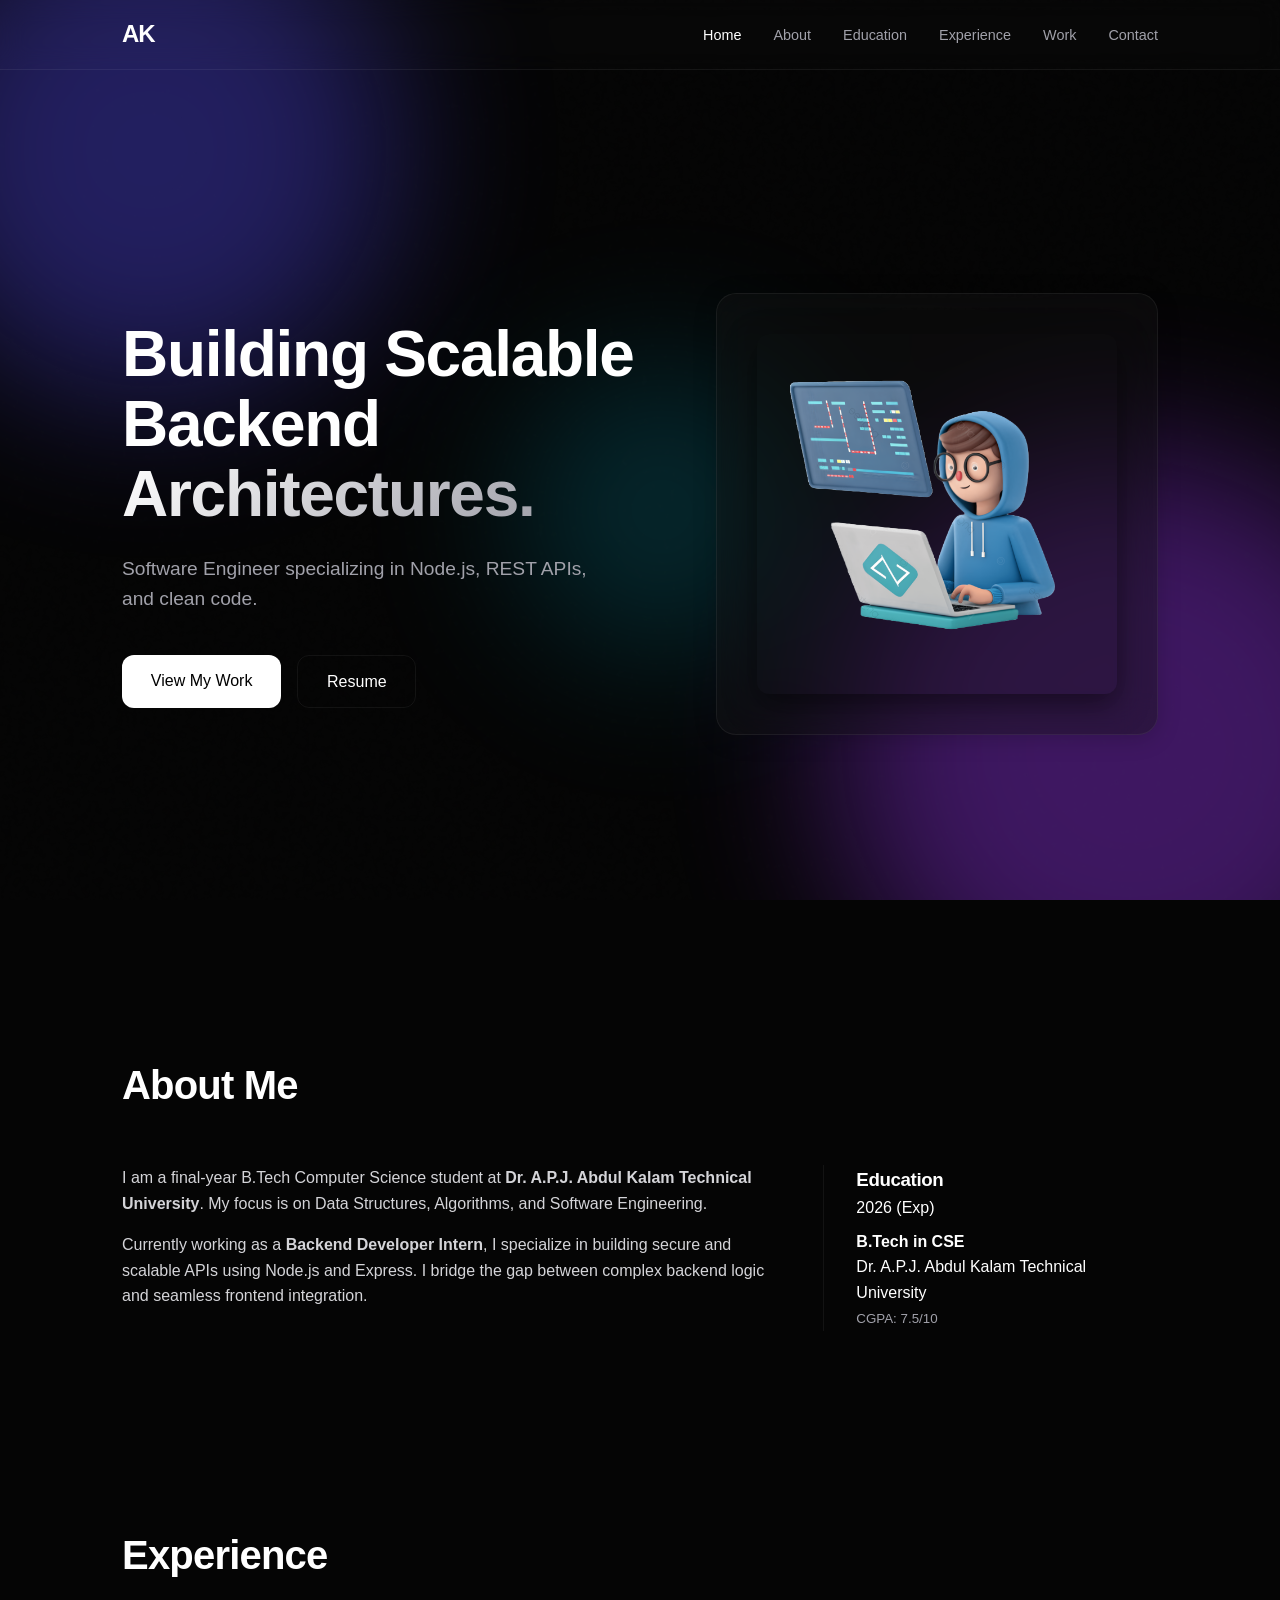
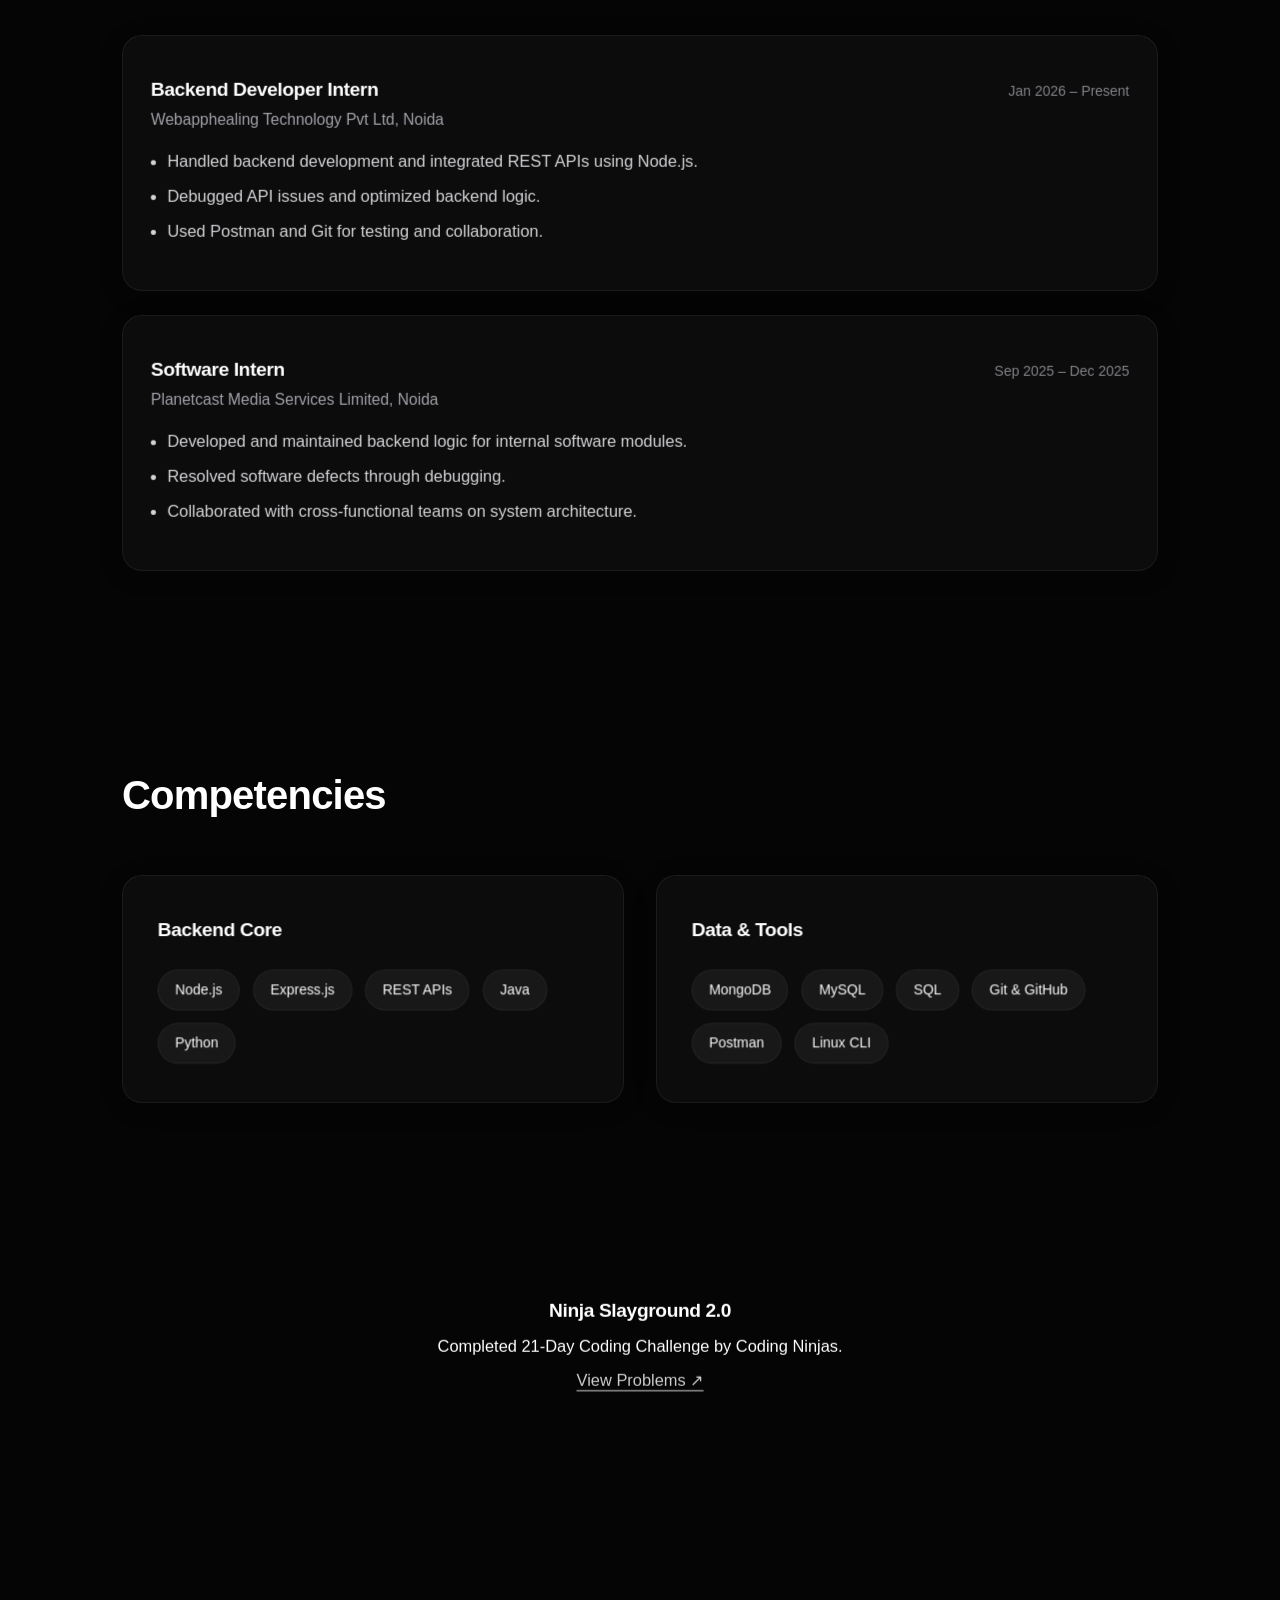
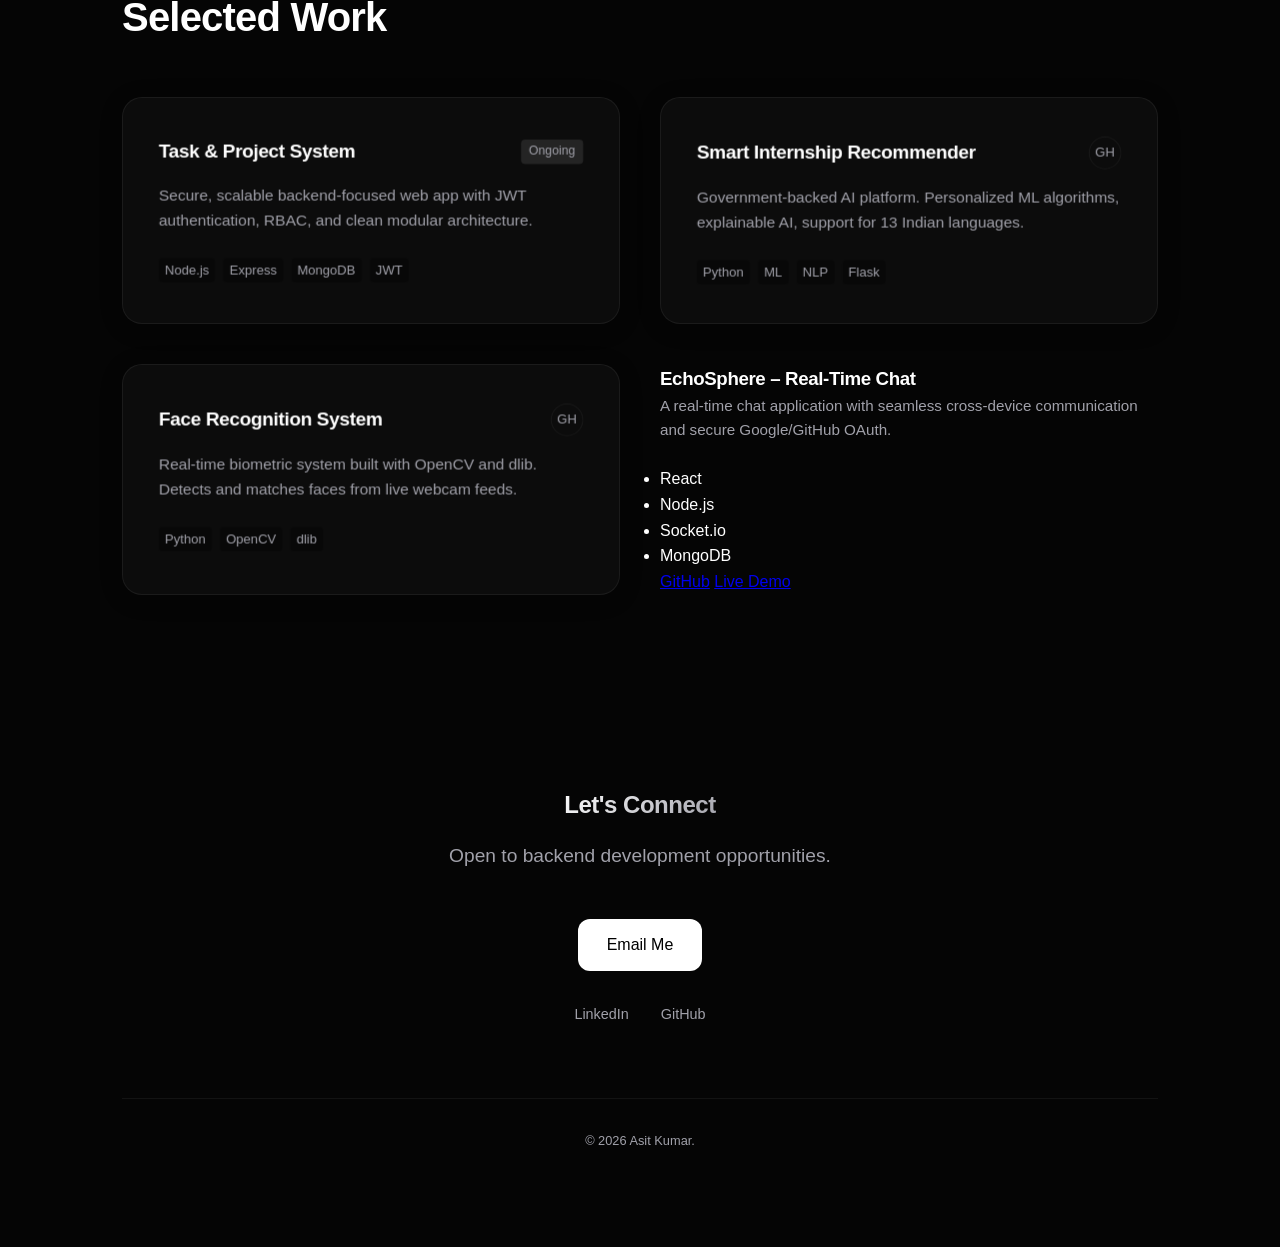
==== index.html @ a30ccbb3 "feat: update hero section by removing outdated portfolio year" ====
<!DOCTYPE html>
<html lang="en">
<head>
    <meta charset="UTF-8">
    <meta name="viewport" content="width=device-width, initial-scale=1.0">
    <title>Portfolio | Asit Kumar</title>
    <link rel="stylesheet" href="style.css">
    
    <!-- Meta for Theme -->
    <meta name="theme-color" content="#0a0a0a">
    <meta name="description" content="Portfolio of Asit Kumar, Backend Developer specializing in Node.js and scalable architectures.">
</head>
<body>

    <!-- Ambient Background -->
    <div class="ambient-bg">
        <div class="blob blob-1"></div>
        <div class="blob blob-2"></div>
        <div class="blob blob-3"></div>
        <div class="noise-overlay"></div>
    </div>

    <!-- Navigation -->
    <header class="navbar glass-panel">
        <div class="container navbar-container">
            <a href="#home" class="logo">AK</a>
            <nav class="nav-menu">
                <ul class="nav-links">
                    <li><a href="#home" class="nav-link active">Home</a></li>
                    <li><a href="#about" class="nav-link">About</a></li>
                    <li><a href="#education" class="nav-link">Education</a></li>
                    <li><a href="#experience" class="nav-link">Experience</a></li>
                    <li><a href="#projects" class="nav-link">Work</a></li>
                    <li><a href="#contact" class="nav-link">Contact</a></li>
                </ul>
            </nav>
            <div class="hamburger">
                <span class="bar"></span>
                <span class="bar"></span>
            </div>
        </div>
    </header>

    <main>
        <!-- Hero Section -->
        <section id="home" class="hero section">
            <div class="container hero-container">
                <div class="hero-content reveal-text">
                    <h1 class="hero-headline">Building Scalable Backend <br> <span class="gradient-text">Architectures.</span></h1>
                    <p class="hero-subheading">Software Engineer specializing in Node.js, REST APIs, and clean code.</p>
                    <div class="hero-cta">
                        <a href="#projects" class="btn btn-primary glass-btn">View My Work</a>
                        <a href="https://1drv.ms/w/c/6af36ed1a1eaddca/IQCp_QEAxSYpRIViQ5TBLmTeASc_uf5PZQbCvWcQ1nl79sI" target="_blank" class="btn btn-secondary glass-btn-outline">Resume</a>
                    </div>
                </div>
                
                <div class="hero-visual tilt-wrapper" data-tilt>
                    <div class="tilt-card glass-card-solid">
                        <div class="tilt-content">
                            <img src="assets/hero-image.png" alt="Asit Kumar" class="hero-img">
                        </div>
                    </div>
                </div>
            </div>
        </section>

        <!-- About Section -->
        <section id="about" class="section about">
            <div class="container">
                <h2 class="section-title reveal-text">About Me</h2>
                <div class="glass-container reveal-up">
                    <div class="about-grid">
                        <div class="about-text">
                            <p>I am a final-year B.Tech Computer Science student at <strong>Dr. A.P.J. Abdul Kalam Technical University</strong>. My focus is on Data Structures, Algorithms, and Software Engineering.</p>
                            <p>Currently working as a <strong>Backend Developer Intern</strong>, I specialize in building secure and scalable APIs using Node.js and Express. I bridge the gap between complex backend logic and seamless frontend integration.</p>
                        </div>
                        
                        <!-- Education Integrated here -->
                        <div class="education-mini" id="education">
                            <h3>Education</h3>
                            <div class="edu-item">
                                <span class="year">2026 (Exp)</span>
                                <h4>B.Tech in CSE</h4>
                                <p>Dr. A.P.J. Abdul Kalam Technical University</p>
                                <small>CGPA: 7.5/10</small>
                            </div>
                        </div>
                    </div>
                </div>
            </div>
        </section>

        <!-- Experience Section -->
        <section id="experience" class="section">
            <div class="container">
                <h2 class="section-title reveal-text">Experience</h2>
                <div class="timeline">
                    <!-- Experience Item 1 -->
                    <div class="timeline-item reveal-up tilt-wrapper-small" data-tilt>
                        <div class="timeline-card glass-card">
                            <div class="tilt-content">
                                <div class="timeline-header">
                                    <h3>Backend Developer Intern</h3>
                                    <span class="timeline-date">Jan 2026 – Present</span>
                                </div>
                                <div class="timeline-subheader">Webapphealing Technology Pvt Ltd, Noida</div>
                                <ul class="timeline-list">
                                    <li>Handled backend development and integrated REST APIs using Node.js.</li>
                                    <li>Debugged API issues and optimized backend logic.</li>
                                    <li>Used Postman and Git for testing and collaboration.</li>
                                </ul>
                            </div>
                        </div>
                    </div>
                    
                    <!-- Experience Item 2 -->
                    <div class="timeline-item reveal-up tilt-wrapper-small" data-tilt>
                        <div class="timeline-card glass-card">
                            <div class="tilt-content">
                                <div class="timeline-header">
                                    <h3>Software Intern</h3>
                                    <span class="timeline-date">Sep 2025 – Dec 2025</span>
                                </div>
                                <div class="timeline-subheader">Planetcast Media Services Limited, Noida</div>
                                <ul class="timeline-list">
                                    <li>Developed and maintained backend logic for internal software modules.</li>
                                    <li>Resolved software defects through debugging.</li>
                                    <li>Collaborated with cross-functional teams on system architecture.</li>
                                </ul>
                            </div>
                        </div>
                    </div>
                </div>
            </div>
        </section>

        <!-- Skills Section -->
        <section id="skills" class="section">
            <div class="container">
                <h2 class="section-title reveal-text">Competencies</h2>
                <div class="skills-wrapper">
                    <div class="skill-category glass-card reveal-up tilt-wrapper-small" data-tilt>
                        <div class="tilt-content">
                            <h3>Backend Core</h3>
                            <div class="skill-tags">
                                <span>Node.js</span>
                                <span>Express.js</span>
                                <span>REST APIs</span>
                                <span>Java</span>
                                <span>Python</span>
                            </div>
                        </div>
                    </div>
                    <div class="skill-category glass-card reveal-up tilt-wrapper-small delay-100" data-tilt>
                        <div class="tilt-content">
                            <h3>Data & Tools</h3>
                            <div class="skill-tags">
                                <span>MongoDB</span>
                                <span>MySQL</span>
                                <span>SQL</span>
                                <span>Git & GitHub</span>
                                <span>Postman</span>
                                <span>Linux CLI</span>
                            </div>
                        </div>
                    </div>
                </div>
            </div>
        </section>

        <!-- Achievements Mini Section -->
        <section id="achievements" class="section">
            <div class="container">
                <div class="achievement-banner glass-panel reveal-up tilt-wrapper-small" data-tilt>
                    <div class="tilt-content achievement-content">
                        <h3>Ninja Slayground 2.0</h3>
                        <p>Completed 21-Day Coding Challenge by Coding Ninjas.</p>
                        <a href="https://github.com/Asit-14/NINJA-SLAYGROUND-2.0" target="_blank" class="text-link">View Problems ↗</a>
                    </div>
                </div>
            </div>
        </section>

        <!-- Projects Section -->
        <section id="projects" class="section">
            <div class="container">
                <h2 class="section-title reveal-text">Selected Work</h2>
                <div class="projects-grid">
                    
                    <!-- Project 1 -->
                    <article class="project-card tilt-wrapper" data-tilt>
                        <div class="glass-card project-inner">
                            <div class="tilt-content">
                                <div class="project-header">
                                    <h3>Task & Project System</h3>
                                    <span class="status-badge">Ongoing</span>
                                </div>
                                <p class="project-desc">Secure, scalable backend-focused web app with JWT authentication, RBAC, and clean modular architecture.</p>
                                <div class="tech-stack">
                                    <span>Node.js</span>
                                    <span>Express</span>
                                    <span>MongoDB</span>
                                    <span>JWT</span>
                                </div>
                            </div>
                        </div>
                    </article>

                    <!-- Project 2 -->
                    <article class="project-card tilt-wrapper" data-tilt>
                        <div class="glass-card project-inner">
                            <div class="tilt-content">
                                <div class="project-header">
                                    <h3>Smart Internship Recommender</h3>
                                    <a href="https://github.com/Asit-14/Smart-Internship-Recommender" target="_blank" class="icon-link" aria-label="GitHub">GH</a>
                                </div>
                                <p class="project-desc">Government-backed AI platform. Personalized ML algorithms, explainable AI, support for 13 Indian languages.</p>
                                <div class="tech-stack">
                                    <span>Python</span>
                                    <span>ML</span>
                                    <span>NLP</span>
                                    <span>Flask</span>
                                </div>
                            </div>
                        </div>
                    </article>

                    <!-- Project 3 -->
                    <article class="project-card tilt-wrapper" data-tilt>
                        <div class="glass-card project-inner">
                            <div class="tilt-content">
                                <div class="project-header">
                                    <h3>Face Recognition System</h3>
                                    <a href="https://github.com/Asit-14/Face-Recognition-project" target="_blank" class="icon-link" aria-label="GitHub">GH</a>
                                </div>
                                <p class="project-desc">Real-time biometric system built with OpenCV and dlib. Detects and matches faces from live webcam feeds.</p>
                                <div class="tech-stack">
                                    <span>Python</span>
                                    <span>OpenCV</span>
                                    <span>dlib</span>
                                </div>
                            </div>
                        </div>
                    </article>

                <article class="project-card fade-in">
                    <div class="project-content">
                        <h3 class="project-title">EchoSphere – Real-Time Chat</h3>
                        <p class="project-desc">A real-time chat application with seamless cross-device communication and secure Google/GitHub OAuth.</p>
                        <ul class="project-stack">
                            <li>React</li>
                            <li>Node.js</li>
                            <li>Socket.io</li>
                            <li>MongoDB</li>
                        </ul>
                        <div class="project-links">
                            <a href="https://github.com/Asit-14" class="project-link" target="_blank">GitHub</a>
                            <a href="#" class="project-link">Live Demo</a>
                        </div>
                    </article>

                </div>
            </div>
        </section>

        <!-- Contact Section -->
        <section id="contact" class="section footer-section">
            <div class="container content-center">
                <h2 class="gradient-text reveal-text">Let's Connect</h2>
                <p class="contact-sub reveal-up">Open to backend development opportunities.</p>
                
                <div class="contact-actions reveal-up">
                    <a href="mailto:asitshakya789@gmail.com" class="btn btn-primary glass-btn">Email Me</a>
                    <div class="social-links">
                        <a href="https://linkedin.com/in/asit14" target="_blank" class="social-icon">LinkedIn</a>
                        <a href="https://github.com/Asit-14" target="_blank" class="social-icon">GitHub</a>
                    </div>
                </div>
                
                <footer class="actual-footer">
                    <p>&copy; 2026 Asit Kumar.</p>
                </footer>
            </div>
        </section>
    </main>
    
    <script src="script.js"></script>
</body>
</html>
---- style.css ----
:root {
    /* Premium Dark Theme Palette */
    --bg-dark: #050505;
    --text-primary: #ffffff;
    --text-secondary: #a1a1aa; /* Zinc-400 */
    --accent-glow: rgba(255, 255, 255, 0.08);
    --glass-bg: rgba(255, 255, 255, 0.03);
    --glass-border: rgba(255, 255, 255, 0.06);
    --glass-highlight: rgba(255, 255, 255, 0.1);
    
    /* Gradients */
    --gradient-text: linear-gradient(135deg, #fff 0%, #a1a1aa 100%);
    --gradient-btn: linear-gradient(180deg, rgba(255,255,255,0.1) 0%, rgba(255,255,255,0.05) 100%);

    /* Dimensions */
    --container-width: 1100px;
    --nav-height: 70px;
    
    /* Easing */
    --ease-out-expo: cubic-bezier(0.16, 1, 0.3, 1);
    --ease-elastic: cubic-bezier(0.34, 1.56, 0.64, 1);
}

/* Reset & Base */
*, *::before, *::after {
    margin: 0;
    padding: 0;
    box-sizing: border-box;
}

html {
    scroll-behavior: smooth;
    font-size: 16px;
}

body {
    background-color: var(--bg-dark);
    color: var(--text-primary);
    font-family: -apple-system, BlinkMacSystemFont, "Segoe UI", Roboto, Helvetica, Arial, sans-serif;
    line-height: 1.6;
    overflow-x: hidden;
    -webkit-font-smoothing: antialiased;
}

/* Ambient Background */
.ambient-bg {
    position: fixed;
    top: 0;
    left: 0;
    width: 100%;
    height: 100vh;
    z-index: -1;
    overflow: hidden;
    pointer-events: none;
}

.blob {
    position: absolute;
    border-radius: 50%;
    filter: blur(80px);
    opacity: 0.4;
    animation: float 20s infinite alternate ease-in-out;
}

.blob-1 {
    width: 500px;
    height: 500px;
    background: #4f46e5; /* Indigo */
    top: -100px;
    left: -100px;
}

.blob-2 {
    width: 600px;
    height: 600px;
    background: #9333ea; /* Purple */
    bottom: -150px;
    right: -150px;
    animation-delay: -5s;
}

.blob-3 {
    width: 300px;
    height: 300px;
    background: #06b6d4; /* Cyan */
    top: 40%;
    left: 40%;
    opacity: 0.2;
    animation-delay: -10s;
}

.noise-overlay {
    position: absolute;
    inset: 0;
    background-image: url("data:image/svg+xml,%3Csvg viewBox='0 0 200 200' xmlns='http://www.w3.org/2000/svg'%3E%3Cfilter id='noiseFilter'%3E%3CfeTurbulence type='fractalNoise' baseFrequency='0.65' numOctaves='3' stitchTiles='stitch'/%3E%3C/filter%3E%3Crect width='100%25' height='100%25' filter='url(%23noiseFilter)' opacity='0.05'/%3E%3C/svg%3E");
    opacity: 0.07;
}

/* Typography */
h1, h2, h3 {
    letter-spacing: -0.02em;
    font-weight: 700;
}

.gradient-text {
    background: var(--gradient-text);
    -webkit-background-clip: text;
    background-clip: text;
    color: transparent;
}

.overline {
    text-transform: uppercase;
    font-size: 0.85rem;
    letter-spacing: 0.1em;
    color: var(--text-secondary);
    display: block;
    margin-bottom: 1rem;
}

.section-title {
    font-size: clamp(2rem, 4vw, 2.5rem);
    margin-bottom: 3rem;
    display: inline-block;
}

/* Layout */
.container {
    max-width: var(--container-width);
    margin: 0 auto;
    padding: 0 2rem;
}

.section {
    padding: 6rem 0;
}

/* Header & Nav */
.navbar {
    position: fixed;
    top: 0;
    width: 100%;
    height: var(--nav-height);
    z-index: 100;
    border-bottom: 1px solid var(--glass-border);
    backdrop-filter: blur(12px);
    -webkit-backdrop-filter: blur(12px);
    transition: background 0.3s ease;
}

.navbar-container {
    display: flex;
    justify-content: space-between;
    align-items: center;
    height: 100%;
}

.logo {
    font-weight: 700;
    font-size: 1.5rem;
    color: #fff;
    text-decoration: none;
    letter-spacing: -0.05em;
}

.nav-links {
    display: flex;
    gap: 2rem;
    list-style: none;
}

.nav-link {
    text-decoration: none;
    color: var(--text-secondary);
    font-size: 0.9rem;
    font-weight: 500;
    transition: color 0.3s ease;
}

.nav-link:hover, .nav-link.active {
    color: #fff;
}

/* 3D Tilt Cards System */
.tilt-wrapper, .tilt-wrapper-small {
    perspective: 1000px; /* Essential for 3D effect */
    transform-style: preserve-3d;
}

.tilt-wrapper-small {
    perspective: 800px;
}

.tilt-card, .glass-card {
    background: var(--glass-bg);
    border: 1px solid var(--glass-border);
    border-radius: 20px;
    padding: 2.5rem;
    position: relative;
    transform-style: preserve-3d; /* Allows children to pop out */
    transition: transform 0.1s linear, box-shadow 0.3s ease;
    /* Important: box-shadow helps depth */
    box-shadow: 0 4px 24px -1px rgba(0, 0, 0, 0.2);
    will-change: transform;
}

.glass-card-solid {
    background: rgba(20, 20, 20, 0.4);
    backdrop-filter: blur(20px);
}

.tilt-card:hover, .glass-card:hover {
    border-color: var(--glass-highlight);
    box-shadow: 0 20px 40px -5px rgba(0, 0, 0, 0.4);
}

.tilt-content {
    transform: translateZ(20px); /* Pushes content forward for depth */
}

/* Specific Sections */

/* Hero */
.hero-container {
    display: grid;
    grid-template-columns: 1.2fr 1fr;
    gap: 4rem;
    align-items: center;
    min-height: 85vh;
    padding-top: var(--nav-height);
}

.hero-headline {
    font-size: clamp(2.5rem, 5vw, 4rem);
    line-height: 1.1;
    margin-bottom: 1.5rem;
}

.hero-subheading {
    color: var(--text-secondary);
    font-size: 1.2rem;
    margin-bottom: 2.5rem;
    max-width: 500px;
}

.hero-cta {
    display: flex;
    gap: 1rem;
}

.btn {
    padding: 0.8rem 1.8rem;
    border-radius: 12px;
    font-weight: 500;
    text-decoration: none;
    transition: transform 0.2s var(--ease-out-expo), box-shadow 0.2s ease;
}

.btn:active {
    transform: scale(0.96);
}

.glass-btn {
    background: var(--text-primary);
    color: #000;
}

.glass-btn:hover {
    box-shadow: 0 0 20px rgba(255, 255, 255, 0.3);
}

.glass-btn-outline {
    background: transparent;
    color: #fff;
    border: 1px solid var(--glass-border);
}

.glass-btn-outline:hover {
    border-color: #fff;
    background: rgba(255,255,255,0.05);
}

.hero-img {
    width: 100%;
    height: auto;
    border-radius: 12px;
    box-shadow: 0 10px 30px rgba(0,0,0,0.5);
    display: block;
}

/* About */
.about-grid {
    display: grid;
    grid-template-columns: 2fr 1fr;
    gap: 2rem;
    align-items: start;
}

.about-text p {
    margin-bottom: 1rem;
    color: #d4d4d8; 
}

.education-mini {
    padding-left: 2rem;
    border-left: 1px solid var(--glass-border);
}

.edu-item h4 { margin-top: 0.5rem; }
.edu-item small { color: var(--text-secondary); }

/* Experience & Timeline */
.timeline {
    display: flex;
    flex-direction: column;
    gap: 1.5rem;
}

.timeline-header {
    display: flex;
    justify-content: space-between;
    align-items: baseline;
    margin-bottom: 0.2rem;
}

.timeline-date {
    font-size: 0.85rem;
    color: var(--text-secondary);
    opacity: 0.8;
}

.timeline-subheader {
    color: var(--text-secondary);
    margin-bottom: 1rem;
    font-size: 0.95rem;
}

.timeline-list {
    padding-left: 1rem;
}

.timeline-list li {
    list-style-position: outside;
    margin-bottom: 0.5rem;
    color: #d4d4d8;
}

/* Skills */
.skills-wrapper {
    display: grid;
    grid-template-columns: repeat(auto-fit, minmax(300px, 1fr));
    gap: 2rem;
}

.skill-tags {
    display: flex;
    flex-wrap: wrap;
    gap: 0.8rem;
    margin-top: 1.5rem;
    transform: translateZ(30px);
}

.skill-tags span {
    padding: 0.5rem 1rem;
    background: rgba(255,255,255,0.05);
    border: 1px solid var(--glass-border);
    border-radius: 100px;
    font-size: 0.85rem;
    transition: background 0.3s, border-color 0.3s;
}

.skill-tags span:hover {
    background: rgba(255,255,255, 0.1);
    border-color: rgba(255,255,255,0.2);
}

/* Projects */
.projects-grid {
    display: grid;
    grid-template-columns: repeat(auto-fit, minmax(350px, 1fr));
    gap: 2.5rem;
}

.project-inner {
    height: 100%;
    display: flex;
    flex-direction: column;
    justify-content: space-between;
}

.project-header {
    display: flex;
    justify-content: space-between;
    align-items: center;
    margin-bottom: 1rem;
}

.status-badge {
    font-size: 0.75rem;
    padding: 2px 8px;
    background: rgba(255,255,255,0.1);
    border-radius: 4px;
    color: var(--text-secondary);
}

.icon-link {
    width: 32px;
    height: 32px;
    display: inline-flex;
    align-items: center;
    justify-content: center;
    border: 1px solid var(--glass-border);
    border-radius: 50%;
    color: var(--text-secondary);
    text-decoration: none;
    transition: all 0.2s;
    font-size: 0.8rem;
}

.icon-link:hover {
    background: #fff;
    color: #000;
}

.project-desc {
    color: var(--text-secondary);
    margin-bottom: 1.5rem;
    font-size: 0.95rem;
}

.tech-stack {
    display: flex;
    gap: 0.5rem;
    flex-wrap: wrap;
    font-size: 0.8rem;
    color: var(--text-secondary);
    margin-top: auto; /* Push to bottom */
}
.tech-stack span {
    background: rgba(0,0,0,0.3);
    padding: 2px 6px;
    border-radius: 4px;
}

/* Achievement */
.achievement-banner {
    display: flex;
    align-items: center;
    justify-content: center;
    text-align: center;
}
.achievement-content {
    display: flex;
    flex-direction: column;
    gap: 0.5rem;
    transform: translateZ(20px);
}

.text-link {
    color: #fff;
    text-decoration: underline;
    text-underline-offset: 4px;
    opacity: 0.8;
}

/* Contact */
.content-center {
    text-align: center;
    display: flex;
    flex-direction: column;
    align-items: center;
}

.contact-sub {
    margin: 1rem 0 3rem;
    color: var(--text-secondary);
    font-size: 1.2rem;
}

.contact-actions {
    display: flex;
    flex-direction: column;
    gap: 1.5rem;
    align-items: center;
}

.social-links {
    display: flex;
    gap: 1rem;
}

.social-icon {
    color: var(--text-secondary);
    text-decoration: none;
    font-weight: 500;
    font-size: 0.9rem;
    padding: 0.5rem;
}

.social-icon:hover {
    color: #fff;
}

.actual-footer {
    margin-top: 4rem;
    padding-top: 2rem;
    border-top: 1px solid var(--glass-border);
    width: 100%;
    font-size: 0.8rem;
    color: var(--text-secondary);
}

/* Mobile & Responsive */
.hamburger {
    display: none;
    cursor: pointer;
    flex-direction: column;
    gap: 6px;
    z-index: 101;
}

.bar {
    width: 25px;
    height: 2px;
    background: #fff;
    transition: 0.3s;
}

@media (max-width: 768px) {
    .hamburger { display: flex; }
    
    .nav-links {
        display: none;
    }

    .nav-menu {
        position: fixed;
        top: 0;
        left: 0;
        width: 100%;
        height: 100vh;
        background: #000;
        flex-direction: column;
        justify-content: center;
        align-items: center;
        transform: translateY(-100%);
        transition: transform 0.3s ease;
    }
    
    .nav-menu.active {
        transform: translateY(0);
        display: flex;
    }
    
    .nav-links {
        display: flex;
        flex-direction: column;
        align-items: center;
        gap: 3rem;
        font-size: 1.5rem;
    }

    .hamburger.active .bar:nth-child(1) {
        transform: rotate(45deg) translate(5px, 6px);
    }
    .hamburger.active .bar:nth-child(2) {
        opacity: 0;
    }
    
    /* Missing Logic for 3rd bar if present, but here just 2 for simplicity or add 3rd */

    .hero-container {
        grid-template-columns: 1fr;
        padding-top: 6rem;
        text-align: center;
        gap: 2rem;
    }
    
    .hero-cta {
        justify-content: center;
    }

    .about-grid { grid-template-columns: 1fr; }
    .education-mini { 
        border-left: none; 
        padding-left: 0; 
        margin-top: 2rem; 
        border-top: 1px solid var(--glass-border); 
        padding-top: 2rem; 
    }
}

/* Animations */
@keyframes float {
    0% { transform: translate(0, 0); }
    100% { transform: translate(20px, 40px); }
}

/* Utility Animations */
.reveal-text, .reveal-up {
    opacity: 0;
    transform: translateY(30px);
    transition: opacity 0.8s var(--ease-out-expo), transform 0.8s var(--ease-out-expo);
}

.reveal-active {
    opacity: 1;
    transform: translateY(0);
}

/* Delays */
.delay-100 { transition-delay: 0.1s; }
.delay-200 { transition-delay: 0.2s; }
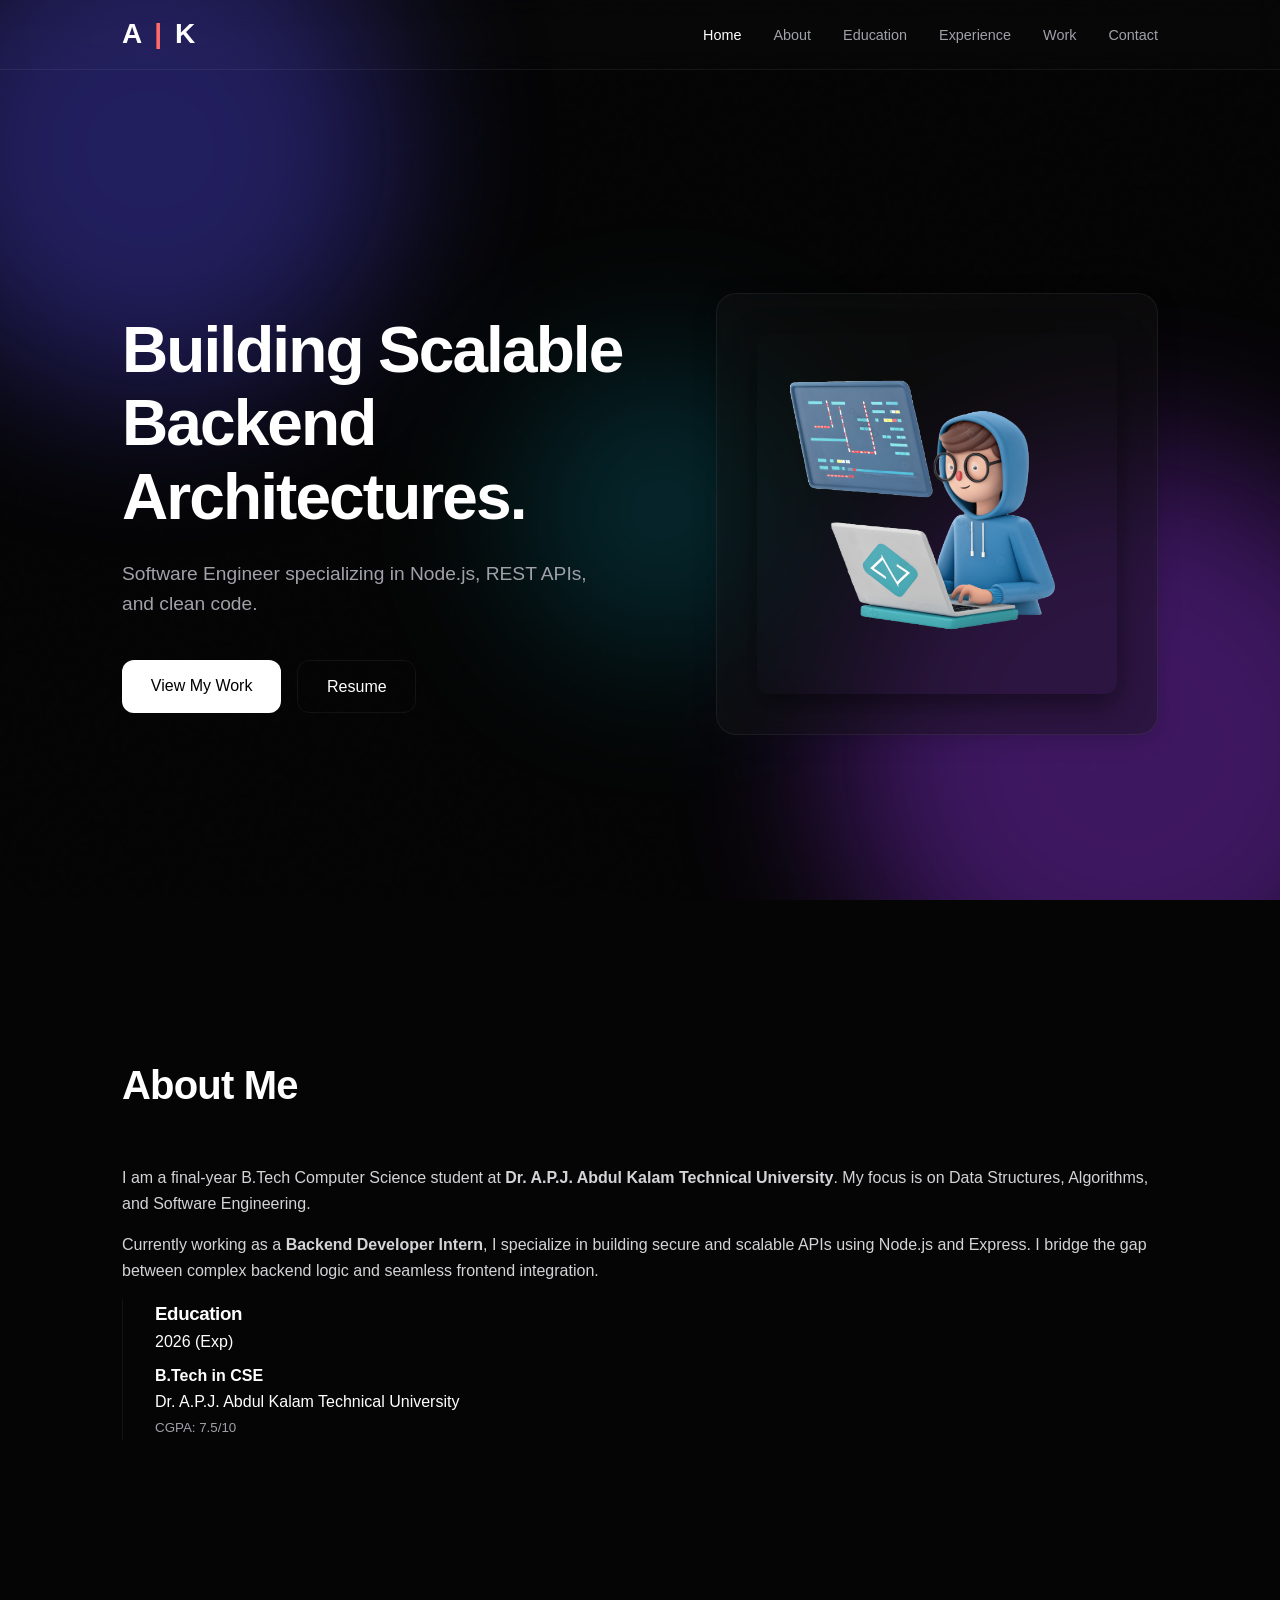
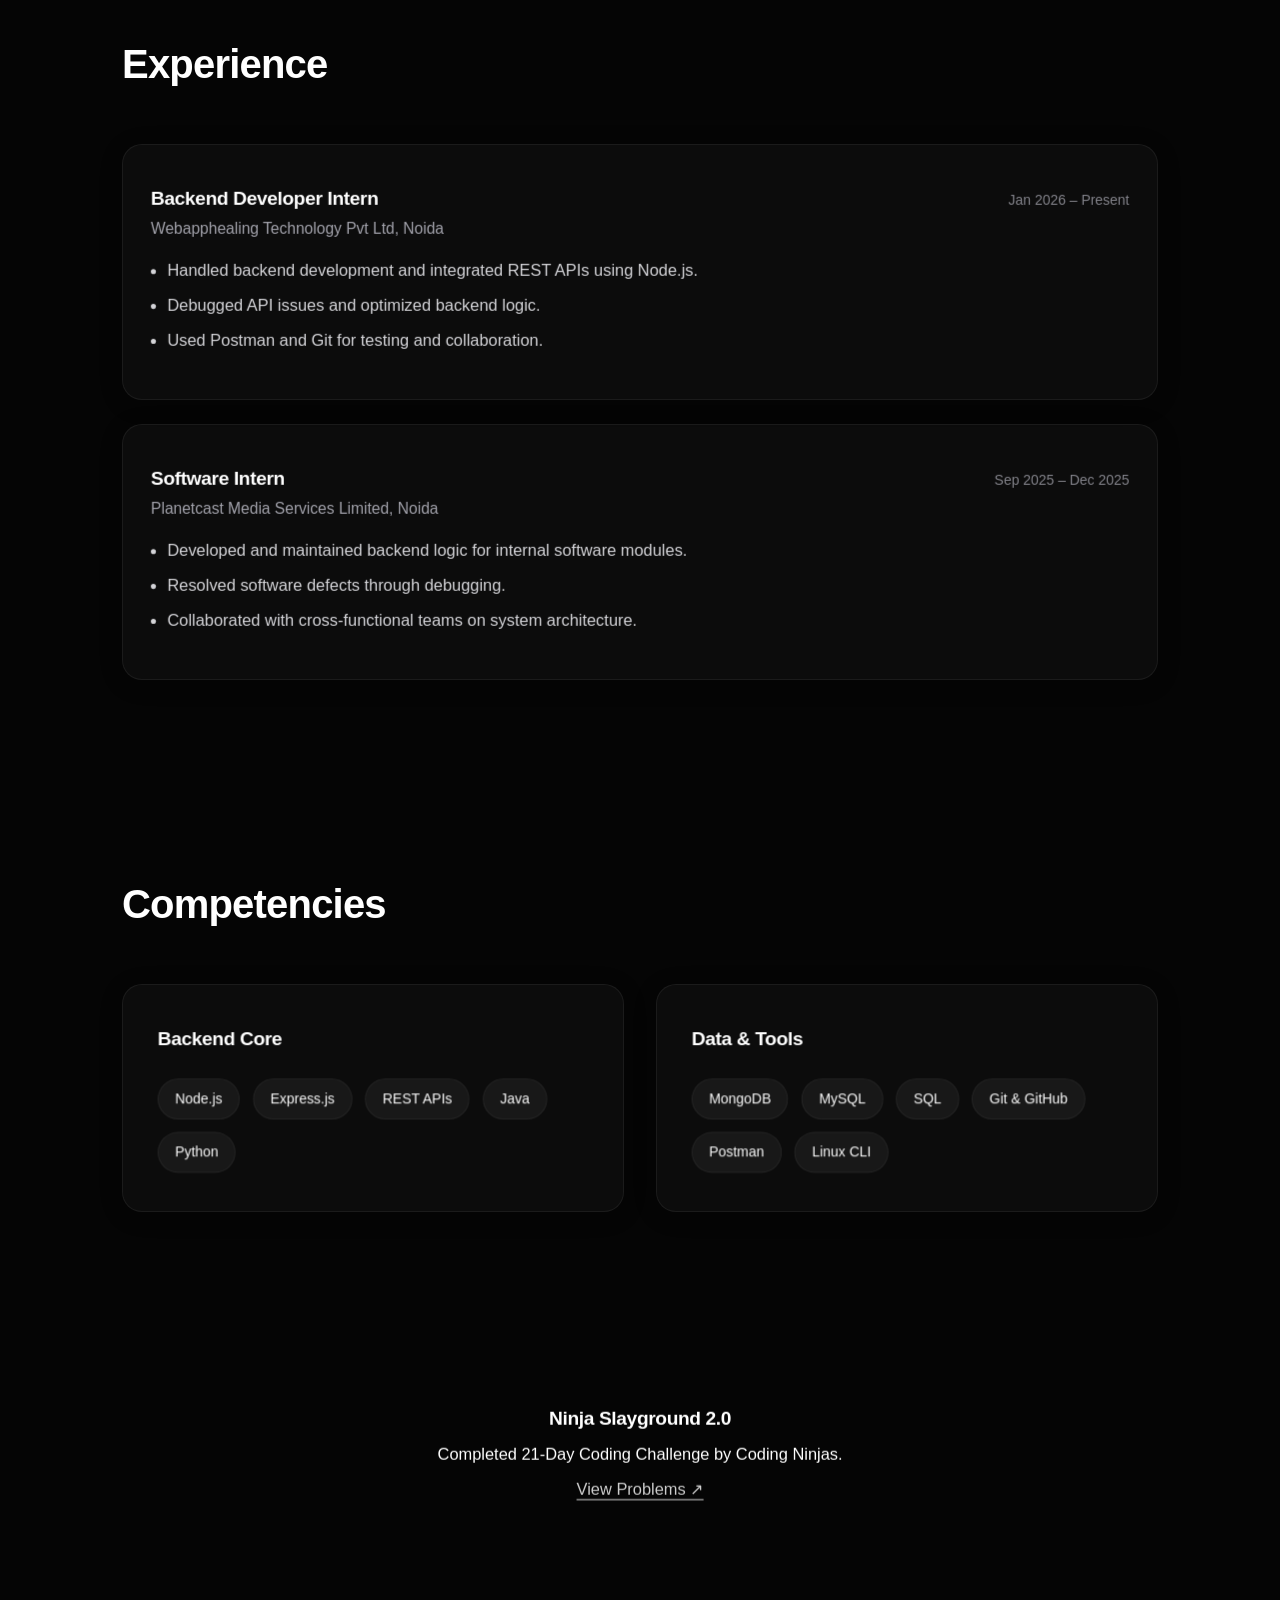
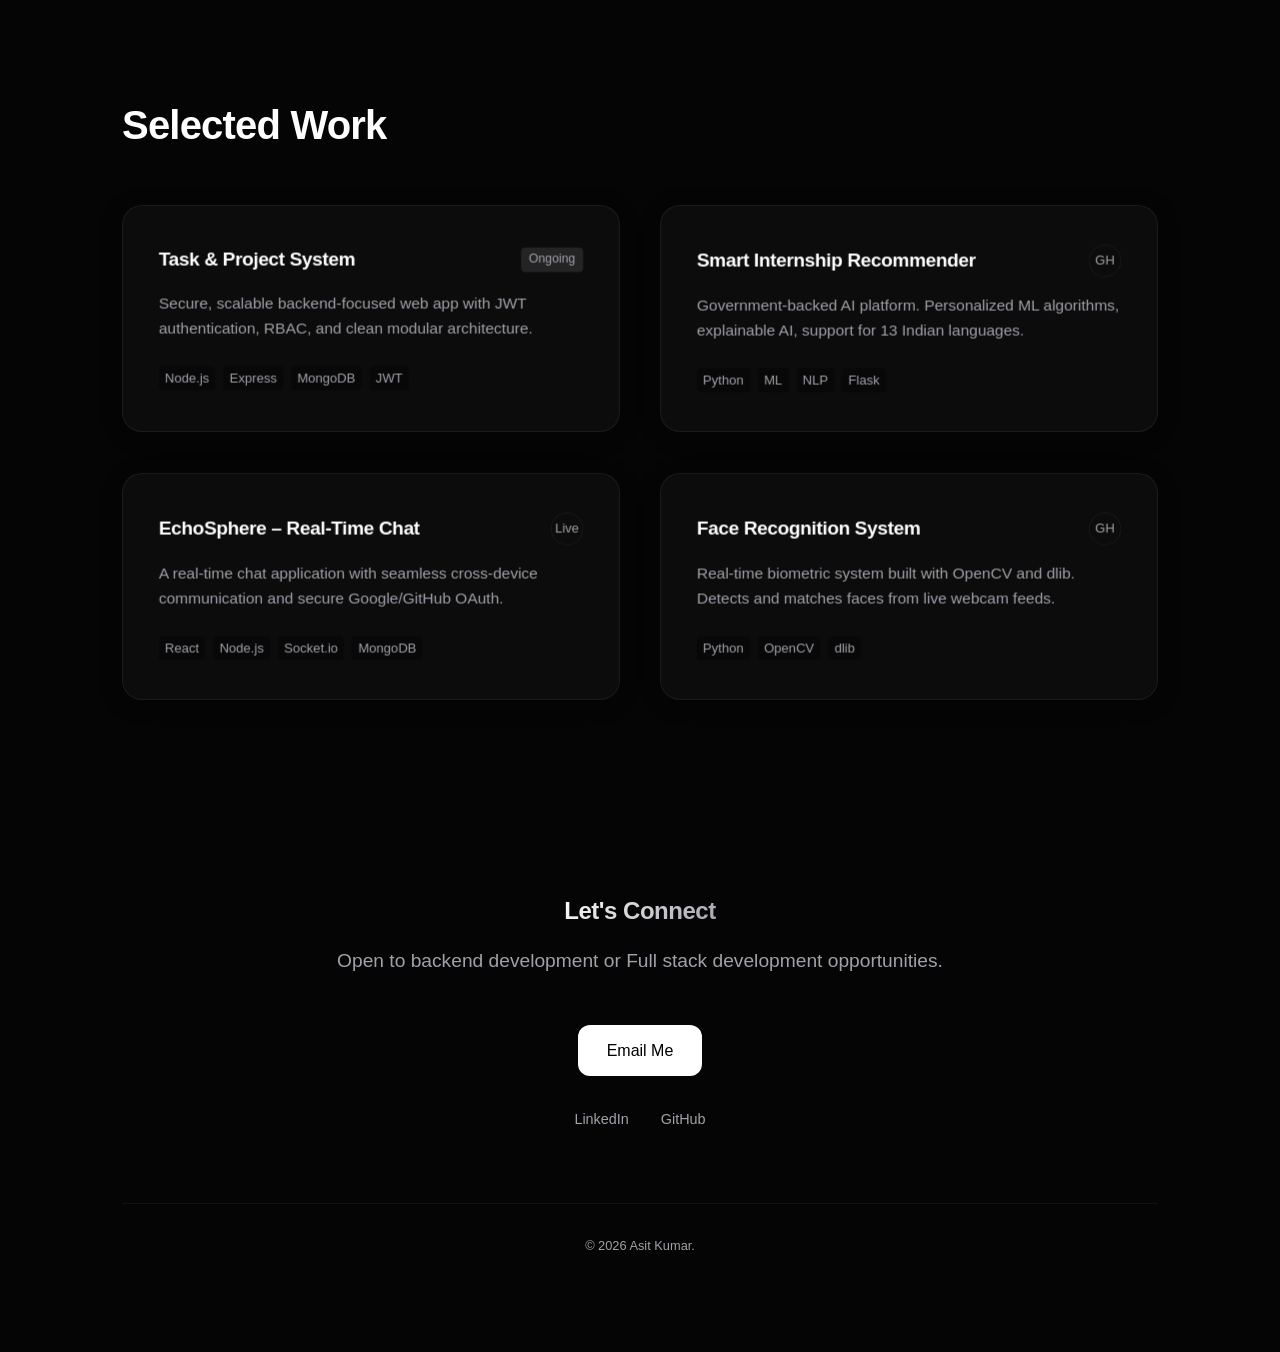
==== commit 9c0ad8c8: "edit the card" ====
--- a/index.html
+++ b/index.html
@@ -10,6 +10,8 @@
     <meta name="theme-color" content="#0a0a0a">
     <meta name="description" content="Portfolio of Asit Kumar, Backend Developer specializing in Node.js and scalable architectures.">
 </head>
+
+
 <body>
 
     <!-- Ambient Background -->
@@ -23,7 +25,8 @@
     <!-- Navigation -->
     <header class="navbar glass-panel">
         <div class="container navbar-container">
-            <a href="#home" class="logo">AK</a>
+<a href="#home" class="logo slide">A <span>|</span> K</a>
+
             <nav class="nav-menu">
                 <ul class="nav-links">
                     <li><a href="#home" class="nav-link active">Home</a></li>
@@ -45,10 +48,14 @@
         <!-- Hero Section -->
         <section id="home" class="hero section">
             <div class="container hero-container">
-                <div class="hero-content reveal-text">
-                    <h1 class="hero-headline">Building Scalable Backend <br> <span class="gradient-text">Architectures.</span></h1>
-                    <p class="hero-subheading">Software Engineer specializing in Node.js, REST APIs, and clean code.</p>
-                    <div class="hero-cta">
+                <div class="hero-content">
+                    <!-- Headline with word-by-word reveal animation -->
+                    <h1 class="hero-headline" data-animate-words>
+                        Building Scalable Backend Architectures.
+                    </h1>
+                    <!-- Subheading fades in after headline animation completes -->
+                    <p class="hero-subheading" data-animate-delay>Software Engineer specializing in Node.js, REST APIs, and clean code.</p>
+                    <div class="hero-cta" data-animate-delay>
                         <a href="#projects" class="btn btn-primary glass-btn">View My Work</a>
                         <a href="https://1drv.ms/w/c/6af36ed1a1eaddca/IQCp_QEAxSYpRIViQ5TBLmTeASc_uf5PZQbCvWcQ1nl79sI" target="_blank" class="btn btn-secondary glass-btn-outline">Resume</a>
                     </div>
@@ -224,6 +231,24 @@
                             </div>
                         </div>
                     </article>
+                                        <article class="project-card tilt-wrapper" data-tilt>
+                        <div class="glass-card project-inner">
+                            <div class="tilt-content">
+                                <div class="project-header">
+                                    <h3>EchoSphere – Real-Time Chat</h3>
+                                    <a href="https://www.techinc.app" target="_blank" class="icon-link" aria-label="GitHub">Live</a>
+                                </div>
+                                
+                        <p class="project-desc">A real-time chat application with seamless cross-device communication and secure Google/GitHub OAuth.</p>
+                                <div class="tech-stack">
+                                    <span>React</span>
+                                    <span>Node.js</span>
+                                    <span>Socket.io</span>
+                                    <span>MongoDB</span>
+                                </div>
+                            </div>
+                        </div>
+                    </article>
 
                     <!-- Project 3 -->
                     <article class="project-card tilt-wrapper" data-tilt>
@@ -242,22 +267,8 @@
                             </div>
                         </div>
                     </article>
-
-                <article class="project-card fade-in">
-                    <div class="project-content">
-                        <h3 class="project-title">EchoSphere – Real-Time Chat</h3>
-                        <p class="project-desc">A real-time chat application with seamless cross-device communication and secure Google/GitHub OAuth.</p>
-                        <ul class="project-stack">
-                            <li>React</li>
-                            <li>Node.js</li>
-                            <li>Socket.io</li>
-                            <li>MongoDB</li>
-                        </ul>
-                        <div class="project-links">
-                            <a href="https://github.com/Asit-14" class="project-link" target="_blank">GitHub</a>
-                            <a href="#" class="project-link">Live Demo</a>
-                        </div>
-                    </article>
+                                        <!-- Project 3 -->
+
 
                 </div>
             </div>
@@ -267,7 +278,7 @@
         <section id="contact" class="section footer-section">
             <div class="container content-center">
                 <h2 class="gradient-text reveal-text">Let's Connect</h2>
-                <p class="contact-sub reveal-up">Open to backend development opportunities.</p>
+                <p class="contact-sub reveal-up">Open to backend development or Full stack development opportunities.</p>
                 
                 <div class="contact-actions reveal-up">
                     <a href="mailto:asitshakya789@gmail.com" class="btn btn-primary glass-btn">Email Me</a>
@@ -285,5 +296,81 @@
     </main>
     
     <script src="script.js"></script>
+
+    <!-- Hero Animation: Word-by-word reveal with blur transition -->
+    <script>
+    (function() {
+        'use strict';
+
+        /**
+         * Hero Headline Animation
+         * Creates a cinematic word-by-word reveal effect
+         * - Each word enters from below with opacity and blur transition
+         * - Staggered timing creates a sequential, intentional feel
+         * - No bounce/overshoot - uses smooth ease-out curve
+         */
+        
+        const ANIMATION_CONFIG = {
+            wordDelay: 100,      // ms between each word
+            wordDuration: 600,   // ms for each word animation
+            subheadingDelay: 200 // ms after last word before subheading appears
+        };
+
+        function initHeroAnimation() {
+            const headline = document.querySelector('[data-animate-words]');
+            if (!headline) return;
+
+            // Get the raw text content, preserving the original text
+            const text = headline.textContent.trim();
+            const words = text.split(/\s+/);
+
+            // Clear and rebuild with spans for each word
+            headline.innerHTML = '';
+            headline.classList.add('hero-animate-ready');
+
+            words.forEach((word, index) => {
+                const wordSpan = document.createElement('span');
+                wordSpan.className = 'hero-word';
+                wordSpan.textContent = word;
+                
+                // Calculate staggered delay for each word
+                const delay = index * ANIMATION_CONFIG.wordDelay;
+                wordSpan.style.animationDelay = `${delay}ms`;
+
+                headline.appendChild(wordSpan);
+
+                // Add space between words (except last)
+                if (index < words.length - 1) {
+                    headline.appendChild(document.createTextNode(' '));
+                }
+            });
+
+            // Calculate when headline animation finishes
+            const totalHeadlineTime = 
+                (words.length - 1) * ANIMATION_CONFIG.wordDelay + 
+                ANIMATION_CONFIG.wordDuration;
+
+            // Animate delayed elements (subheading, CTA) after headline
+            const delayedElements = document.querySelectorAll('[data-animate-delay]');
+            delayedElements.forEach((el, i) => {
+                const elementDelay = totalHeadlineTime + ANIMATION_CONFIG.subheadingDelay + (i * 100);
+                el.style.animationDelay = `${elementDelay}ms`;
+                el.classList.add('hero-fade-in');
+            });
+
+            // Trigger animation on next frame to ensure CSS is applied
+            requestAnimationFrame(() => {
+                headline.classList.add('hero-animate-active');
+            });
+        }
+
+        // Initialize when DOM is ready
+        if (document.readyState === 'loading') {
+            document.addEventListener('DOMContentLoaded', initHeroAnimation);
+        } else {
+            initHeroAnimation();
+        }
+    })();
+    </script>
 </body>
 </html>
--- a/style.css
+++ b/style.css
@@ -2,27 +2,30 @@
     /* Premium Dark Theme Palette */
     --bg-dark: #050505;
     --text-primary: #ffffff;
-    --text-secondary: #a1a1aa; /* Zinc-400 */
+    --text-secondary: #a1a1aa;
+    /* Zinc-400 */
     --accent-glow: rgba(255, 255, 255, 0.08);
     --glass-bg: rgba(255, 255, 255, 0.03);
     --glass-border: rgba(255, 255, 255, 0.06);
     --glass-highlight: rgba(255, 255, 255, 0.1);
-    
+
     /* Gradients */
     --gradient-text: linear-gradient(135deg, #fff 0%, #a1a1aa 100%);
-    --gradient-btn: linear-gradient(180deg, rgba(255,255,255,0.1) 0%, rgba(255,255,255,0.05) 100%);
+    --gradient-btn: linear-gradient(180deg, rgba(255, 255, 255, 0.1) 0%, rgba(255, 255, 255, 0.05) 100%);
 
     /* Dimensions */
     --container-width: 1100px;
     --nav-height: 70px;
-    
+
     /* Easing */
     --ease-out-expo: cubic-bezier(0.16, 1, 0.3, 1);
     --ease-elastic: cubic-bezier(0.34, 1.56, 0.64, 1);
 }
 
 /* Reset & Base */
-*, *::before, *::after {
+*,
+*::before,
+*::after {
     margin: 0;
     padding: 0;
     box-sizing: border-box;
@@ -65,7 +68,8 @@
 .blob-1 {
     width: 500px;
     height: 500px;
-    background: #4f46e5; /* Indigo */
+    background: #4f46e5;
+    /* Indigo */
     top: -100px;
     left: -100px;
 }
@@ -73,7 +77,8 @@
 .blob-2 {
     width: 600px;
     height: 600px;
-    background: #9333ea; /* Purple */
+    background: #9333ea;
+    /* Purple */
     bottom: -150px;
     right: -150px;
     animation-delay: -5s;
@@ -82,7 +87,8 @@
 .blob-3 {
     width: 300px;
     height: 300px;
-    background: #06b6d4; /* Cyan */
+    background: #06b6d4;
+    /* Cyan */
     top: 40%;
     left: 40%;
     opacity: 0.2;
@@ -97,7 +103,9 @@
 }
 
 /* Typography */
-h1, h2, h3 {
+h1,
+h2,
+h3 {
     letter-spacing: -0.02em;
     font-weight: 700;
 }
@@ -163,6 +171,37 @@
     letter-spacing: -0.05em;
 }
 
+.slide {
+    font-family: 'Poppins', sans-serif;
+    font-size: 28px;
+    font-weight: 700;
+    color: #ffffff;
+}
+
+.slide span {
+    display: inline-block;
+    margin: 0 8px;
+    color: #ff6b6b;
+    animation: slideBar 1.8s ease-in-out infinite;
+}
+
+@keyframes slideBar {
+    0% {
+        transform: translateY(-6px);
+        opacity: 0.6;
+    }
+
+    50% {
+        transform: translateY(6px);
+        opacity: 1;
+    }
+
+    100% {
+        transform: translateY(-6px);
+        opacity: 0.6;
+    }
+}
+
 .nav-links {
     display: flex;
     gap: 2rem;
@@ -177,13 +216,16 @@
     transition: color 0.3s ease;
 }
 
-.nav-link:hover, .nav-link.active {
+.nav-link:hover,
+.nav-link.active {
     color: #fff;
 }
 
 /* 3D Tilt Cards System */
-.tilt-wrapper, .tilt-wrapper-small {
-    perspective: 1000px; /* Essential for 3D effect */
+.tilt-wrapper,
+.tilt-wrapper-small {
+    perspective: 1000px;
+    /* Essential for 3D effect */
     transform-style: preserve-3d;
 }
 
@@ -191,13 +233,15 @@
     perspective: 800px;
 }
 
-.tilt-card, .glass-card {
+.tilt-card,
+.glass-card {
     background: var(--glass-bg);
     border: 1px solid var(--glass-border);
     border-radius: 20px;
     padding: 2.5rem;
     position: relative;
-    transform-style: preserve-3d; /* Allows children to pop out */
+    transform-style: preserve-3d;
+    /* Allows children to pop out */
     transition: transform 0.1s linear, box-shadow 0.3s ease;
     /* Important: box-shadow helps depth */
     box-shadow: 0 4px 24px -1px rgba(0, 0, 0, 0.2);
@@ -209,13 +253,15 @@
     backdrop-filter: blur(20px);
 }
 
-.tilt-card:hover, .glass-card:hover {
+.tilt-card:hover,
+.glass-card:hover {
     border-color: var(--glass-highlight);
     box-shadow: 0 20px 40px -5px rgba(0, 0, 0, 0.4);
 }
 
 .tilt-content {
-    transform: translateZ(20px); /* Pushes content forward for depth */
+    transform: translateZ(20px);
+    /* Pushes content forward for depth */
 }
 
 /* Specific Sections */
@@ -230,18 +276,8 @@
     padding-top: var(--nav-height);
 }
 
-.hero-headline {
-    font-size: clamp(2.5rem, 5vw, 4rem);
-    line-height: 1.1;
-    margin-bottom: 1.5rem;
-}
-
-.hero-subheading {
-    color: var(--text-secondary);
-    font-size: 1.2rem;
-    margin-bottom: 2.5rem;
-    max-width: 500px;
-}
+/* Hero headline and subheading styles are in the HERO ANIMATION SYSTEM section */
+
 
 .hero-cta {
     display: flex;
@@ -277,19 +313,18 @@
 
 .glass-btn-outline:hover {
     border-color: #fff;
-    background: rgba(255,255,255,0.05);
+    background: rgba(255, 255, 255, 0.05);
 }
 
 .hero-img {
     width: 100%;
     height: auto;
     border-radius: 12px;
-    box-shadow: 0 10px 30px rgba(0,0,0,0.5);
+    box-shadow: 0 10px 30px rgba(0, 0, 0, 0.5);
     display: block;
 }
 
-/* About */
-.about-grid {
+About .about-grid {
     display: grid;
     grid-template-columns: 2fr 1fr;
     gap: 2rem;
@@ -298,7 +333,7 @@
 
 .about-text p {
     margin-bottom: 1rem;
-    color: #d4d4d8; 
+    color: #d4d4d8;
 }
 
 .education-mini {
@@ -306,8 +341,158 @@
     border-left: 1px solid var(--glass-border);
 }
 
-.edu-item h4 { margin-top: 0.5rem; }
-.edu-item small { color: var(--text-secondary); }
+.edu-item h4 {
+    margin-top: 0.5rem;
+}
+
+.edu-item small {
+    color: var(--text-secondary);
+}
+
+/* ==========================================================================
+   HERO ANIMATION SYSTEM
+   Cinematic word-by-word reveal with blur transition
+   Inspired by: Apple, Linear, Vercel, Stripe
+   ========================================================================== */
+
+/**
+ * Hero Headline Base Styles
+ * - Uses clamp for fluid typography
+ * - Overflow visible to allow for animation transforms
+ */
+.hero-headline {
+    font-size: clamp(2.5rem, 5vw, 4rem);
+    font-weight: 700;
+    line-height: 1.15;
+    letter-spacing: -0.03em;
+    margin-bottom: 1.5rem;
+}
+
+/* Ready state - before animation triggers */
+.hero-headline.hero-animate-ready .hero-word {
+    display: inline-block;
+    opacity: 0;
+    transform: translateY(24px);
+    filter: blur(8px);
+    will-change: opacity, transform, filter;
+}
+
+/* Active state - animation runs */
+.hero-headline.hero-animate-active .hero-word {
+    animation: heroWordReveal 600ms cubic-bezier(0.16, 1, 0.3, 1) forwards;
+}
+
+/**
+ * Word Reveal Keyframes
+ * - Smooth upward motion (no bounce/overshoot)
+ * - Blur → clear transition for depth
+ * - Opacity fade for clean entrance
+ * - cubic-bezier(0.16, 1, 0.3, 1) = smooth exponential ease-out
+ */
+@keyframes heroWordReveal {
+    0% {
+        opacity: 0;
+        transform: translateY(24px);
+        filter: blur(8px);
+    }
+
+    100% {
+        opacity: 1;
+        transform: translateY(0);
+        filter: blur(0);
+    }
+}
+
+/**
+ * Subheading & CTA Fade-in
+ * - Delayed entrance after headline completes
+ * - Subtle upward motion
+ * - animation-delay set via JavaScript
+ */
+.hero-subheading {
+    color: var(--text-secondary);
+    font-size: 1.2rem;
+    margin-bottom: 2.5rem;
+    max-width: 500px;
+    opacity: 0;
+    transform: translateY(16px);
+}
+
+.hero-cta {
+    opacity: 0;
+    transform: translateY(16px);
+}
+
+.hero-fade-in {
+    animation: heroFadeIn 700ms cubic-bezier(0.16, 1, 0.3, 1) forwards;
+}
+
+@keyframes heroFadeIn {
+    0% {
+        opacity: 0;
+        transform: translateY(16px);
+    }
+
+    100% {
+        opacity: 1;
+        transform: translateY(0);
+    }
+}
+
+/* ==========================================================================
+   HERO MICRO-INTERACTIONS
+   Intelligent hover states for premium feel
+   ========================================================================== */
+
+/**
+ * Individual word hover intelligence
+ * - Subtle color shift on hover
+ * - Smooth transition
+ * - Only active after animation completes
+ */
+.hero-headline.hero-animate-active .hero-word {
+    transition: color 0.3s ease, opacity 0.3s ease;
+    cursor: default;
+}
+
+/* Dim siblings on word hover for focus effect */
+.hero-headline:hover .hero-word {
+    opacity: 0.5;
+    transition: opacity 0.3s ease;
+}
+
+.hero-headline .hero-word:hover {
+    opacity: 1;
+    color: #fff;
+}
+
+/**
+ * CTA Button hover enhancements
+ * - Subtle lift effect
+ * - Glow on primary button
+ */
+.hero-cta .glass-btn {
+    transition:
+        transform 0.25s cubic-bezier(0.16, 1, 0.3, 1),
+        box-shadow 0.25s ease,
+        background 0.25s ease;
+}
+
+.hero-cta .glass-btn:hover {
+    transform: translateY(-2px);
+    box-shadow:
+        0 8px 24px -4px rgba(255, 255, 255, 0.15),
+        0 0 0 1px rgba(255, 255, 255, 0.1);
+}
+
+.hero-cta .glass-btn-outline:hover {
+    transform: translateY(-2px);
+    background: rgba(255, 255, 255, 0.06);
+    border-color: rgba(255, 255, 255, 0.3);
+}
+
+
+
 
 /* Experience & Timeline */
 .timeline {
@@ -362,7 +547,7 @@
 
 .skill-tags span {
     padding: 0.5rem 1rem;
-    background: rgba(255,255,255,0.05);
+    background: rgba(255, 255, 255, 0.05);
     border: 1px solid var(--glass-border);
     border-radius: 100px;
     font-size: 0.85rem;
@@ -370,8 +555,8 @@
 }
 
 .skill-tags span:hover {
-    background: rgba(255,255,255, 0.1);
-    border-color: rgba(255,255,255,0.2);
+    background: rgba(255, 255, 255, 0.1);
+    border-color: rgba(255, 255, 255, 0.2);
 }
 
 /* Projects */
@@ -398,7 +583,7 @@
 .status-badge {
     font-size: 0.75rem;
     padding: 2px 8px;
-    background: rgba(255,255,255,0.1);
+    background: rgba(255, 255, 255, 0.1);
     border-radius: 4px;
     color: var(--text-secondary);
 }
@@ -434,10 +619,12 @@
     flex-wrap: wrap;
     font-size: 0.8rem;
     color: var(--text-secondary);
-    margin-top: auto; /* Push to bottom */
-}
+    margin-top: auto;
+    /* Push to bottom */
+}
+
 .tech-stack span {
-    background: rgba(0,0,0,0.3);
+    background: rgba(0, 0, 0, 0.3);
     padding: 2px 6px;
     border-radius: 4px;
 }
@@ -449,6 +636,7 @@
     justify-content: center;
     text-align: center;
 }
+
 .achievement-content {
     display: flex;
     flex-direction: column;
@@ -527,8 +715,10 @@
 }
 
 @media (max-width: 768px) {
-    .hamburger { display: flex; }
-    
+    .hamburger {
+        display: flex;
+    }
+
     .nav-links {
         display: none;
     }
@@ -546,12 +736,12 @@
         transform: translateY(-100%);
         transition: transform 0.3s ease;
     }
-    
+
     .nav-menu.active {
         transform: translateY(0);
         display: flex;
     }
-    
+
     .nav-links {
         display: flex;
         flex-direction: column;
@@ -563,10 +753,11 @@
     .hamburger.active .bar:nth-child(1) {
         transform: rotate(45deg) translate(5px, 6px);
     }
+
     .hamburger.active .bar:nth-child(2) {
         opacity: 0;
     }
-    
+
     /* Missing Logic for 3rd bar if present, but here just 2 for simplicity or add 3rd */
 
     .hero-container {
@@ -575,29 +766,38 @@
         text-align: center;
         gap: 2rem;
     }
-    
+
     .hero-cta {
         justify-content: center;
     }
 
-    .about-grid { grid-template-columns: 1fr; }
-    .education-mini { 
-        border-left: none; 
-        padding-left: 0; 
-        margin-top: 2rem; 
-        border-top: 1px solid var(--glass-border); 
-        padding-top: 2rem; 
+    .about-grid {
+        grid-template-columns: 1fr;
+    }
+
+    .education-mini {
+        border-left: none;
+        padding-left: 0;
+        margin-top: 2rem;
+        border-top: 1px solid var(--glass-border);
+        padding-top: 2rem;
     }
 }
 
 /* Animations */
 @keyframes float {
-    0% { transform: translate(0, 0); }
-    100% { transform: translate(20px, 40px); }
+    0% {
+        transform: translate(0, 0);
+    }
+
+    100% {
+        transform: translate(20px, 40px);
+    }
 }
 
 /* Utility Animations */
-.reveal-text, .reveal-up {
+.reveal-text,
+.reveal-up {
     opacity: 0;
     transform: translateY(30px);
     transition: opacity 0.8s var(--ease-out-expo), transform 0.8s var(--ease-out-expo);
@@ -609,5 +809,10 @@
 }
 
 /* Delays */
-.delay-100 { transition-delay: 0.1s; }
-.delay-200 { transition-delay: 0.2s; }
+.delay-100 {
+    transition-delay: 0.1s;
+}
+
+.delay-200 {
+    transition-delay: 0.2s;
+}
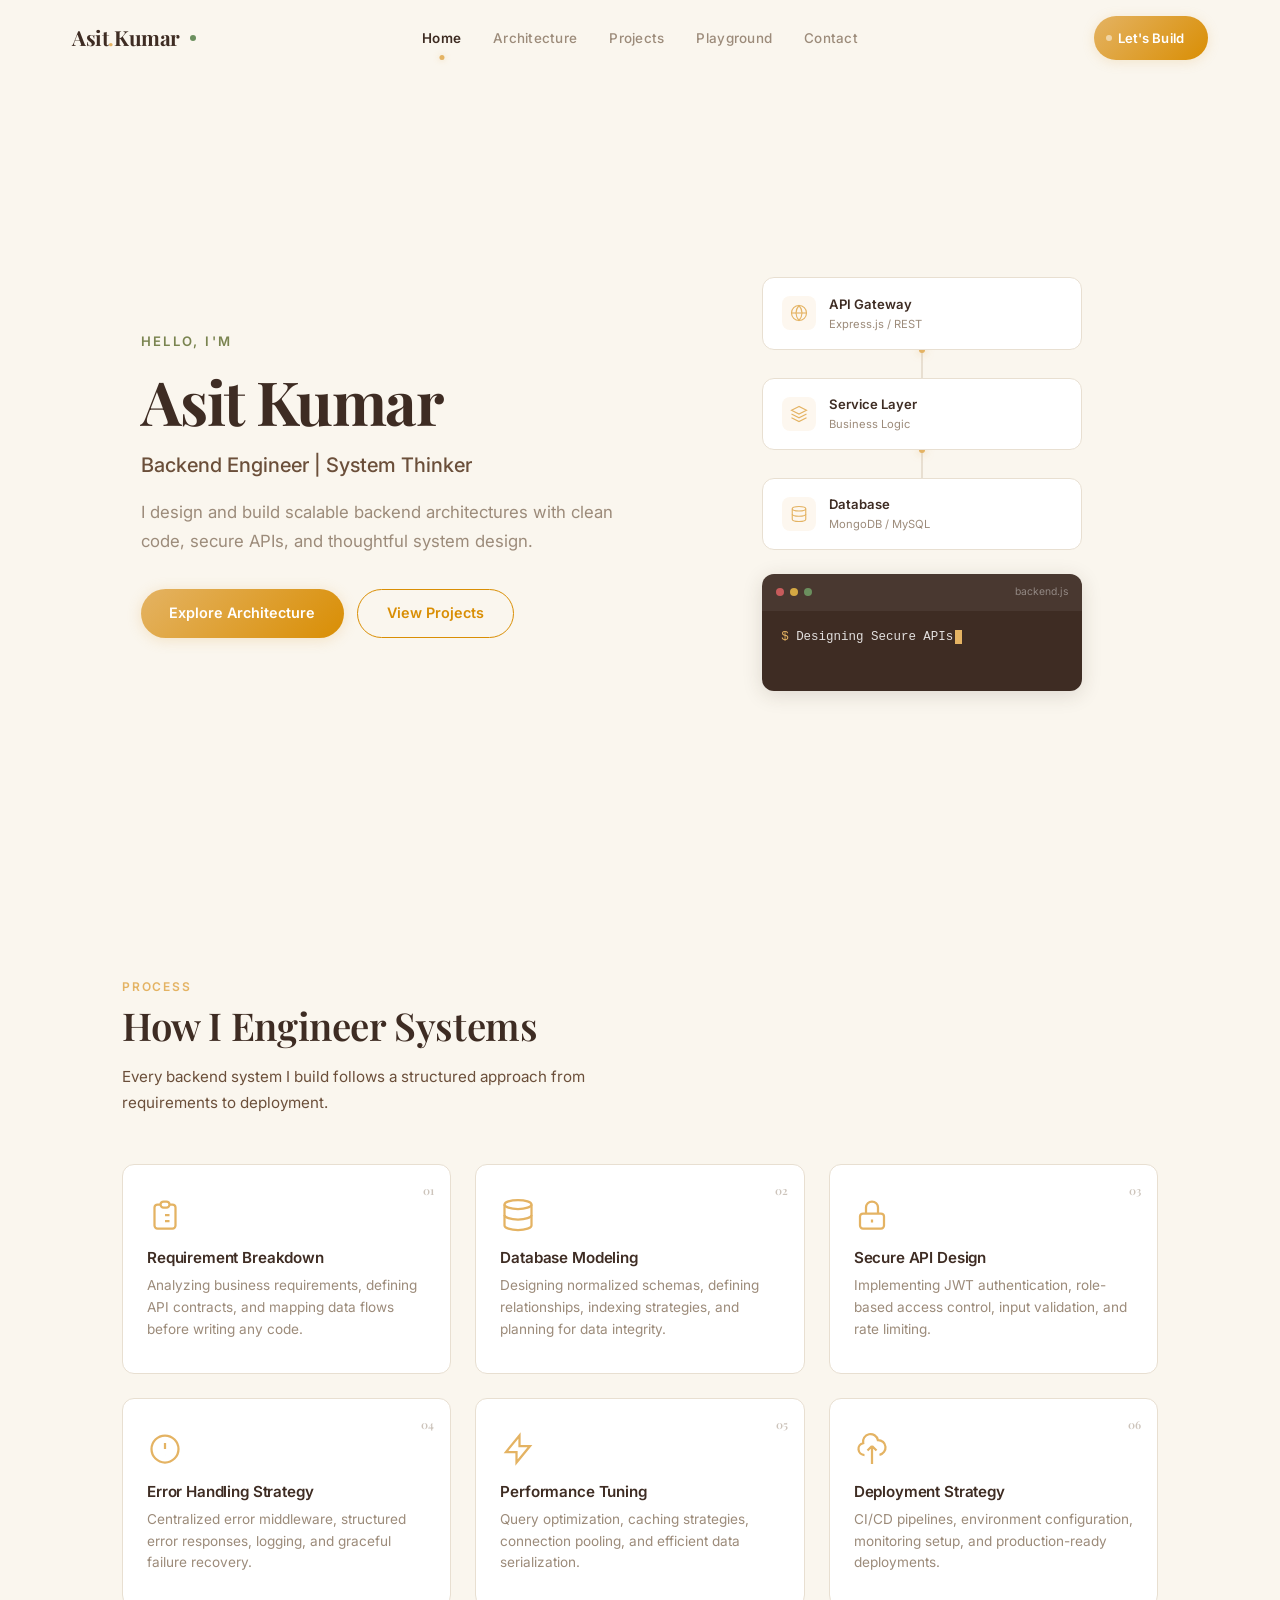
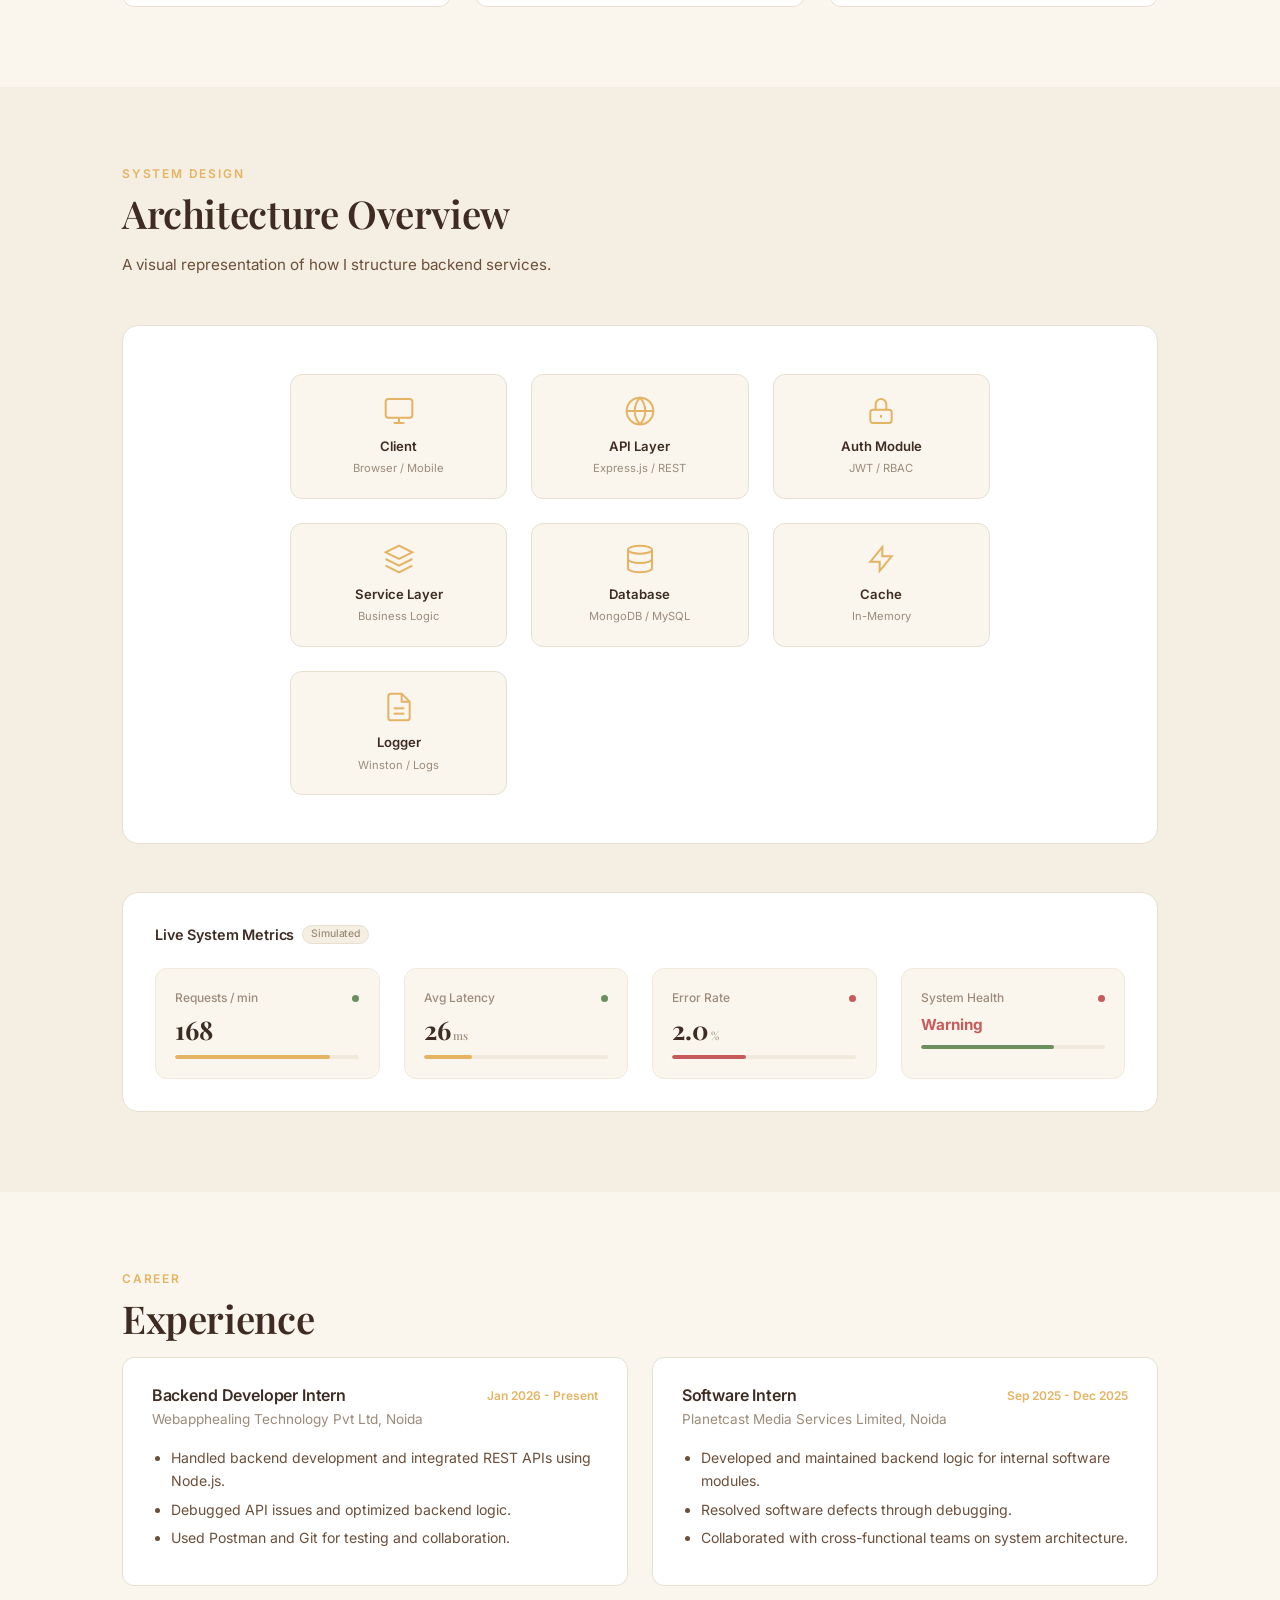
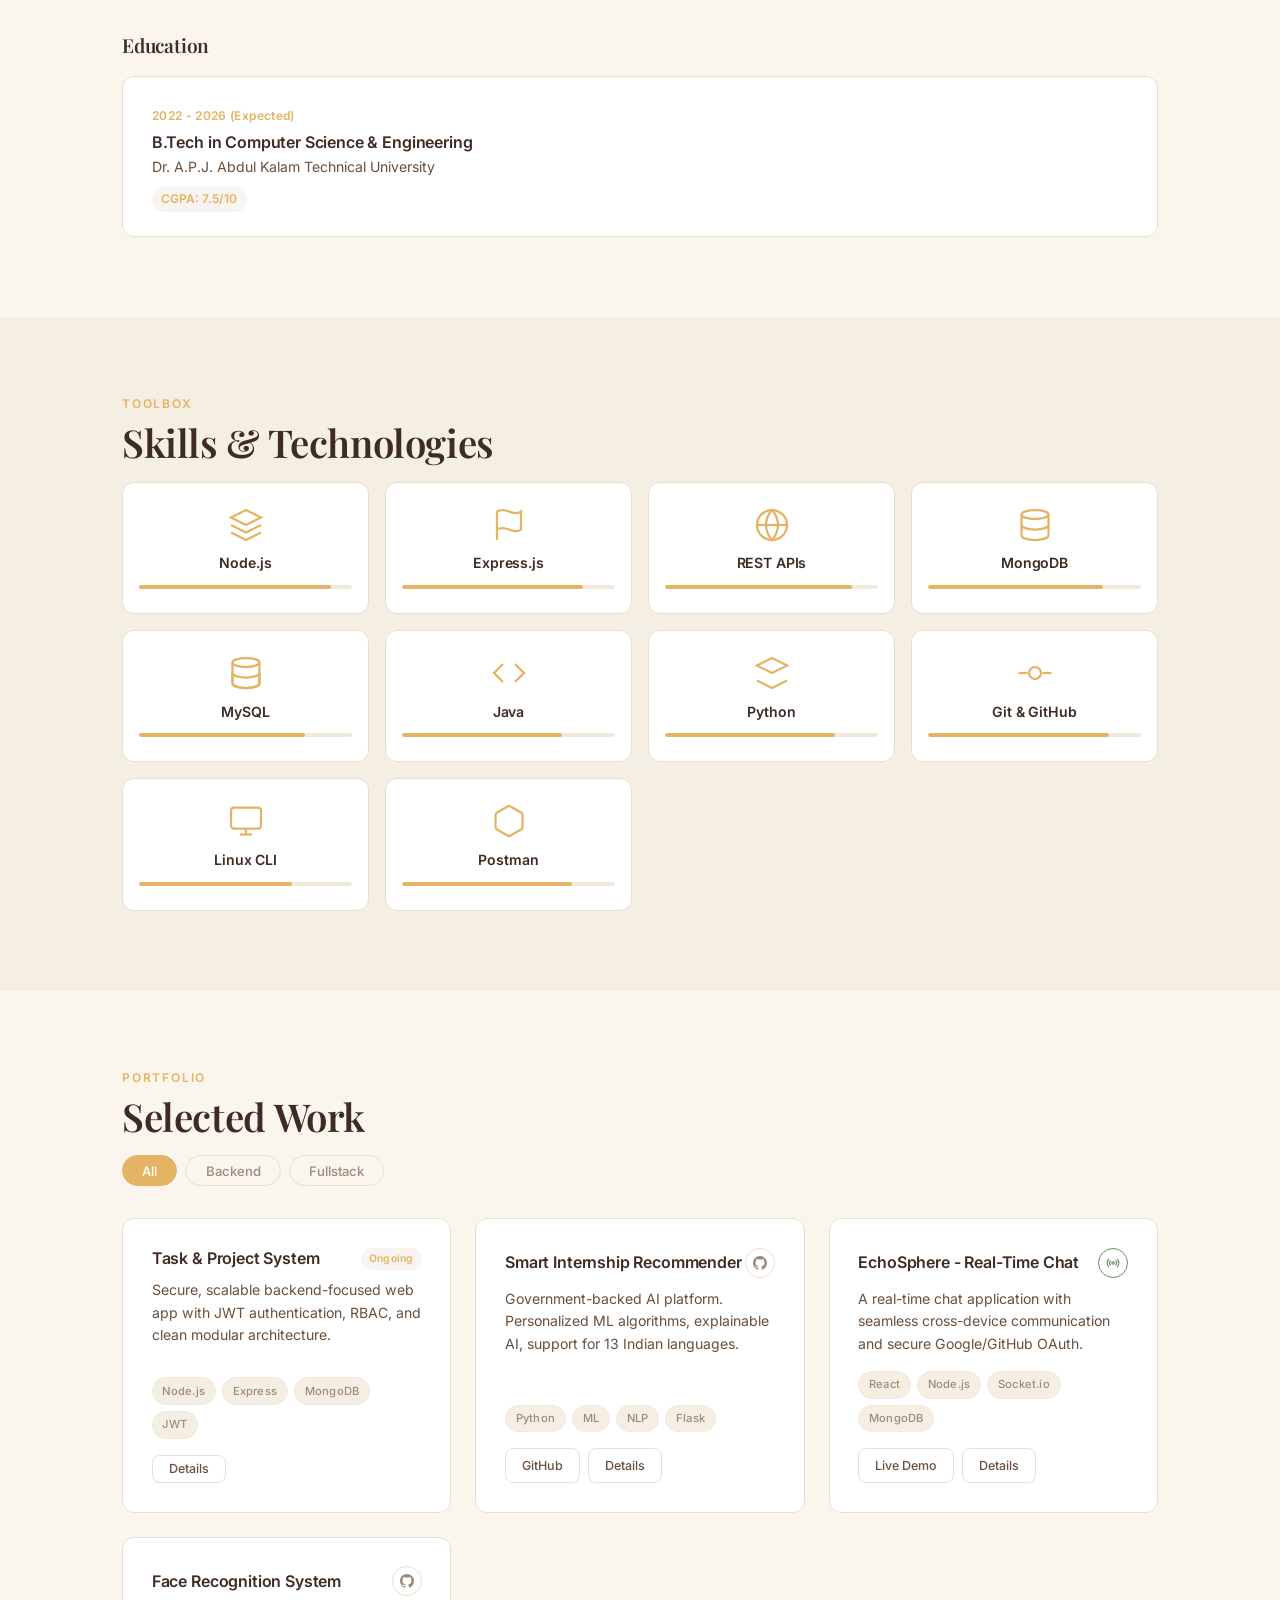
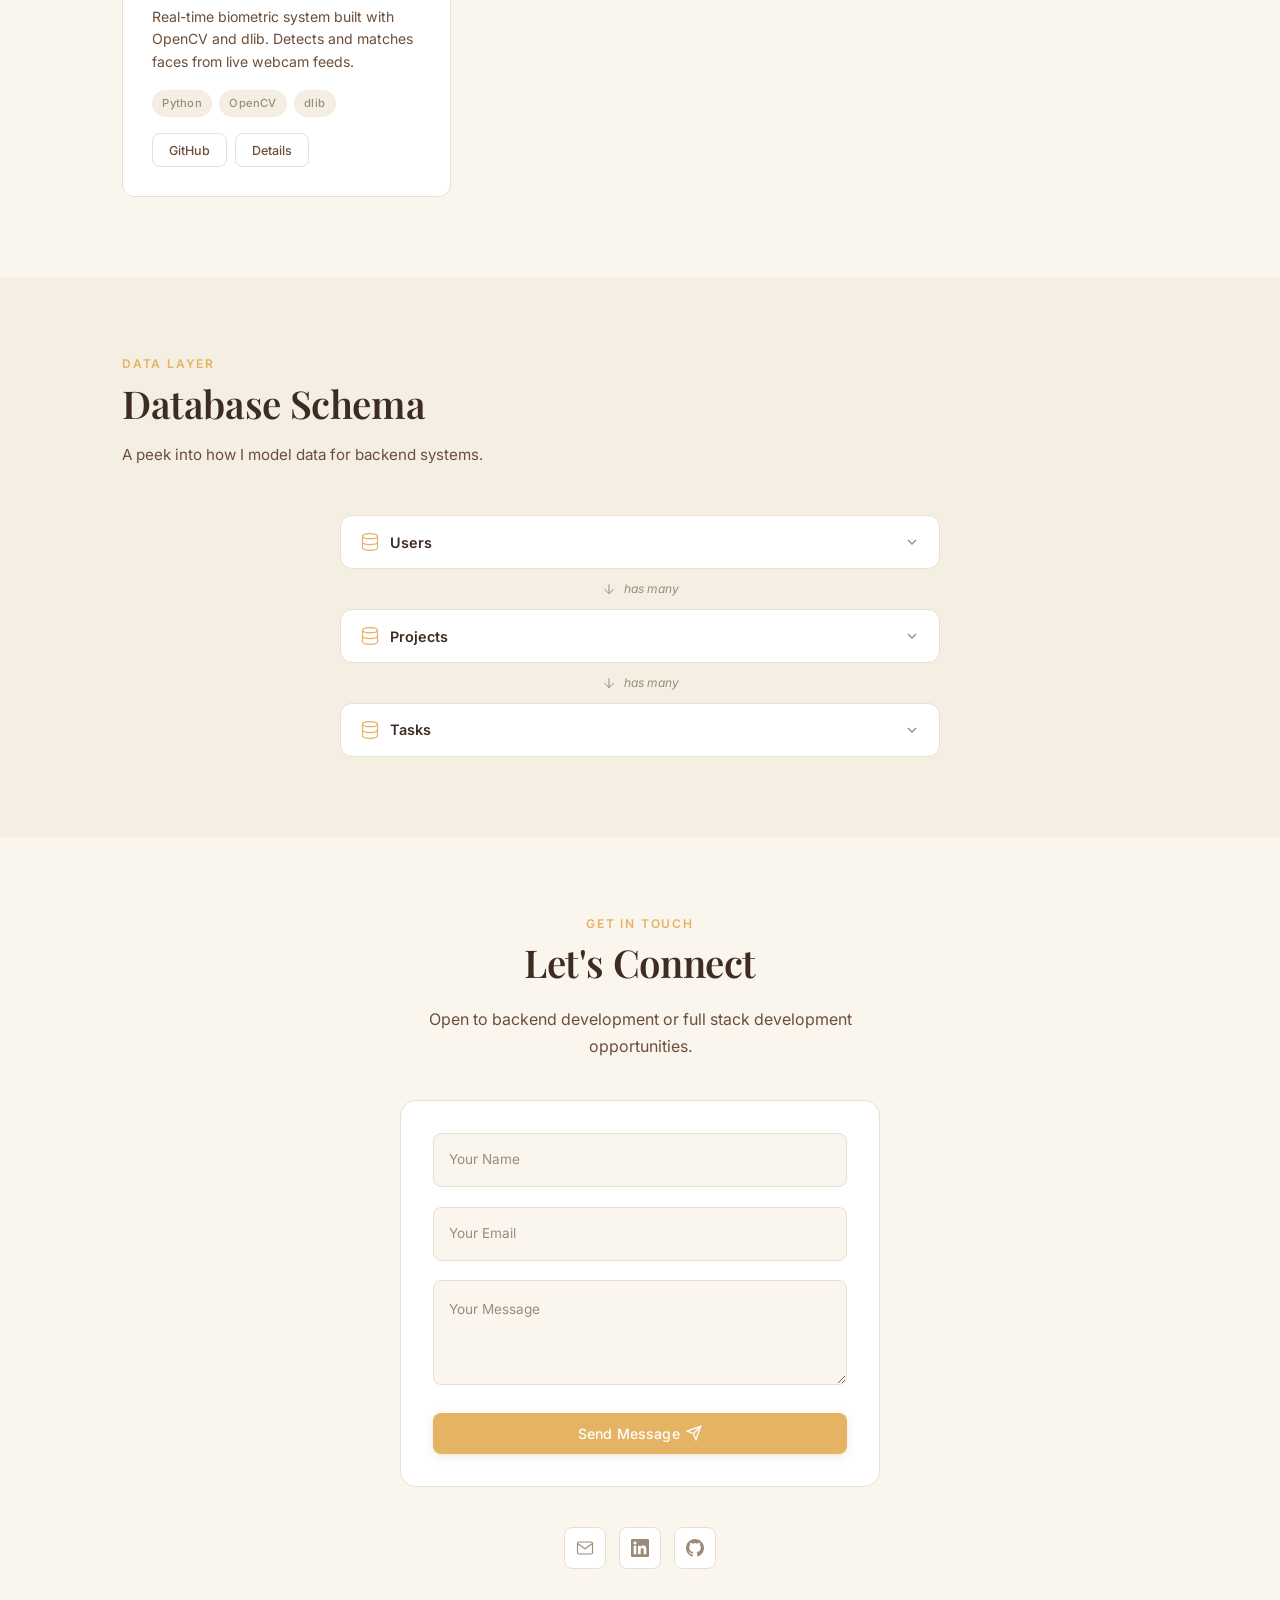
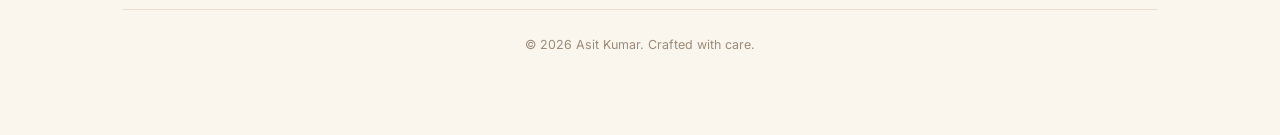
==== commit 72c9a42e: "Implement feature" ====
--- a/index.html
+++ b/index.html
@@ -1,376 +1,712 @@
 <!DOCTYPE html>
 <html lang="en">
 <head>
-    <meta charset="UTF-8">
-    <meta name="viewport" content="width=device-width, initial-scale=1.0">
-    <title>Portfolio | Asit Kumar</title>
-    <link rel="stylesheet" href="style.css">
-    
-    <!-- Meta for Theme -->
-    <meta name="theme-color" content="#0a0a0a">
-    <meta name="description" content="Portfolio of Asit Kumar, Backend Developer specializing in Node.js and scalable architectures.">
+  <meta charset="UTF-8" />
+  <meta name="viewport" content="width=device-width, initial-scale=1.0" />
+  <title>Asit Kumar — Backend Engineer | Portfolio</title>
+  <meta name="description" content="Asit Kumar — Software Engineer specializing in scalable backend systems, Node.js, REST APIs, and clean architecture. Explore my projects, skills, and experience." />
+  <meta name="keywords" content="Asit Kumar, Backend Engineer, Node.js, REST APIs, Portfolio, Software Engineer, Full Stack Developer" />
+  <meta name="theme-color" content="#E4B363" />
+  <meta name="color-scheme" content="light" />
+  <meta name="apple-mobile-web-app-capable" content="yes" />
+
+  <!-- Favicon -->
+  <link rel="icon" type="image/png" sizes="32x32" href="assets/faviconlogo.png" />
+  <link rel="icon" type="image/png" sizes="16x16" href="assets/faviconlogo.png" />
+  <link rel="apple-touch-icon" sizes="180x180" href="assets/faviconlogo.png" />
+
+  <!-- SEO -->
+  <link rel="canonical" href="https://techasit.dev" />
+  <meta name="author" content="Asit Kumar" />
+  <meta name="robots" content="index, follow" />
+
+  <!-- Open Graph -->
+  <meta property="og:title" content="Asit Kumar — Backend Engineer" />
+  <meta property="og:description" content="Building scalable backend architectures with Node.js and clean system design." />
+  <meta property="og:type" content="website" />
+  <meta property="og:url" content="https://techasit.dev" />
+  <meta property="og:image" content="https://techasit.dev/assets/hero-image.png" />
+  <meta property="og:site_name" content="Asit Kumar Portfolio" />
+
+  <!-- Twitter -->
+  <meta name="twitter:card" content="summary_large_image" />
+  <meta name="twitter:title" content="Asit Kumar — Backend Engineer" />
+  <meta name="twitter:description" content="Scalable backend systems, APIs, and architecture." />
+  <meta name="twitter:image" content="https://techasit.dev/assets/hero-image.png" />
+
+  <!-- Fonts -->
+  <link rel="preconnect" href="https://fonts.googleapis.com" />
+  <link rel="preconnect" href="https://fonts.gstatic.com" crossorigin />
+  <link href="https://fonts.googleapis.com/css2?family=Playfair+Display:wght@400;500;600;700&family=Inter:wght@300;400;500;600;700&display=swap" rel="stylesheet" />
+
+  <!-- Styles -->
+  <link rel="stylesheet" href="style.css" />
+  <link rel="stylesheet" href="css/header.css" />
+  <link rel="stylesheet" href="css/hero.css" />
 </head>
-
-
 <body>
 
-    <!-- Ambient Background -->
-    <div class="ambient-bg">
-        <div class="blob blob-1"></div>
-        <div class="blob blob-2"></div>
-        <div class="blob blob-3"></div>
-        <div class="noise-overlay"></div>
+  <!-- Page Loader -->
+  <div id="page-loader" class="page-loader">
+    <div class="loader-content">
+      <div class="loader-spinner">
+        <svg viewBox="0 0 50 50" class="loader-svg">
+          <circle cx="25" cy="25" r="20" fill="none" stroke="#E4B363" stroke-width="3" stroke-linecap="round" stroke-dasharray="90 150" stroke-dashoffset="0">
+            <animateTransform attributeName="transform" type="rotate" from="0 25 25" to="360 25 25" dur="1s" repeatCount="indefinite"/>
+          </circle>
+        </svg>
+      </div>
+      <p class="loader-text">Initializing</p>
     </div>
-
-    <!-- Navigation -->
-    <header class="navbar glass-panel">
-        <div class="container navbar-container">
-<a href="#home" class="logo slide">A <span>|</span> K</a>
-
-            <nav class="nav-menu">
-                <ul class="nav-links">
-                    <li><a href="#home" class="nav-link active">Home</a></li>
-                    <li><a href="#about" class="nav-link">About</a></li>
-                    <li><a href="#education" class="nav-link">Education</a></li>
-                    <li><a href="#experience" class="nav-link">Experience</a></li>
-                    <li><a href="#projects" class="nav-link">Work</a></li>
-                    <li><a href="#contact" class="nav-link">Contact</a></li>
-                </ul>
-            </nav>
-            <div class="hamburger">
-                <span class="bar"></span>
-                <span class="bar"></span>
-            </div>
-        </div>
-    </header>
-
-    <main>
-        <!-- Hero Section -->
-        <section id="home" class="hero section">
-            <div class="container hero-container">
-                <div class="hero-content">
-                    <!-- Headline with word-by-word reveal animation -->
-                    <h1 class="hero-headline" data-animate-words>
-                        Building Scalable Backend Architectures.
-                    </h1>
-                    <!-- Subheading fades in after headline animation completes -->
-                    <p class="hero-subheading" data-animate-delay>Software Engineer specializing in Node.js, REST APIs, and clean code.</p>
-                    <div class="hero-cta" data-animate-delay>
-                        <a href="#projects" class="btn btn-primary glass-btn">View My Work</a>
-                        <a href="https://1drv.ms/w/c/6af36ed1a1eaddca/IQCp_QEAxSYpRIViQ5TBLmTeASc_uf5PZQbCvWcQ1nl79sI" target="_blank" class="btn btn-secondary glass-btn-outline">Resume</a>
-                    </div>
-                </div>
-                
-                <div class="hero-visual tilt-wrapper" data-tilt>
-                    <div class="tilt-card glass-card-solid">
-                        <div class="tilt-content">
-                            <img src="assets/hero-image.png" alt="Asit Kumar" class="hero-img">
-                        </div>
-                    </div>
-                </div>
-            </div>
-        </section>
-
-        <!-- About Section -->
-        <section id="about" class="section about">
-            <div class="container">
-                <h2 class="section-title reveal-text">About Me</h2>
-                <div class="glass-container reveal-up">
-                    <div class="about-grid">
-                        <div class="about-text">
-                            <p>I am a final-year B.Tech Computer Science student at <strong>Dr. A.P.J. Abdul Kalam Technical University</strong>. My focus is on Data Structures, Algorithms, and Software Engineering.</p>
-                            <p>Currently working as a <strong>Backend Developer Intern</strong>, I specialize in building secure and scalable APIs using Node.js and Express. I bridge the gap between complex backend logic and seamless frontend integration.</p>
-                        </div>
-                        
-                        <!-- Education Integrated here -->
-                        <div class="education-mini" id="education">
-                            <h3>Education</h3>
-                            <div class="edu-item">
-                                <span class="year">2026 (Exp)</span>
-                                <h4>B.Tech in CSE</h4>
-                                <p>Dr. A.P.J. Abdul Kalam Technical University</p>
-                                <small>CGPA: 7.5/10</small>
-                            </div>
-                        </div>
-                    </div>
-                </div>
-            </div>
-        </section>
-
-        <!-- Experience Section -->
-        <section id="experience" class="section">
-            <div class="container">
-                <h2 class="section-title reveal-text">Experience</h2>
-                <div class="timeline">
-                    <!-- Experience Item 1 -->
-                    <div class="timeline-item reveal-up tilt-wrapper-small" data-tilt>
-                        <div class="timeline-card glass-card">
-                            <div class="tilt-content">
-                                <div class="timeline-header">
-                                    <h3>Backend Developer Intern</h3>
-                                    <span class="timeline-date">Jan 2026 – Present</span>
-                                </div>
-                                <div class="timeline-subheader">Webapphealing Technology Pvt Ltd, Noida</div>
-                                <ul class="timeline-list">
-                                    <li>Handled backend development and integrated REST APIs using Node.js.</li>
-                                    <li>Debugged API issues and optimized backend logic.</li>
-                                    <li>Used Postman and Git for testing and collaboration.</li>
-                                </ul>
-                            </div>
-                        </div>
-                    </div>
-                    
-                    <!-- Experience Item 2 -->
-                    <div class="timeline-item reveal-up tilt-wrapper-small" data-tilt>
-                        <div class="timeline-card glass-card">
-                            <div class="tilt-content">
-                                <div class="timeline-header">
-                                    <h3>Software Intern</h3>
-                                    <span class="timeline-date">Sep 2025 – Dec 2025</span>
-                                </div>
-                                <div class="timeline-subheader">Planetcast Media Services Limited, Noida</div>
-                                <ul class="timeline-list">
-                                    <li>Developed and maintained backend logic for internal software modules.</li>
-                                    <li>Resolved software defects through debugging.</li>
-                                    <li>Collaborated with cross-functional teams on system architecture.</li>
-                                </ul>
-                            </div>
-                        </div>
-                    </div>
-                </div>
-            </div>
-        </section>
-
-        <!-- Skills Section -->
-        <section id="skills" class="section">
-            <div class="container">
-                <h2 class="section-title reveal-text">Competencies</h2>
-                <div class="skills-wrapper">
-                    <div class="skill-category glass-card reveal-up tilt-wrapper-small" data-tilt>
-                        <div class="tilt-content">
-                            <h3>Backend Core</h3>
-                            <div class="skill-tags">
-                                <span>Node.js</span>
-                                <span>Express.js</span>
-                                <span>REST APIs</span>
-                                <span>Java</span>
-                                <span>Python</span>
-                            </div>
-                        </div>
-                    </div>
-                    <div class="skill-category glass-card reveal-up tilt-wrapper-small delay-100" data-tilt>
-                        <div class="tilt-content">
-                            <h3>Data & Tools</h3>
-                            <div class="skill-tags">
-                                <span>MongoDB</span>
-                                <span>MySQL</span>
-                                <span>SQL</span>
-                                <span>Git & GitHub</span>
-                                <span>Postman</span>
-                                <span>Linux CLI</span>
-                            </div>
-                        </div>
-                    </div>
-                </div>
-            </div>
-        </section>
-
-        <!-- Achievements Mini Section -->
-        <section id="achievements" class="section">
-            <div class="container">
-                <div class="achievement-banner glass-panel reveal-up tilt-wrapper-small" data-tilt>
-                    <div class="tilt-content achievement-content">
-                        <h3>Ninja Slayground 2.0</h3>
-                        <p>Completed 21-Day Coding Challenge by Coding Ninjas.</p>
-                        <a href="https://github.com/Asit-14/NINJA-SLAYGROUND-2.0" target="_blank" class="text-link">View Problems ↗</a>
-                    </div>
-                </div>
-            </div>
-        </section>
-
-        <!-- Projects Section -->
-        <section id="projects" class="section">
-            <div class="container">
-                <h2 class="section-title reveal-text">Selected Work</h2>
-                <div class="projects-grid">
-                    
-                    <!-- Project 1 -->
-                    <article class="project-card tilt-wrapper" data-tilt>
-                        <div class="glass-card project-inner">
-                            <div class="tilt-content">
-                                <div class="project-header">
-                                    <h3>Task & Project System</h3>
-                                    <span class="status-badge">Ongoing</span>
-                                </div>
-                                <p class="project-desc">Secure, scalable backend-focused web app with JWT authentication, RBAC, and clean modular architecture.</p>
-                                <div class="tech-stack">
-                                    <span>Node.js</span>
-                                    <span>Express</span>
-                                    <span>MongoDB</span>
-                                    <span>JWT</span>
-                                </div>
-                            </div>
-                        </div>
-                    </article>
-
-                    <!-- Project 2 -->
-                    <article class="project-card tilt-wrapper" data-tilt>
-                        <div class="glass-card project-inner">
-                            <div class="tilt-content">
-                                <div class="project-header">
-                                    <h3>Smart Internship Recommender</h3>
-                                    <a href="https://github.com/Asit-14/Smart-Internship-Recommender" target="_blank" class="icon-link" aria-label="GitHub">GH</a>
-                                </div>
-                                <p class="project-desc">Government-backed AI platform. Personalized ML algorithms, explainable AI, support for 13 Indian languages.</p>
-                                <div class="tech-stack">
-                                    <span>Python</span>
-                                    <span>ML</span>
-                                    <span>NLP</span>
-                                    <span>Flask</span>
-                                </div>
-                            </div>
-                        </div>
-                    </article>
-                                        <article class="project-card tilt-wrapper" data-tilt>
-                        <div class="glass-card project-inner">
-                            <div class="tilt-content">
-                                <div class="project-header">
-                                    <h3>EchoSphere – Real-Time Chat</h3>
-                                    <a href="https://www.techinc.app" target="_blank" class="icon-link" aria-label="GitHub">Live</a>
-                                </div>
-                                
-                        <p class="project-desc">A real-time chat application with seamless cross-device communication and secure Google/GitHub OAuth.</p>
-                                <div class="tech-stack">
-                                    <span>React</span>
-                                    <span>Node.js</span>
-                                    <span>Socket.io</span>
-                                    <span>MongoDB</span>
-                                </div>
-                            </div>
-                        </div>
-                    </article>
-
-                    <!-- Project 3 -->
-                    <article class="project-card tilt-wrapper" data-tilt>
-                        <div class="glass-card project-inner">
-                            <div class="tilt-content">
-                                <div class="project-header">
-                                    <h3>Face Recognition System</h3>
-                                    <a href="https://github.com/Asit-14/Face-Recognition-project" target="_blank" class="icon-link" aria-label="GitHub">GH</a>
-                                </div>
-                                <p class="project-desc">Real-time biometric system built with OpenCV and dlib. Detects and matches faces from live webcam feeds.</p>
-                                <div class="tech-stack">
-                                    <span>Python</span>
-                                    <span>OpenCV</span>
-                                    <span>dlib</span>
-                                </div>
-                            </div>
-                        </div>
-                    </article>
-                                        <!-- Project 3 -->
-
-
-                </div>
-            </div>
-        </section>
-
-        <!-- Contact Section -->
-        <section id="contact" class="section footer-section">
-            <div class="container content-center">
-                <h2 class="gradient-text reveal-text">Let's Connect</h2>
-                <p class="contact-sub reveal-up">Open to backend development or Full stack development opportunities.</p>
-                
-                <div class="contact-actions reveal-up">
-                    <a href="mailto:asitshakya789@gmail.com" class="btn btn-primary glass-btn">Email Me</a>
-                    <div class="social-links">
-                        <a href="https://linkedin.com/in/asit14" target="_blank" class="social-icon">LinkedIn</a>
-                        <a href="https://github.com/Asit-14" target="_blank" class="social-icon">GitHub</a>
-                    </div>
-                </div>
-                
-                <footer class="actual-footer">
-                    <p>&copy; 2026 Asit Kumar.</p>
-                </footer>
-            </div>
-        </section>
-    </main>
-    
-    <script src="script.js"></script>
-
-    <!-- Hero Animation: Word-by-word reveal with blur transition -->
-    <script>
-    (function() {
-        'use strict';
-
-        /**
-         * Hero Headline Animation
-         * Creates a cinematic word-by-word reveal effect
-         * - Each word enters from below with opacity and blur transition
-         * - Staggered timing creates a sequential, intentional feel
-         * - No bounce/overshoot - uses smooth ease-out curve
-         */
-        
-        const ANIMATION_CONFIG = {
-            wordDelay: 100,      // ms between each word
-            wordDuration: 600,   // ms for each word animation
-            subheadingDelay: 200 // ms after last word before subheading appears
-        };
-
-        function initHeroAnimation() {
-            const headline = document.querySelector('[data-animate-words]');
-            if (!headline) return;
-
-            // Get the raw text content, preserving the original text
-            const text = headline.textContent.trim();
-            const words = text.split(/\s+/);
-
-            // Clear and rebuild with spans for each word
-            headline.innerHTML = '';
-            headline.classList.add('hero-animate-ready');
-
-            words.forEach((word, index) => {
-                const wordSpan = document.createElement('span');
-                wordSpan.className = 'hero-word';
-                wordSpan.textContent = word;
-                
-                // Calculate staggered delay for each word
-                const delay = index * ANIMATION_CONFIG.wordDelay;
-                wordSpan.style.animationDelay = `${delay}ms`;
-
-                headline.appendChild(wordSpan);
-
-                // Add space between words (except last)
-                if (index < words.length - 1) {
-                    headline.appendChild(document.createTextNode(' '));
-                }
-            });
-
-            // Calculate when headline animation finishes
-            const totalHeadlineTime = 
-                (words.length - 1) * ANIMATION_CONFIG.wordDelay + 
-                ANIMATION_CONFIG.wordDuration;
-
-            // Animate delayed elements (subheading, CTA) after headline
-            const delayedElements = document.querySelectorAll('[data-animate-delay]');
-            delayedElements.forEach((el, i) => {
-                const elementDelay = totalHeadlineTime + ANIMATION_CONFIG.subheadingDelay + (i * 100);
-                el.style.animationDelay = `${elementDelay}ms`;
-                el.classList.add('hero-fade-in');
-            });
-
-            // Trigger animation on next frame to ensure CSS is applied
-            requestAnimationFrame(() => {
-                headline.classList.add('hero-animate-active');
-            });
-        }
-
-        // Initialize when DOM is ready
-        if (document.readyState === 'loading') {
-            document.addEventListener('DOMContentLoaded', initHeroAnimation);
-        } else {
-            initHeroAnimation();
-        }
-    })();
-    </script>
+  </div>
+
+  <!-- Scroll Progress Bar -->
+  <div id="scroll-progress" class="scroll-progress"></div>
+
+  <!-- Navigation -->
+  <header class="navbar" id="navbar" role="banner">
+    <div class="navbar-inner">
+      <!-- Left: Brand -->
+      <div class="nav-brand">
+        <a href="#home" class="nav-logo" aria-label="Asit Kumar — Home">
+          <span class="logo-text">Asit<span class="logo-accent">.</span>Kumar</span>
+          <span class="status-indicator" title="System Online" aria-hidden="true">
+            <span class="status-dot"></span>
+          </span>
+        </a>
+      </div>
+      <!-- Center: Links (Desktop) -->
+      <nav class="nav-center" id="nav-menu" role="navigation" aria-label="Main navigation">
+        <ul class="nav-links" role="menubar">
+          <li role="none"><a href="#home" class="nav-link active" role="menuitem">Home</a></li>
+          <li role="none"><a href="#architecture" class="nav-link" role="menuitem">Architecture</a></li>
+          <li role="none"><a href="#projects" class="nav-link" role="menuitem">Projects</a></li>
+          <li role="none"><a href="api-playground.html" class="nav-link" role="menuitem">Playground</a></li>
+          <li role="none"><a href="#contact" class="nav-link" role="menuitem">Contact</a></li>
+        </ul>
+      </nav>
+      <!-- Right: CTA + Hamburger -->
+      <div class="nav-end">
+        <a href="#contact" class="btn-build" aria-label="Get in touch">
+          <span class="btn-build-pulse" aria-hidden="true"></span>
+          Let's Build
+        </a>
+        <button class="hamburger" id="hamburger" aria-label="Toggle navigation menu" aria-expanded="false" aria-controls="nav-menu">
+          <span class="bar"></span>
+          <span class="bar"></span>
+          <span class="bar"></span>
+        </button>
+      </div>
+    </div>
+    <!-- Mobile Dropdown Panel -->
+    <div class="mobile-panel" id="mobile-panel" aria-hidden="true">
+      <nav class="mobile-nav" aria-label="Mobile navigation">
+        <ul class="mobile-links">
+          <li><a href="#home" class="mobile-link">Home</a></li>
+          <li><a href="#architecture" class="mobile-link">Architecture</a></li>
+          <li><a href="#projects" class="mobile-link">Projects</a></li>
+          <li><a href="api-playground.html" class="mobile-link">Playground</a></li>
+          <li><a href="#contact" class="mobile-link">Contact</a></li>
+        </ul>
+        <a href="#contact" class="mobile-cta">Let's Build Together</a>
+      </nav>
+    </div>
+  </header>
+
+  <main>
+    <!-- Hero Section -->
+    <section id="home" class="hero-section">
+      <div class="hero-grid">
+        <div class="hero-content">
+          <p class="hero-greeting hero-reveal">Hello, I'm</p>
+          <h1 class="hero-name">Asit Kumar</h1>
+          <p class="hero-role hero-reveal">Backend Engineer | System Thinker</p>
+          <p class="hero-desc hero-reveal">I design and build scalable backend architectures with clean code, secure APIs, and thoughtful system design.</p>
+          <div class="hero-cta-group hero-reveal">
+            <a href="#architecture" class="btn-hero-primary">Explore Architecture</a>
+            <a href="#projects" class="btn-hero-outline">View Projects</a>
+          </div>
+        </div>
+        <div class="hero-visual">
+          <!-- Mini Architecture Diagram -->
+          <div class="hero-diagram">
+            <div class="diagram-node">
+              <div class="diagram-node-icon">
+                <svg viewBox="0 0 24 24" fill="none" stroke="currentColor" stroke-width="1.5"><circle cx="12" cy="12" r="10"/><line x1="2" y1="12" x2="22" y2="12"/><path d="M12 2a15.3 15.3 0 014 10 15.3 15.3 0 01-4 10 15.3 15.3 0 01-4-10 15.3 15.3 0 014-10z"/></svg>
+              </div>
+              <div class="diagram-node-info">
+                <span class="diagram-node-label">API Gateway</span>
+                <span class="diagram-node-tech">Express.js / REST</span>
+              </div>
+            </div>
+            <div class="diagram-connector"><span class="pulse-dot"></span></div>
+            <div class="diagram-node">
+              <div class="diagram-node-icon">
+                <svg viewBox="0 0 24 24" fill="none" stroke="currentColor" stroke-width="1.5"><path d="M12 2L2 7l10 5 10-5-10-5zM2 17l10 5 10-5M2 12l10 5 10-5"/></svg>
+              </div>
+              <div class="diagram-node-info">
+                <span class="diagram-node-label">Service Layer</span>
+                <span class="diagram-node-tech">Business Logic</span>
+              </div>
+            </div>
+            <div class="diagram-connector"><span class="pulse-dot"></span></div>
+            <div class="diagram-node">
+              <div class="diagram-node-icon">
+                <svg viewBox="0 0 24 24" fill="none" stroke="currentColor" stroke-width="1.5"><ellipse cx="12" cy="5" rx="9" ry="3"/><path d="M21 12c0 1.66-4 3-9 3s-9-1.34-9-3"/><path d="M3 5v14c0 1.66 4 3 9 3s9-1.34 9-3V5"/></svg>
+              </div>
+              <div class="diagram-node-info">
+                <span class="diagram-node-label">Database</span>
+                <span class="diagram-node-tech">MongoDB / MySQL</span>
+              </div>
+            </div>
+          </div>
+          <!-- Typing Terminal -->
+          <div class="hero-terminal">
+            <div class="terminal-header">
+              <span class="terminal-dot red"></span>
+              <span class="terminal-dot yellow"></span>
+              <span class="terminal-dot green"></span>
+              <span class="terminal-title">backend.js</span>
+            </div>
+            <div class="terminal-body">
+              <span class="terminal-prompt">$ </span><span class="terminal-text" id="typing-text"></span><span class="terminal-cursor"></span>
+            </div>
+          </div>
+        </div>
+      </div>
+    </section>
+
+    <!-- How I Engineer Systems Section -->
+    <section id="engineering" class="section">
+      <div class="container">
+        <h2 class="section-label reveal-up">Process</h2>
+        <h3 class="section-title reveal-up">How I Engineer Systems</h3>
+        <p class="section-desc reveal-up">Every backend system I build follows a structured approach from requirements to deployment.</p>
+        <div class="engineering-grid">
+          <div class="eng-card reveal-up" data-step="01">
+            <div class="eng-icon">
+              <svg viewBox="0 0 24 24" fill="none" stroke="currentColor" stroke-width="1.5"><path d="M9 5H7a2 2 0 00-2 2v12a2 2 0 002 2h10a2 2 0 002-2V7a2 2 0 00-2-2h-2M9 5a2 2 0 002 2h2a2 2 0 002-2M9 5a2 2 0 012-2h2a2 2 0 012 2m-3 7h3m-3 4h3m-6-4h.01M9 16h.01"/></svg>
+            </div>
+            <h4>Requirement Breakdown</h4>
+            <p>Analyzing business requirements, defining API contracts, and mapping data flows before writing any code.</p>
+          </div>
+          <div class="eng-card reveal-up delay-50" data-step="02">
+            <div class="eng-icon">
+              <svg viewBox="0 0 24 24" fill="none" stroke="currentColor" stroke-width="1.5"><ellipse cx="12" cy="5" rx="9" ry="3"/><path d="M21 12c0 1.66-4 3-9 3s-9-1.34-9-3"/><path d="M3 5v14c0 1.66 4 3 9 3s9-1.34 9-3V5"/></svg>
+            </div>
+            <h4>Database Modeling</h4>
+            <p>Designing normalized schemas, defining relationships, indexing strategies, and planning for data integrity.</p>
+          </div>
+          <div class="eng-card reveal-up delay-100" data-step="03">
+            <div class="eng-icon">
+              <svg viewBox="0 0 24 24" fill="none" stroke="currentColor" stroke-width="1.5"><path d="M12 15v2m-6 4h12a2 2 0 002-2v-6a2 2 0 00-2-2H6a2 2 0 00-2 2v6a2 2 0 002 2zm10-10V7a4 4 0 00-8 0v4h8z"/></svg>
+            </div>
+            <h4>Secure API Design</h4>
+            <p>Implementing JWT authentication, role-based access control, input validation, and rate limiting.</p>
+          </div>
+          <div class="eng-card reveal-up" data-step="04">
+            <div class="eng-icon">
+              <svg viewBox="0 0 24 24" fill="none" stroke="currentColor" stroke-width="1.5"><path d="M12 8v4m0 4h.01M21 12a9 9 0 11-18 0 9 9 0 0118 0z"/></svg>
+            </div>
+            <h4>Error Handling Strategy</h4>
+            <p>Centralized error middleware, structured error responses, logging, and graceful failure recovery.</p>
+          </div>
+          <div class="eng-card reveal-up delay-50" data-step="05">
+            <div class="eng-icon">
+              <svg viewBox="0 0 24 24" fill="none" stroke="currentColor" stroke-width="1.5"><path d="M13 10V3L4 14h7v7l9-11h-7z"/></svg>
+            </div>
+            <h4>Performance Tuning</h4>
+            <p>Query optimization, caching strategies, connection pooling, and efficient data serialization.</p>
+          </div>
+          <div class="eng-card reveal-up delay-100" data-step="06">
+            <div class="eng-icon">
+              <svg viewBox="0 0 24 24" fill="none" stroke="currentColor" stroke-width="1.5"><path d="M7 16a4 4 0 01-.88-7.903A5 5 0 1115.9 6L16 6a5 5 0 011 9.9M15 13l-3-3m0 0l-3 3m3-3v12"/></svg>
+            </div>
+            <h4>Deployment Strategy</h4>
+            <p>CI/CD pipelines, environment configuration, monitoring setup, and production-ready deployments.</p>
+          </div>
+        </div>
+      </div>
+    </section>
+
+    <!-- Architecture Section -->
+    <section id="architecture" class="section section-cream">
+      <div class="container">
+        <h2 class="section-label reveal-up">System Design</h2>
+        <h3 class="section-title reveal-up">Architecture Overview</h3>
+        <p class="section-desc reveal-up">A visual representation of how I structure backend services.</p>
+
+        <div class="architecture-wrapper reveal-up">
+          <div class="arch-diagram" id="arch-diagram">
+            <!-- Request Flow Line -->
+            <svg class="arch-flow-svg" id="arch-flow-svg" aria-hidden="true"></svg>
+
+            <!-- Nodes -->
+            <div class="arch-node" data-node="client" data-connects="api">
+              <div class="arch-node-icon">
+                <svg viewBox="0 0 24 24" fill="none" stroke="currentColor" stroke-width="1.5"><rect x="2" y="3" width="20" height="14" rx="2"/><line x1="8" y1="21" x2="16" y2="21"/><line x1="12" y1="17" x2="12" y2="21"/></svg>
+              </div>
+              <span class="arch-node-label">Client</span>
+              <span class="arch-node-tech">Browser / Mobile</span>
+            </div>
+
+            <div class="arch-node" data-node="api" data-connects="auth,service">
+              <div class="arch-node-icon">
+                <svg viewBox="0 0 24 24" fill="none" stroke="currentColor" stroke-width="1.5"><circle cx="12" cy="12" r="10"/><line x1="2" y1="12" x2="22" y2="12"/><path d="M12 2a15.3 15.3 0 014 10 15.3 15.3 0 01-4 10 15.3 15.3 0 01-4-10 15.3 15.3 0 014-10z"/></svg>
+              </div>
+              <span class="arch-node-label">API Layer</span>
+              <span class="arch-node-tech">Express.js / REST</span>
+            </div>
+
+            <div class="arch-node" data-node="auth" data-connects="service">
+              <div class="arch-node-icon">
+                <svg viewBox="0 0 24 24" fill="none" stroke="currentColor" stroke-width="1.5"><path d="M12 15v2m-6 4h12a2 2 0 002-2v-6a2 2 0 00-2-2H6a2 2 0 00-2 2v6a2 2 0 002 2zm10-10V7a4 4 0 00-8 0v4h8z"/></svg>
+              </div>
+              <span class="arch-node-label">Auth Module</span>
+              <span class="arch-node-tech">JWT / RBAC</span>
+            </div>
+
+            <div class="arch-node" data-node="service" data-connects="database,cache,logger">
+              <div class="arch-node-icon">
+                <svg viewBox="0 0 24 24" fill="none" stroke="currentColor" stroke-width="1.5"><path d="M12 2L2 7l10 5 10-5-10-5zM2 17l10 5 10-5M2 12l10 5 10-5"/></svg>
+              </div>
+              <span class="arch-node-label">Service Layer</span>
+              <span class="arch-node-tech">Business Logic</span>
+            </div>
+
+            <div class="arch-node" data-node="database">
+              <div class="arch-node-icon">
+                <svg viewBox="0 0 24 24" fill="none" stroke="currentColor" stroke-width="1.5"><ellipse cx="12" cy="5" rx="9" ry="3"/><path d="M21 12c0 1.66-4 3-9 3s-9-1.34-9-3"/><path d="M3 5v14c0 1.66 4 3 9 3s9-1.34 9-3V5"/></svg>
+              </div>
+              <span class="arch-node-label">Database</span>
+              <span class="arch-node-tech">MongoDB / MySQL</span>
+            </div>
+
+            <div class="arch-node" data-node="cache">
+              <div class="arch-node-icon">
+                <svg viewBox="0 0 24 24" fill="none" stroke="currentColor" stroke-width="1.5"><path d="M13 10V3L4 14h7v7l9-11h-7z"/></svg>
+              </div>
+              <span class="arch-node-label">Cache</span>
+              <span class="arch-node-tech">In-Memory</span>
+            </div>
+
+            <div class="arch-node" data-node="logger">
+              <div class="arch-node-icon">
+                <svg viewBox="0 0 24 24" fill="none" stroke="currentColor" stroke-width="1.5"><path d="M14 2H6a2 2 0 00-2 2v16a2 2 0 002 2h12a2 2 0 002-2V8z"/><polyline points="14 2 14 8 20 8"/><line x1="16" y1="13" x2="8" y2="13"/><line x1="16" y1="17" x2="8" y2="17"/></svg>
+              </div>
+              <span class="arch-node-label">Logger</span>
+              <span class="arch-node-tech">Winston / Logs</span>
+            </div>
+          </div>
+        </div>
+
+        <!-- Backend Metrics Dashboard -->
+        <div class="metrics-dashboard reveal-up">
+          <h4 class="metrics-title">Live System Metrics <span class="metrics-badge">Simulated</span></h4>
+          <div class="metrics-grid">
+            <div class="metric-card">
+              <div class="metric-card-header">
+                <span class="metric-card-label">Requests / min</span>
+                <span class="metric-card-status status-green"></span>
+              </div>
+              <span class="metric-card-value" id="metric-rpm">142</span>
+              <div class="metric-bar">
+                <div class="metric-bar-fill" id="metric-rpm-bar" style="width: 71%"></div>
+              </div>
+            </div>
+            <div class="metric-card">
+              <div class="metric-card-header">
+                <span class="metric-card-label">Avg Latency</span>
+                <span class="metric-card-status status-green"></span>
+              </div>
+              <span class="metric-card-value" id="metric-latency">23<small>ms</small></span>
+              <div class="metric-bar">
+                <div class="metric-bar-fill" id="metric-latency-bar" style="width: 23%"></div>
+              </div>
+            </div>
+            <div class="metric-card">
+              <div class="metric-card-header">
+                <span class="metric-card-label">Error Rate</span>
+                <span class="metric-card-status status-green"></span>
+              </div>
+              <span class="metric-card-value" id="metric-errors">0.3<small>%</small></span>
+              <div class="metric-bar">
+                <div class="metric-bar-fill metric-bar-error" id="metric-errors-bar" style="width: 3%"></div>
+              </div>
+            </div>
+            <div class="metric-card">
+              <div class="metric-card-header">
+                <span class="metric-card-label">System Health</span>
+                <span class="metric-card-status status-green"></span>
+              </div>
+              <span class="metric-card-value metric-health" id="metric-health">Operational</span>
+              <div class="metric-bar">
+                <div class="metric-bar-fill metric-bar-health" id="metric-health-bar" style="width: 98%"></div>
+              </div>
+            </div>
+          </div>
+        </div>
+      </div>
+    </section>
+
+    <!-- Experience Section -->
+    <section id="experience" class="section">
+      <div class="container">
+        <h2 class="section-label reveal-up">Career</h2>
+        <h3 class="section-title reveal-up">Experience</h3>
+        <div class="experience-grid">
+          <div class="exp-card reveal-up">
+            <div class="exp-header">
+              <div>
+                <h4>Backend Developer Intern</h4>
+                <p class="exp-company">Webapphealing Technology Pvt Ltd, Noida</p>
+              </div>
+              <span class="exp-date">Jan 2026 - Present</span>
+            </div>
+            <ul class="exp-list">
+              <li>Handled backend development and integrated REST APIs using Node.js.</li>
+              <li>Debugged API issues and optimized backend logic.</li>
+              <li>Used Postman and Git for testing and collaboration.</li>
+            </ul>
+          </div>
+          <div class="exp-card reveal-up delay-100">
+            <div class="exp-header">
+              <div>
+                <h4>Software Intern</h4>
+                <p class="exp-company">Planetcast Media Services Limited, Noida</p>
+              </div>
+              <span class="exp-date">Sep 2025 - Dec 2025</span>
+            </div>
+            <ul class="exp-list">
+              <li>Developed and maintained backend logic for internal software modules.</li>
+              <li>Resolved software defects through debugging.</li>
+              <li>Collaborated with cross-functional teams on system architecture.</li>
+            </ul>
+          </div>
+        </div>
+
+        <!-- Education -->
+        <div class="education-block reveal-up delay-200">
+          <h4 class="subsection-title">Education</h4>
+          <div class="edu-card">
+            <span class="edu-date">2022 - 2026 (Expected)</span>
+            <h4>B.Tech in Computer Science & Engineering</h4>
+            <p>Dr. A.P.J. Abdul Kalam Technical University</p>
+            <span class="edu-badge">CGPA: 7.5/10</span>
+          </div>
+        </div>
+      </div>
+    </section>
+
+    <!-- Skills Section -->
+    <section id="skills" class="section section-cream">
+      <div class="container">
+        <h2 class="section-label reveal-up">Toolbox</h2>
+        <h3 class="section-title reveal-up">Skills & Technologies</h3>
+        <div class="skills-grid">
+          <div class="skill-card reveal-up">
+            <div class="skill-icon">
+              <svg viewBox="0 0 24 24" fill="none" stroke="currentColor" stroke-width="1.5"><path d="M12 2L2 7l10 5 10-5-10-5zM2 17l10 5 10-5M2 12l10 5 10-5"/></svg>
+            </div>
+            <h4 class="skill-name">Node.js</h4>
+            <div class="skill-bar"><div class="skill-fill" data-width="90"></div></div>
+          </div>
+          <div class="skill-card reveal-up delay-50">
+            <div class="skill-icon">
+              <svg viewBox="0 0 24 24" fill="none" stroke="currentColor" stroke-width="1.5"><path d="M4 15s1-1 4-1 5 2 8 2 4-1 4-1V3s-1 1-4 1-5-2-8-2-4 1-4 1z"/><line x1="4" y1="22" x2="4" y2="15"/></svg>
+            </div>
+            <h4 class="skill-name">Express.js</h4>
+            <div class="skill-bar"><div class="skill-fill" data-width="85"></div></div>
+          </div>
+          <div class="skill-card reveal-up delay-100">
+            <div class="skill-icon">
+              <svg viewBox="0 0 24 24" fill="none" stroke="currentColor" stroke-width="1.5"><circle cx="12" cy="12" r="10"/><line x1="2" y1="12" x2="22" y2="12"/><path d="M12 2a15.3 15.3 0 014 10 15.3 15.3 0 01-4 10 15.3 15.3 0 01-4-10 15.3 15.3 0 014-10z"/></svg>
+            </div>
+            <h4 class="skill-name">REST APIs</h4>
+            <div class="skill-bar"><div class="skill-fill" data-width="88"></div></div>
+          </div>
+          <div class="skill-card reveal-up delay-150">
+            <div class="skill-icon">
+              <svg viewBox="0 0 24 24" fill="none" stroke="currentColor" stroke-width="1.5"><ellipse cx="12" cy="5" rx="9" ry="3"/><path d="M21 12c0 1.66-4 3-9 3s-9-1.34-9-3"/><path d="M3 5v14c0 1.66 4 3 9 3s9-1.34 9-3V5"/></svg>
+            </div>
+            <h4 class="skill-name">MongoDB</h4>
+            <div class="skill-bar"><div class="skill-fill" data-width="82"></div></div>
+          </div>
+          <div class="skill-card reveal-up">
+            <div class="skill-icon">
+              <svg viewBox="0 0 24 24" fill="none" stroke="currentColor" stroke-width="1.5"><ellipse cx="12" cy="5" rx="9" ry="3"/><path d="M21 12c0 1.66-4 3-9 3s-9-1.34-9-3"/><path d="M3 5v14c0 1.66 4 3 9 3s9-1.34 9-3V5"/><path d="M3 12v7c0 1.66 4 3 9 3s9-1.34 9-3v-7"/></svg>
+            </div>
+            <h4 class="skill-name">MySQL</h4>
+            <div class="skill-bar"><div class="skill-fill" data-width="78"></div></div>
+          </div>
+          <div class="skill-card reveal-up delay-50">
+            <div class="skill-icon">
+              <svg viewBox="0 0 24 24" fill="none" stroke="currentColor" stroke-width="1.5"><polyline points="16 18 22 12 16 6"/><polyline points="8 6 2 12 8 18"/></svg>
+            </div>
+            <h4 class="skill-name">Java</h4>
+            <div class="skill-bar"><div class="skill-fill" data-width="75"></div></div>
+          </div>
+          <div class="skill-card reveal-up delay-100">
+            <div class="skill-icon">
+              <svg viewBox="0 0 24 24" fill="none" stroke="currentColor" stroke-width="1.5"><path d="M12 2L2 7l10 5 10-5-10-5zM2 17l10 5 10-5"/></svg>
+            </div>
+            <h4 class="skill-name">Python</h4>
+            <div class="skill-bar"><div class="skill-fill" data-width="80"></div></div>
+          </div>
+          <div class="skill-card reveal-up delay-150">
+            <div class="skill-icon">
+              <svg viewBox="0 0 24 24" fill="none" stroke="currentColor" stroke-width="1.5"><circle cx="12" cy="12" r="4"/><line x1="1.05" y1="12" x2="7" y2="12"/><line x1="17.01" y1="12" x2="22.96" y2="12"/></svg>
+            </div>
+            <h4 class="skill-name">Git & GitHub</h4>
+            <div class="skill-bar"><div class="skill-fill" data-width="85"></div></div>
+          </div>
+          <div class="skill-card reveal-up">
+            <div class="skill-icon">
+              <svg viewBox="0 0 24 24" fill="none" stroke="currentColor" stroke-width="1.5"><rect x="2" y="3" width="20" height="14" rx="2" ry="2"/><line x1="8" y1="21" x2="16" y2="21"/><line x1="12" y1="17" x2="12" y2="21"/></svg>
+            </div>
+            <h4 class="skill-name">Linux CLI</h4>
+            <div class="skill-bar"><div class="skill-fill" data-width="72"></div></div>
+          </div>
+          <div class="skill-card reveal-up delay-50">
+            <div class="skill-icon">
+              <svg viewBox="0 0 24 24" fill="none" stroke="currentColor" stroke-width="1.5"><path d="M21 16V8a2 2 0 00-1-1.73l-7-4a2 2 0 00-2 0l-7 4A2 2 0 003 8v8a2 2 0 001 1.73l7 4a2 2 0 002 0l7-4A2 2 0 0021 16z"/></svg>
+            </div>
+            <h4 class="skill-name">Postman</h4>
+            <div class="skill-bar"><div class="skill-fill" data-width="80"></div></div>
+          </div>
+        </div>
+      </div>
+    </section>
+
+    <!-- Projects Section -->
+    <section id="projects" class="section">
+      <div class="container">
+        <h2 class="section-label reveal-up">Portfolio</h2>
+        <h3 class="section-title reveal-up">Selected Work</h3>
+        <!-- Filter Buttons -->
+        <div class="project-filters reveal-up">
+          <button class="filter-btn active" data-filter="all">All</button>
+          <button class="filter-btn" data-filter="backend">Backend</button>
+          <button class="filter-btn" data-filter="fullstack">Fullstack</button>
+        </div>
+        <div class="projects-grid">
+          <!-- Project 1 -->
+          <article class="project-card reveal-up" data-category="backend">
+            <div class="project-header">
+              <h4>Task & Project System</h4>
+              <span class="status-badge">Ongoing</span>
+            </div>
+            <p class="project-desc">Secure, scalable backend-focused web app with JWT authentication, RBAC, and clean modular architecture.</p>
+            <div class="project-tags">
+              <span class="tag">Node.js</span>
+              <span class="tag">Express</span>
+              <span class="tag">MongoDB</span>
+              <span class="tag">JWT</span>
+            </div>
+            <div class="project-links">
+              <button class="project-preview-btn" data-project="task-system">Details</button>
+            </div>
+          </article>
+
+          <!-- Project 2 -->
+          <article class="project-card reveal-up delay-100" data-category="fullstack">
+            <div class="project-header">
+              <h4>Smart Internship Recommender</h4>
+              <a href="https://github.com/Asit-14/Smart-Internship-Recommender" target="_blank" rel="noopener" class="icon-link" aria-label="GitHub">
+                <svg viewBox="0 0 24 24" fill="currentColor"><path d="M12 0c-6.626 0-12 5.373-12 12 0 5.302 3.438 9.8 8.207 11.387.599.111.793-.261.793-.577v-2.234c-3.338.726-4.033-1.416-4.033-1.416-.546-1.387-1.333-1.756-1.333-1.756-1.089-.745.083-.729.083-.729 1.205.084 1.839 1.237 1.839 1.237 1.07 1.834 2.807 1.304 3.492.997.107-.775.418-1.305.762-1.604-2.665-.305-5.467-1.334-5.467-5.931 0-1.311.469-2.381 1.236-3.221-.124-.303-.535-1.524.117-3.176 0 0 1.008-.322 3.301 1.23.957-.266 1.983-.399 3.003-.404 1.02.005 2.047.138 3.006.404 2.291-1.552 3.297-1.23 3.297-1.23.653 1.653.242 2.874.118 3.176.77.84 1.235 1.911 1.235 3.221 0 4.609-2.807 5.624-5.479 5.921.43.372.823 1.102.823 2.222v3.293c0 .319.192.694.801.576 4.765-1.589 8.199-6.086 8.199-11.386 0-6.627-5.373-12-12-12z"/></svg>
+              </a>
+            </div>
+            <p class="project-desc">Government-backed AI platform. Personalized ML algorithms, explainable AI, support for 13 Indian languages.</p>
+            <div class="project-tags">
+              <span class="tag">Python</span>
+              <span class="tag">ML</span>
+              <span class="tag">NLP</span>
+              <span class="tag">Flask</span>
+            </div>
+            <div class="project-links">
+              <a href="https://github.com/Asit-14/Smart-Internship-Recommender" target="_blank" rel="noopener" class="project-link-btn">GitHub</a>
+              <button class="project-preview-btn" data-project="internship-recommender">Details</button>
+            </div>
+          </article>
+
+          <!-- Project 3 -->
+          <article class="project-card reveal-up delay-200" data-category="fullstack">
+            <div class="project-header">
+              <h4>EchoSphere - Real-Time Chat</h4>
+              <a href="https://www.techinc.app" target="_blank" rel="noopener" class="icon-link live-badge" aria-label="Live Demo">
+                <svg viewBox="0 0 24 24" fill="none" stroke="currentColor" stroke-width="2"><circle cx="12" cy="12" r="2"/><path d="M16.24 7.76a6 6 0 010 8.49m-8.48-.01a6 6 0 010-8.49m11.31-2.82a10 10 0 010 14.14m-14.14 0a10 10 0 010-14.14"/></svg>
+              </a>
+            </div>
+            <p class="project-desc">A real-time chat application with seamless cross-device communication and secure Google/GitHub OAuth.</p>
+            <div class="project-tags">
+              <span class="tag">React</span>
+              <span class="tag">Node.js</span>
+              <span class="tag">Socket.io</span>
+              <span class="tag">MongoDB</span>
+            </div>
+            <div class="project-links">
+              <a href="https://www.techinc.app" target="_blank" rel="noopener" class="project-link-btn">Live Demo</a>
+              <button class="project-preview-btn" data-project="echosphere">Details</button>
+            </div>
+          </article>
+
+          <!-- Project 4 -->
+          <article class="project-card reveal-up" data-category="backend">
+            <div class="project-header">
+              <h4>Face Recognition System</h4>
+              <a href="https://github.com/Asit-14/Face-Recognition-project" target="_blank" rel="noopener" class="icon-link" aria-label="GitHub">
+                <svg viewBox="0 0 24 24" fill="currentColor"><path d="M12 0c-6.626 0-12 5.373-12 12 0 5.302 3.438 9.8 8.207 11.387.599.111.793-.261.793-.577v-2.234c-3.338.726-4.033-1.416-4.033-1.416-.546-1.387-1.333-1.756-1.333-1.756-1.089-.745.083-.729.083-.729 1.205.084 1.839 1.237 1.839 1.237 1.07 1.834 2.807 1.304 3.492.997.107-.775.418-1.305.762-1.604-2.665-.305-5.467-1.334-5.467-5.931 0-1.311.469-2.381 1.236-3.221-.124-.303-.535-1.524.117-3.176 0 0 1.008-.322 3.301 1.23.957-.266 1.983-.399 3.003-.404 1.02.005 2.047.138 3.006.404 2.291-1.552 3.297-1.23 3.297-1.23.653 1.653.242 2.874.118 3.176.77.84 1.235 1.911 1.235 3.221 0 4.609-2.807 5.624-5.479 5.921.43.372.823 1.102.823 2.222v3.293c0 .319.192.694.801.576 4.765-1.589 8.199-6.086 8.199-11.386 0-6.627-5.373-12-12-12z"/></svg>
+              </a>
+            </div>
+            <p class="project-desc">Real-time biometric system built with OpenCV and dlib. Detects and matches faces from live webcam feeds.</p>
+            <div class="project-tags">
+              <span class="tag">Python</span>
+              <span class="tag">OpenCV</span>
+              <span class="tag">dlib</span>
+            </div>
+            <div class="project-links">
+              <a href="https://github.com/Asit-14/Face-Recognition-project" target="_blank" rel="noopener" class="project-link-btn">GitHub</a>
+              <button class="project-preview-btn" data-project="face-recognition">Details</button>
+            </div>
+          </article>
+        </div>
+      </div>
+    </section>
+
+    <!-- Database Schema Viewer -->
+    <section id="schema" class="section section-cream">
+      <div class="container">
+        <h2 class="section-label reveal-up">Data Layer</h2>
+        <h3 class="section-title reveal-up">Database Schema</h3>
+        <p class="section-desc reveal-up">A peek into how I model data for backend systems.</p>
+        <div class="schema-viewer reveal-up">
+          <div class="schema-table" data-expanded="false">
+            <button class="schema-header" aria-expanded="false">
+              <div class="schema-header-left">
+                <svg class="schema-icon" viewBox="0 0 24 24" fill="none" stroke="currentColor" stroke-width="1.5"><ellipse cx="12" cy="5" rx="9" ry="3"/><path d="M3 5v14c0 1.66 4 3 9 3s9-1.34 9-3V5"/><path d="M21 12c0 1.66-4 3-9 3s-9-1.34-9-3"/></svg>
+                <span class="schema-table-name">Users</span>
+              </div>
+              <svg class="schema-chevron" viewBox="0 0 24 24" fill="none" stroke="currentColor" stroke-width="2"><polyline points="6 9 12 15 18 9"/></svg>
+            </button>
+            <div class="schema-body">
+              <div class="schema-row"><span class="schema-key">PK</span><span class="schema-field">_id</span><span class="schema-type">ObjectId</span></div>
+              <div class="schema-row"><span class="schema-key"></span><span class="schema-field">name</span><span class="schema-type">String</span></div>
+              <div class="schema-row"><span class="schema-key">UQ</span><span class="schema-field">email</span><span class="schema-type">String</span></div>
+              <div class="schema-row"><span class="schema-key"></span><span class="schema-field">password</span><span class="schema-type">String (hashed)</span></div>
+              <div class="schema-row"><span class="schema-key"></span><span class="schema-field">role</span><span class="schema-type">Enum [admin, user]</span></div>
+              <div class="schema-row"><span class="schema-key"></span><span class="schema-field">createdAt</span><span class="schema-type">Date</span></div>
+            </div>
+          </div>
+          <div class="schema-relation">
+            <svg viewBox="0 0 24 24" fill="none" stroke="currentColor" stroke-width="1.5" class="schema-rel-icon"><line x1="12" y1="5" x2="12" y2="19"/><polyline points="19 12 12 19 5 12"/></svg>
+            <span>has many</span>
+          </div>
+          <div class="schema-table" data-expanded="false">
+            <button class="schema-header" aria-expanded="false">
+              <div class="schema-header-left">
+                <svg class="schema-icon" viewBox="0 0 24 24" fill="none" stroke="currentColor" stroke-width="1.5"><ellipse cx="12" cy="5" rx="9" ry="3"/><path d="M3 5v14c0 1.66 4 3 9 3s9-1.34 9-3V5"/><path d="M21 12c0 1.66-4 3-9 3s-9-1.34-9-3"/></svg>
+                <span class="schema-table-name">Projects</span>
+              </div>
+              <svg class="schema-chevron" viewBox="0 0 24 24" fill="none" stroke="currentColor" stroke-width="2"><polyline points="6 9 12 15 18 9"/></svg>
+            </button>
+            <div class="schema-body">
+              <div class="schema-row"><span class="schema-key">PK</span><span class="schema-field">_id</span><span class="schema-type">ObjectId</span></div>
+              <div class="schema-row"><span class="schema-key"></span><span class="schema-field">title</span><span class="schema-type">String</span></div>
+              <div class="schema-row"><span class="schema-key"></span><span class="schema-field">description</span><span class="schema-type">String</span></div>
+              <div class="schema-row"><span class="schema-key">FK</span><span class="schema-field">owner</span><span class="schema-type">ObjectId (Users)</span></div>
+              <div class="schema-row"><span class="schema-key"></span><span class="schema-field">status</span><span class="schema-type">Enum [active, archived]</span></div>
+              <div class="schema-row"><span class="schema-key"></span><span class="schema-field">createdAt</span><span class="schema-type">Date</span></div>
+            </div>
+          </div>
+          <div class="schema-relation">
+            <svg viewBox="0 0 24 24" fill="none" stroke="currentColor" stroke-width="1.5" class="schema-rel-icon"><line x1="12" y1="5" x2="12" y2="19"/><polyline points="19 12 12 19 5 12"/></svg>
+            <span>has many</span>
+          </div>
+          <div class="schema-table" data-expanded="false">
+            <button class="schema-header" aria-expanded="false">
+              <div class="schema-header-left">
+                <svg class="schema-icon" viewBox="0 0 24 24" fill="none" stroke="currentColor" stroke-width="1.5"><ellipse cx="12" cy="5" rx="9" ry="3"/><path d="M3 5v14c0 1.66 4 3 9 3s9-1.34 9-3V5"/><path d="M21 12c0 1.66-4 3-9 3s-9-1.34-9-3"/></svg>
+                <span class="schema-table-name">Tasks</span>
+              </div>
+              <svg class="schema-chevron" viewBox="0 0 24 24" fill="none" stroke="currentColor" stroke-width="2"><polyline points="6 9 12 15 18 9"/></svg>
+            </button>
+            <div class="schema-body">
+              <div class="schema-row"><span class="schema-key">PK</span><span class="schema-field">_id</span><span class="schema-type">ObjectId</span></div>
+              <div class="schema-row"><span class="schema-key"></span><span class="schema-field">title</span><span class="schema-type">String</span></div>
+              <div class="schema-row"><span class="schema-key">FK</span><span class="schema-field">project</span><span class="schema-type">ObjectId (Projects)</span></div>
+              <div class="schema-row"><span class="schema-key">FK</span><span class="schema-field">assignee</span><span class="schema-type">ObjectId (Users)</span></div>
+              <div class="schema-row"><span class="schema-key"></span><span class="schema-field">priority</span><span class="schema-type">Enum [low, medium, high]</span></div>
+              <div class="schema-row"><span class="schema-key"></span><span class="schema-field">status</span><span class="schema-type">Enum [todo, in_progress, done]</span></div>
+              <div class="schema-row"><span class="schema-key"></span><span class="schema-field">dueDate</span><span class="schema-type">Date</span></div>
+            </div>
+          </div>
+        </div>
+      </div>
+    </section>
+
+    <!-- Contact Section -->
+    <section id="contact" class="section">
+      <div class="container content-center">
+        <h2 class="section-label reveal-up">Get in Touch</h2>
+        <h3 class="section-title reveal-up">Let's Connect</h3>
+        <p class="contact-sub reveal-up">Open to backend development or full stack development opportunities.</p>
+
+        <form class="contact-form reveal-up" id="contact-form">
+          <div class="form-group">
+            <input type="text" id="form-name" name="name" required autocomplete="name" />
+            <label for="form-name" class="floating-label">Your Name</label>
+          </div>
+          <div class="form-group">
+            <input type="email" id="form-email" name="email" required autocomplete="email" />
+            <label for="form-email" class="floating-label">Your Email</label>
+          </div>
+          <div class="form-group">
+            <textarea id="form-message" name="message" rows="4" required></textarea>
+            <label for="form-message" class="floating-label">Your Message</label>
+          </div>
+          <button type="submit" class="btn btn-primary btn-send" id="send-btn">
+            <span class="btn-text">Send Message</span>
+            <svg class="btn-icon-send" viewBox="0 0 24 24" fill="none" stroke="currentColor" stroke-width="2"><line x1="22" y1="2" x2="11" y2="13"/><polygon points="22 2 15 22 11 13 2 9 22 2"/></svg>
+            <svg class="btn-icon-check" viewBox="0 0 24 24" fill="none" stroke="currentColor" stroke-width="3"><polyline points="20 6 9 17 4 12"/></svg>
+          </button>
+        </form>
+
+        <div class="social-links reveal-up delay-100">
+          <a href="mailto:asitshakya789@gmail.com" class="social-icon" aria-label="Email">
+            <svg viewBox="0 0 24 24" fill="none" stroke="currentColor" stroke-width="1.5"><path d="M4 4h16c1.1 0 2 .9 2 2v12c0 1.1-.9 2-2 2H4c-1.1 0-2-.9-2-2V6c0-1.1.9-2 2-2z"/><polyline points="22,6 12,13 2,6"/></svg>
+          </a>
+          <a href="https://linkedin.com/in/asit14" target="_blank" rel="noopener" class="social-icon" aria-label="LinkedIn">
+            <svg viewBox="0 0 24 24" fill="currentColor"><path d="M20.447 20.452h-3.554v-5.569c0-1.328-.027-3.037-1.852-3.037-1.853 0-2.136 1.445-2.136 2.939v5.667H9.351V9h3.414v1.561h.046c.477-.9 1.637-1.85 3.37-1.85 3.601 0 4.267 2.37 4.267 5.455v6.286zM5.337 7.433c-1.144 0-2.063-.926-2.063-2.065 0-1.138.92-2.063 2.063-2.063 1.14 0 2.064.925 2.064 2.063 0 1.139-.925 2.065-2.064 2.065zm1.782 13.019H3.555V9h3.564v11.452zM22.225 0H1.771C.792 0 0 .774 0 1.729v20.542C0 23.227.792 24 1.771 24h20.451C23.2 24 24 23.227 24 22.271V1.729C24 .774 23.2 0 22.222 0h.003z"/></svg>
+          </a>
+          <a href="https://github.com/Asit-14" target="_blank" rel="noopener" class="social-icon" aria-label="GitHub">
+            <svg viewBox="0 0 24 24" fill="currentColor"><path d="M12 0c-6.626 0-12 5.373-12 12 0 5.302 3.438 9.8 8.207 11.387.599.111.793-.261.793-.577v-2.234c-3.338.726-4.033-1.416-4.033-1.416-.546-1.387-1.333-1.756-1.333-1.756-1.089-.745.083-.729.083-.729 1.205.084 1.839 1.237 1.839 1.237 1.07 1.834 2.807 1.304 3.492.997.107-.775.418-1.305.762-1.604-2.665-.305-5.467-1.334-5.467-5.931 0-1.311.469-2.381 1.236-3.221-.124-.303-.535-1.524.117-3.176 0 0 1.008-.322 3.301 1.23.957-.266 1.983-.399 3.003-.404 1.02.005 2.047.138 3.006.404 2.291-1.552 3.297-1.23 3.297-1.23.653 1.653.242 2.874.118 3.176.77.84 1.235 1.911 1.235 3.221 0 4.609-2.807 5.624-5.479 5.921.43.372.823 1.102.823 2.222v3.293c0 .319.192.694.801.576 4.765-1.589 8.199-6.086 8.199-11.386 0-6.627-5.373-12-12-12z"/></svg>
+          </a>
+        </div>
+
+        <footer class="site-footer">
+          <p>&copy; 2026 Asit Kumar. Crafted with care.</p>
+        </footer>
+      </div>
+    </section>
+  </main>
+
+  <!-- Project Modal -->
+  <div class="modal-overlay" id="project-modal">
+    <div class="modal-content">
+      <button class="modal-close" id="modal-close" aria-label="Close modal">
+        <svg viewBox="0 0 24 24" fill="none" stroke="currentColor" stroke-width="2"><line x1="18" y1="6" x2="6" y2="18"/><line x1="6" y1="6" x2="18" y2="18"/></svg>
+      </button>
+      <div class="modal-body">
+        <h3 id="modal-title"></h3>
+        <p id="modal-desc"></p>
+        <div id="modal-tags" class="project-tags"></div>
+        <div id="modal-links" class="modal-links"></div>
+      </div>
+    </div>
+  </div>
+
+  <script src="js/header.js"></script>
+  <script src="js/hero.js"></script>
+  <script src="script.js"></script>
 </body>
 </html>
--- a/style.css
+++ b/style.css
@@ -1,31 +1,64 @@
+/* ==========================================================================
+   PURE LIGHT WARM THEME - Personal Portfolio
+   Palette: Soft Cream, Warm Ivory, Terracotta, Earth Muted
+   No dark mode. Clean, minimal, warm.
+   ========================================================================== */
+
+/* ---- CSS Custom Properties ---- */
 :root {
-    /* Premium Dark Theme Palette */
-    --bg-dark: #050505;
-    --text-primary: #ffffff;
-    --text-secondary: #a1a1aa;
-    /* Zinc-400 */
-    --accent-glow: rgba(255, 255, 255, 0.08);
-    --glass-bg: rgba(255, 255, 255, 0.03);
-    --glass-border: rgba(255, 255, 255, 0.06);
-    --glass-highlight: rgba(255, 255, 255, 0.1);
-
-    /* Gradients */
-    --gradient-text: linear-gradient(135deg, #fff 0%, #a1a1aa 100%);
-    --gradient-btn: linear-gradient(180deg, rgba(255, 255, 255, 0.1) 0%, rgba(255, 255, 255, 0.05) 100%);
-
-    /* Dimensions */
+    /* Core Palette */
+    --cream: #FAF6EE;
+    --ivory: #F8F1E4;
+    --sand: #EDE4D3;
+    --wheat: #E4B363;
+    --amber: #D98E04;
+    --terracotta: #C8956C;
+    --terracotta-dark: #A87650;
+    --brown: #5C4033;
+    --brown-light: #7A6352;
+    --muted: #9C8B7A;
+    --olive-muted: #7A8450;
+    --green: #6B8F5E;
+    --red: #C75B5B;
+
+    /* Semantic */
+    --bg-primary: #FAF6EE;
+    --bg-cream: #F5EFE3;
+    --text-primary: #3E2C23;
+    --text-secondary: #6B4F3A;
+    --text-muted: #9C8B7A;
+    --accent: #E4B363;
+    --accent-hover: #D98E04;
+    --border: #E8DFD1;
+    --border-light: #F0E9DC;
+
+    /* Shadows */
+    --shadow-sm: 0 1px 3px rgba(62, 44, 35, 0.06);
+    --shadow-md: 0 4px 12px rgba(62, 44, 35, 0.08);
+    --shadow-lg: 0 8px 30px rgba(62, 44, 35, 0.1);
+
+    /* Layout */
     --container-width: 1100px;
-    --nav-height: 70px;
+    --nav-height: 68px;
+    --radius: 12px;
+    --radius-sm: 8px;
+    --radius-lg: 16px;
+
+    /* Typography */
+    --font-heading: 'Playfair Display', Georgia, serif;
+    --font-body: 'Inter', -apple-system, BlinkMacSystemFont, sans-serif;
 
     /* Easing */
-    --ease-out-expo: cubic-bezier(0.16, 1, 0.3, 1);
-    --ease-elastic: cubic-bezier(0.34, 1.56, 0.64, 1);
-}
-
-/* Reset & Base */
-*,
-*::before,
-*::after {
+    --ease: cubic-bezier(0.16, 1, 0.3, 1);
+
+    /* Scrollbar */
+    --scrollbar-track: #F5EFE3;
+    --scrollbar-thumb: #D6CBBA;
+    --scrollbar-thumb-hover: #E4B363;
+}
+
+/* ---- Reset ---- */
+*, *::before, *::after {
     margin: 0;
     padding: 0;
     box-sizing: border-box;
@@ -34,105 +67,109 @@
 html {
     scroll-behavior: smooth;
     font-size: 16px;
+    scrollbar-color: var(--scrollbar-thumb) var(--scrollbar-track);
+    scrollbar-width: thin;
 }
 
 body {
-    background-color: var(--bg-dark);
+    background-color: var(--bg-primary);
     color: var(--text-primary);
-    font-family: -apple-system, BlinkMacSystemFont, "Segoe UI", Roboto, Helvetica, Arial, sans-serif;
-    line-height: 1.6;
+    font-family: var(--font-body);
+    line-height: 1.7;
     overflow-x: hidden;
     -webkit-font-smoothing: antialiased;
-}
-
-/* Ambient Background */
-.ambient-bg {
+    -moz-osx-font-smoothing: grayscale;
+}
+
+/* ---- Custom Scrollbar ---- */
+::-webkit-scrollbar { width: 6px; }
+::-webkit-scrollbar-track { background: var(--scrollbar-track); }
+::-webkit-scrollbar-thumb {
+    background: var(--scrollbar-thumb);
+    border-radius: 3px;
+}
+::-webkit-scrollbar-thumb:hover { background: var(--scrollbar-thumb-hover); }
+
+/* ---- Page Loader ---- */
+.page-loader {
     position: fixed;
-    top: 0;
-    left: 0;
-    width: 100%;
-    height: 100vh;
-    z-index: -1;
-    overflow: hidden;
+    inset: 0;
+    z-index: 10000;
+    background: var(--bg-primary);
+    display: flex;
+    align-items: center;
+    justify-content: center;
+    transition: opacity 0.4s ease, visibility 0.4s ease;
+}
+
+.page-loader.hidden {
+    opacity: 0;
+    visibility: hidden;
     pointer-events: none;
 }
 
-.blob {
-    position: absolute;
-    border-radius: 50%;
-    filter: blur(80px);
-    opacity: 0.4;
-    animation: float 20s infinite alternate ease-in-out;
-}
-
-.blob-1 {
-    width: 500px;
-    height: 500px;
-    background: #4f46e5;
-    /* Indigo */
-    top: -100px;
-    left: -100px;
-}
-
-.blob-2 {
-    width: 600px;
-    height: 600px;
-    background: #9333ea;
-    /* Purple */
-    bottom: -150px;
-    right: -150px;
-    animation-delay: -5s;
-}
-
-.blob-3 {
-    width: 300px;
-    height: 300px;
-    background: #06b6d4;
-    /* Cyan */
-    top: 40%;
-    left: 40%;
-    opacity: 0.2;
-    animation-delay: -10s;
-}
-
-.noise-overlay {
-    position: absolute;
-    inset: 0;
-    background-image: url("data:image/svg+xml,%3Csvg viewBox='0 0 200 200' xmlns='http://www.w3.org/2000/svg'%3E%3Cfilter id='noiseFilter'%3E%3CfeTurbulence type='fractalNoise' baseFrequency='0.65' numOctaves='3' stitchTiles='stitch'/%3E%3C/filter%3E%3Crect width='100%25' height='100%25' filter='url(%23noiseFilter)' opacity='0.05'/%3E%3C/svg%3E");
-    opacity: 0.07;
-}
-
-/* Typography */
-h1,
-h2,
-h3 {
-    letter-spacing: -0.02em;
-    font-weight: 700;
-}
-
-.gradient-text {
-    background: var(--gradient-text);
-    -webkit-background-clip: text;
-    background-clip: text;
-    color: transparent;
-}
-
-.overline {
+.loader-content {
+    text-align: center;
+}
+
+.loader-spinner {
+    margin-bottom: 16px;
+}
+
+.loader-svg {
+    width: 40px;
+    height: 40px;
+}
+
+.loader-text {
+    font-family: var(--font-body);
+    color: var(--text-muted);
+    font-size: 0.8rem;
+    letter-spacing: 0.15em;
     text-transform: uppercase;
-    font-size: 0.85rem;
-    letter-spacing: 0.1em;
+}
+
+/* Scroll Progress — moved to css/header.css */
+
+/* ---- Typography ---- */
+h1, h2, h3, h4 {
+    font-family: var(--font-heading);
+    font-weight: 600;
+    letter-spacing: -0.01em;
+    line-height: 1.2;
+    color: var(--text-primary);
+}
+
+.section-label {
+    font-family: var(--font-body);
+    font-size: 0.75rem;
+    font-weight: 600;
+    letter-spacing: 0.15em;
+    text-transform: uppercase;
+    color: var(--accent);
+    margin-bottom: 0.5rem;
+}
+
+.section-title {
+    font-size: clamp(1.8rem, 3.5vw, 2.4rem);
+    margin-bottom: 1rem;
+}
+
+.section-desc {
     color: var(--text-secondary);
-    display: block;
-    margin-bottom: 1rem;
-}
-
-.section-title {
-    font-size: clamp(2rem, 4vw, 2.5rem);
+    font-size: 0.95rem;
+    max-width: 560px;
     margin-bottom: 3rem;
-    display: inline-block;
-}
-
-/* Layout */
+    line-height: 1.7;
+}
+
+.subsection-title {
+    font-size: 1.2rem;
+    margin-bottom: 1.2rem;
+    color: var(--text-primary);
+}
+
+/* ---- Layout ---- */
 .container {
     max-width: var(--container-width);
     margin: 0 auto;
@@ -140,518 +177,875 @@
 }
 
 .section {
-    padding: 6rem 0;
-}
-
-/* Header & Nav */
-.navbar {
+    padding: 5rem 0;
+    position: relative;
+}
+
+.section-cream {
+    background-color: var(--bg-cream);
+}
+
+/* Navigation — moved to css/header.css */
+
+/* ---- Hero Section — moved to css/hero.css ---- */
+
+/* ---- Buttons ---- */
+.btn {
+    padding: 0.75rem 1.6rem;
+    border-radius: var(--radius-sm);
+    font-weight: 500;
+    font-size: 0.88rem;
+    text-decoration: none;
+    display: inline-flex;
+    align-items: center;
+    gap: 0.4rem;
+    cursor: pointer;
+    border: none;
+    font-family: var(--font-body);
+    letter-spacing: 0.01em;
+    transition: all 0.25s ease;
+    position: relative;
+}
+
+.btn-primary {
+    background: var(--accent);
+    color: #fff;
+    box-shadow: 0 2px 8px rgba(200, 149, 108, 0.25);
+}
+
+.btn-primary:hover {
+    background: var(--accent-hover);
+    box-shadow: 0 4px 16px rgba(200, 149, 108, 0.35);
+    transform: translateY(-1px);
+}
+
+.btn-outline {
+    background: transparent;
+    color: var(--text-primary);
+    border: 1.5px solid var(--border);
+}
+
+.btn-outline:hover {
+    border-color: var(--accent);
+    color: var(--accent);
+    transform: translateY(-1px);
+}
+
+.btn:active { transform: scale(0.98); }
+
+/* ---- Engineering Grid ---- */
+.engineering-grid {
+    display: grid;
+    grid-template-columns: repeat(3, 1fr);
+    gap: 1.5rem;
+}
+
+.eng-card {
+    background: #fff;
+    border: 1px solid var(--border);
+    border-radius: var(--radius);
+    padding: 2rem 1.5rem;
+    position: relative;
+    transition: box-shadow 0.25s ease, border-color 0.25s ease;
+}
+
+.eng-card:hover {
+    box-shadow: var(--shadow-md);
+    border-color: var(--accent);
+}
+
+.eng-card::before {
+    content: attr(data-step);
+    position: absolute;
+    top: 1rem;
+    right: 1rem;
+    font-family: var(--font-heading);
+    font-size: 0.7rem;
+    font-weight: 600;
+    color: var(--text-muted);
+    opacity: 0.5;
+}
+
+.eng-icon {
+    width: 36px;
+    height: 36px;
+    color: var(--accent);
+    margin-bottom: 1rem;
+}
+
+.eng-icon svg {
+    width: 100%;
+    height: 100%;
+}
+
+.eng-card h4 {
+    font-family: var(--font-body);
+    font-size: 0.95rem;
+    font-weight: 600;
+    margin-bottom: 0.5rem;
+}
+
+.eng-card p {
+    color: var(--text-muted);
+    font-size: 0.85rem;
+    line-height: 1.6;
+}
+
+/* ---- Architecture Section ---- */
+.architecture-wrapper {
+    background: #fff;
+    border: 1px solid var(--border);
+    border-radius: var(--radius-lg);
+    padding: 3rem 2rem;
+    margin-bottom: 3rem;
+}
+
+.arch-diagram {
+    display: grid;
+    grid-template-columns: repeat(3, 1fr);
+    gap: 1.5rem;
+    position: relative;
+    max-width: 700px;
+    margin: 0 auto;
+}
+
+.arch-flow-svg {
+    position: absolute;
+    inset: 0;
+    width: 100%;
+    height: 100%;
+    pointer-events: none;
+    z-index: 0;
+}
+
+.arch-node {
+    display: flex;
+    flex-direction: column;
+    align-items: center;
+    text-align: center;
+    padding: 1.2rem 0.8rem;
+    border: 1px solid var(--border);
+    border-radius: var(--radius);
+    background: var(--bg-primary);
+    cursor: default;
+    transition: border-color 0.25s ease, box-shadow 0.25s ease;
+    position: relative;
+    z-index: 1;
+}
+
+.arch-node:hover,
+.arch-node.highlight {
+    border-color: var(--accent);
+    box-shadow: var(--shadow-md);
+}
+
+.arch-node.dimmed {
+    opacity: 0.35;
+}
+
+.arch-node-icon {
+    width: 32px;
+    height: 32px;
+    color: var(--accent);
+    margin-bottom: 0.5rem;
+}
+
+.arch-node-icon svg {
+    width: 100%;
+    height: 100%;
+}
+
+.arch-node-label {
+    font-family: var(--font-body);
+    font-size: 0.82rem;
+    font-weight: 600;
+    color: var(--text-primary);
+}
+
+.arch-node-tech {
+    font-size: 0.7rem;
+    color: var(--text-muted);
+    margin-top: 0.15rem;
+}
+
+/* ---- Metrics Dashboard ---- */
+.metrics-dashboard {
+    background: #fff;
+    border: 1px solid var(--border);
+    border-radius: var(--radius-lg);
+    padding: 2rem;
+}
+
+.metrics-title {
+    font-family: var(--font-body);
+    font-size: 0.9rem;
+    font-weight: 600;
+    color: var(--text-primary);
+    margin-bottom: 1.5rem;
+    display: flex;
+    align-items: center;
+    gap: 0.5rem;
+}
+
+.metrics-badge {
+    font-size: 0.65rem;
+    font-weight: 500;
+    color: var(--text-muted);
+    background: var(--bg-cream);
+    padding: 0.15rem 0.5rem;
+    border-radius: 20px;
+    border: 1px solid var(--border);
+}
+
+.metrics-grid {
+    display: grid;
+    grid-template-columns: repeat(4, 1fr);
+    gap: 1.5rem;
+}
+
+.metric-card {
+    padding: 1.2rem;
+    border: 1px solid var(--border-light);
+    border-radius: var(--radius);
+    background: var(--bg-primary);
+}
+
+.metric-card-header {
+    display: flex;
+    justify-content: space-between;
+    align-items: center;
+    margin-bottom: 0.5rem;
+}
+
+.metric-card-label {
+    font-size: 0.75rem;
+    color: var(--text-muted);
+    font-weight: 500;
+}
+
+.metric-card-status {
+    width: 7px;
+    height: 7px;
+    border-radius: 50%;
+}
+
+.status-green {
+    background: var(--green);
+}
+
+.status-yellow {
+    background: #D4A843;
+}
+
+.status-red {
+    background: var(--red);
+}
+
+.metric-card-value {
+    display: block;
+    font-family: var(--font-heading);
+    font-size: 1.6rem;
+    font-weight: 700;
+    color: var(--text-primary);
+    line-height: 1;
+    margin-bottom: 0.8rem;
+}
+
+.metric-card-value small {
+    font-size: 0.7rem;
+    font-weight: 500;
+    color: var(--text-muted);
+    margin-left: 2px;
+}
+
+.metric-health {
+    font-family: var(--font-body);
+    font-size: 0.95rem;
+    color: var(--green);
+}
+
+.metric-bar {
+    width: 100%;
+    height: 4px;
+    background: var(--border-light);
+    border-radius: 2px;
+    overflow: hidden;
+}
+
+.metric-bar-fill {
+    height: 100%;
+    background: var(--accent);
+    border-radius: 2px;
+    transition: width 0.6s var(--ease);
+}
+
+.metric-bar-error {
+    background: var(--red);
+}
+
+.metric-bar-health {
+    background: var(--green);
+}
+
+/* ---- Experience Section ---- */
+.experience-grid {
+    display: grid;
+    grid-template-columns: repeat(auto-fit, minmax(400px, 1fr));
+    gap: 1.5rem;
+    margin-bottom: 3rem;
+}
+
+.exp-card {
+    background: #fff;
+    border: 1px solid var(--border);
+    border-radius: var(--radius);
+    padding: 1.8rem;
+    transition: box-shadow 0.25s ease;
+}
+
+.exp-card:hover {
+    box-shadow: var(--shadow-md);
+}
+
+.exp-header {
+    display: flex;
+    justify-content: space-between;
+    align-items: flex-start;
+    margin-bottom: 1rem;
+    gap: 1rem;
+}
+
+.exp-header h4 {
+    font-family: var(--font-body);
+    font-size: 1rem;
+    font-weight: 600;
+}
+
+.exp-company {
+    color: var(--text-muted);
+    font-size: 0.85rem;
+    margin-top: 0.15rem;
+}
+
+.exp-date {
+    font-size: 0.75rem;
+    color: var(--accent);
+    font-weight: 600;
+    white-space: nowrap;
+}
+
+.exp-list {
+    padding-left: 1.2rem;
+}
+
+.exp-list li {
+    margin-bottom: 0.4rem;
+    color: var(--text-secondary);
+    font-size: 0.88rem;
+    line-height: 1.6;
+}
+
+/* Education */
+.education-block {
+    margin-top: 1rem;
+}
+
+.edu-card {
+    background: #fff;
+    border: 1px solid var(--border);
+    border-radius: var(--radius);
+    padding: 1.5rem 1.8rem;
+}
+
+.edu-date {
+    font-size: 0.75rem;
+    color: var(--accent);
+    font-weight: 600;
+    letter-spacing: 0.03em;
+}
+
+.edu-card h4 {
+    font-family: var(--font-body);
+    font-size: 1rem;
+    font-weight: 600;
+    margin: 0.3rem 0 0.15rem;
+}
+
+.edu-card p {
+    color: var(--text-secondary);
+    font-size: 0.88rem;
+}
+
+.edu-badge {
+    display: inline-block;
+    margin-top: 0.5rem;
+    padding: 0.15rem 0.6rem;
+    background: rgba(200, 149, 108, 0.1);
+    color: var(--accent);
+    border-radius: 20px;
+    font-size: 0.75rem;
+    font-weight: 600;
+}
+
+/* ---- Skills Section ---- */
+.skills-grid {
+    display: grid;
+    grid-template-columns: repeat(auto-fill, minmax(200px, 1fr));
+    gap: 1rem;
+}
+
+.skill-card {
+    text-align: center;
+    padding: 1.5rem 1rem;
+    background: #fff;
+    border: 1px solid var(--border);
+    border-radius: var(--radius);
+    transition: box-shadow 0.25s ease, border-color 0.25s ease;
+}
+
+.skill-card:hover {
+    box-shadow: var(--shadow-md);
+    border-color: var(--accent);
+}
+
+.skill-icon {
+    width: 36px;
+    height: 36px;
+    margin: 0 auto 0.8rem;
+    color: var(--accent);
+}
+
+.skill-icon svg {
+    width: 100%;
+    height: 100%;
+}
+
+.skill-name {
+    font-family: var(--font-body);
+    font-size: 0.88rem;
+    font-weight: 600;
+    margin-bottom: 0.8rem;
+}
+
+.skill-bar {
+    width: 100%;
+    height: 4px;
+    background: var(--border-light);
+    border-radius: 2px;
+    overflow: hidden;
+}
+
+.skill-fill {
+    height: 100%;
+    width: 0;
+    background: var(--accent);
+    border-radius: 2px;
+    transition: width 1s var(--ease);
+}
+
+.skill-fill.animated {
+    width: var(--fill-width);
+}
+
+/* ---- Projects Section ---- */
+.project-filters {
+    display: flex;
+    gap: 0.5rem;
+    margin-bottom: 2rem;
+    flex-wrap: wrap;
+}
+
+.filter-btn {
+    padding: 0.4rem 1.2rem;
+    border: 1px solid var(--border);
+    border-radius: 100px;
+    background: transparent;
+    color: var(--text-muted);
+    font-family: var(--font-body);
+    font-size: 0.82rem;
+    font-weight: 500;
+    cursor: pointer;
+    transition: all 0.25s ease;
+}
+
+.filter-btn:hover,
+.filter-btn.active {
+    background: var(--accent);
+    color: #fff;
+    border-color: var(--accent);
+}
+
+.projects-grid {
+    display: grid;
+    grid-template-columns: repeat(auto-fit, minmax(280px, 1fr));
+    gap: 1.5rem;
+}
+
+.project-card {
+    background: #fff;
+    border: 1px solid var(--border);
+    border-radius: var(--radius);
+    padding: 1.8rem;
+    transition: box-shadow 0.25s ease, border-color 0.25s ease, transform 0.3s var(--ease);
+    display: flex;
+    flex-direction: column;
+}
+
+.project-card:hover {
+    box-shadow: var(--shadow-md);
+    border-color: var(--accent);
+    transform: translateY(-2px);
+}
+
+.project-card.hidden {
+    display: none;
+}
+
+.project-header {
+    display: flex;
+    justify-content: space-between;
+    align-items: center;
+    margin-bottom: 0.6rem;
+}
+
+.project-header h4 {
+    font-family: var(--font-body);
+    font-size: 1rem;
+    font-weight: 600;
+}
+
+.status-badge {
+    font-size: 0.65rem;
+    padding: 2px 8px;
+    background: rgba(200, 149, 108, 0.1);
+    color: var(--accent);
+    border-radius: 20px;
+    font-weight: 600;
+    letter-spacing: 0.02em;
+}
+
+.icon-link {
+    width: 30px;
+    height: 30px;
+    display: inline-flex;
+    align-items: center;
+    justify-content: center;
+    border: 1px solid var(--border);
+    border-radius: 50%;
+    color: var(--text-muted);
+    text-decoration: none;
+    transition: all 0.25s ease;
+}
+
+.icon-link svg {
+    width: 14px;
+    height: 14px;
+}
+
+.icon-link:hover {
+    background: var(--accent);
+    color: #fff;
+    border-color: var(--accent);
+}
+
+.live-badge {
+    border-color: var(--green);
+    color: var(--green);
+}
+
+.live-badge:hover {
+    background: var(--green);
+    color: #fff;
+}
+
+.project-desc {
+    color: var(--text-secondary);
+    margin-bottom: 1rem;
+    font-size: 0.88rem;
+    line-height: 1.6;
+    flex-grow: 1;
+}
+
+.project-tags {
+    display: flex;
+    gap: 0.4rem;
+    flex-wrap: wrap;
+    margin-bottom: 1rem;
+}
+
+.tag {
+    padding: 0.2rem 0.6rem;
+    background: var(--bg-cream);
+    color: var(--text-muted);
+    border-radius: 20px;
+    font-size: 0.7rem;
+    font-weight: 500;
+    letter-spacing: 0.02em;
+    border: 1px solid var(--border-light);
+}
+
+.project-links {
+    display: flex;
+    gap: 0.5rem;
+    margin-top: auto;
+}
+
+.project-link-btn,
+.project-preview-btn {
+    padding: 0.35rem 1rem;
+    border-radius: var(--radius-sm);
+    font-size: 0.78rem;
+    font-weight: 500;
+    cursor: pointer;
+    transition: all 0.25s ease;
+    font-family: var(--font-body);
+    text-decoration: none;
+    border: 1px solid var(--border);
+    background: transparent;
+    color: var(--text-secondary);
+}
+
+.project-link-btn:hover,
+.project-preview-btn:hover {
+    background: var(--accent);
+    color: #fff;
+    border-color: var(--accent);
+}
+
+/* ---- Schema Viewer ---- */
+.schema-viewer {
+    max-width: 600px;
+    margin: 0 auto;
+}
+
+.schema-table {
+    border: 1px solid var(--border);
+    border-radius: var(--radius);
+    overflow: hidden;
+    margin-bottom: 0;
+    background: #fff;
+}
+
+.schema-header {
+    width: 100%;
+    display: flex;
+    justify-content: space-between;
+    align-items: center;
+    padding: 1rem 1.2rem;
+    background: transparent;
+    border: none;
+    cursor: pointer;
+    font-family: var(--font-body);
+    transition: background 0.2s ease;
+}
+
+.schema-header:hover {
+    background: var(--bg-cream);
+}
+
+.schema-header-left {
+    display: flex;
+    align-items: center;
+    gap: 0.6rem;
+}
+
+.schema-icon {
+    width: 20px;
+    height: 20px;
+    color: var(--accent);
+}
+
+.schema-table-name {
+    font-weight: 600;
+    font-size: 0.9rem;
+    color: var(--text-primary);
+}
+
+.schema-chevron {
+    width: 16px;
+    height: 16px;
+    color: var(--text-muted);
+    transition: transform 0.25s ease;
+}
+
+.schema-table[data-expanded="true"] .schema-chevron {
+    transform: rotate(180deg);
+}
+
+.schema-body {
+    max-height: 0;
+    overflow: hidden;
+    transition: max-height 0.3s ease;
+    border-top: 0 solid var(--border-light);
+}
+
+.schema-table[data-expanded="true"] .schema-body {
+    max-height: 400px;
+    border-top-width: 1px;
+}
+
+.schema-row {
+    display: grid;
+    grid-template-columns: 40px 1fr 1fr;
+    padding: 0.5rem 1.2rem;
+    font-size: 0.82rem;
+    border-bottom: 1px solid var(--border-light);
+    align-items: center;
+}
+
+.schema-row:last-child {
+    border-bottom: none;
+}
+
+.schema-key {
+    font-size: 0.65rem;
+    font-weight: 700;
+    color: var(--accent);
+    text-align: center;
+}
+
+.schema-field {
+    font-family: 'SF Mono', 'Cascadia Code', monospace;
+    font-size: 0.8rem;
+    color: var(--text-primary);
+    font-weight: 500;
+}
+
+.schema-type {
+    font-size: 0.75rem;
+    color: var(--text-muted);
+    text-align: right;
+}
+
+.schema-relation {
+    display: flex;
+    align-items: center;
+    justify-content: center;
+    gap: 0.4rem;
+    padding: 0.6rem 0;
+    color: var(--text-muted);
+    font-size: 0.75rem;
+    font-style: italic;
+}
+
+.schema-rel-icon {
+    width: 16px;
+    height: 16px;
+}
+
+/* ---- Project Modal ---- */
+.modal-overlay {
     position: fixed;
-    top: 0;
-    width: 100%;
-    height: var(--nav-height);
-    z-index: 100;
-    border-bottom: 1px solid var(--glass-border);
-    backdrop-filter: blur(12px);
-    -webkit-backdrop-filter: blur(12px);
-    transition: background 0.3s ease;
-}
-
-.navbar-container {
-    display: flex;
-    justify-content: space-between;
-    align-items: center;
-    height: 100%;
-}
-
-.logo {
-    font-weight: 700;
-    font-size: 1.5rem;
-    color: #fff;
-    text-decoration: none;
-    letter-spacing: -0.05em;
-}
-
-.slide {
-    font-family: 'Poppins', sans-serif;
-    font-size: 28px;
-    font-weight: 700;
-    color: #ffffff;
-}
-
-.slide span {
-    display: inline-block;
-    margin: 0 8px;
-    color: #ff6b6b;
-    animation: slideBar 1.8s ease-in-out infinite;
-}
-
-@keyframes slideBar {
-    0% {
-        transform: translateY(-6px);
-        opacity: 0.6;
-    }
-
-    50% {
-        transform: translateY(6px);
-        opacity: 1;
-    }
-
-    100% {
-        transform: translateY(-6px);
-        opacity: 0.6;
-    }
-}
-
-.nav-links {
-    display: flex;
-    gap: 2rem;
-    list-style: none;
-}
-
-.nav-link {
-    text-decoration: none;
-    color: var(--text-secondary);
-    font-size: 0.9rem;
-    font-weight: 500;
-    transition: color 0.3s ease;
-}
-
-.nav-link:hover,
-.nav-link.active {
-    color: #fff;
-}
-
-/* 3D Tilt Cards System */
-.tilt-wrapper,
-.tilt-wrapper-small {
-    perspective: 1000px;
-    /* Essential for 3D effect */
-    transform-style: preserve-3d;
-}
-
-.tilt-wrapper-small {
-    perspective: 800px;
-}
-
-.tilt-card,
-.glass-card {
-    background: var(--glass-bg);
-    border: 1px solid var(--glass-border);
-    border-radius: 20px;
+    inset: 0;
+    background: rgba(59, 47, 37, 0.4);
+    backdrop-filter: blur(4px);
+    z-index: 5000;
+    display: flex;
+    align-items: center;
+    justify-content: center;
+    opacity: 0;
+    visibility: hidden;
+    transition: all 0.25s ease;
+}
+
+.modal-overlay.active {
+    opacity: 1;
+    visibility: visible;
+}
+
+.modal-content {
+    max-width: 520px;
+    width: 90%;
     padding: 2.5rem;
     position: relative;
-    transform-style: preserve-3d;
-    /* Allows children to pop out */
-    transition: transform 0.1s linear, box-shadow 0.3s ease;
-    /* Important: box-shadow helps depth */
-    box-shadow: 0 4px 24px -1px rgba(0, 0, 0, 0.2);
-    will-change: transform;
-}
-
-.glass-card-solid {
-    background: rgba(20, 20, 20, 0.4);
-    backdrop-filter: blur(20px);
-}
-
-.tilt-card:hover,
-.glass-card:hover {
-    border-color: var(--glass-highlight);
-    box-shadow: 0 20px 40px -5px rgba(0, 0, 0, 0.4);
-}
-
-.tilt-content {
-    transform: translateZ(20px);
-    /* Pushes content forward for depth */
-}
-
-/* Specific Sections */
-
-/* Hero */
-.hero-container {
-    display: grid;
-    grid-template-columns: 1.2fr 1fr;
-    gap: 4rem;
-    align-items: center;
-    min-height: 85vh;
-    padding-top: var(--nav-height);
-}
-
-/* Hero headline and subheading styles are in the HERO ANIMATION SYSTEM section */
-
-
-.hero-cta {
-    display: flex;
-    gap: 1rem;
-}
-
-.btn {
-    padding: 0.8rem 1.8rem;
-    border-radius: 12px;
-    font-weight: 500;
-    text-decoration: none;
-    transition: transform 0.2s var(--ease-out-expo), box-shadow 0.2s ease;
-}
-
-.btn:active {
-    transform: scale(0.96);
-}
-
-.glass-btn {
-    background: var(--text-primary);
-    color: #000;
-}
-
-.glass-btn:hover {
-    box-shadow: 0 0 20px rgba(255, 255, 255, 0.3);
-}
-
-.glass-btn-outline {
-    background: transparent;
-    color: #fff;
-    border: 1px solid var(--glass-border);
-}
-
-.glass-btn-outline:hover {
-    border-color: #fff;
-    background: rgba(255, 255, 255, 0.05);
-}
-
-.hero-img {
-    width: 100%;
-    height: auto;
-    border-radius: 12px;
-    box-shadow: 0 10px 30px rgba(0, 0, 0, 0.5);
-    display: block;
-}
-
-About .about-grid {
-    display: grid;
-    grid-template-columns: 2fr 1fr;
-    gap: 2rem;
-    align-items: start;
-}
-
-.about-text p {
-    margin-bottom: 1rem;
-    color: #d4d4d8;
-}
-
-.education-mini {
-    padding-left: 2rem;
-    border-left: 1px solid var(--glass-border);
-}
-
-.edu-item h4 {
-    margin-top: 0.5rem;
-}
-
-.edu-item small {
-    color: var(--text-secondary);
-}
-
-/* ==========================================================================
-   HERO ANIMATION SYSTEM
-   Cinematic word-by-word reveal with blur transition
-   Inspired by: Apple, Linear, Vercel, Stripe
-   ========================================================================== */
-
-/**
- * Hero Headline Base Styles
- * - Uses clamp for fluid typography
- * - Overflow visible to allow for animation transforms
- */
-.hero-headline {
-    font-size: clamp(2.5rem, 5vw, 4rem);
-    font-weight: 700;
-    line-height: 1.15;
-    letter-spacing: -0.03em;
-    margin-bottom: 1.5rem;
-}
-
-/* Ready state - before animation triggers */
-.hero-headline.hero-animate-ready .hero-word {
-    display: inline-block;
-    opacity: 0;
-    transform: translateY(24px);
-    filter: blur(8px);
-    will-change: opacity, transform, filter;
-}
-
-/* Active state - animation runs */
-.hero-headline.hero-animate-active .hero-word {
-    animation: heroWordReveal 600ms cubic-bezier(0.16, 1, 0.3, 1) forwards;
-}
-
-/**
- * Word Reveal Keyframes
- * - Smooth upward motion (no bounce/overshoot)
- * - Blur → clear transition for depth
- * - Opacity fade for clean entrance
- * - cubic-bezier(0.16, 1, 0.3, 1) = smooth exponential ease-out
- */
-@keyframes heroWordReveal {
-    0% {
-        opacity: 0;
-        transform: translateY(24px);
-        filter: blur(8px);
-    }
-
-    100% {
-        opacity: 1;
-        transform: translateY(0);
-        filter: blur(0);
-    }
-}
-
-/**
- * Subheading & CTA Fade-in
- * - Delayed entrance after headline completes
- * - Subtle upward motion
- * - animation-delay set via JavaScript
- */
-.hero-subheading {
-    color: var(--text-secondary);
-    font-size: 1.2rem;
-    margin-bottom: 2.5rem;
-    max-width: 500px;
-    opacity: 0;
-    transform: translateY(16px);
-}
-
-.hero-cta {
-    opacity: 0;
-    transform: translateY(16px);
-}
-
-.hero-fade-in {
-    animation: heroFadeIn 700ms cubic-bezier(0.16, 1, 0.3, 1) forwards;
-}
-
-@keyframes heroFadeIn {
-    0% {
-        opacity: 0;
-        transform: translateY(16px);
-    }
-
-    100% {
-        opacity: 1;
-        transform: translateY(0);
-    }
-}
-
-/* ==========================================================================
-   HERO MICRO-INTERACTIONS
-   Intelligent hover states for premium feel
-   ========================================================================== */
-
-/**
- * Individual word hover intelligence
- * - Subtle color shift on hover
- * - Smooth transition
- * - Only active after animation completes
- */
-.hero-headline.hero-animate-active .hero-word {
-    transition: color 0.3s ease, opacity 0.3s ease;
-    cursor: default;
-}
-
-/* Dim siblings on word hover for focus effect */
-.hero-headline:hover .hero-word {
-    opacity: 0.5;
-    transition: opacity 0.3s ease;
-}
-
-.hero-headline .hero-word:hover {
-    opacity: 1;
-    color: #fff;
-}
-
-/**
- * CTA Button hover enhancements
- * - Subtle lift effect
- * - Glow on primary button
- */
-.hero-cta .glass-btn {
-    transition:
-        transform 0.25s cubic-bezier(0.16, 1, 0.3, 1),
-        box-shadow 0.25s ease,
-        background 0.25s ease;
-}
-
-.hero-cta .glass-btn:hover {
-    transform: translateY(-2px);
-    box-shadow:
-        0 8px 24px -4px rgba(255, 255, 255, 0.15),
-        0 0 0 1px rgba(255, 255, 255, 0.1);
-}
-
-.hero-cta .glass-btn-outline:hover {
-    transform: translateY(-2px);
-    background: rgba(255, 255, 255, 0.06);
-    border-color: rgba(255, 255, 255, 0.3);
-}
-
-
-
-
-/* Experience & Timeline */
-.timeline {
-    display: flex;
-    flex-direction: column;
-    gap: 1.5rem;
-}
-
-.timeline-header {
-    display: flex;
-    justify-content: space-between;
-    align-items: baseline;
-    margin-bottom: 0.2rem;
-}
-
-.timeline-date {
-    font-size: 0.85rem;
-    color: var(--text-secondary);
-    opacity: 0.8;
-}
-
-.timeline-subheader {
-    color: var(--text-secondary);
-    margin-bottom: 1rem;
-    font-size: 0.95rem;
-}
-
-.timeline-list {
-    padding-left: 1rem;
-}
-
-.timeline-list li {
-    list-style-position: outside;
-    margin-bottom: 0.5rem;
-    color: #d4d4d8;
-}
-
-/* Skills */
-.skills-wrapper {
-    display: grid;
-    grid-template-columns: repeat(auto-fit, minmax(300px, 1fr));
-    gap: 2rem;
-}
-
-.skill-tags {
-    display: flex;
-    flex-wrap: wrap;
-    gap: 0.8rem;
-    margin-top: 1.5rem;
-    transform: translateZ(30px);
-}
-
-.skill-tags span {
-    padding: 0.5rem 1rem;
-    background: rgba(255, 255, 255, 0.05);
-    border: 1px solid var(--glass-border);
-    border-radius: 100px;
-    font-size: 0.85rem;
-    transition: background 0.3s, border-color 0.3s;
-}
-
-.skill-tags span:hover {
-    background: rgba(255, 255, 255, 0.1);
-    border-color: rgba(255, 255, 255, 0.2);
-}
-
-/* Projects */
-.projects-grid {
-    display: grid;
-    grid-template-columns: repeat(auto-fit, minmax(350px, 1fr));
-    gap: 2.5rem;
-}
-
-.project-inner {
-    height: 100%;
-    display: flex;
-    flex-direction: column;
-    justify-content: space-between;
-}
-
-.project-header {
-    display: flex;
-    justify-content: space-between;
-    align-items: center;
-    margin-bottom: 1rem;
-}
-
-.status-badge {
-    font-size: 0.75rem;
-    padding: 2px 8px;
-    background: rgba(255, 255, 255, 0.1);
-    border-radius: 4px;
-    color: var(--text-secondary);
-}
-
-.icon-link {
+    background: #fff;
+    border: 1px solid var(--border);
+    border-radius: var(--radius-lg);
+    box-shadow: var(--shadow-lg);
+    transform: translateY(20px) scale(0.97);
+    transition: transform 0.3s var(--ease);
+}
+
+.modal-overlay.active .modal-content {
+    transform: translateY(0) scale(1);
+}
+
+.modal-close {
+    position: absolute;
+    top: 1rem;
+    right: 1rem;
     width: 32px;
     height: 32px;
-    display: inline-flex;
+    border: 1px solid var(--border);
+    background: transparent;
+    border-radius: 50%;
+    cursor: pointer;
+    display: flex;
     align-items: center;
     justify-content: center;
-    border: 1px solid var(--glass-border);
-    border-radius: 50%;
+    color: var(--text-muted);
+    transition: all 0.25s ease;
+}
+
+.modal-close:hover {
+    background: var(--accent);
+    color: #fff;
+    border-color: var(--accent);
+}
+
+.modal-close svg {
+    width: 16px;
+    height: 16px;
+}
+
+.modal-body h3 {
+    font-size: 1.3rem;
+    margin-bottom: 0.8rem;
+}
+
+.modal-body p {
     color: var(--text-secondary);
+    margin-bottom: 1.2rem;
+    line-height: 1.7;
+    font-size: 0.9rem;
+}
+
+.modal-links {
+    display: flex;
+    gap: 0.8rem;
+    margin-top: 1.2rem;
+}
+
+.modal-links a {
+    padding: 0.5rem 1.2rem;
+    border-radius: var(--radius-sm);
     text-decoration: none;
-    transition: all 0.2s;
-    font-size: 0.8rem;
-}
-
-.icon-link:hover {
-    background: #fff;
-    color: #000;
-}
-
-.project-desc {
+    font-weight: 500;
+    font-size: 0.85rem;
+    transition: all 0.25s ease;
+}
+
+.modal-links .btn-primary {
+    background: var(--accent);
+    color: #fff;
+}
+
+.modal-links .btn-primary:hover {
+    background: var(--accent-hover);
+}
+
+.modal-links .btn-secondary {
+    border: 1px solid var(--border);
     color: var(--text-secondary);
-    margin-bottom: 1.5rem;
-    font-size: 0.95rem;
-}
-
-.tech-stack {
-    display: flex;
-    gap: 0.5rem;
-    flex-wrap: wrap;
-    font-size: 0.8rem;
-    color: var(--text-secondary);
-    margin-top: auto;
-    /* Push to bottom */
-}
-
-.tech-stack span {
-    background: rgba(0, 0, 0, 0.3);
-    padding: 2px 6px;
-    border-radius: 4px;
-}
-
-/* Achievement */
-.achievement-banner {
-    display: flex;
-    align-items: center;
-    justify-content: center;
-    text-align: center;
-}
-
-.achievement-content {
-    display: flex;
-    flex-direction: column;
-    gap: 0.5rem;
-    transform: translateZ(20px);
-}
-
-.text-link {
-    color: #fff;
-    text-decoration: underline;
-    text-underline-offset: 4px;
-    opacity: 0.8;
-}
-
-/* Contact */
+    background: transparent;
+}
+
+.modal-links .btn-secondary:hover {
+    border-color: var(--accent);
+    color: var(--accent);
+}
+
+/* ---- Contact Section ---- */
 .content-center {
     text-align: center;
     display: flex;
@@ -660,147 +1054,160 @@
 }
 
 .contact-sub {
-    margin: 1rem 0 3rem;
+    margin: 0.3rem 0 2.5rem;
     color: var(--text-secondary);
-    font-size: 1.2rem;
-}
-
-.contact-actions {
+    font-size: 1rem;
+    max-width: 480px;
+}
+
+.contact-form {
+    width: 100%;
+    max-width: 480px;
     display: flex;
     flex-direction: column;
-    gap: 1.5rem;
-    align-items: center;
-}
-
+    gap: 1.2rem;
+    text-align: left;
+    margin-bottom: 2.5rem;
+    background: #fff;
+    border: 1px solid var(--border);
+    border-radius: var(--radius-lg);
+    padding: 2rem;
+}
+
+.form-group {
+    position: relative;
+}
+
+.form-group input,
+.form-group textarea {
+    width: 100%;
+    padding: 0.9rem 1rem;
+    padding-top: 1.3rem;
+    border: 1px solid var(--border);
+    border-radius: var(--radius-sm);
+    background: var(--bg-primary);
+    color: var(--text-primary);
+    font-family: var(--font-body);
+    font-size: 0.88rem;
+    transition: all 0.25s ease;
+    outline: none;
+    resize: vertical;
+}
+
+.form-group input:focus,
+.form-group textarea:focus {
+    border-color: var(--accent);
+    box-shadow: 0 0 0 3px rgba(200, 149, 108, 0.1);
+}
+
+.floating-label {
+    position: absolute;
+    top: 50%;
+    left: 1rem;
+    transform: translateY(-50%);
+    color: var(--text-muted);
+    font-size: 0.85rem;
+    pointer-events: none;
+    transition: all 0.25s ease;
+}
+
+textarea ~ .floating-label {
+    top: 1.1rem;
+    transform: translateY(0);
+}
+
+.form-group input:focus ~ .floating-label,
+.form-group input:not(:placeholder-shown) ~ .floating-label,
+.form-group input:valid ~ .floating-label {
+    top: 0.45rem;
+    transform: translateY(0);
+    font-size: 0.65rem;
+    color: var(--accent);
+}
+
+.form-group textarea:focus ~ .floating-label,
+.form-group textarea:not(:placeholder-shown) ~ .floating-label,
+.form-group textarea:valid ~ .floating-label {
+    top: 0.3rem;
+    font-size: 0.65rem;
+    color: var(--accent);
+}
+
+/* Send Button */
+.btn-send {
+    width: 100%;
+    justify-content: center;
+}
+
+.btn-icon-send,
+.btn-icon-check {
+    width: 16px;
+    height: 16px;
+    transition: all 0.25s ease;
+}
+
+.btn-icon-check {
+    display: none;
+}
+
+.btn-send.sent .btn-text { display: none; }
+.btn-send.sent .btn-icon-send { display: none; }
+.btn-send.sent .btn-icon-check { display: inline; }
+.btn-send.sent {
+    background: var(--green);
+}
+
+/* Social Links */
 .social-links {
     display: flex;
-    gap: 1rem;
+    gap: 0.8rem;
+    margin-bottom: 2.5rem;
 }
 
 .social-icon {
-    color: var(--text-secondary);
+    width: 42px;
+    height: 42px;
+    display: inline-flex;
+    align-items: center;
+    justify-content: center;
+    border: 1px solid var(--border);
+    border-radius: var(--radius-sm);
+    color: var(--text-muted);
     text-decoration: none;
-    font-weight: 500;
-    font-size: 0.9rem;
-    padding: 0.5rem;
+    transition: all 0.25s ease;
+    background: #fff;
+}
+
+.social-icon svg {
+    width: 18px;
+    height: 18px;
 }
 
 .social-icon:hover {
-    color: #fff;
-}
-
-.actual-footer {
-    margin-top: 4rem;
-    padding-top: 2rem;
-    border-top: 1px solid var(--glass-border);
+    color: var(--accent);
+    border-color: var(--accent);
+    transform: translateY(-2px);
+    box-shadow: var(--shadow-sm);
+}
+
+/* Footer */
+.site-footer {
+    padding-top: 1.5rem;
+    border-top: 1px solid var(--border);
     width: 100%;
-    font-size: 0.8rem;
-    color: var(--text-secondary);
-}
-
-/* Mobile & Responsive */
-.hamburger {
-    display: none;
-    cursor: pointer;
-    flex-direction: column;
-    gap: 6px;
-    z-index: 101;
-}
-
-.bar {
-    width: 25px;
-    height: 2px;
-    background: #fff;
-    transition: 0.3s;
-}
-
-@media (max-width: 768px) {
-    .hamburger {
-        display: flex;
-    }
-
-    .nav-links {
-        display: none;
-    }
-
-    .nav-menu {
-        position: fixed;
-        top: 0;
-        left: 0;
-        width: 100%;
-        height: 100vh;
-        background: #000;
-        flex-direction: column;
-        justify-content: center;
-        align-items: center;
-        transform: translateY(-100%);
-        transition: transform 0.3s ease;
-    }
-
-    .nav-menu.active {
-        transform: translateY(0);
-        display: flex;
-    }
-
-    .nav-links {
-        display: flex;
-        flex-direction: column;
-        align-items: center;
-        gap: 3rem;
-        font-size: 1.5rem;
-    }
-
-    .hamburger.active .bar:nth-child(1) {
-        transform: rotate(45deg) translate(5px, 6px);
-    }
-
-    .hamburger.active .bar:nth-child(2) {
-        opacity: 0;
-    }
-
-    /* Missing Logic for 3rd bar if present, but here just 2 for simplicity or add 3rd */
-
-    .hero-container {
-        grid-template-columns: 1fr;
-        padding-top: 6rem;
-        text-align: center;
-        gap: 2rem;
-    }
-
-    .hero-cta {
-        justify-content: center;
-    }
-
-    .about-grid {
-        grid-template-columns: 1fr;
-    }
-
-    .education-mini {
-        border-left: none;
-        padding-left: 0;
-        margin-top: 2rem;
-        border-top: 1px solid var(--glass-border);
-        padding-top: 2rem;
-    }
-}
-
-/* Animations */
-@keyframes float {
-    0% {
-        transform: translate(0, 0);
-    }
-
-    100% {
-        transform: translate(20px, 40px);
-    }
-}
-
-/* Utility Animations */
+}
+
+.site-footer p {
+    font-size: 0.78rem;
+    color: var(--text-muted);
+}
+
+/* ---- Scroll Reveal ---- */
 .reveal-text,
 .reveal-up {
     opacity: 0;
-    transform: translateY(30px);
-    transition: opacity 0.8s var(--ease-out-expo), transform 0.8s var(--ease-out-expo);
+    transform: translateY(20px);
+    transition: opacity 0.6s var(--ease), transform 0.6s var(--ease);
 }
 
 .reveal-active {
@@ -808,11 +1215,65 @@
     transform: translateY(0);
 }
 
-/* Delays */
-.delay-100 {
-    transition-delay: 0.1s;
-}
-
-.delay-200 {
-    transition-delay: 0.2s;
-}+.delay-50 { transition-delay: 0.05s; }
+.delay-100 { transition-delay: 0.1s; }
+.delay-150 { transition-delay: 0.15s; }
+.delay-200 { transition-delay: 0.2s; }
+
+/* ---- Responsive ---- */
+@media (max-width: 968px) {
+    .engineering-grid {
+        grid-template-columns: repeat(2, 1fr);
+    }
+
+    .experience-grid {
+        grid-template-columns: 1fr;
+    }
+
+    .arch-diagram {
+        grid-template-columns: repeat(2, 1fr);
+    }
+
+    .metrics-grid {
+        grid-template-columns: repeat(2, 1fr);
+    }
+}
+
+@media (max-width: 768px) {
+    .section { padding: 3.5rem 0; }
+    .section-title { font-size: 1.6rem; }
+
+    .engineering-grid { grid-template-columns: 1fr; }
+    .arch-diagram { grid-template-columns: repeat(2, 1fr); }
+    .metrics-grid { grid-template-columns: 1fr 1fr; }
+    .skills-grid { grid-template-columns: repeat(2, 1fr); }
+    .projects-grid { grid-template-columns: 1fr; }
+    .project-filters { justify-content: center; }
+}
+
+@media (max-width: 480px) {
+    .container { padding: 0 1.2rem; }
+    .skills-grid { grid-template-columns: 1fr 1fr; gap: 0.8rem; }
+    .skill-card { padding: 1.2rem 0.8rem; }
+    .btn { padding: 0.65rem 1.2rem; font-size: 0.82rem; }
+    .exp-header { flex-direction: column; gap: 0.2rem; }
+    .metrics-grid { grid-template-columns: 1fr; }
+    .arch-diagram { grid-template-columns: 1fr; }
+    .architecture-wrapper { padding: 1.5rem 1rem; }
+    .contact-form { padding: 1.5rem; }
+}
+
+/* ---- Reduced Motion ---- */
+@media (prefers-reduced-motion: reduce) {
+    *, *::before, *::after {
+        animation-duration: 0.01ms !important;
+        animation-iteration-count: 1 !important;
+        transition-duration: 0.01ms !important;
+    }
+
+    .reveal-text,
+    .reveal-up {
+        opacity: 1;
+        transform: none;
+    }
+}
--- a/css/header.css
+++ b/css/header.css
@@ -0,0 +1,582 @@
+/* ==========================================================================
+   NAVBAR — Premium Floating Glassmorphism Navigation
+   Unique, warm, backend-engineer aesthetic. Not template-like.
+   Features: glass blur, height shrink, golden progress bar,
+   center-expanding underline, animated active dot, status indicator
+   ========================================================================== */
+
+/* ---- Scroll Progress Bar ---- */
+.scroll-progress {
+    position: fixed;
+    top: 0;
+    left: 0;
+    height: 2px;
+    width: 0%;
+    background: linear-gradient(90deg, var(--wheat), var(--amber));
+    z-index: 10000;
+    pointer-events: none;
+    transition: width 0.08s linear;
+}
+
+/* ---- Navbar Base ---- */
+.navbar {
+    position: fixed;
+    top: 0;
+    left: 0;
+    width: 100%;
+    z-index: 1000;
+    background: transparent;
+    transition:
+        background 0.35s cubic-bezier(0.16, 1, 0.3, 1),
+        box-shadow 0.35s ease,
+        border-color 0.35s ease;
+    border-bottom: 1px solid transparent;
+}
+
+/* Scrolled State — Glass Effect */
+.navbar.scrolled {
+    background: rgba(250, 246, 238, 0.72);
+    backdrop-filter: blur(20px) saturate(1.2);
+    -webkit-backdrop-filter: blur(20px) saturate(1.2);
+    border-bottom-color: rgba(228, 179, 99, 0.15);
+    box-shadow:
+        0 1px 0 rgba(228, 179, 99, 0.08),
+        0 4px 24px rgba(62, 44, 35, 0.05);
+}
+
+/* Shrink on scroll */
+.navbar .navbar-inner {
+    height: 76px;
+    transition: height 0.35s cubic-bezier(0.16, 1, 0.3, 1);
+}
+
+.navbar.scrolled .navbar-inner {
+    height: 64px;
+}
+
+/* ---- Inner Container ---- */
+.navbar-inner {
+    max-width: 1200px;
+    margin: 0 auto;
+    padding: 0 32px;
+    display: flex;
+    justify-content: space-between;
+    align-items: center;
+}
+
+/* ---- Left: Brand ---- */
+.nav-brand {
+    flex-shrink: 0;
+}
+
+.nav-logo {
+    display: flex;
+    align-items: center;
+    gap: 8px;
+    text-decoration: none;
+    position: relative;
+}
+
+.logo-text {
+    font-family: var(--font-heading);
+    font-weight: 700;
+    font-size: 1.3rem;
+    color: var(--text-primary);
+    letter-spacing: -0.02em;
+    transition: color 0.3s ease;
+    position: relative;
+}
+
+.logo-accent {
+    color: var(--wheat);
+    font-weight: 700;
+}
+
+/* Subtle underline on logo hover */
+.logo-text::after {
+    content: '';
+    position: absolute;
+    bottom: -2px;
+    left: 0;
+    width: 0;
+    height: 1.5px;
+    background: linear-gradient(90deg, var(--wheat), transparent);
+    border-radius: 1px;
+    transition: width 0.4s cubic-bezier(0.16, 1, 0.3, 1);
+}
+
+.nav-logo:hover .logo-text::after {
+    width: 100%;
+}
+
+.nav-logo:hover .logo-text {
+    color: var(--text-primary);
+}
+
+/* Status Indicator — "System Online" */
+.status-indicator {
+    display: flex;
+    align-items: center;
+    gap: 0;
+    margin-left: 2px;
+}
+
+.status-dot {
+    width: 6px;
+    height: 6px;
+    background: var(--green);
+    border-radius: 50%;
+    display: block;
+    position: relative;
+    box-shadow: 0 0 0 0 rgba(107, 143, 94, 0.4);
+    animation: statusPulse 2.5s ease-in-out infinite;
+}
+
+@keyframes statusPulse {
+    0%, 100% {
+        box-shadow: 0 0 0 0 rgba(107, 143, 94, 0.4);
+    }
+    50% {
+        box-shadow: 0 0 0 4px rgba(107, 143, 94, 0);
+    }
+}
+
+/* ---- Center: Navigation Links ---- */
+.nav-center {
+    display: flex;
+    align-items: center;
+    position: absolute;
+    left: 50%;
+    transform: translateX(-50%);
+}
+
+.nav-links {
+    display: flex;
+    gap: 2rem;
+    list-style: none;
+    margin: 0;
+    padding: 0;
+}
+
+.nav-link {
+    text-decoration: none;
+    color: var(--text-muted);
+    font-size: 0.84rem;
+    font-weight: 500;
+    letter-spacing: 0.02em;
+    position: relative;
+    padding: 6px 0;
+    transition: color 0.3s ease;
+    outline-offset: 4px;
+}
+
+/* Animated underline — expands from center */
+.nav-link::after {
+    content: '';
+    position: absolute;
+    bottom: -1px;
+    left: 50%;
+    width: 0;
+    height: 2px;
+    background: var(--wheat);
+    border-radius: 1px;
+    transform: translateX(-50%);
+    transition: width 0.3s cubic-bezier(0.16, 1, 0.3, 1);
+}
+
+.nav-link:hover {
+    color: var(--text-primary);
+}
+
+.nav-link:hover::after {
+    width: 60%;
+}
+
+/* Focus visible for keyboard nav */
+.nav-link:focus-visible {
+    outline: 2px solid var(--wheat);
+    outline-offset: 4px;
+    border-radius: 2px;
+}
+
+/* ---- Active Link — Animated Dot ---- */
+.nav-link.active {
+    color: var(--text-primary);
+    font-weight: 600;
+}
+
+.nav-link.active::after {
+    width: 5px;
+    height: 5px;
+    bottom: -8px;
+    border-radius: 50%;
+    background: var(--wheat);
+    box-shadow: 0 0 6px rgba(228, 179, 99, 0.4);
+    transition: all 0.35s cubic-bezier(0.16, 1, 0.3, 1);
+}
+
+/* On hover of active link, expand underline instead of showing dot */
+.nav-link.active:hover::after {
+    width: 60%;
+    height: 2px;
+    bottom: -1px;
+    border-radius: 1px;
+    box-shadow: none;
+}
+
+/* ---- Right: CTA + Hamburger ---- */
+.nav-end {
+    display: flex;
+    align-items: center;
+    gap: 1rem;
+    flex-shrink: 0;
+}
+
+/* "Let's Build" Button */
+.btn-build {
+    position: relative;
+    padding: 0.55rem 1.5rem;
+    border-radius: 40px;
+    font-size: 0.82rem;
+    font-weight: 600;
+    text-decoration: none;
+    color: #fff;
+    background: linear-gradient(135deg, var(--wheat) 0%, var(--amber) 100%);
+    border: none;
+    font-family: var(--font-body);
+    cursor: pointer;
+    letter-spacing: 0.01em;
+    overflow: hidden;
+    transition:
+        transform 0.25s cubic-bezier(0.16, 1, 0.3, 1),
+        box-shadow 0.25s ease;
+    box-shadow: 0 2px 12px rgba(228, 179, 99, 0.25);
+    min-height: 44px;
+    display: inline-flex;
+    align-items: center;
+    justify-content: center;
+}
+
+.btn-build:hover {
+    transform: translateY(-2px);
+    box-shadow: 0 6px 24px rgba(228, 179, 99, 0.4);
+}
+
+.btn-build:active {
+    transform: translateY(0) scale(0.97);
+    box-shadow: 0 2px 8px rgba(228, 179, 99, 0.3);
+}
+
+.btn-build:focus-visible {
+    outline: 2px solid var(--wheat);
+    outline-offset: 3px;
+}
+
+/* Subtle API pulse icon inside button */
+.btn-build-pulse {
+    position: absolute;
+    top: 50%;
+    left: 12px;
+    width: 6px;
+    height: 6px;
+    background: rgba(255, 255, 255, 0.5);
+    border-radius: 50%;
+    transform: translateY(-50%);
+    animation: apiPulse 2s ease-in-out infinite;
+    pointer-events: none;
+}
+
+@keyframes apiPulse {
+    0%, 100% { opacity: 0.3; transform: translateY(-50%) scale(1); }
+    50% { opacity: 0.8; transform: translateY(-50%) scale(1.6); }
+}
+
+/* ---- Hamburger ---- */
+.hamburger {
+    display: none;
+    cursor: pointer;
+    flex-direction: column;
+    gap: 5px;
+    z-index: 1001;
+    padding: 10px;
+    background: none;
+    border: none;
+    min-width: 44px;
+    min-height: 44px;
+    align-items: center;
+    justify-content: center;
+    border-radius: var(--radius-sm);
+    transition: background 0.2s ease;
+}
+
+.hamburger:hover {
+    background: rgba(228, 179, 99, 0.08);
+}
+
+.hamburger:focus-visible {
+    outline: 2px solid var(--wheat);
+    outline-offset: 2px;
+}
+
+.hamburger .bar {
+    width: 20px;
+    height: 2px;
+    background: var(--text-primary);
+    border-radius: 2px;
+    display: block;
+    transition:
+        transform 0.35s cubic-bezier(0.16, 1, 0.3, 1),
+        opacity 0.2s ease,
+        background 0.2s ease;
+    transform-origin: center;
+}
+
+/* X animation */
+.hamburger.active .bar:nth-child(1) {
+    transform: rotate(45deg) translate(5px, 5px);
+    background: var(--wheat);
+}
+
+.hamburger.active .bar:nth-child(2) {
+    opacity: 0;
+    transform: scaleX(0);
+}
+
+.hamburger.active .bar:nth-child(3) {
+    transform: rotate(-45deg) translate(5px, -5px);
+    background: var(--wheat);
+}
+
+/* ---- Mobile Dropdown Panel ---- */
+.mobile-panel {
+    position: absolute;
+    top: 100%;
+    left: 0;
+    width: 100%;
+    background: rgba(250, 246, 238, 0.97);
+    backdrop-filter: blur(20px);
+    -webkit-backdrop-filter: blur(20px);
+    border-bottom: 1px solid rgba(228, 179, 99, 0.12);
+    box-shadow: 0 8px 32px rgba(62, 44, 35, 0.08);
+    max-height: 0;
+    overflow: hidden;
+    opacity: 0;
+    transition:
+        max-height 0.45s cubic-bezier(0.16, 1, 0.3, 1),
+        opacity 0.3s ease;
+    display: none;
+}
+
+.mobile-panel.open {
+    max-height: 480px;
+    opacity: 1;
+}
+
+.mobile-nav {
+    padding: 1rem 32px 2rem;
+    display: flex;
+    flex-direction: column;
+    align-items: stretch;
+}
+
+.mobile-links {
+    list-style: none;
+    margin: 0;
+    padding: 0;
+    display: flex;
+    flex-direction: column;
+    gap: 0;
+}
+
+.mobile-link {
+    display: flex;
+    align-items: center;
+    padding: 0.9rem 1rem;
+    text-decoration: none;
+    color: var(--text-secondary);
+    font-size: 1rem;
+    font-weight: 500;
+    letter-spacing: 0.01em;
+    border-radius: var(--radius-sm);
+    transition:
+        background 0.2s ease,
+        color 0.2s ease,
+        transform 0.2s ease;
+    min-height: 48px;
+    /* Stagger animation — set via JS */
+    opacity: 0;
+    transform: translateY(-8px);
+}
+
+.mobile-panel.open .mobile-link {
+    animation: mobileStagger 0.35s cubic-bezier(0.16, 1, 0.3, 1) forwards;
+}
+
+.mobile-panel.open .mobile-links li:nth-child(1) .mobile-link { animation-delay: 0.04s; }
+.mobile-panel.open .mobile-links li:nth-child(2) .mobile-link { animation-delay: 0.08s; }
+.mobile-panel.open .mobile-links li:nth-child(3) .mobile-link { animation-delay: 0.12s; }
+.mobile-panel.open .mobile-links li:nth-child(4) .mobile-link { animation-delay: 0.16s; }
+.mobile-panel.open .mobile-links li:nth-child(5) .mobile-link { animation-delay: 0.20s; }
+
+@keyframes mobileStagger {
+    from {
+        opacity: 0;
+        transform: translateY(-8px);
+    }
+    to {
+        opacity: 1;
+        transform: translateY(0);
+    }
+}
+
+.mobile-link:hover,
+.mobile-link:focus-visible {
+    background: rgba(228, 179, 99, 0.08);
+    color: var(--text-primary);
+}
+
+.mobile-link:active {
+    transform: scale(0.98);
+}
+
+.mobile-link:focus-visible {
+    outline: 2px solid var(--wheat);
+    outline-offset: -2px;
+}
+
+/* Mobile CTA */
+.mobile-cta {
+    display: block;
+    margin-top: 0.8rem;
+    padding: 0.85rem 1.6rem;
+    border-radius: 40px;
+    font-size: 0.92rem;
+    font-weight: 600;
+    text-decoration: none;
+    text-align: center;
+    color: #fff;
+    background: linear-gradient(135deg, var(--wheat) 0%, var(--amber) 100%);
+    box-shadow: 0 2px 12px rgba(228, 179, 99, 0.25);
+    transition: transform 0.2s ease, box-shadow 0.2s ease;
+    min-height: 48px;
+    display: flex;
+    align-items: center;
+    justify-content: center;
+    opacity: 0;
+    transform: translateY(-8px);
+}
+
+.mobile-panel.open .mobile-cta {
+    animation: mobileStagger 0.35s cubic-bezier(0.16, 1, 0.3, 1) forwards;
+    animation-delay: 0.26s;
+}
+
+.mobile-cta:hover {
+    transform: translateY(-1px);
+    box-shadow: 0 4px 20px rgba(228, 179, 99, 0.4);
+}
+
+.mobile-cta:focus-visible {
+    outline: 2px solid var(--wheat);
+    outline-offset: 3px;
+}
+
+/* ---- Responsive ---- */
+
+/* Tablet */
+@media (max-width: 968px) {
+    .nav-links {
+        gap: 1.4rem;
+    }
+
+    .nav-link {
+        font-size: 0.82rem;
+    }
+
+    .navbar-inner {
+        padding: 0 24px;
+    }
+}
+
+/* Mobile */
+@media (max-width: 768px) {
+    .hamburger {
+        display: flex;
+    }
+
+    .nav-center {
+        display: none;
+    }
+
+    .btn-build {
+        display: none;
+    }
+
+    .mobile-panel {
+        display: block;
+    }
+
+    .navbar-inner {
+        padding: 0 20px;
+    }
+
+    .navbar .navbar-inner {
+        height: 64px;
+    }
+
+    .navbar.scrolled .navbar-inner {
+        height: 58px;
+    }
+}
+
+@media (max-width: 480px) {
+    .navbar-inner {
+        padding: 0 16px;
+    }
+
+    .mobile-nav {
+        padding: 0.8rem 16px 1.5rem;
+    }
+
+    .logo-text {
+        font-size: 1.15rem;
+    }
+}
+
+/* ---- Reduced Motion ---- */
+@media (prefers-reduced-motion: reduce) {
+    .navbar,
+    .navbar .navbar-inner,
+    .nav-link::after,
+    .logo-text::after,
+    .hamburger .bar,
+    .mobile-panel,
+    .mobile-link,
+    .mobile-cta {
+        transition-duration: 0.01ms !important;
+        animation-duration: 0.01ms !important;
+    }
+
+    .status-dot {
+        animation: none;
+        box-shadow: 0 0 0 2px rgba(107, 143, 94, 0.2);
+    }
+
+    .btn-build-pulse {
+        animation: none;
+        opacity: 0;
+    }
+
+    .mobile-link,
+    .mobile-cta {
+        opacity: 1;
+        transform: none;
+    }
+
+    .mobile-panel.open .mobile-link,
+    .mobile-panel.open .mobile-cta {
+        animation: none;
+        opacity: 1;
+        transform: none;
+    }
+}
--- a/css/hero.css
+++ b/css/hero.css
@@ -0,0 +1,483 @@
+/* ==========================================================================
+   HERO SECTION — Premium 2-Column Layout
+   Left: content hierarchy, Right: mini diagram + typing terminal
+   Staggered reveals, parallax, gradient buttons
+   ========================================================================== */
+
+/* ---- Hero Section ---- */
+.hero-section {
+    min-height: 100vh;
+    display: flex;
+    align-items: center;
+    padding: 0;
+    position: relative;
+    overflow: hidden;
+}
+
+.hero-grid {
+    max-width: 1200px;
+    margin: 0 auto;
+    padding: 0 24px;
+    display: grid;
+    grid-template-columns: 1.15fr 1fr;
+    gap: 4rem;
+    align-items: center;
+    min-height: 100vh;
+    padding-top: 68px;
+}
+
+/* ---- Left Column: Content ---- */
+.hero-content {
+    position: relative;
+    z-index: 2;
+}
+
+/* Greeting */
+.hero-greeting {
+    font-size: 0.82rem;
+    font-weight: 600;
+    letter-spacing: 0.18em;
+    text-transform: uppercase;
+    color: var(--olive-muted, #7A8450);
+    margin-bottom: 1rem;
+    opacity: 0;
+    transform: translateY(16px);
+}
+
+/* Name */
+.hero-name {
+    font-family: var(--font-heading);
+    font-size: clamp(2.8rem, 5.2vw, 3.8rem);
+    font-weight: 700;
+    line-height: 1.1;
+    letter-spacing: -0.025em;
+    color: var(--text-primary);
+    margin-bottom: 0.8rem;
+}
+
+.hero-name .hero-word {
+    display: inline-block;
+    opacity: 0;
+    transform: translateY(20px);
+}
+
+.hero-name.animate-active .hero-word {
+    animation: heroWordPop 550ms cubic-bezier(0.16, 1, 0.3, 1) forwards;
+}
+
+@keyframes heroWordPop {
+    0% { opacity: 0; transform: translateY(20px); }
+    100% { opacity: 1; transform: translateY(0); }
+}
+
+/* Role / Subtitle */
+.hero-role {
+    font-family: var(--font-body);
+    font-size: 1.25rem;
+    font-weight: 500;
+    color: var(--text-secondary);
+    margin-bottom: 1rem;
+    opacity: 0;
+    transform: translateY(16px);
+}
+
+/* Description */
+.hero-desc {
+    font-size: 1.05rem;
+    line-height: 1.75;
+    color: var(--text-muted);
+    max-width: 500px;
+    margin-bottom: 2rem;
+    opacity: 0;
+    transform: translateY(16px);
+}
+
+/* ---- Hero CTAs ---- */
+.hero-cta-group {
+    display: flex;
+    gap: 0.8rem;
+    align-items: center;
+    flex-wrap: wrap;
+    opacity: 0;
+    transform: translateY(16px);
+}
+
+/* Primary: Wheat Gradient */
+.btn-hero-primary {
+    display: inline-flex;
+    align-items: center;
+    gap: 0.4rem;
+    padding: 0.75rem 1.8rem;
+    border-radius: 40px;
+    font-size: 0.9rem;
+    font-weight: 600;
+    font-family: var(--font-body);
+    text-decoration: none;
+    color: #fff;
+    background: linear-gradient(135deg, var(--wheat), var(--amber));
+    border: none;
+    cursor: pointer;
+    box-shadow: 0 2px 14px rgba(228, 179, 99, 0.3);
+    transition: transform 0.25s ease, box-shadow 0.25s ease;
+    position: relative;
+    overflow: hidden;
+}
+
+.btn-hero-primary:hover {
+    transform: translateY(-2px);
+    box-shadow: 0 6px 24px rgba(228, 179, 99, 0.45);
+}
+
+.btn-hero-primary:active {
+    transform: scale(0.97);
+}
+
+/* Ripple container */
+.btn-hero-primary .ripple,
+.btn-hero-outline .ripple {
+    position: absolute;
+    border-radius: 50%;
+    background: rgba(255, 255, 255, 0.35);
+    transform: scale(0);
+    animation: btnRipple 0.6s ease-out forwards;
+    pointer-events: none;
+}
+
+@keyframes btnRipple {
+    to {
+        transform: scale(4);
+        opacity: 0;
+    }
+}
+
+/* Secondary: Outlined Amber */
+.btn-hero-outline {
+    display: inline-flex;
+    align-items: center;
+    gap: 0.4rem;
+    padding: 0.72rem 1.8rem;
+    border-radius: 40px;
+    font-size: 0.9rem;
+    font-weight: 600;
+    font-family: var(--font-body);
+    text-decoration: none;
+    color: var(--amber);
+    background: transparent;
+    border: 1.5px solid var(--amber);
+    cursor: pointer;
+    transition: all 0.25s ease;
+    position: relative;
+    overflow: hidden;
+}
+
+.btn-hero-outline:hover {
+    background: rgba(217, 142, 4, 0.06);
+    transform: translateY(-2px);
+    box-shadow: 0 4px 16px rgba(217, 142, 4, 0.15);
+}
+
+.btn-hero-outline:active {
+    transform: scale(0.97);
+}
+
+.btn-hero-outline .ripple {
+    background: rgba(217, 142, 4, 0.2);
+}
+
+/* ---- Right Column: Visual ---- */
+.hero-visual {
+    position: relative;
+    display: flex;
+    flex-direction: column;
+    align-items: center;
+    gap: 1.5rem;
+}
+
+/* Mini Architecture Diagram */
+.hero-diagram {
+    width: 100%;
+    max-width: 320px;
+    display: flex;
+    flex-direction: column;
+    align-items: center;
+    gap: 0;
+    position: relative;
+}
+
+.diagram-node {
+    width: 100%;
+    display: flex;
+    align-items: center;
+    gap: 0.8rem;
+    padding: 0.9rem 1.2rem;
+    background: #fff;
+    border: 1px solid var(--border);
+    border-radius: var(--radius);
+    transition: border-color 0.3s ease, box-shadow 0.3s ease;
+    position: relative;
+    z-index: 2;
+}
+
+.diagram-node:hover {
+    border-color: var(--wheat);
+    box-shadow: 0 4px 16px rgba(228, 179, 99, 0.12);
+}
+
+.diagram-node-icon {
+    width: 34px;
+    height: 34px;
+    flex-shrink: 0;
+    display: flex;
+    align-items: center;
+    justify-content: center;
+    background: rgba(228, 179, 99, 0.1);
+    border-radius: 8px;
+    color: var(--wheat);
+}
+
+.diagram-node-icon svg {
+    width: 18px;
+    height: 18px;
+}
+
+.diagram-node-info {
+    display: flex;
+    flex-direction: column;
+}
+
+.diagram-node-label {
+    font-size: 0.82rem;
+    font-weight: 600;
+    color: var(--text-primary);
+}
+
+.diagram-node-tech {
+    font-size: 0.7rem;
+    color: var(--text-muted);
+}
+
+/* Connector between nodes */
+.diagram-connector {
+    width: 2px;
+    height: 28px;
+    background: var(--border);
+    position: relative;
+    z-index: 1;
+}
+
+/* Animated pulse dot traveling along connector */
+.diagram-connector .pulse-dot {
+    position: absolute;
+    top: -3px;
+    left: 50%;
+    transform: translateX(-50%);
+    width: 6px;
+    height: 6px;
+    background: var(--wheat);
+    border-radius: 50%;
+    box-shadow: 0 0 8px rgba(228, 179, 99, 0.6);
+    animation: pulseTravel 2s ease-in-out infinite;
+}
+
+.diagram-connector:nth-of-type(2) .pulse-dot {
+    animation-delay: 0.4s;
+}
+
+@keyframes pulseTravel {
+    0% {
+        top: -3px;
+        opacity: 0;
+    }
+    15% {
+        opacity: 1;
+    }
+    85% {
+        opacity: 1;
+    }
+    100% {
+        top: calc(100% - 3px);
+        opacity: 0;
+    }
+}
+
+/* ---- Typing Terminal ---- */
+.hero-terminal {
+    width: 100%;
+    max-width: 320px;
+    background: var(--text-primary);
+    border-radius: var(--radius);
+    overflow: hidden;
+    box-shadow: 0 4px 20px rgba(62, 44, 35, 0.15);
+}
+
+.terminal-header {
+    display: flex;
+    align-items: center;
+    gap: 6px;
+    padding: 0.6rem 0.9rem;
+    background: rgba(255, 255, 255, 0.06);
+}
+
+.terminal-dot {
+    width: 8px;
+    height: 8px;
+    border-radius: 50%;
+}
+
+.terminal-dot.red { background: #C75B5B; }
+.terminal-dot.yellow { background: #D4A843; }
+.terminal-dot.green { background: #6B8F5E; }
+
+.terminal-title {
+    font-size: 0.65rem;
+    color: rgba(255, 255, 255, 0.4);
+    margin-left: auto;
+    font-family: var(--font-body);
+}
+
+.terminal-body {
+    padding: 1rem 1.2rem;
+    font-family: 'SF Mono', 'Cascadia Code', 'Fira Code', monospace;
+    font-size: 0.78rem;
+    line-height: 1.7;
+    min-height: 80px;
+}
+
+.terminal-prompt {
+    color: var(--wheat);
+}
+
+.terminal-text {
+    color: rgba(255, 255, 255, 0.85);
+}
+
+.terminal-cursor {
+    display: inline-block;
+    width: 7px;
+    height: 14px;
+    background: var(--wheat);
+    margin-left: 2px;
+    vertical-align: text-bottom;
+    animation: cursorBlink 1s step-end infinite;
+}
+
+@keyframes cursorBlink {
+    0%, 100% { opacity: 1; }
+    50% { opacity: 0; }
+}
+
+/* ---- Stagger Animation Classes ---- */
+.hero-reveal {
+    transition: opacity 0.6s cubic-bezier(0.16, 1, 0.3, 1),
+                transform 0.6s cubic-bezier(0.16, 1, 0.3, 1);
+}
+
+.hero-revealed {
+    opacity: 1 !important;
+    transform: translateY(0) !important;
+}
+
+/* ---- Responsive ---- */
+@media (max-width: 968px) {
+    .hero-grid {
+        grid-template-columns: 1fr;
+        gap: 2.5rem;
+        text-align: center;
+        padding-top: 100px;
+        min-height: auto;
+        padding-bottom: 4rem;
+    }
+
+    .hero-section {
+        min-height: auto;
+    }
+
+    .hero-desc {
+        margin-left: auto;
+        margin-right: auto;
+    }
+
+    .hero-cta-group {
+        justify-content: center;
+    }
+
+    .hero-visual {
+        order: -1;
+    }
+
+    .hero-diagram {
+        max-width: 280px;
+    }
+
+    .hero-terminal {
+        max-width: 280px;
+    }
+}
+
+@media (max-width: 768px) {
+    .hero-name {
+        font-size: clamp(2.2rem, 8vw, 2.8rem);
+    }
+
+    .hero-role {
+        font-size: 1.1rem;
+    }
+
+    .hero-visual {
+        display: none;
+    }
+
+    .hero-grid {
+        grid-template-columns: 1fr;
+        padding-top: 90px;
+        padding-bottom: 3rem;
+    }
+}
+
+@media (max-width: 480px) {
+    .hero-grid {
+        padding: 80px 16px 3rem;
+    }
+
+    .hero-name {
+        font-size: 2.2rem;
+    }
+
+    .hero-cta-group {
+        flex-direction: column;
+        width: 100%;
+    }
+
+    .btn-hero-primary,
+    .btn-hero-outline {
+        width: 100%;
+        justify-content: center;
+    }
+}
+
+/* ---- Reduced Motion ---- */
+@media (prefers-reduced-motion: reduce) {
+    .hero-greeting,
+    .hero-role,
+    .hero-desc,
+    .hero-cta-group {
+        opacity: 1;
+        transform: none;
+    }
+
+    .hero-name .hero-word {
+        opacity: 1;
+        transform: none;
+    }
+
+    .diagram-connector .pulse-dot {
+        animation: none;
+        opacity: 1;
+        top: 50%;
+    }
+
+    .terminal-cursor {
+        animation: none;
+        opacity: 1;
+    }
+}
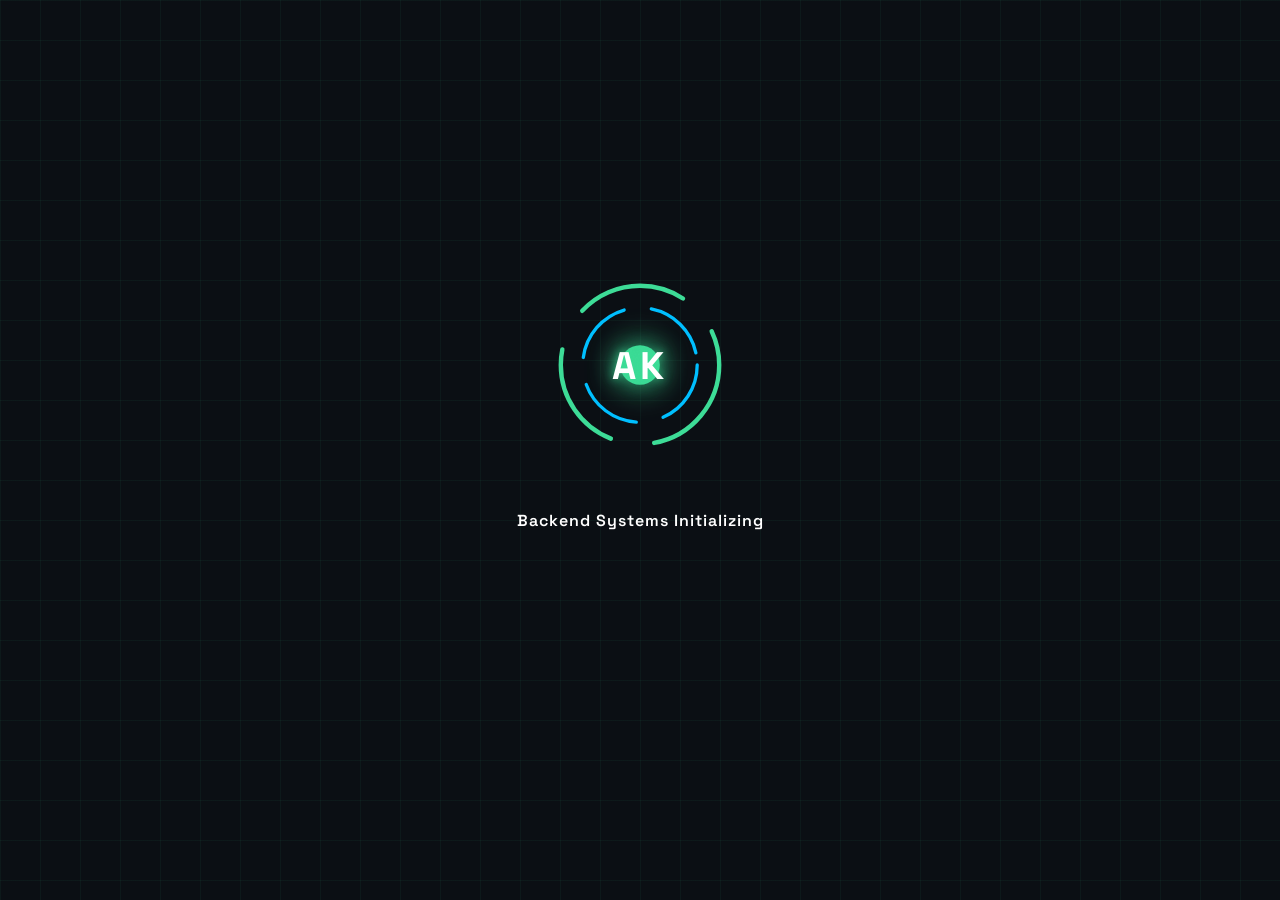
==== commit ec65fe7a: "implement interactive hero section with animations and add page preloader" ====
--- a/index.html
+++ b/index.html
@@ -1,712 +1,1027 @@
 <!DOCTYPE html>
 <html lang="en">
+
 <head>
+  <!-- Basic -->
   <meta charset="UTF-8" />
   <meta name="viewport" content="width=device-width, initial-scale=1.0" />
-  <title>Asit Kumar — Backend Engineer | Portfolio</title>
-  <meta name="description" content="Asit Kumar — Software Engineer specializing in scalable backend systems, Node.js, REST APIs, and clean architecture. Explore my projects, skills, and experience." />
-  <meta name="keywords" content="Asit Kumar, Backend Engineer, Node.js, REST APIs, Portfolio, Software Engineer, Full Stack Developer" />
-  <meta name="theme-color" content="#E4B363" />
-  <meta name="color-scheme" content="light" />
-  <meta name="apple-mobile-web-app-capable" content="yes" />
-
-  <!-- Favicon -->
-  <link rel="icon" type="image/png" sizes="32x32" href="assets/faviconlogo.png" />
-  <link rel="icon" type="image/png" sizes="16x16" href="assets/faviconlogo.png" />
-  <link rel="apple-touch-icon" sizes="180x180" href="assets/faviconlogo.png" />
-
-  <!-- SEO -->
-  <link rel="canonical" href="https://techasit.dev" />
+
+  <!-- Primary SEO -->
+  <title>Asit Kumar | B.Tech CSE Student & Backend Developer</title>
+
+  <meta name="description"
+    content="Asit Kumar is a B.Tech Computer Science student and backend developer skilled in FastAPI, Node.js, PostgreSQL, REST APIs, scalable backend systems, and modern web development." />
+
+  <meta name="keywords"
+    content="Asit Kumar, Backend Developer, B.Tech Student, FastAPI Developer, Node.js Developer, PostgreSQL, REST APIs, Software Engineer, Web Developer, Java Developer" />
+
   <meta name="author" content="Asit Kumar" />
   <meta name="robots" content="index, follow" />
-
-  <!-- Open Graph -->
-  <meta property="og:title" content="Asit Kumar — Backend Engineer" />
-  <meta property="og:description" content="Building scalable backend architectures with Node.js and clean system design." />
+  <meta name="theme-color" content="#0B0F14" />
+
+  <!-- Canonical -->
+  <link rel="canonical" href="https://techasit.dev/" />
+
+  <!-- Favicon -->
+  <link rel="icon" type="image/png" href="assets/faviconlogo.png" />
+
+  <!-- Open Graph / Facebook -->
   <meta property="og:type" content="website" />
-  <meta property="og:url" content="https://techasit.dev" />
-  <meta property="og:image" content="https://techasit.dev/assets/hero-image.png" />
-  <meta property="og:site_name" content="Asit Kumar Portfolio" />
-
-  <!-- Twitter -->
+  <meta property="og:url" content="https://techasit.dev/" />
+  <meta property="og:title" content="Asit Kumar | Backend Developer" />
+  <meta property="og:description"
+    content="Backend Developer building scalable APIs and modern backend systems using FastAPI, Node.js, and PostgreSQL." />
+  <meta property="og:image" content="https://techasit.dev/assets/preview.png" />
+  <meta property="og:site_name" content="TechAsit" />
+  <meta property="og:locale" content="en_US" />
+
+  <!-- Twitter SEO -->
   <meta name="twitter:card" content="summary_large_image" />
-  <meta name="twitter:title" content="Asit Kumar — Backend Engineer" />
-  <meta name="twitter:description" content="Scalable backend systems, APIs, and architecture." />
-  <meta name="twitter:image" content="https://techasit.dev/assets/hero-image.png" />
-
-  <!-- Fonts -->
+  <meta name="twitter:title" content="Asit Kumar | Backend Developer" />
+  <meta name="twitter:description" content="Backend Developer building scalable APIs and systems." />
+  <meta name="twitter:image" content="https://techasit.dev/assets/preview.png" />
+
+  <!-- Performance -->
   <link rel="preconnect" href="https://fonts.googleapis.com" />
   <link rel="preconnect" href="https://fonts.gstatic.com" crossorigin />
-  <link href="https://fonts.googleapis.com/css2?family=Playfair+Display:wght@400;500;600;700&family=Inter:wght@300;400;500;600;700&display=swap" rel="stylesheet" />
-
-  <!-- Styles -->
+
+  <!-- Fonts -->
+  <link
+    href="https://fonts.googleapis.com/css2?family=Manrope:wght@400;500;600;700&family=Space+Grotesk:wght@400;500;600;700&display=swap"
+    rel="stylesheet" />
+
+  <!-- CSS -->
   <link rel="stylesheet" href="style.css" />
   <link rel="stylesheet" href="css/header.css" />
-  <link rel="stylesheet" href="css/hero.css" />
+  <link rel="stylesheet" href="css/panels.css" />
+  <link rel="stylesheet" href="css/graph.css" />
+
+  <!-- Structured Data / Google SEO -->
+  <script type="application/ld+json">
+  {
+    "@context": "https://schema.org",
+    "@type": "Person",
+    "name": "Asit Kumar",
+    "url": "https://techasit.dev",
+    "image": "https://techasit.dev/assets/pic.png",
+    "jobTitle": "Backend Developer",
+    "description": "B.Tech Computer Science student and backend developer skilled in FastAPI, Node.js, PostgreSQL, REST APIs, and scalable backend systems.",
+    "sameAs": [
+      "https://github.com/Asit-14",
+      "https://www.linkedin.com/in/asit14/"
+    ],
+    "knowsAbout": [
+      "FastAPI",
+      "Node.js",
+      "PostgreSQL",
+      "REST APIs",
+      "Backend Development",
+      "JavaScript",
+      "Web Development",
+      "Python",
+      "Java"
+    ]
+  }
+  </script>
 </head>
+
 <body>
 
-  <!-- Page Loader -->
+
+
+  <!-- =========================
+     ENGINEER TERMINAL LOADER
+========================= -->
+
   <div id="page-loader" class="page-loader">
+
+    <div class="loader-grid"></div>
+
     <div class="loader-content">
-      <div class="loader-spinner">
-        <svg viewBox="0 0 50 50" class="loader-svg">
-          <circle cx="25" cy="25" r="20" fill="none" stroke="#E4B363" stroke-width="3" stroke-linecap="round" stroke-dasharray="90 150" stroke-dashoffset="0">
-            <animateTransform attributeName="transform" type="rotate" from="0 25 25" to="360 25 25" dur="1s" repeatCount="indefinite"/>
-          </circle>
+
+      <!-- Loader Core -->
+      <div class="core-loader">
+
+        <svg class="core-svg" viewBox="0 0 200 200">
+
+          <circle class="ring outer-ring" cx="100" cy="100" r="72" />
+
+          <circle class="ring middle-ring" cx="100" cy="100" r="52" />
+
+          <circle class="inner-core" cx="100" cy="100" r="18" />
+
         </svg>
-      </div>
-      <p class="loader-text">Initializing</p>
-    </div>
+
+        <div class="core-center">
+          <span>AK</span>
+        </div>
+
+      </div>
+
+      <!-- Status -->
+      <div class="loader-status">
+
+        <p class="loader-title">
+          Backend Systems Initializing
+        </p>
+
+        <div class="loader-lines">
+          <span>> Loading APIs...</span>
+          <span>> Connecting Database...</span>
+          <span>> Starting Services...</span>
+        </div>
+
+      </div>
+
+    </div>
+
   </div>
 
-  <!-- Scroll Progress Bar -->
-  <div id="scroll-progress" class="scroll-progress"></div>
-
-  <!-- Navigation -->
-  <header class="navbar" id="navbar" role="banner">
-    <div class="navbar-inner">
-      <!-- Left: Brand -->
-      <div class="nav-brand">
-        <a href="#home" class="nav-logo" aria-label="Asit Kumar — Home">
-          <span class="logo-text">Asit<span class="logo-accent">.</span>Kumar</span>
-          <span class="status-indicator" title="System Online" aria-hidden="true">
-            <span class="status-dot"></span>
-          </span>
-        </a>
-      </div>
-      <!-- Center: Links (Desktop) -->
-      <nav class="nav-center" id="nav-menu" role="navigation" aria-label="Main navigation">
-        <ul class="nav-links" role="menubar">
-          <li role="none"><a href="#home" class="nav-link active" role="menuitem">Home</a></li>
-          <li role="none"><a href="#architecture" class="nav-link" role="menuitem">Architecture</a></li>
-          <li role="none"><a href="#projects" class="nav-link" role="menuitem">Projects</a></li>
-          <li role="none"><a href="api-playground.html" class="nav-link" role="menuitem">Playground</a></li>
-          <li role="none"><a href="#contact" class="nav-link" role="menuitem">Contact</a></li>
-        </ul>
-      </nav>
-      <!-- Right: CTA + Hamburger -->
-      <div class="nav-end">
-        <a href="#contact" class="btn-build" aria-label="Get in touch">
-          <span class="btn-build-pulse" aria-hidden="true"></span>
-          Let's Build
-        </a>
-        <button class="hamburger" id="hamburger" aria-label="Toggle navigation menu" aria-expanded="false" aria-controls="nav-menu">
-          <span class="bar"></span>
-          <span class="bar"></span>
-          <span class="bar"></span>
-        </button>
-      </div>
-    </div>
-    <!-- Mobile Dropdown Panel -->
-    <div class="mobile-panel" id="mobile-panel" aria-hidden="true">
-      <nav class="mobile-nav" aria-label="Mobile navigation">
-        <ul class="mobile-links">
-          <li><a href="#home" class="mobile-link">Home</a></li>
-          <li><a href="#architecture" class="mobile-link">Architecture</a></li>
-          <li><a href="#projects" class="mobile-link">Projects</a></li>
-          <li><a href="api-playground.html" class="mobile-link">Playground</a></li>
-          <li><a href="#contact" class="mobile-link">Contact</a></li>
-        </ul>
-        <a href="#contact" class="mobile-cta">Let's Build Together</a>
-      </nav>
-    </div>
+
+
+  <!-- Minimal Floating Top Bar (replaces full navbar) -->
+  <header class="top-bar" id="navbar" role="banner">
+    <a href="#" class="top-bar-logo" aria-label="Home">
+      Asit<span class="logo-accent">.</span>Kumar
+    </a>
+    <div class="top-bar-status">
+      <span class="top-bar-dot"></span>
+      <span class="top-bar-text">Available &mdash; Backend Developer</span>
+    </div>
+    <a href="api-playground.html" class="top-bar-link">Playground &#x2197;</a>
   </header>
 
-  <main>
-    <!-- Hero Section -->
-    <section id="home" class="hero-section">
-      <div class="hero-grid">
-        <div class="hero-content">
-          <p class="hero-greeting hero-reveal">Hello, I'm</p>
-          <h1 class="hero-name">Asit Kumar</h1>
-          <p class="hero-role hero-reveal">Backend Engineer | System Thinker</p>
-          <p class="hero-desc hero-reveal">I design and build scalable backend architectures with clean code, secure APIs, and thoughtful system design.</p>
-          <div class="hero-cta-group hero-reveal">
-            <a href="#architecture" class="btn-hero-primary">Explore Architecture</a>
-            <a href="#projects" class="btn-hero-outline">View Projects</a>
+
+  <!-- Graph Scene -->
+  <main class="graph-scene" id="graph-scene" role="main" aria-label="Interactive portfolio graph">
+    <div class="graph-bg"></div>
+    <svg class="graph-svg" id="graph-svg" aria-hidden="true"></svg>
+
+    <!-- Center Identity Node -->
+    <div class="graph-node-center" id="graph-center">
+      <div class="center-ring"></div>
+      <div class="center-ring center-ring-2"></div>
+      <div class="center-card">
+        <div class="center-status">
+          <span class="center-status-dot"></span>
+          Available for Backend Roles
+        </div>
+        <h1 class="center-name">Asit Kumar</h1>
+        <p class="center-role">Backend Developer</p>
+        <p class="center-tagline">Building scalable backend systems, APIs, and real-time applications.</p>
+        <div class="center-links">
+          <a href="https://www.linkedin.com/in/asit14/" target="_blank" rel="noopener" class="center-link">LinkedIn</a>
+          <a href="https://github.com/Asit-14" target="_blank" rel="noopener" class="center-link">GitHub</a>
+        </div>
+      </div>
+    </div>
+
+    <!-- Satellite Nodes -->
+    <button class="graph-node" data-panel="projects" aria-label="View Projects">
+      <div class="node-icon">
+        <svg viewBox="0 0 24 24" fill="none" stroke="currentColor" stroke-width="1.8">
+          <path d="M3 7h18M3 12h18M3 17h12" />
+        </svg>
+      </div>
+      <span class="node-label">Projects</span>
+      <span class="node-hint">4 builds</span>
+    </button>
+
+    <button class="graph-node" data-panel="skills" aria-label="View Skills">
+      <div class="node-icon">
+        <svg viewBox="0 0 24 24" fill="none" stroke="currentColor" stroke-width="1.8">
+          <path d="M12 2L2 7l10 5 10-5-10-5zM2 17l10 5 10-5M2 12l10 5 10-5" />
+        </svg>
+      </div>
+      <span class="node-label">Skills</span>
+      <span class="node-hint">15+ techs</span>
+    </button>
+
+    <button class="graph-node" data-panel="experience" aria-label="View Experience">
+      <div class="node-icon">
+        <svg viewBox="0 0 24 24" fill="none" stroke="currentColor" stroke-width="1.8">
+          <rect x="2" y="7" width="20" height="14" rx="2" />
+          <path d="M16 7V5a2 2 0 00-2-2h-4a2 2 0 00-2 2v2" />
+        </svg>
+      </div>
+      <span class="node-label">Experience</span>
+      <span class="node-hint">2 positions</span>
+    </button>
+
+    <button class="graph-node" data-panel="profiles" aria-label="View Coding Profiles">
+      <div class="node-icon">
+        <svg viewBox="0 0 24 24" fill="none" stroke="currentColor" stroke-width="1.8">
+          <polyline points="22 12 18 12 15 21 9 3 6 12 2 12" />
+        </svg>
+      </div>
+      <span class="node-label">Profiles</span>
+      <span class="node-hint">200+ solved</span>
+    </button>
+
+    <button class="graph-node" data-panel="contact" aria-label="Contact Me">
+      <div class="node-icon">
+        <svg viewBox="0 0 24 24" fill="none" stroke="currentColor" stroke-width="1.8">
+          <path d="M4 4h16c1.1 0 2 .9 2 2v12c0 1.1-.9 2-2 2H4c-1.1 0-2-.9-2-2V6c0-1.1.9-2 2-2z" />
+          <polyline points="22,6 12,13 2,6" />
+        </svg>
+      </div>
+      <span class="node-label">Contact</span>
+      <span class="node-hint">Let's connect</span>
+    </button>
+
+    <button class="graph-node" data-panel="resume" aria-label="View Resume">
+      <div class="node-icon">
+        <svg viewBox="0 0 24 24" fill="none" stroke="currentColor" stroke-width="1.8">
+          <path d="M14 2H6a2 2 0 00-2 2v16a2 2 0 002 2h12a2 2 0 002-2V8z" />
+          <polyline points="14 2 14 8 20 8" />
+          <line x1="16" y1="13" x2="8" y2="13" />
+          <line x1="16" y1="17" x2="8" y2="17" />
+        </svg>
+      </div>
+      <span class="node-label">Resume</span>
+      <span class="node-hint">Download</span>
+    </button>
+
+    <!-- System Status Bar -->
+    <div class="status-bar" role="status" aria-live="polite">
+      <span><span class="status-bar-dot"></span>System Online</span>
+      <span class="status-bar-sep">|</span>
+      <span>uptime <span id="sys-uptime">0s</span></span>
+      <span class="status-bar-sep">|</span>
+      <span>FastAPI &middot; Node.js &middot; PostgreSQL</span>
+      <span class="status-bar-sep">|</span>
+      <a href="api-playground.html">Playground &#x2197;</a>
+    </div>
+  </main>
+
+  <!-- Tooltip -->
+  <div class="node-tooltip" id="node-tooltip" role="tooltip" aria-hidden="true"></div>
+
+  <!-- Panel Overlay -->
+  <div class="panel-overlay" id="panel-overlay" aria-hidden="true"></div>
+
+  <!-- PROJECTS PANEL -->
+  <aside class="side-panel" id="panel-projects" role="dialog" aria-modal="true" aria-label="Projects">
+    <div class="panel-header">
+      <button class="panel-close" id="close-projects" aria-label="Close panel">
+        <svg viewBox="0 0 24 24" fill="none" stroke="currentColor" stroke-width="2">
+          <line x1="18" y1="6" x2="6" y2="18" />
+          <line x1="6" y1="6" x2="18" y2="18" />
+        </svg>
+      </button>
+      <span class="panel-title">Projects <span class="panel-title-accent">// 4 builds</span></span>
+      <div class="proj-tabs">
+        <button class="proj-tab active" data-proj="0">01 &mdash; AI Platform</button>
+        <button class="proj-tab" data-proj="1">02 &mdash; Food Waste</button>
+        <button class="proj-tab" data-proj="2">03 &mdash; EchoSphere</button>
+        <button class="proj-tab" data-proj="3">04 &mdash; Face Recog.</button>
+      </div>
+      <div class="panel-nav-arrows">
+        <button class="panel-nav-btn" data-nav-to="resume" aria-label="Previous: Resume">&#x2190; Resume</button>
+        <button class="panel-nav-btn" data-nav-to="skills" aria-label="Next: Skills">Skills &#x2192;</button>
+      </div>
+    </div>
+    <div class="panel-body">
+
+      <!-- ======= PROJECT 0 ======= -->
+      <div class="proj-content active" data-proj-content="0">
+        <div class="proj-header">
+          <div class="proj-number">01 / 04</div>
+          <h2 class="proj-title">AI-Powered Internship Recommendation Platform</h2>
+          <span class="proj-badge proj-badge-ai">AI &middot; Full-Stack</span>
+        </div>
+        <div class="proj-section">
+          <div class="proj-section-label">Overview</div>
+          <p class="proj-overview-text">Full-stack internship management platform with AI-driven resume parsing, skill
+            extraction, and TF-IDF cosine similarity matching. Secure RESTful API backend with RBAC across student,
+            company, and admin roles. Designed for scalable internship lifecycle management and automated recommendation
+            pipelines.</p>
+        </div>
+        <div class="proj-section">
+          <div class="proj-section-label">Architecture Highlights</div>
+          <div class="proj-arch-grid">
+            <div class="proj-arch-card"><span class="proj-arch-card-icon">&#x1F9E0;</span>
+              <div class="proj-arch-card-label">TF-IDF Engine</div>
+            </div>
+            <div class="proj-arch-card"><span class="proj-arch-card-icon">&#x1F512;</span>
+              <div class="proj-arch-card-label">RBAC Auth</div>
+            </div>
+            <div class="proj-arch-card"><span class="proj-arch-card-icon">&#x1F4C4;</span>
+              <div class="proj-arch-card-label">Resume Parser</div>
+            </div>
+            <div class="proj-arch-card"><span class="proj-arch-card-icon">&#x1F5C4;&#xFE0F;</span>
+              <div class="proj-arch-card-label">PostgreSQL</div>
+            </div>
+            <div class="proj-arch-card"><span class="proj-arch-card-icon">&#x26A1;</span>
+              <div class="proj-arch-card-label">FastAPI</div>
+            </div>
+            <div class="proj-arch-card"><span class="proj-arch-card-icon">&#x1F310;</span>
+              <div class="proj-arch-card-label">Next.js UI</div>
+            </div>
           </div>
         </div>
-        <div class="hero-visual">
-          <!-- Mini Architecture Diagram -->
-          <div class="hero-diagram">
-            <div class="diagram-node">
-              <div class="diagram-node-icon">
-                <svg viewBox="0 0 24 24" fill="none" stroke="currentColor" stroke-width="1.5"><circle cx="12" cy="12" r="10"/><line x1="2" y1="12" x2="22" y2="12"/><path d="M12 2a15.3 15.3 0 014 10 15.3 15.3 0 01-4 10 15.3 15.3 0 01-4-10 15.3 15.3 0 014-10z"/></svg>
-              </div>
-              <div class="diagram-node-info">
-                <span class="diagram-node-label">API Gateway</span>
-                <span class="diagram-node-tech">Express.js / REST</span>
-              </div>
-            </div>
-            <div class="diagram-connector"><span class="pulse-dot"></span></div>
-            <div class="diagram-node">
-              <div class="diagram-node-icon">
-                <svg viewBox="0 0 24 24" fill="none" stroke="currentColor" stroke-width="1.5"><path d="M12 2L2 7l10 5 10-5-10-5zM2 17l10 5 10-5M2 12l10 5 10-5"/></svg>
-              </div>
-              <div class="diagram-node-info">
-                <span class="diagram-node-label">Service Layer</span>
-                <span class="diagram-node-tech">Business Logic</span>
-              </div>
-            </div>
-            <div class="diagram-connector"><span class="pulse-dot"></span></div>
-            <div class="diagram-node">
-              <div class="diagram-node-icon">
-                <svg viewBox="0 0 24 24" fill="none" stroke="currentColor" stroke-width="1.5"><ellipse cx="12" cy="5" rx="9" ry="3"/><path d="M21 12c0 1.66-4 3-9 3s-9-1.34-9-3"/><path d="M3 5v14c0 1.66 4 3 9 3s9-1.34 9-3V5"/></svg>
-              </div>
-              <div class="diagram-node-info">
-                <span class="diagram-node-label">Database</span>
-                <span class="diagram-node-tech">MongoDB / MySQL</span>
-              </div>
+        <div class="proj-section">
+          <div class="proj-section-label">Tech Stack</div>
+          <div class="proj-tech-tags"><span class="tag">FastAPI</span><span class="tag">Next.js</span><span
+              class="tag">TypeScript</span><span class="tag">PostgreSQL</span><span class="tag">SQLAlchemy</span><span
+              class="tag">JWT</span><span class="tag">RBAC</span><span class="tag">Scikit-learn</span><span
+              class="tag">Tailwind CSS</span></div>
+        </div>
+        <div class="proj-section">
+          <div class="proj-section-label">Key Backend Features</div>
+          <ul class="proj-challenges-list">
+            <li>TF-IDF vectorization + cosine similarity scoring for internship matching</li>
+            <li>JWT authentication with RBAC for 3 isolated user roles</li>
+            <li>Async FastAPI endpoints with SQLAlchemy ORM and Alembic migrations</li>
+            <li>Resume parsing pipeline with skill extraction and normalization</li>
+          </ul>
+        </div>
+        <div class="proj-actions">
+          <a href="https://github.com/Asit-14/internship_recommendation" target="_blank" rel="noopener"
+            class="btn btn-secondary">&#x21D7;
+            GitHub</a>
+          <a href="https://internship-recommendation-two.vercel.app/" target="_blank" rel="noopener"
+            class="btn btn-primary">View Project</a>
+        </div>
+      </div>
+
+      <!-- ======= PROJECT 1 ======= -->
+      <div class="proj-content" data-proj-content="1">
+        <div class="proj-header">
+          <div class="proj-number">02 / 04</div>
+          <h2 class="proj-title">Smart Food Waste Reduction Platform</h2>
+          <span class="proj-badge proj-badge-be">Backend &middot; Real-Time</span>
+        </div>
+        <div class="proj-section">
+          <div class="proj-section-label">Overview</div>
+          <p class="proj-overview-text">Scalable food donation platform connecting donors and recipients via geospatial
+            matching, real-time donation tracking, and Redis-cached hot data paths. Full JWT + RBAC system for donors,
+            recipients, and admins with Socket.io event-driven updates.</p>
+        </div>
+        <div class="proj-section">
+          <div class="proj-section-label">Architecture Highlights</div>
+          <div class="proj-arch-grid">
+            <div class="proj-arch-card"><span class="proj-arch-card-icon">&#x1F4CD;</span>
+              <div class="proj-arch-card-label">Geospatial API</div>
+            </div>
+            <div class="proj-arch-card"><span class="proj-arch-card-icon">&#x26A1;</span>
+              <div class="proj-arch-card-label">Redis Cache</div>
+            </div>
+            <div class="proj-arch-card"><span class="proj-arch-card-icon">&#x1F4AC;</span>
+              <div class="proj-arch-card-label">Socket.io RT</div>
+            </div>
+            <div class="proj-arch-card"><span class="proj-arch-card-icon">&#x1F5C4;&#xFE0F;</span>
+              <div class="proj-arch-card-label">MongoDB</div>
+            </div>
+            <div class="proj-arch-card"><span class="proj-arch-card-icon">&#x1F512;</span>
+              <div class="proj-arch-card-label">JWT / RBAC</div>
+            </div>
+            <div class="proj-arch-card"><span class="proj-arch-card-icon">&#x269B;&#xFE0F;</span>
+              <div class="proj-arch-card-label">React.js UI</div>
             </div>
           </div>
-          <!-- Typing Terminal -->
-          <div class="hero-terminal">
-            <div class="terminal-header">
-              <span class="terminal-dot red"></span>
-              <span class="terminal-dot yellow"></span>
-              <span class="terminal-dot green"></span>
-              <span class="terminal-title">backend.js</span>
-            </div>
-            <div class="terminal-body">
-              <span class="terminal-prompt">$ </span><span class="terminal-text" id="typing-text"></span><span class="terminal-cursor"></span>
+        </div>
+        <div class="proj-section">
+          <div class="proj-section-label">Tech Stack</div>
+          <div class="proj-tech-tags"><span class="tag">Node.js</span><span class="tag">Express.js</span><span
+              class="tag">MongoDB</span><span class="tag">Redis</span><span class="tag">Socket.io</span><span
+              class="tag">JWT</span><span class="tag">RBAC</span><span class="tag">React.js</span></div>
+        </div>
+        <div class="proj-section">
+          <div class="proj-section-label">Key Backend Features</div>
+          <ul class="proj-challenges-list">
+            <li>Geospatial indexing in MongoDB for efficient nearby-donor queries</li>
+            <li>Redis TTL caching strategy with real-time cache invalidation</li>
+            <li>Socket.io rooms for isolated donor-recipient session events</li>
+            <li>Role-based middleware separating donor, recipient, and admin APIs</li>
+          </ul>
+        </div>
+        <div class="proj-actions">
+          <a href="https://github.com/Asit-14/foodbridge-frontend" target="_blank" rel="noopener" class="btn btn-secondary">&#x21D7;
+            GitHub</a>
+          <a href="https://www.wastefood.tech/" target="_blank" rel="noopener" class="btn btn-primary">View Project</a>
+        </div>
+      </div>
+
+      <!-- ======= PROJECT 2 ======= -->
+      <div class="proj-content" data-proj-content="2">
+        <div class="proj-header">
+          <div class="proj-number">03 / 04</div>
+          <h2 class="proj-title">EchoSphere &mdash; Real-Time Chat Application</h2>
+          <span class="proj-badge proj-badge-rt">Real-Time &middot; Live</span>
+        </div>
+        <div class="proj-section">
+          <div class="proj-section-label">Overview</div>
+          <p class="proj-overview-text">Production-grade real-time messaging platform with bidirectional Socket.io
+            events, OAuth 2.0 social login, and JWT session management. Secure Express.js API layer with input
+            validation, rate limiting, and scalable message delivery architecture. Fully deployed and live.</p>
+        </div>
+        <div class="proj-section">
+          <div class="proj-section-label">Architecture Highlights</div>
+          <div class="proj-arch-grid">
+            <div class="proj-arch-card"><span class="proj-arch-card-icon">&#x1F4AC;</span>
+              <div class="proj-arch-card-label">Socket.io</div>
+            </div>
+            <div class="proj-arch-card"><span class="proj-arch-card-icon">&#x1F511;</span>
+              <div class="proj-arch-card-label">OAuth 2.0</div>
+            </div>
+            <div class="proj-arch-card"><span class="proj-arch-card-icon">&#x1F5C4;&#xFE0F;</span>
+              <div class="proj-arch-card-label">MongoDB</div>
+            </div>
+            <div class="proj-arch-card"><span class="proj-arch-card-icon">&#x1F512;</span>
+              <div class="proj-arch-card-label">JWT Auth</div>
+            </div>
+            <div class="proj-arch-card"><span class="proj-arch-card-icon">&#x26A1;</span>
+              <div class="proj-arch-card-label">Express.js</div>
+            </div>
+            <div class="proj-arch-card"><span class="proj-arch-card-icon">&#x1F7E2;</span>
+              <div class="proj-arch-card-label">Live Deployed</div>
             </div>
           </div>
         </div>
-      </div>
-    </section>
-
-    <!-- How I Engineer Systems Section -->
-    <section id="engineering" class="section">
-      <div class="container">
-        <h2 class="section-label reveal-up">Process</h2>
-        <h3 class="section-title reveal-up">How I Engineer Systems</h3>
-        <p class="section-desc reveal-up">Every backend system I build follows a structured approach from requirements to deployment.</p>
-        <div class="engineering-grid">
-          <div class="eng-card reveal-up" data-step="01">
-            <div class="eng-icon">
-              <svg viewBox="0 0 24 24" fill="none" stroke="currentColor" stroke-width="1.5"><path d="M9 5H7a2 2 0 00-2 2v12a2 2 0 002 2h10a2 2 0 002-2V7a2 2 0 00-2-2h-2M9 5a2 2 0 002 2h2a2 2 0 002-2M9 5a2 2 0 012-2h2a2 2 0 012 2m-3 7h3m-3 4h3m-6-4h.01M9 16h.01"/></svg>
-            </div>
-            <h4>Requirement Breakdown</h4>
-            <p>Analyzing business requirements, defining API contracts, and mapping data flows before writing any code.</p>
+        <div class="proj-section">
+          <div class="proj-section-label">Tech Stack</div>
+          <div class="proj-tech-tags"><span class="tag">Node.js</span><span class="tag">Express.js</span><span
+              class="tag">MongoDB</span><span class="tag">Socket.io</span><span class="tag">OAuth 2.0</span><span
+              class="tag">JWT</span><span class="tag">React.js</span></div>
+        </div>
+        <div class="proj-section">
+          <div class="proj-section-label">Key Backend Features</div>
+          <ul class="proj-challenges-list">
+            <li>Bidirectional WebSocket events with graceful reconnect and room isolation</li>
+            <li>OAuth 2.0 token exchange securely bridged to JWT session lifecycle</li>
+            <li>Message deduplication and ordering guarantees under concurrent load</li>
+            <li>Rate-limited REST API endpoints with input sanitization middleware</li>
+          </ul>
+        </div>
+        <div class="proj-actions">
+          <a href="https://github.com/Asit-14/echosphere-app" target="_blank" rel="noopener" class="btn btn-secondary">&#x21D7;
+            GitHub</a>
+          <a href="https://www.techinc.app" target="_blank" rel="noopener" class="btn btn-primary">&#x1F517; Live
+            Demo</a>
+        </div>
+      </div>
+
+      <!-- ======= PROJECT 3 ======= -->
+      <div class="proj-content" data-proj-content="3">
+        <div class="proj-header">
+          <div class="proj-number">04 / 04</div>
+          <h2 class="proj-title">Face Recognition System</h2>
+          <span class="proj-badge proj-badge-cv">Computer Vision &middot; Python</span>
+        </div>
+        <div class="proj-section">
+          <div class="proj-section-label">Overview</div>
+          <p class="proj-overview-text">Real-time face recognition system using Python, OpenCV, and dlib face embeddings
+            for live webcam identity detection. Implements face encoding extraction, nearest-match recognition,
+            confidence scoring, and UI overlays. Optional DeepFace integration for AI-based age estimation workflows.
+          </p>
+        </div>
+        <div class="proj-section">
+          <div class="proj-section-label">Architecture Highlights</div>
+          <div class="proj-arch-grid">
+            <div class="proj-arch-card"><span class="proj-arch-card-icon">&#x1F4F7;</span>
+              <div class="proj-arch-card-label">Live Webcam</div>
+            </div>
+            <div class="proj-arch-card"><span class="proj-arch-card-icon">&#x1F9EC;</span>
+              <div class="proj-arch-card-label">Face Embeddings</div>
+            </div>
+            <div class="proj-arch-card"><span class="proj-arch-card-icon">&#x1F3AF;</span>
+              <div class="proj-arch-card-label">Confidence Score</div>
+            </div>
+            <div class="proj-arch-card"><span class="proj-arch-card-icon">&#x1F441;&#xFE0F;</span>
+              <div class="proj-arch-card-label">dlib Detector</div>
+            </div>
+            <div class="proj-arch-card"><span class="proj-arch-card-icon">&#x1F916;</span>
+              <div class="proj-arch-card-label">DeepFace AI</div>
+            </div>
+            <div class="proj-arch-card"><span class="proj-arch-card-icon">&#x26A0;&#xFE0F;</span>
+              <div class="proj-arch-card-label">Error Handling</div>
+            </div>
           </div>
-          <div class="eng-card reveal-up delay-50" data-step="02">
-            <div class="eng-icon">
-              <svg viewBox="0 0 24 24" fill="none" stroke="currentColor" stroke-width="1.5"><ellipse cx="12" cy="5" rx="9" ry="3"/><path d="M21 12c0 1.66-4 3-9 3s-9-1.34-9-3"/><path d="M3 5v14c0 1.66 4 3 9 3s9-1.34 9-3V5"/></svg>
-            </div>
-            <h4>Database Modeling</h4>
-            <p>Designing normalized schemas, defining relationships, indexing strategies, and planning for data integrity.</p>
-          </div>
-          <div class="eng-card reveal-up delay-100" data-step="03">
-            <div class="eng-icon">
-              <svg viewBox="0 0 24 24" fill="none" stroke="currentColor" stroke-width="1.5"><path d="M12 15v2m-6 4h12a2 2 0 002-2v-6a2 2 0 00-2-2H6a2 2 0 00-2 2v6a2 2 0 002 2zm10-10V7a4 4 0 00-8 0v4h8z"/></svg>
-            </div>
-            <h4>Secure API Design</h4>
-            <p>Implementing JWT authentication, role-based access control, input validation, and rate limiting.</p>
-          </div>
-          <div class="eng-card reveal-up" data-step="04">
-            <div class="eng-icon">
-              <svg viewBox="0 0 24 24" fill="none" stroke="currentColor" stroke-width="1.5"><path d="M12 8v4m0 4h.01M21 12a9 9 0 11-18 0 9 9 0 0118 0z"/></svg>
-            </div>
-            <h4>Error Handling Strategy</h4>
-            <p>Centralized error middleware, structured error responses, logging, and graceful failure recovery.</p>
-          </div>
-          <div class="eng-card reveal-up delay-50" data-step="05">
-            <div class="eng-icon">
-              <svg viewBox="0 0 24 24" fill="none" stroke="currentColor" stroke-width="1.5"><path d="M13 10V3L4 14h7v7l9-11h-7z"/></svg>
-            </div>
-            <h4>Performance Tuning</h4>
-            <p>Query optimization, caching strategies, connection pooling, and efficient data serialization.</p>
-          </div>
-          <div class="eng-card reveal-up delay-100" data-step="06">
-            <div class="eng-icon">
-              <svg viewBox="0 0 24 24" fill="none" stroke="currentColor" stroke-width="1.5"><path d="M7 16a4 4 0 01-.88-7.903A5 5 0 1115.9 6L16 6a5 5 0 011 9.9M15 13l-3-3m0 0l-3 3m3-3v12"/></svg>
-            </div>
-            <h4>Deployment Strategy</h4>
-            <p>CI/CD pipelines, environment configuration, monitoring setup, and production-ready deployments.</p>
-          </div>
-        </div>
-      </div>
-    </section>
-
-    <!-- Architecture Section -->
-    <section id="architecture" class="section section-cream">
-      <div class="container">
-        <h2 class="section-label reveal-up">System Design</h2>
-        <h3 class="section-title reveal-up">Architecture Overview</h3>
-        <p class="section-desc reveal-up">A visual representation of how I structure backend services.</p>
-
-        <div class="architecture-wrapper reveal-up">
-          <div class="arch-diagram" id="arch-diagram">
-            <!-- Request Flow Line -->
-            <svg class="arch-flow-svg" id="arch-flow-svg" aria-hidden="true"></svg>
-
-            <!-- Nodes -->
-            <div class="arch-node" data-node="client" data-connects="api">
-              <div class="arch-node-icon">
-                <svg viewBox="0 0 24 24" fill="none" stroke="currentColor" stroke-width="1.5"><rect x="2" y="3" width="20" height="14" rx="2"/><line x1="8" y1="21" x2="16" y2="21"/><line x1="12" y1="17" x2="12" y2="21"/></svg>
-              </div>
-              <span class="arch-node-label">Client</span>
-              <span class="arch-node-tech">Browser / Mobile</span>
-            </div>
-
-            <div class="arch-node" data-node="api" data-connects="auth,service">
-              <div class="arch-node-icon">
-                <svg viewBox="0 0 24 24" fill="none" stroke="currentColor" stroke-width="1.5"><circle cx="12" cy="12" r="10"/><line x1="2" y1="12" x2="22" y2="12"/><path d="M12 2a15.3 15.3 0 014 10 15.3 15.3 0 01-4 10 15.3 15.3 0 01-4-10 15.3 15.3 0 014-10z"/></svg>
-              </div>
-              <span class="arch-node-label">API Layer</span>
-              <span class="arch-node-tech">Express.js / REST</span>
-            </div>
-
-            <div class="arch-node" data-node="auth" data-connects="service">
-              <div class="arch-node-icon">
-                <svg viewBox="0 0 24 24" fill="none" stroke="currentColor" stroke-width="1.5"><path d="M12 15v2m-6 4h12a2 2 0 002-2v-6a2 2 0 00-2-2H6a2 2 0 00-2 2v6a2 2 0 002 2zm10-10V7a4 4 0 00-8 0v4h8z"/></svg>
-              </div>
-              <span class="arch-node-label">Auth Module</span>
-              <span class="arch-node-tech">JWT / RBAC</span>
-            </div>
-
-            <div class="arch-node" data-node="service" data-connects="database,cache,logger">
-              <div class="arch-node-icon">
-                <svg viewBox="0 0 24 24" fill="none" stroke="currentColor" stroke-width="1.5"><path d="M12 2L2 7l10 5 10-5-10-5zM2 17l10 5 10-5M2 12l10 5 10-5"/></svg>
-              </div>
-              <span class="arch-node-label">Service Layer</span>
-              <span class="arch-node-tech">Business Logic</span>
-            </div>
-
-            <div class="arch-node" data-node="database">
-              <div class="arch-node-icon">
-                <svg viewBox="0 0 24 24" fill="none" stroke="currentColor" stroke-width="1.5"><ellipse cx="12" cy="5" rx="9" ry="3"/><path d="M21 12c0 1.66-4 3-9 3s-9-1.34-9-3"/><path d="M3 5v14c0 1.66 4 3 9 3s9-1.34 9-3V5"/></svg>
-              </div>
-              <span class="arch-node-label">Database</span>
-              <span class="arch-node-tech">MongoDB / MySQL</span>
-            </div>
-
-            <div class="arch-node" data-node="cache">
-              <div class="arch-node-icon">
-                <svg viewBox="0 0 24 24" fill="none" stroke="currentColor" stroke-width="1.5"><path d="M13 10V3L4 14h7v7l9-11h-7z"/></svg>
-              </div>
-              <span class="arch-node-label">Cache</span>
-              <span class="arch-node-tech">In-Memory</span>
-            </div>
-
-            <div class="arch-node" data-node="logger">
-              <div class="arch-node-icon">
-                <svg viewBox="0 0 24 24" fill="none" stroke="currentColor" stroke-width="1.5"><path d="M14 2H6a2 2 0 00-2 2v16a2 2 0 002 2h12a2 2 0 002-2V8z"/><polyline points="14 2 14 8 20 8"/><line x1="16" y1="13" x2="8" y2="13"/><line x1="16" y1="17" x2="8" y2="17"/></svg>
-              </div>
-              <span class="arch-node-label">Logger</span>
-              <span class="arch-node-tech">Winston / Logs</span>
-            </div>
-          </div>
-        </div>
-
-        <!-- Backend Metrics Dashboard -->
-        <div class="metrics-dashboard reveal-up">
-          <h4 class="metrics-title">Live System Metrics <span class="metrics-badge">Simulated</span></h4>
-          <div class="metrics-grid">
-            <div class="metric-card">
-              <div class="metric-card-header">
-                <span class="metric-card-label">Requests / min</span>
-                <span class="metric-card-status status-green"></span>
-              </div>
-              <span class="metric-card-value" id="metric-rpm">142</span>
-              <div class="metric-bar">
-                <div class="metric-bar-fill" id="metric-rpm-bar" style="width: 71%"></div>
-              </div>
-            </div>
-            <div class="metric-card">
-              <div class="metric-card-header">
-                <span class="metric-card-label">Avg Latency</span>
-                <span class="metric-card-status status-green"></span>
-              </div>
-              <span class="metric-card-value" id="metric-latency">23<small>ms</small></span>
-              <div class="metric-bar">
-                <div class="metric-bar-fill" id="metric-latency-bar" style="width: 23%"></div>
-              </div>
-            </div>
-            <div class="metric-card">
-              <div class="metric-card-header">
-                <span class="metric-card-label">Error Rate</span>
-                <span class="metric-card-status status-green"></span>
-              </div>
-              <span class="metric-card-value" id="metric-errors">0.3<small>%</small></span>
-              <div class="metric-bar">
-                <div class="metric-bar-fill metric-bar-error" id="metric-errors-bar" style="width: 3%"></div>
-              </div>
-            </div>
-            <div class="metric-card">
-              <div class="metric-card-header">
-                <span class="metric-card-label">System Health</span>
-                <span class="metric-card-status status-green"></span>
-              </div>
-              <span class="metric-card-value metric-health" id="metric-health">Operational</span>
-              <div class="metric-bar">
-                <div class="metric-bar-fill metric-bar-health" id="metric-health-bar" style="width: 98%"></div>
-              </div>
-            </div>
-          </div>
-        </div>
-      </div>
-    </section>
-
-    <!-- Experience Section -->
-    <section id="experience" class="section">
-      <div class="container">
-        <h2 class="section-label reveal-up">Career</h2>
-        <h3 class="section-title reveal-up">Experience</h3>
-        <div class="experience-grid">
-          <div class="exp-card reveal-up">
-            <div class="exp-header">
-              <div>
-                <h4>Backend Developer Intern</h4>
-                <p class="exp-company">Webapphealing Technology Pvt Ltd, Noida</p>
-              </div>
-              <span class="exp-date">Jan 2026 - Present</span>
-            </div>
-            <ul class="exp-list">
-              <li>Handled backend development and integrated REST APIs using Node.js.</li>
-              <li>Debugged API issues and optimized backend logic.</li>
-              <li>Used Postman and Git for testing and collaboration.</li>
+        </div>
+        <div class="proj-section">
+          <div class="proj-section-label">Tech Stack</div>
+          <div class="proj-tech-tags"><span class="tag">Python</span><span class="tag">OpenCV</span><span
+              class="tag">dlib</span><span class="tag">face_recognition</span><span class="tag">DeepFace</span><span
+              class="tag">NumPy</span></div>
+        </div>
+        <div class="proj-section">
+          <div class="proj-section-label">Key Backend Features</div>
+          <ul class="proj-challenges-list">
+            <li>Real-time face encoding at 30fps with multi-face tracking</li>
+            <li>Nearest-match algorithm using Euclidean distance on 128-d embeddings</li>
+            <li>Defensive error handling for missing images, low-light, and unknown faces</li>
+            <li>Optional async DeepFace age estimation without blocking main loop</li>
+          </ul>
+        </div>
+        <div class="proj-actions">
+          <a href="https://github.com/Asit-14/Face-Recognition-project" target="_blank" rel="noopener" class="btn btn-secondary">&#x21D7;
+            GitHub</a>
+        </div>
+      </div>
+
+    </div><!-- end panel-body -->
+  </aside>
+
+  <!-- SKILLS PANEL -->
+  <aside class="side-panel" id="panel-skills" role="dialog" aria-modal="true" aria-label="Skills">
+    <div class="panel-header">
+      <button class="panel-close" aria-label="Close panel"><svg viewBox="0 0 24 24" fill="none" stroke="currentColor"
+          stroke-width="2">
+          <line x1="18" y1="6" x2="6" y2="18" />
+          <line x1="6" y1="6" x2="18" y2="18" />
+        </svg></button>
+      <span class="panel-title">Skills <span class="panel-title-accent">// 15+ technologies</span></span>
+      <div class="panel-nav-arrows">
+        <button class="panel-nav-btn" data-nav-to="projects" aria-label="Previous: Projects">&#x2190; Projects</button>
+        <button class="panel-nav-btn" data-nav-to="experience" aria-label="Next: Experience">Experience
+          &#x2192;</button>
+      </div>
+    </div>
+<div class="panel-body">
+  <p class="skills-intro">
+    Backend-focused engineering stack built through real-world APIs, scalable systems, real-time applications, cloud integrations, and AI-powered workflows.
+  </p>
+
+  <!-- Backend -->
+  <div class="skill-group skill-group--backend">
+    <div class="skill-group-header">
+      <span class="skill-group-label">Backend Engineering</span>
+      <span class="skill-group-bar"></span>
+      <span class="skill-group-count">7 skills</span>
+    </div>
+
+    <div class="skill-pills">
+      <span class="skill-pill">Python</span>
+      <span class="skill-pill">FastAPI</span>
+      <span class="skill-pill">Node.js</span>
+      <span class="skill-pill">Express.js</span>
+      <span class="skill-pill">REST APIs</span>
+      <span class="skill-pill">Socket.io</span>
+      <span class="skill-pill">Microservices</span>
+    </div>
+  </div>
+
+  <!-- Databases -->
+  <div class="skill-group">
+    <div class="skill-group-header">
+      <span class="skill-group-label">Databases</span>
+      <span class="skill-group-bar"></span>
+      <span class="skill-group-count">4 skills</span>
+    </div>
+
+    <div class="skill-pills">
+      <span class="skill-pill">PostgreSQL</span>
+      <span class="skill-pill">MongoDB</span>
+      <span class="skill-pill">Redis</span>
+      <span class="skill-pill">MySQL</span>
+    </div>
+  </div>
+
+  <!-- Auth -->
+  <div class="skill-group">
+    <div class="skill-group-header">
+      <span class="skill-group-label">Auth & Security</span>
+      <span class="skill-group-bar"></span>
+      <span class="skill-group-count">4 skills</span>
+    </div>
+
+    <div class="skill-pills">
+      <span class="skill-pill">JWT</span>
+      <span class="skill-pill">RBAC</span>
+      <span class="skill-pill">OAuth 2.0</span>
+      <span class="skill-pill">Session Management</span>
+    </div>
+  </div>
+
+  <!-- AI -->
+  <div class="skill-group skill-group--ai">
+    <div class="skill-group-header">
+      <span class="skill-group-label">AI & Intelligent Systems</span>
+      <span class="skill-group-bar"></span>
+      <span class="skill-group-count">9 skills</span>
+    </div>
+
+    <div class="skill-pills">
+      <span class="skill-pill">RAG</span>
+      <span class="skill-pill">Vector Databases</span>
+      <span class="skill-pill">Scikit-learn</span>
+      <span class="skill-pill">TF-IDF</span>
+      <span class="skill-pill">Cosine Similarity</span>
+      <span class="skill-pill">OpenCV</span>
+      <span class="skill-pill">dlib</span>
+      <span class="skill-pill">DeepFace</span>
+      <span class="skill-pill">Resume Parsing</span>
+    </div>
+  </div>
+
+  <!-- Frontend -->
+  <div class="skill-group">
+    <div class="skill-group-header">
+      <span class="skill-group-label">Frontend</span>
+      <span class="skill-group-bar"></span>
+      <span class="skill-group-count">4 skills</span>
+    </div>
+
+    <div class="skill-pills">
+      <span class="skill-pill">React.js</span>
+      <span class="skill-pill">TypeScript</span>
+      <span class="skill-pill">HTML</span>
+      <span class="skill-pill">CSS</span>
+    </div>
+  </div>
+
+  <!-- DevOps -->
+  <div class="skill-group">
+    <div class="skill-group-header">
+      <span class="skill-group-label">DevOps & Tools</span>
+      <span class="skill-group-bar"></span>
+      <span class="skill-group-count">7 skills</span>
+    </div>
+
+    <div class="skill-pills">
+      <span class="skill-pill">Docker</span>
+      <span class="skill-pill">Git</span>
+      <span class="skill-pill">GitHub</span>
+      <span class="skill-pill">Linux</span>
+      <span class="skill-pill">AWS S3</span>
+      <span class="skill-pill">Postman</span>
+      <span class="skill-pill">CI/CD</span>
+    </div>
+  </div>
+
+  <!-- Languages -->
+  <div class="skill-group">
+    <div class="skill-group-header">
+      <span class="skill-group-label">Languages</span>
+      <span class="skill-group-bar"></span>
+      <span class="skill-group-count">5 skills</span>
+    </div>
+
+    <div class="skill-pills">
+      <span class="skill-pill">Python</span>
+      <span class="skill-pill">JavaScript</span>
+      <span class="skill-pill">TypeScript</span>
+      <span class="skill-pill">SQL</span>
+      <span class="skill-pill">Java</span>
+    </div>
+  </div>
+</div>
+  </aside>
+
+  <!-- EXPERIENCE PANEL -->
+  <aside class="side-panel" id="panel-experience" role="dialog" aria-modal="true" aria-label="Experience">
+    <div class="panel-header">
+      <button class="panel-close" aria-label="Close panel"><svg viewBox="0 0 24 24" fill="none" stroke="currentColor"
+          stroke-width="2">
+          <line x1="18" y1="6" x2="6" y2="18" />
+          <line x1="6" y1="6" x2="18" y2="18" />
+        </svg></button>
+      <span class="panel-title">Experience <span class="panel-title-accent">// 2 positions</span></span>
+      <div class="panel-nav-arrows">
+        <button class="panel-nav-btn" data-nav-to="skills" aria-label="Previous: Skills">&#x2190; Skills</button>
+        <button class="panel-nav-btn" data-nav-to="profiles" aria-label="Next: Profiles">Profiles &#x2192;</button>
+      </div>
+    </div>
+    <div class="panel-body">
+      <p class="exp-intro">Backend engineering roles focused on API design, authentication, and database optimization.
+      </p>
+      <div class="timeline">
+        <div class="timeline-item">
+          <div class="timeline-dot"></div>
+          <div class="timeline-card">
+            <div class="timeline-header">
+              <div class="timeline-role">Backend Developer Trainee</div>
+              <div class="timeline-company">Knowledge Excel Pvt Ltd</div>
+              <div class="timeline-date">Mar 2026 &mdash; Present</div>
+            </div>
+            <ul class="timeline-list">
+              <li>Building RESTful APIs using Python FastAPI with async patterns</li>
+              <li>PostgreSQL schema optimization, indexing, and query performance tuning</li>
+              <li>JWT authentication and secure session workflow implementation</li>
+              <li>AWS S3 integration and RAG-based AI workflow exploration</li>
+              <li>Agile collaboration with Git-based version control and code reviews</li>
             </ul>
           </div>
-          <div class="exp-card reveal-up delay-100">
-            <div class="exp-header">
-              <div>
-                <h4>Software Intern</h4>
-                <p class="exp-company">Planetcast Media Services Limited, Noida</p>
-              </div>
-              <span class="exp-date">Sep 2025 - Dec 2025</span>
-            </div>
-            <ul class="exp-list">
-              <li>Developed and maintained backend logic for internal software modules.</li>
-              <li>Resolved software defects through debugging.</li>
-              <li>Collaborated with cross-functional teams on system architecture.</li>
+        </div>
+        <div class="timeline-item">
+          <div class="timeline-dot"></div>
+          <div class="timeline-card">
+            <div class="timeline-header">
+              <div class="timeline-role">Backend Developer Intern</div>
+              <div class="timeline-company">Webapphealing Technology Pvt. Ltd.</div>
+              <div class="timeline-date">Dec 2024 &mdash; Feb 2025</div>
+            </div>
+            <ul class="timeline-list">
+              <li>Built 12+ RESTful API endpoints using Node.js and Express.js</li>
+              <li>Implemented JWT authentication and role-based access control</li>
+              <li>Developed reusable middleware layers and backend validation pipelines</li>
+              <li>Improved API request handling performance and response consistency</li>
             </ul>
           </div>
         </div>
-
-        <!-- Education -->
-        <div class="education-block reveal-up delay-200">
-          <h4 class="subsection-title">Education</h4>
-          <div class="edu-card">
-            <span class="edu-date">2022 - 2026 (Expected)</span>
-            <h4>B.Tech in Computer Science & Engineering</h4>
-            <p>Dr. A.P.J. Abdul Kalam Technical University</p>
-            <span class="edu-badge">CGPA: 7.5/10</span>
+      </div>
+<div class="edu-section">
+  <div class="edu-label">Education</div>
+
+  <div class="edu-card">
+
+    <div class="edu-degree">
+      Bachelor of Technology (B.Tech) in Computer Science &amp; Engineering
+    </div>
+
+    <div class="edu-school">
+      Dr. A.P.J. Abdul Kalam Technical University
+    </div>
+
+    <div class="edu-meta">
+      <span class="edu-date">
+        2022 &mdash; 2026
+      </span>
+
+      <span class="edu-status">
+        Graduated
+      </span>
+
+      <span class="edu-cgpa">
+        CGPA 7.7 / 10
+      </span>
+    </div>
+
+  </div>
+</div>
+    </div>
+  </aside>
+
+  <!-- PROFILES PANEL -->
+  <aside class="side-panel" id="panel-profiles" role="dialog" aria-modal="true" aria-label="Coding Profiles">
+    <div class="panel-header">
+      <button class="panel-close" aria-label="Close panel"><svg viewBox="0 0 24 24" fill="none" stroke="currentColor"
+          stroke-width="2">
+          <line x1="18" y1="6" x2="6" y2="18" />
+          <line x1="6" y1="6" x2="18" y2="18" />
+        </svg></button>
+      <span class="panel-title">Profiles <span class="panel-title-accent">// coding activity</span></span>
+      <div class="panel-nav-arrows">
+        <button class="panel-nav-btn" data-nav-to="experience" aria-label="Previous: Experience">&#x2190;
+          Experience</button>
+        <button class="panel-nav-btn" data-nav-to="contact" aria-label="Next: Contact">Contact &#x2192;</button>
+      </div>
+    </div>
+    <div class="panel-body">
+      <p class="profiles-intro">Consistent DSA practice and backend certifications across major platforms.</p>
+      <div class="profiles-summary">
+        <div><span class="summary-stat-value">200+</span><span class="summary-stat-label">LeetCode</span></div>
+        <div><span class="summary-stat-value">120+</span><span class="summary-stat-label">GFG</span></div>
+        <div><span class="summary-stat-value">3+</span><span class="summary-stat-label">Certifications</span></div>
+      </div>
+      <div class="profiles-grid" style="margin-top:1.6rem">
+        <div class="profile-card" style="--card-color: var(--amber)">
+          <div class="profile-card-icon">&#x1F9E9;</div>
+          <div class="profile-card-name">LeetCode</div>
+          <div class="profile-card-stat">200+</div>
+          <div class="profile-card-desc">Arrays, graphs, trees, DP, sliding window — consistent problem solving track.
           </div>
-        </div>
-      </div>
-    </section>
-
-    <!-- Skills Section -->
-    <section id="skills" class="section section-cream">
-      <div class="container">
-        <h2 class="section-label reveal-up">Toolbox</h2>
-        <h3 class="section-title reveal-up">Skills & Technologies</h3>
-        <div class="skills-grid">
-          <div class="skill-card reveal-up">
-            <div class="skill-icon">
-              <svg viewBox="0 0 24 24" fill="none" stroke="currentColor" stroke-width="1.5"><path d="M12 2L2 7l10 5 10-5-10-5zM2 17l10 5 10-5M2 12l10 5 10-5"/></svg>
-            </div>
-            <h4 class="skill-name">Node.js</h4>
-            <div class="skill-bar"><div class="skill-fill" data-width="90"></div></div>
+          <a href="https://leetcode.com/asit14/" target="_blank" rel="noopener" class="profile-card-link">View Profile
+            &#x2197;</a>
+        </div>
+        <div class="profile-card" style="--card-color: var(--accent)">
+          <div class="profile-card-icon">&#x1F4BB;</div>
+          <div class="profile-card-name">GeeksforGeeks</div>
+          <div class="profile-card-stat">120+</div>
+          <div class="profile-card-desc">Core DSA topics, coding patterns, and algorithm walkthroughs.</div>
+          <a href="https://www.geeksforgeeks.org/profile/asit14" target="_blank" rel="noopener" class="profile-card-link">View Profile
+            &#x2197;</a>
+        </div>
+        <div class="profile-card" style="--card-color: var(--blue)">
+          <div class="profile-card-icon">&#x1F3C6;</div>
+          <div class="profile-card-name">HackerRank</div>
+          <div class="profile-card-stat">4 Cert</div>
+          <div class="profile-card-desc">Backend and language certifications validating core engineering fundamentals.
           </div>
-          <div class="skill-card reveal-up delay-50">
-            <div class="skill-icon">
-              <svg viewBox="0 0 24 24" fill="none" stroke="currentColor" stroke-width="1.5"><path d="M4 15s1-1 4-1 5 2 8 2 4-1 4-1V3s-1 1-4 1-5-2-8-2-4 1-4 1z"/><line x1="4" y1="22" x2="4" y2="15"/></svg>
-            </div>
-            <h4 class="skill-name">Express.js</h4>
-            <div class="skill-bar"><div class="skill-fill" data-width="85"></div></div>
+          <a href="https://www.hackerrank.com/profile/asit_14" target="_blank" rel="noopener" class="profile-card-link">View Profile
+            &#x2197;</a>
+        </div>
+        <div class="profile-card" style="--card-color: var(--text-muted)">
+          <div class="profile-card-icon">&#x1F4E6;</div>
+          <div class="profile-card-name">GitHub</div>
+          <div class="profile-card-stat">Asit-14</div>
+          <div class="profile-card-desc">Open source projects, portfolio code, and backend engineering builds.</div>
+          <a href="https://github.com/Asit-14" target="_blank" rel="noopener" class="profile-card-link">View Profile
+            &#x2197;</a>
+        </div>
+      </div>
+    </div>
+  </aside>
+
+  <!-- CONTACT PANEL -->
+  <aside class="side-panel" id="panel-contact" role="dialog" aria-modal="true" aria-label="Contact">
+    <div class="panel-header">
+      <button class="panel-close" aria-label="Close panel">
+        <svg viewBox="0 0 24 24" fill="none" stroke="currentColor" stroke-width="2">
+          <line x1="18" y1="6" x2="6" y2="18" />
+          <line x1="6" y1="6" x2="18" y2="18" />
+        </svg>
+      </button>
+      <span class="panel-title">Contact <span class="panel-title-accent">// let's connect</span></span>
+      <div class="panel-nav-arrows">
+        <button class="panel-nav-btn" data-nav-to="profiles" aria-label="Previous: Profiles">&#x2190; Profiles</button>
+        <button class="panel-nav-btn" data-nav-to="resume" aria-label="Next: Resume">Resume &#x2192;</button>
+      </div>
+    </div>
+    <div class="panel-body">
+
+  <div class="contact-availability">
+    <span class="contact-avail-dot"></span>
+    Open to Backend, SDE-1 & Internship Opportunities
+  </div>
+
+  <p class="contact-intro">
+    Let's connect across platforms — coding, collaboration, networking, and building real-world systems.
+  </p>
+
+  <!-- CONNECT GRID -->
+
+  <div class="connect-grid">
+
+    <!-- LinkedIn -->
+
+    <a href="https://www.linkedin.com/in/asit14/"
+       target="_blank"
+       rel="noopener"
+       class="connect-card">
+
+      <div class="connect-icon linkedin">
+        <svg viewBox="0 0 24 24" fill="currentColor">
+          <path d="M20.447 20.452h-3.554v-5.569c0-1.328-.027-3.037-1.852-3.037-1.853 0-2.136 1.445-2.136 2.939v5.667H9.351V9h3.414v1.561h.046c.477-.9 1.637-1.85 3.37-1.85 3.601 0 4.267 2.37 4.267 5.455v6.286z"/>
+        </svg>
+      </div>
+
+      <div class="connect-info">
+        <h4>LinkedIn</h4>
+        <p>Professional Network</p>
+      </div>
+
+    </a>
+
+    <!-- GitHub -->
+
+    <a href="https://github.com/Asit-14"
+       target="_blank"
+       rel="noopener"
+       class="connect-card">
+
+      <div class="connect-icon github">
+        <svg viewBox="0 0 24 24" fill="currentColor">
+          <path d="M12 0C5.37 0 0 5.37 0 12c0 5.3 3.438 9.8 8.207 11.387.6.11.793-.261.793-.577v-2.234c-3.338.726-4.034-1.417-4.034-1.417-.546-1.387-1.333-1.756-1.333-1.756-1.089-.745.084-.729.084-.729 1.205.084 1.839 1.237 1.839 1.237 1.07 1.834 2.807 1.304 3.492.997.108-.775.418-1.305.762-1.604-2.665-.304-5.466-1.333-5.466-5.93 0-1.312.469-2.382 1.236-3.222-.124-.303-.535-1.523.117-3.176 0 0 1.008-.322 3.3 1.23A11.52 11.52 0 0112 5.8c1.02.005 2.047.138 3.006.404 2.29-1.552 3.297-1.23 3.297-1.23.653 1.653.242 2.873.118 3.176.77.84 1.235 1.91 1.235 3.221 0 4.609-2.807 5.624-5.479 5.921.43.373.823 1.102.823 2.222v3.293c0 .319.192.694.801.576C20.565 21.796 24 17.3 24 12c0-6.63-5.373-12-12-12z"/>
+        </svg>
+      </div>
+
+      <div class="connect-info">
+        <h4>GitHub</h4>
+        <p>Projects & Code</p>
+      </div>
+
+    </a>
+
+    <!-- GeeksforGeeks -->
+
+    <a href="https://www.geeksforgeeks.org/profile/asit14"
+       target="_blank"
+       rel="noopener"
+       class="connect-card">
+
+      <div class="connect-icon gfg">
+        GFG
+      </div>
+
+      <div class="connect-info">
+        <h4>GeeksforGeeks</h4>
+        <p>DSA & Problem Solving</p>
+      </div>
+
+    </a>
+
+    <!-- Instagram -->
+
+    <a href="https://instagram.com/asit.14"
+       target="_blank"
+       rel="noopener"
+       class="connect-card">
+
+      <div class="connect-icon instagram">
+        IG
+      </div>
+
+      <div class="connect-info">
+        <h4>Instagram</h4>
+        <p>Personal & Creative</p>
+      </div>
+
+    </a>
+
+    <!-- Email -->
+
+    <a href="mailto:asitshakya789@gmail.com"
+       class="connect-card">
+
+      <div class="connect-icon email">
+        @
+      </div>
+
+      <div class="connect-info">
+        <h4>Email</h4>
+        <p>Direct Communication</p>
+      </div>
+
+    </a>
+
+    <!-- LeetCode -->
+
+    <a href="https://leetcode.com/asit14"
+       target="_blank"
+       rel="noopener"
+       class="connect-card">
+
+      <div class="connect-icon leetcode">
+        LC
+      </div>
+
+      <div class="connect-info">
+        <h4>LeetCode</h4>
+        <p>Competitive Coding</p>
+      </div>
+
+    </a>
+
+  </div>
+
+</div>
+  </aside>
+
+  <!-- RESUME PANEL -->
+  <aside class="side-panel" id="panel-resume" role="dialog" aria-modal="true" aria-label="Resume">
+    <div class="panel-header">
+      <button class="panel-close" aria-label="Close panel"><svg viewBox="0 0 24 24" fill="none" stroke="currentColor"
+          stroke-width="2">
+          <line x1="18" y1="6" x2="6" y2="18" />
+          <line x1="6" y1="6" x2="18" y2="18" />
+        </svg></button>
+      <span class="panel-title">Resume <span class="panel-title-accent">// Asit Kumar</span></span>
+      <div class="panel-nav-arrows">
+        <button class="panel-nav-btn" data-nav-to="contact" aria-label="Previous: Contact">&#x2190; Contact</button>
+        <button class="panel-nav-btn" data-nav-to="projects" aria-label="Next: Projects">Projects &#x2192;</button>
+      </div>
+    </div>
+    <div class="panel-body">
+      <div class="resume-panel-inner">
+        <div class="resume-icon">
+          <svg viewBox="0 0 24 24" fill="none" stroke="currentColor" stroke-width="1.5">
+            <path d="M14 2H6a2 2 0 00-2 2v16a2 2 0 002 2h12a2 2 0 002-2V8z" />
+            <polyline points="14 2 14 8 20 8" />
+            <line x1="16" y1="13" x2="8" y2="13" />
+            <line x1="16" y1="17" x2="8" y2="17" />
+            <polyline points="10 9 9 9 8 9" />
+          </svg>
+        </div>
+        <h2 class="resume-name">Asit Kumar</h2>
+        <p class="resume-role">Backend Developer</p>
+        <p class="resume-note">FastAPI &middot; Node.js &middot; PostgreSQL &middot; REST APIs &middot; JWT &middot;
+          RBAC &middot; Redis &middot; Docker</p>
+        <p class="resume-note" style="margin-top:.5rem">Open to SDE-1, backend developer, and backend internship roles
+          at MNC and product-based teams.</p>
+        <div class="resume-actions">
+          <a href="https://drive.google.com/file/d/1T0YS9v0wl1kxNNoDNqJNufBHkZyldqgP/view?usp=sharing" target="_blank" class="btn btn-primary">
+            <svg viewBox="0 0 24 24" fill="none" stroke="currentColor" stroke-width="2" width="16" height="16">
+              <path d="M21 15v4a2 2 0 0 1-2 2H5a2 2 0 0 1-2-2v-4" />
+              <polyline points="7 10 12 15 17 10" />
+              <line x1="12" y1="15" x2="12" y2="3" />
+            </svg>
+            Download Resume
+          </a>
+          <a href="https://www.linkedin.com/in/asit14/" target="_blank" rel="noopener"
+            class="btn btn-secondary">&#x21D7; View on LinkedIn</a>
+          <a href="#" class="btn btn-secondary" data-panel="contact">&#x2709; Contact Me</a>
+        </div>
+        <div class="resume-meta">
+          <p>Links &amp; Profiles</p>
+          <div class="resume-links">
+            <a href="https://github.com/Asit-14" target="_blank" rel="noopener" class="btn btn-secondary">GitHub</a>
+            <a href="https://leetcode.com/asit14" target="_blank" rel="noopener" class="btn btn-secondary">LeetCode</a>
+            <a href="https://www.geeksforgeeks.org/profile/asit14" target="_blank" rel="noopener"
+              class="btn btn-secondary">GFG</a>
+            <a href="https://www.hackerrank.com/profile/asit_14" target="_blank" rel="noopener"
+              class="btn btn-secondary">HackerRank</a>
+
           </div>
-          <div class="skill-card reveal-up delay-100">
-            <div class="skill-icon">
-              <svg viewBox="0 0 24 24" fill="none" stroke="currentColor" stroke-width="1.5"><circle cx="12" cy="12" r="10"/><line x1="2" y1="12" x2="22" y2="12"/><path d="M12 2a15.3 15.3 0 014 10 15.3 15.3 0 01-4 10 15.3 15.3 0 01-4-10 15.3 15.3 0 014-10z"/></svg>
-            </div>
-            <h4 class="skill-name">REST APIs</h4>
-            <div class="skill-bar"><div class="skill-fill" data-width="88"></div></div>
-          </div>
-          <div class="skill-card reveal-up delay-150">
-            <div class="skill-icon">
-              <svg viewBox="0 0 24 24" fill="none" stroke="currentColor" stroke-width="1.5"><ellipse cx="12" cy="5" rx="9" ry="3"/><path d="M21 12c0 1.66-4 3-9 3s-9-1.34-9-3"/><path d="M3 5v14c0 1.66 4 3 9 3s9-1.34 9-3V5"/></svg>
-            </div>
-            <h4 class="skill-name">MongoDB</h4>
-            <div class="skill-bar"><div class="skill-fill" data-width="82"></div></div>
-          </div>
-          <div class="skill-card reveal-up">
-            <div class="skill-icon">
-              <svg viewBox="0 0 24 24" fill="none" stroke="currentColor" stroke-width="1.5"><ellipse cx="12" cy="5" rx="9" ry="3"/><path d="M21 12c0 1.66-4 3-9 3s-9-1.34-9-3"/><path d="M3 5v14c0 1.66 4 3 9 3s9-1.34 9-3V5"/><path d="M3 12v7c0 1.66 4 3 9 3s9-1.34 9-3v-7"/></svg>
-            </div>
-            <h4 class="skill-name">MySQL</h4>
-            <div class="skill-bar"><div class="skill-fill" data-width="78"></div></div>
-          </div>
-          <div class="skill-card reveal-up delay-50">
-            <div class="skill-icon">
-              <svg viewBox="0 0 24 24" fill="none" stroke="currentColor" stroke-width="1.5"><polyline points="16 18 22 12 16 6"/><polyline points="8 6 2 12 8 18"/></svg>
-            </div>
-            <h4 class="skill-name">Java</h4>
-            <div class="skill-bar"><div class="skill-fill" data-width="75"></div></div>
-          </div>
-          <div class="skill-card reveal-up delay-100">
-            <div class="skill-icon">
-              <svg viewBox="0 0 24 24" fill="none" stroke="currentColor" stroke-width="1.5"><path d="M12 2L2 7l10 5 10-5-10-5zM2 17l10 5 10-5"/></svg>
-            </div>
-            <h4 class="skill-name">Python</h4>
-            <div class="skill-bar"><div class="skill-fill" data-width="80"></div></div>
-          </div>
-          <div class="skill-card reveal-up delay-150">
-            <div class="skill-icon">
-              <svg viewBox="0 0 24 24" fill="none" stroke="currentColor" stroke-width="1.5"><circle cx="12" cy="12" r="4"/><line x1="1.05" y1="12" x2="7" y2="12"/><line x1="17.01" y1="12" x2="22.96" y2="12"/></svg>
-            </div>
-            <h4 class="skill-name">Git & GitHub</h4>
-            <div class="skill-bar"><div class="skill-fill" data-width="85"></div></div>
-          </div>
-          <div class="skill-card reveal-up">
-            <div class="skill-icon">
-              <svg viewBox="0 0 24 24" fill="none" stroke="currentColor" stroke-width="1.5"><rect x="2" y="3" width="20" height="14" rx="2" ry="2"/><line x1="8" y1="21" x2="16" y2="21"/><line x1="12" y1="17" x2="12" y2="21"/></svg>
-            </div>
-            <h4 class="skill-name">Linux CLI</h4>
-            <div class="skill-bar"><div class="skill-fill" data-width="72"></div></div>
-          </div>
-          <div class="skill-card reveal-up delay-50">
-            <div class="skill-icon">
-              <svg viewBox="0 0 24 24" fill="none" stroke="currentColor" stroke-width="1.5"><path d="M21 16V8a2 2 0 00-1-1.73l-7-4a2 2 0 00-2 0l-7 4A2 2 0 003 8v8a2 2 0 001 1.73l7 4a2 2 0 002 0l7-4A2 2 0 0021 16z"/></svg>
-            </div>
-            <h4 class="skill-name">Postman</h4>
-            <div class="skill-bar"><div class="skill-fill" data-width="80"></div></div>
-          </div>
-        </div>
-      </div>
-    </section>
-
-    <!-- Projects Section -->
-    <section id="projects" class="section">
-      <div class="container">
-        <h2 class="section-label reveal-up">Portfolio</h2>
-        <h3 class="section-title reveal-up">Selected Work</h3>
-        <!-- Filter Buttons -->
-        <div class="project-filters reveal-up">
-          <button class="filter-btn active" data-filter="all">All</button>
-          <button class="filter-btn" data-filter="backend">Backend</button>
-          <button class="filter-btn" data-filter="fullstack">Fullstack</button>
-        </div>
-        <div class="projects-grid">
-          <!-- Project 1 -->
-          <article class="project-card reveal-up" data-category="backend">
-            <div class="project-header">
-              <h4>Task & Project System</h4>
-              <span class="status-badge">Ongoing</span>
-            </div>
-            <p class="project-desc">Secure, scalable backend-focused web app with JWT authentication, RBAC, and clean modular architecture.</p>
-            <div class="project-tags">
-              <span class="tag">Node.js</span>
-              <span class="tag">Express</span>
-              <span class="tag">MongoDB</span>
-              <span class="tag">JWT</span>
-            </div>
-            <div class="project-links">
-              <button class="project-preview-btn" data-project="task-system">Details</button>
-            </div>
-          </article>
-
-          <!-- Project 2 -->
-          <article class="project-card reveal-up delay-100" data-category="fullstack">
-            <div class="project-header">
-              <h4>Smart Internship Recommender</h4>
-              <a href="https://github.com/Asit-14/Smart-Internship-Recommender" target="_blank" rel="noopener" class="icon-link" aria-label="GitHub">
-                <svg viewBox="0 0 24 24" fill="currentColor"><path d="M12 0c-6.626 0-12 5.373-12 12 0 5.302 3.438 9.8 8.207 11.387.599.111.793-.261.793-.577v-2.234c-3.338.726-4.033-1.416-4.033-1.416-.546-1.387-1.333-1.756-1.333-1.756-1.089-.745.083-.729.083-.729 1.205.084 1.839 1.237 1.839 1.237 1.07 1.834 2.807 1.304 3.492.997.107-.775.418-1.305.762-1.604-2.665-.305-5.467-1.334-5.467-5.931 0-1.311.469-2.381 1.236-3.221-.124-.303-.535-1.524.117-3.176 0 0 1.008-.322 3.301 1.23.957-.266 1.983-.399 3.003-.404 1.02.005 2.047.138 3.006.404 2.291-1.552 3.297-1.23 3.297-1.23.653 1.653.242 2.874.118 3.176.77.84 1.235 1.911 1.235 3.221 0 4.609-2.807 5.624-5.479 5.921.43.372.823 1.102.823 2.222v3.293c0 .319.192.694.801.576 4.765-1.589 8.199-6.086 8.199-11.386 0-6.627-5.373-12-12-12z"/></svg>
-              </a>
-            </div>
-            <p class="project-desc">Government-backed AI platform. Personalized ML algorithms, explainable AI, support for 13 Indian languages.</p>
-            <div class="project-tags">
-              <span class="tag">Python</span>
-              <span class="tag">ML</span>
-              <span class="tag">NLP</span>
-              <span class="tag">Flask</span>
-            </div>
-            <div class="project-links">
-              <a href="https://github.com/Asit-14/Smart-Internship-Recommender" target="_blank" rel="noopener" class="project-link-btn">GitHub</a>
-              <button class="project-preview-btn" data-project="internship-recommender">Details</button>
-            </div>
-          </article>
-
-          <!-- Project 3 -->
-          <article class="project-card reveal-up delay-200" data-category="fullstack">
-            <div class="project-header">
-              <h4>EchoSphere - Real-Time Chat</h4>
-              <a href="https://www.techinc.app" target="_blank" rel="noopener" class="icon-link live-badge" aria-label="Live Demo">
-                <svg viewBox="0 0 24 24" fill="none" stroke="currentColor" stroke-width="2"><circle cx="12" cy="12" r="2"/><path d="M16.24 7.76a6 6 0 010 8.49m-8.48-.01a6 6 0 010-8.49m11.31-2.82a10 10 0 010 14.14m-14.14 0a10 10 0 010-14.14"/></svg>
-              </a>
-            </div>
-            <p class="project-desc">A real-time chat application with seamless cross-device communication and secure Google/GitHub OAuth.</p>
-            <div class="project-tags">
-              <span class="tag">React</span>
-              <span class="tag">Node.js</span>
-              <span class="tag">Socket.io</span>
-              <span class="tag">MongoDB</span>
-            </div>
-            <div class="project-links">
-              <a href="https://www.techinc.app" target="_blank" rel="noopener" class="project-link-btn">Live Demo</a>
-              <button class="project-preview-btn" data-project="echosphere">Details</button>
-            </div>
-          </article>
-
-          <!-- Project 4 -->
-          <article class="project-card reveal-up" data-category="backend">
-            <div class="project-header">
-              <h4>Face Recognition System</h4>
-              <a href="https://github.com/Asit-14/Face-Recognition-project" target="_blank" rel="noopener" class="icon-link" aria-label="GitHub">
-                <svg viewBox="0 0 24 24" fill="currentColor"><path d="M12 0c-6.626 0-12 5.373-12 12 0 5.302 3.438 9.8 8.207 11.387.599.111.793-.261.793-.577v-2.234c-3.338.726-4.033-1.416-4.033-1.416-.546-1.387-1.333-1.756-1.333-1.756-1.089-.745.083-.729.083-.729 1.205.084 1.839 1.237 1.839 1.237 1.07 1.834 2.807 1.304 3.492.997.107-.775.418-1.305.762-1.604-2.665-.305-5.467-1.334-5.467-5.931 0-1.311.469-2.381 1.236-3.221-.124-.303-.535-1.524.117-3.176 0 0 1.008-.322 3.301 1.23.957-.266 1.983-.399 3.003-.404 1.02.005 2.047.138 3.006.404 2.291-1.552 3.297-1.23 3.297-1.23.653 1.653.242 2.874.118 3.176.77.84 1.235 1.911 1.235 3.221 0 4.609-2.807 5.624-5.479 5.921.43.372.823 1.102.823 2.222v3.293c0 .319.192.694.801.576 4.765-1.589 8.199-6.086 8.199-11.386 0-6.627-5.373-12-12-12z"/></svg>
-              </a>
-            </div>
-            <p class="project-desc">Real-time biometric system built with OpenCV and dlib. Detects and matches faces from live webcam feeds.</p>
-            <div class="project-tags">
-              <span class="tag">Python</span>
-              <span class="tag">OpenCV</span>
-              <span class="tag">dlib</span>
-            </div>
-            <div class="project-links">
-              <a href="https://github.com/Asit-14/Face-Recognition-project" target="_blank" rel="noopener" class="project-link-btn">GitHub</a>
-              <button class="project-preview-btn" data-project="face-recognition">Details</button>
-            </div>
-          </article>
-        </div>
-      </div>
-    </section>
-
-    <!-- Database Schema Viewer -->
-    <section id="schema" class="section section-cream">
-      <div class="container">
-        <h2 class="section-label reveal-up">Data Layer</h2>
-        <h3 class="section-title reveal-up">Database Schema</h3>
-        <p class="section-desc reveal-up">A peek into how I model data for backend systems.</p>
-        <div class="schema-viewer reveal-up">
-          <div class="schema-table" data-expanded="false">
-            <button class="schema-header" aria-expanded="false">
-              <div class="schema-header-left">
-                <svg class="schema-icon" viewBox="0 0 24 24" fill="none" stroke="currentColor" stroke-width="1.5"><ellipse cx="12" cy="5" rx="9" ry="3"/><path d="M3 5v14c0 1.66 4 3 9 3s9-1.34 9-3V5"/><path d="M21 12c0 1.66-4 3-9 3s-9-1.34-9-3"/></svg>
-                <span class="schema-table-name">Users</span>
-              </div>
-              <svg class="schema-chevron" viewBox="0 0 24 24" fill="none" stroke="currentColor" stroke-width="2"><polyline points="6 9 12 15 18 9"/></svg>
-            </button>
-            <div class="schema-body">
-              <div class="schema-row"><span class="schema-key">PK</span><span class="schema-field">_id</span><span class="schema-type">ObjectId</span></div>
-              <div class="schema-row"><span class="schema-key"></span><span class="schema-field">name</span><span class="schema-type">String</span></div>
-              <div class="schema-row"><span class="schema-key">UQ</span><span class="schema-field">email</span><span class="schema-type">String</span></div>
-              <div class="schema-row"><span class="schema-key"></span><span class="schema-field">password</span><span class="schema-type">String (hashed)</span></div>
-              <div class="schema-row"><span class="schema-key"></span><span class="schema-field">role</span><span class="schema-type">Enum [admin, user]</span></div>
-              <div class="schema-row"><span class="schema-key"></span><span class="schema-field">createdAt</span><span class="schema-type">Date</span></div>
-            </div>
-          </div>
-          <div class="schema-relation">
-            <svg viewBox="0 0 24 24" fill="none" stroke="currentColor" stroke-width="1.5" class="schema-rel-icon"><line x1="12" y1="5" x2="12" y2="19"/><polyline points="19 12 12 19 5 12"/></svg>
-            <span>has many</span>
-          </div>
-          <div class="schema-table" data-expanded="false">
-            <button class="schema-header" aria-expanded="false">
-              <div class="schema-header-left">
-                <svg class="schema-icon" viewBox="0 0 24 24" fill="none" stroke="currentColor" stroke-width="1.5"><ellipse cx="12" cy="5" rx="9" ry="3"/><path d="M3 5v14c0 1.66 4 3 9 3s9-1.34 9-3V5"/><path d="M21 12c0 1.66-4 3-9 3s-9-1.34-9-3"/></svg>
-                <span class="schema-table-name">Projects</span>
-              </div>
-              <svg class="schema-chevron" viewBox="0 0 24 24" fill="none" stroke="currentColor" stroke-width="2"><polyline points="6 9 12 15 18 9"/></svg>
-            </button>
-            <div class="schema-body">
-              <div class="schema-row"><span class="schema-key">PK</span><span class="schema-field">_id</span><span class="schema-type">ObjectId</span></div>
-              <div class="schema-row"><span class="schema-key"></span><span class="schema-field">title</span><span class="schema-type">String</span></div>
-              <div class="schema-row"><span class="schema-key"></span><span class="schema-field">description</span><span class="schema-type">String</span></div>
-              <div class="schema-row"><span class="schema-key">FK</span><span class="schema-field">owner</span><span class="schema-type">ObjectId (Users)</span></div>
-              <div class="schema-row"><span class="schema-key"></span><span class="schema-field">status</span><span class="schema-type">Enum [active, archived]</span></div>
-              <div class="schema-row"><span class="schema-key"></span><span class="schema-field">createdAt</span><span class="schema-type">Date</span></div>
-            </div>
-          </div>
-          <div class="schema-relation">
-            <svg viewBox="0 0 24 24" fill="none" stroke="currentColor" stroke-width="1.5" class="schema-rel-icon"><line x1="12" y1="5" x2="12" y2="19"/><polyline points="19 12 12 19 5 12"/></svg>
-            <span>has many</span>
-          </div>
-          <div class="schema-table" data-expanded="false">
-            <button class="schema-header" aria-expanded="false">
-              <div class="schema-header-left">
-                <svg class="schema-icon" viewBox="0 0 24 24" fill="none" stroke="currentColor" stroke-width="1.5"><ellipse cx="12" cy="5" rx="9" ry="3"/><path d="M3 5v14c0 1.66 4 3 9 3s9-1.34 9-3V5"/><path d="M21 12c0 1.66-4 3-9 3s-9-1.34-9-3"/></svg>
-                <span class="schema-table-name">Tasks</span>
-              </div>
-              <svg class="schema-chevron" viewBox="0 0 24 24" fill="none" stroke="currentColor" stroke-width="2"><polyline points="6 9 12 15 18 9"/></svg>
-            </button>
-            <div class="schema-body">
-              <div class="schema-row"><span class="schema-key">PK</span><span class="schema-field">_id</span><span class="schema-type">ObjectId</span></div>
-              <div class="schema-row"><span class="schema-key"></span><span class="schema-field">title</span><span class="schema-type">String</span></div>
-              <div class="schema-row"><span class="schema-key">FK</span><span class="schema-field">project</span><span class="schema-type">ObjectId (Projects)</span></div>
-              <div class="schema-row"><span class="schema-key">FK</span><span class="schema-field">assignee</span><span class="schema-type">ObjectId (Users)</span></div>
-              <div class="schema-row"><span class="schema-key"></span><span class="schema-field">priority</span><span class="schema-type">Enum [low, medium, high]</span></div>
-              <div class="schema-row"><span class="schema-key"></span><span class="schema-field">status</span><span class="schema-type">Enum [todo, in_progress, done]</span></div>
-              <div class="schema-row"><span class="schema-key"></span><span class="schema-field">dueDate</span><span class="schema-type">Date</span></div>
-            </div>
-          </div>
-        </div>
-      </div>
-    </section>
-
-    <!-- Contact Section -->
-    <section id="contact" class="section">
-      <div class="container content-center">
-        <h2 class="section-label reveal-up">Get in Touch</h2>
-        <h3 class="section-title reveal-up">Let's Connect</h3>
-        <p class="contact-sub reveal-up">Open to backend development or full stack development opportunities.</p>
-
-        <form class="contact-form reveal-up" id="contact-form">
-          <div class="form-group">
-            <input type="text" id="form-name" name="name" required autocomplete="name" />
-            <label for="form-name" class="floating-label">Your Name</label>
-          </div>
-          <div class="form-group">
-            <input type="email" id="form-email" name="email" required autocomplete="email" />
-            <label for="form-email" class="floating-label">Your Email</label>
-          </div>
-          <div class="form-group">
-            <textarea id="form-message" name="message" rows="4" required></textarea>
-            <label for="form-message" class="floating-label">Your Message</label>
-          </div>
-          <button type="submit" class="btn btn-primary btn-send" id="send-btn">
-            <span class="btn-text">Send Message</span>
-            <svg class="btn-icon-send" viewBox="0 0 24 24" fill="none" stroke="currentColor" stroke-width="2"><line x1="22" y1="2" x2="11" y2="13"/><polygon points="22 2 15 22 11 13 2 9 22 2"/></svg>
-            <svg class="btn-icon-check" viewBox="0 0 24 24" fill="none" stroke="currentColor" stroke-width="3"><polyline points="20 6 9 17 4 12"/></svg>
-          </button>
-        </form>
-
-        <div class="social-links reveal-up delay-100">
-          <a href="mailto:asitshakya789@gmail.com" class="social-icon" aria-label="Email">
-            <svg viewBox="0 0 24 24" fill="none" stroke="currentColor" stroke-width="1.5"><path d="M4 4h16c1.1 0 2 .9 2 2v12c0 1.1-.9 2-2 2H4c-1.1 0-2-.9-2-2V6c0-1.1.9-2 2-2z"/><polyline points="22,6 12,13 2,6"/></svg>
-          </a>
-          <a href="https://linkedin.com/in/asit14" target="_blank" rel="noopener" class="social-icon" aria-label="LinkedIn">
-            <svg viewBox="0 0 24 24" fill="currentColor"><path d="M20.447 20.452h-3.554v-5.569c0-1.328-.027-3.037-1.852-3.037-1.853 0-2.136 1.445-2.136 2.939v5.667H9.351V9h3.414v1.561h.046c.477-.9 1.637-1.85 3.37-1.85 3.601 0 4.267 2.37 4.267 5.455v6.286zM5.337 7.433c-1.144 0-2.063-.926-2.063-2.065 0-1.138.92-2.063 2.063-2.063 1.14 0 2.064.925 2.064 2.063 0 1.139-.925 2.065-2.064 2.065zm1.782 13.019H3.555V9h3.564v11.452zM22.225 0H1.771C.792 0 0 .774 0 1.729v20.542C0 23.227.792 24 1.771 24h20.451C23.2 24 24 23.227 24 22.271V1.729C24 .774 23.2 0 22.222 0h.003z"/></svg>
-          </a>
-          <a href="https://github.com/Asit-14" target="_blank" rel="noopener" class="social-icon" aria-label="GitHub">
-            <svg viewBox="0 0 24 24" fill="currentColor"><path d="M12 0c-6.626 0-12 5.373-12 12 0 5.302 3.438 9.8 8.207 11.387.599.111.793-.261.793-.577v-2.234c-3.338.726-4.033-1.416-4.033-1.416-.546-1.387-1.333-1.756-1.333-1.756-1.089-.745.083-.729.083-.729 1.205.084 1.839 1.237 1.839 1.237 1.07 1.834 2.807 1.304 3.492.997.107-.775.418-1.305.762-1.604-2.665-.305-5.467-1.334-5.467-5.931 0-1.311.469-2.381 1.236-3.221-.124-.303-.535-1.524.117-3.176 0 0 1.008-.322 3.301 1.23.957-.266 1.983-.399 3.003-.404 1.02.005 2.047.138 3.006.404 2.291-1.552 3.297-1.23 3.297-1.23.653 1.653.242 2.874.118 3.176.77.84 1.235 1.911 1.235 3.221 0 4.609-2.807 5.624-5.479 5.921.43.372.823 1.102.823 2.222v3.293c0 .319.192.694.801.576 4.765-1.589 8.199-6.086 8.199-11.386 0-6.627-5.373-12-12-12z"/></svg>
-          </a>
-        </div>
-
-        <footer class="site-footer">
-          <p>&copy; 2026 Asit Kumar. Crafted with care.</p>
-        </footer>
-      </div>
-    </section>
-  </main>
-
-  <!-- Project Modal -->
-  <div class="modal-overlay" id="project-modal">
-    <div class="modal-content">
-      <button class="modal-close" id="modal-close" aria-label="Close modal">
-        <svg viewBox="0 0 24 24" fill="none" stroke="currentColor" stroke-width="2"><line x1="18" y1="6" x2="6" y2="18"/><line x1="6" y1="6" x2="18" y2="18"/></svg>
-      </button>
-      <div class="modal-body">
-        <h3 id="modal-title"></h3>
-        <p id="modal-desc"></p>
-        <div id="modal-tags" class="project-tags"></div>
-        <div id="modal-links" class="modal-links"></div>
-      </div>
-    </div>
-  </div>
-
-  <script src="js/header.js"></script>
-  <script src="js/hero.js"></script>
+        </div>
+      </div>
+    </div>
+  </aside>
+
+  <script src="js/graph.js"></script>
+  <script src="js/panels.js"></script>
   <script src="script.js"></script>
 </body>
-</html>
+
+</html>
--- a/style.css
+++ b/style.css
@@ -1,1279 +1,609 @@
+/* =========================
+   ENGINEER LOADER
+========================= */
+
+.page-loader {
+  position: fixed;
+  inset: 0;
+  z-index: 999999;
+
+  display: flex;
+  align-items: center;
+  justify-content: center;
+
+  background: #050816;
+
+  overflow: hidden;
+
+  transition:
+    opacity 0.8s ease,
+    visibility 0.8s ease;
+}
+
+/* Hide Animation */
+
+.page-loader.hide-loader {
+  opacity: 0;
+  visibility: hidden;
+  pointer-events: none;
+}
+
+/* Grid */
+
+.loader-grid {
+  position: absolute;
+  inset: 0;
+
+  background-image:
+    linear-gradient(rgba(61, 220, 151, 0.05) 1px, transparent 1px),
+    linear-gradient(90deg, rgba(61, 220, 151, 0.05) 1px, transparent 1px);
+
+  background-size: 40px 40px;
+
+  animation: gridMove 12s linear infinite;
+}
+
+@keyframes gridMove {
+  from {
+    transform: translateY(0px);
+  }
+
+  to {
+    transform: translateY(40px);
+  }
+}
+
+/* Content */
+
+.loader-content {
+  position: relative;
+  z-index: 2;
+
+  display: flex;
+  flex-direction: column;
+  align-items: center;
+
+  gap: 2rem;
+}
+
+/* Loader */
+
+.core-loader {
+  position: relative;
+
+  width: 220px;
+  height: 220px;
+}
+
+.core-svg {
+  width: 100%;
+  height: 100%;
+
+  animation: rotateCore 10s linear infinite;
+}
+
+@keyframes rotateCore {
+  from {
+    transform: rotate(0deg);
+  }
+
+  to {
+    transform: rotate(360deg);
+  }
+}
+
+/* Rings */
+
+.ring {
+  fill: none;
+  stroke-linecap: round;
+}
+
+.outer-ring {
+  stroke: #3DDC97;
+  stroke-width: 4;
+
+  stroke-dasharray: 100 40;
+
+  animation: outerRotate 2s linear infinite;
+}
+
+.middle-ring {
+  stroke: #00BFFF;
+  stroke-width: 3;
+
+  stroke-dasharray: 60 25;
+
+  animation: middleRotate 1.6s linear infinite reverse;
+}
+
+.inner-core {
+  fill: #3DDC97;
+
+  filter: drop-shadow(0 0 15px #3DDC97);
+
+  animation: pulseCore 1.5s ease-in-out infinite;
+}
+
+@keyframes outerRotate {
+  from {
+    stroke-dashoffset: 0;
+  }
+
+  to {
+    stroke-dashoffset: 280;
+  }
+}
+
+@keyframes middleRotate {
+  from {
+    stroke-dashoffset: 0;
+  }
+
+  to {
+    stroke-dashoffset: 180;
+  }
+}
+
+@keyframes pulseCore {
+  0%,
+  100% {
+    r: 18;
+    opacity: 1;
+  }
+
+  50% {
+    r: 24;
+    opacity: 0.7;
+  }
+}
+
+/* Center */
+
+.core-center {
+  position: absolute;
+  inset: 0;
+
+  display: flex;
+  align-items: center;
+  justify-content: center;
+}
+
+.core-center span {
+  font-size: 2.4rem;
+  font-weight: 700;
+
+  color: #ffffff;
+
+  font-family: "Space Grotesk", sans-serif;
+
+  letter-spacing: 4px;
+
+  text-shadow:
+    0 0 10px rgba(61, 220, 151, 0.8),
+    0 0 25px rgba(61, 220, 151, 0.6);
+}
+
+/* Status */
+
+.loader-status {
+  text-align: center;
+}
+
+.loader-title {
+  color: #ffffff;
+
+  font-size: 1rem;
+  font-weight: 600;
+
+  margin-bottom: 1rem;
+
+  letter-spacing: 1px;
+
+  font-family: "Space Grotesk", sans-serif;
+}
+
+/* Terminal */
+
+.loader-lines {
+  display: flex;
+  flex-direction: column;
+
+  gap: 0.6rem;
+}
+
+.loader-lines span {
+  color: #3DDC97;
+
+  font-size: 0.92rem;
+  font-family: monospace;
+
+  opacity: 0;
+
+  animation: terminalFade 3s infinite;
+}
+
+.loader-lines span:nth-child(1) {
+  animation-delay: 0s;
+}
+
+.loader-lines span:nth-child(2) {
+  animation-delay: 1s;
+}
+
+.loader-lines span:nth-child(3) {
+  animation-delay: 2s;
+}
+
+@keyframes terminalFade {
+  0% {
+    opacity: 0;
+    transform: translateY(4px);
+  }
+
+  20% {
+    opacity: 1;
+    transform: translateY(0px);
+  }
+
+  80% {
+    opacity: 1;
+  }
+
+  100% {
+    opacity: 0;
+  }
+}
+
+/* Responsive */
+
+@media (max-width: 768px) {
+
+  .core-loader {
+    width: 180px;
+    height: 180px;
+  }
+
+  .core-center span {
+    font-size: 2rem;
+  }
+
+  .loader-title {
+    font-size: 0.9rem;
+  }
+
+  .loader-lines span {
+    font-size: 0.82rem;
+  }
+}
+
+
+
+
+/* =========================
+   CONNECT PANEL
+========================= */
+
+.connect-grid {
+  display: grid;
+  grid-template-columns: repeat(2, 1fr);
+  gap: 1rem;
+
+  margin-top: 2rem;
+}
+
+.connect-card {
+  display: flex;
+  align-items: center;
+  gap: 1rem;
+
+  padding: 1rem;
+
+  border: 1px solid rgba(255,255,255,0.08);
+
+  background: rgba(255,255,255,0.03);
+
+  border-radius: 18px;
+
+  text-decoration: none;
+
+  transition:
+    transform 0.25s ease,
+    border-color 0.25s ease,
+    background 0.25s ease;
+}
+
+.connect-card:hover {
+  transform: translateY(-4px);
+
+  border-color: #3DDC97;
+
+  background: rgba(61,220,151,0.06);
+}
+
+.connect-icon {
+  width: 52px;
+  height: 52px;
+
+  border-radius: 14px;
+
+  display: flex;
+  align-items: center;
+  justify-content: center;
+
+  background: rgba(61,220,151,0.1);
+
+  color: #3DDC97;
+
+  font-weight: 700;
+  flex-shrink: 0;
+}
+
+.connect-icon.linkedin { color: #0A66C2; background: rgba(10, 102, 194, 0.15); }
+.connect-icon.github { color: #E6EDF3; background: rgba(230, 237, 243, 0.1); }
+.connect-icon.gfg { color: #2F8D46; background: rgba(47, 141, 70, 0.15); }
+.connect-icon.instagram { color: #E1306C; background: rgba(225, 48, 108, 0.15); }
+.connect-icon.email { color: #4AA3FF; background: rgba(74, 163, 255, 0.15); }
+.connect-icon.leetcode { color: #FFA116; background: rgba(255, 161, 22, 0.15); }
+
+.connect-icon svg {
+  width: 24px;
+  height: 24px;
+}
+
+.connect-info h4 {
+  color: #ffffff;
+
+  font-size: 1rem;
+  font-weight: 600;
+
+  margin-bottom: 0.2rem;
+}
+
+.connect-info p {
+  color: rgba(255,255,255,0.6);
+
+  font-size: 0.85rem;
+}
+
+/* Mobile */
+
+@media (max-width: 640px) {
+
+  .connect-grid {
+    grid-template-columns: 1fr;
+  }
+
+}
 /* ==========================================================================
-   PURE LIGHT WARM THEME - Personal Portfolio
-   Palette: Soft Cream, Warm Ivory, Terracotta, Earth Muted
-   No dark mode. Clean, minimal, warm.
+   BACKEND ENGINEER CONTROL CENTER — Base Layer
+   Design tokens, reset, shared utilities
    ========================================================================== */
 
-/* ---- CSS Custom Properties ---- */
 :root {
-    /* Core Palette */
-    --cream: #FAF6EE;
-    --ivory: #F8F1E4;
-    --sand: #EDE4D3;
-    --wheat: #E4B363;
-    --amber: #D98E04;
-    --terracotta: #C8956C;
-    --terracotta-dark: #A87650;
-    --brown: #5C4033;
-    --brown-light: #7A6352;
-    --muted: #9C8B7A;
-    --olive-muted: #7A8450;
-    --green: #6B8F5E;
-    --red: #C75B5B;
-
-    /* Semantic */
-    --bg-primary: #FAF6EE;
-    --bg-cream: #F5EFE3;
-    --text-primary: #3E2C23;
-    --text-secondary: #6B4F3A;
-    --text-muted: #9C8B7A;
-    --accent: #E4B363;
-    --accent-hover: #D98E04;
-    --border: #E8DFD1;
-    --border-light: #F0E9DC;
-
-    /* Shadows */
-    --shadow-sm: 0 1px 3px rgba(62, 44, 35, 0.06);
-    --shadow-md: 0 4px 12px rgba(62, 44, 35, 0.08);
-    --shadow-lg: 0 8px 30px rgba(62, 44, 35, 0.1);
-
-    /* Layout */
-    --container-width: 1100px;
-    --nav-height: 68px;
-    --radius: 12px;
-    --radius-sm: 8px;
-    --radius-lg: 16px;
-
-    /* Typography */
-    --font-heading: 'Playfair Display', Georgia, serif;
-    --font-body: 'Inter', -apple-system, BlinkMacSystemFont, sans-serif;
-
-    /* Easing */
-    --ease: cubic-bezier(0.16, 1, 0.3, 1);
-
-    /* Scrollbar */
-    --scrollbar-track: #F5EFE3;
-    --scrollbar-thumb: #D6CBBA;
-    --scrollbar-thumb-hover: #E4B363;
+  /* Core Palette */
+  --bg-primary:   #0B0F14;
+  --bg-surface:   #0F1620;
+  --surface:      #111A25;
+  --surface-2:    #151F2B;
+  --surface-3:    #1A2535;
+  --border:       #1F2A37;
+  --border-light: #243447;
+
+  /* Accent Colors */
+  --accent:       #3DDC97;
+  --accent-dim:   rgba(61,220,151,0.12);
+  --accent-hover: #2FCF89;
+  --blue:         #4AA3FF;
+  --blue-dim:     rgba(74,163,255,0.12);
+  --purple:       #A78BFA;
+  --purple-dim:   rgba(167,139,250,0.12);
+  --amber:        #F59E0B;
+  --amber-dim:    rgba(245,158,11,0.12);
+  --green:        #22C55E;
+  --red:          #EF4444;
+
+  /* Text */
+  --text-primary:   #E6EDF3;
+  --text-secondary: #C2CCD8;
+  --text-muted:     #8FA0B3;
+
+  /* Shadows */
+  --shadow-sm: 0 1px 3px rgba(2,6,12,0.5);
+  --shadow-md: 0 6px 20px rgba(2,6,12,0.55);
+  --shadow-lg: 0 16px 48px rgba(2,6,12,0.6);
+  --glow-accent: 0 0 24px rgba(61,220,151,0.25);
+  --glow-blue:   0 0 24px rgba(74,163,255,0.25);
+
+  /* Layout */
+  --nav-height: 52px;
+  --radius-sm:  8px;
+  --radius:     12px;
+  --radius-lg:  16px;
+  --radius-xl:  24px;
+  --panel-width: min(620px, 92vw);
+
+  /* Typography */
+  --font-heading: 'Space Grotesk', 'Segoe UI', sans-serif;
+  --font-body:    'Manrope', 'Segoe UI', sans-serif;
+  --font-mono:    'JetBrains Mono', 'Fira Code', monospace;
+
+  /* Easing */
+  --ease:       cubic-bezier(0.16, 1, 0.3, 1);
+  --ease-back:  cubic-bezier(0.34, 1.56, 0.64, 1);
+
+  /* Scrollbar */
+  --scrollbar-track: #0D141D;
+  --scrollbar-thumb: #253447;
+
+  /* Kept for header.css compat */
+  --wheat: #3DDC97;
 }
 
 /* ---- Reset ---- */
-*, *::before, *::after {
-    margin: 0;
-    padding: 0;
-    box-sizing: border-box;
-}
+*, *::before, *::after { margin: 0; padding: 0; box-sizing: border-box; }
 
 html {
-    scroll-behavior: smooth;
-    font-size: 16px;
-    scrollbar-color: var(--scrollbar-thumb) var(--scrollbar-track);
-    scrollbar-width: thin;
+  font-size: clamp(14px, 1vw + 10px, 16px);
+  scrollbar-color: var(--scrollbar-thumb) var(--scrollbar-track);
+  scrollbar-width: thin;
+  height: 100%;
 }
 
 body {
-    background-color: var(--bg-primary);
-    color: var(--text-primary);
-    font-family: var(--font-body);
-    line-height: 1.7;
-    overflow-x: hidden;
-    -webkit-font-smoothing: antialiased;
-    -moz-osx-font-smoothing: grayscale;
+  background-color: var(--bg-primary);
+  color: var(--text-primary);
+  font-family: var(--font-body);
+  line-height: 1.7;
+  overflow: hidden;           /* no page scroll — graph is fixed viewport */
+  height: 100%;
+  -webkit-font-smoothing: antialiased;
+  -moz-osx-font-smoothing: grayscale;
 }
 
 /* ---- Custom Scrollbar ---- */
-::-webkit-scrollbar { width: 6px; }
+::-webkit-scrollbar { width: 5px; }
 ::-webkit-scrollbar-track { background: var(--scrollbar-track); }
-::-webkit-scrollbar-thumb {
-    background: var(--scrollbar-thumb);
-    border-radius: 3px;
-}
-::-webkit-scrollbar-thumb:hover { background: var(--scrollbar-thumb-hover); }
+::-webkit-scrollbar-thumb { background: var(--scrollbar-thumb); border-radius: 3px; }
+::-webkit-scrollbar-thumb:hover { background: var(--accent); }
+
+/* ---- Typography Helpers ---- */
+h1,h2,h3,h4,h5 {
+  font-family: var(--font-heading);
+  font-weight: 600;
+  letter-spacing: -0.01em;
+  line-height: 1.2;
+  color: var(--text-primary);
+}
+
+/* ---- Minimal Top Bar ---- */
+.top-bar {
+  position: fixed;
+  top: 1rem; left: 50%;
+  transform: translateX(-50%);
+  z-index: 1000;
+  display: flex;
+  align-items: center;
+  justify-content: center;
+  gap: 1.4rem;
+  padding: 0.55rem 1.4rem;
+  background: rgba(15, 22, 32, 0.75);
+  backdrop-filter: blur(20px);
+  -webkit-backdrop-filter: blur(20px);
+  border: 1px solid rgba(61,220,151,0.15);
+  border-radius: 999px;
+  box-shadow: 0 4px 24px rgba(2,6,12,0.45), 0 0 0 1px rgba(61,220,151,0.06);
+  transition: transform 0.35s cubic-bezier(0.16,1,0.3,1), opacity 0.35s ease;
+  white-space: nowrap;
+  max-width: 95vw;
+}
+
+.top-bar.navbar--hidden {
+  transform: translateX(-50%) translateY(-120%);
+  opacity: 0;
+  pointer-events: none;
+}
+
+.top-bar-logo {
+  font-family: var(--font-heading);
+  font-size: 0.95rem; font-weight: 700;
+  color: var(--text-primary);
+  text-decoration: none;
+  letter-spacing: -0.02em;
+  flex-shrink: 0;
+}
+
+.top-bar-status {
+  display: flex; align-items: center; gap: 0.4rem;
+  font-size: 0.72rem; font-weight: 500;
+  color: var(--text-muted); letter-spacing: 0.02em;
+}
+
+.top-bar-dot {
+  width: 6px; height: 6px; border-radius: 50%;
+  background: var(--green);
+  animation: statusPulse 2.5s ease-in-out infinite;
+  box-shadow: 0 0 0 0 rgba(34,197,94,0.4);
+  flex-shrink: 0;
+}
+
+.top-bar-link {
+  font-size: 0.72rem; font-weight: 600;
+  color: var(--accent); text-decoration: none;
+  padding: 0.25rem 0.7rem; border-radius: 999px;
+  border: 1px solid rgba(61,220,151,0.25);
+  transition: background 0.2s ease, border-color 0.2s ease;
+  flex-shrink: 0;
+}
+.top-bar-link:hover { background: var(--accent-dim); border-color: var(--accent); }
+
+@media (max-width: 500px) {
+  .top-bar { 
+    gap: 0.6rem; 
+    padding: 0.4rem 0.8rem; 
+    flex-wrap: nowrap; 
+    border-radius: 999px; 
+    white-space: nowrap; 
+  }
+  .top-bar-logo { font-size: 0.85rem; }
+  .top-bar-link { font-size: 0.65rem; padding: 0.2rem 0.5rem; }
+  .top-bar-status { display: none; }
+}
 
 /* ---- Page Loader ---- */
 .page-loader {
-    position: fixed;
-    inset: 0;
-    z-index: 10000;
-    background: var(--bg-primary);
-    display: flex;
-    align-items: center;
-    justify-content: center;
-    transition: opacity 0.4s ease, visibility 0.4s ease;
-}
-
-.page-loader.hidden {
-    opacity: 0;
-    visibility: hidden;
-    pointer-events: none;
-}
-
-.loader-content {
-    text-align: center;
-}
-
-.loader-spinner {
-    margin-bottom: 16px;
-}
-
-.loader-svg {
-    width: 40px;
-    height: 40px;
-}
-
+  position: fixed; inset: 0; z-index: 10000;
+  background: var(--bg-primary);
+  display: flex; align-items: center; justify-content: center;
+  transition: opacity 0.4s ease, visibility 0.4s ease;
+}
+.page-loader.hidden { opacity: 0; visibility: hidden; pointer-events: none; }
+.loader-content { text-align: center; }
+.loader-spinner { margin-bottom: 16px; }
+.loader-svg { width: 40px; height: 40px; }
 .loader-text {
-    font-family: var(--font-body);
-    color: var(--text-muted);
-    font-size: 0.8rem;
-    letter-spacing: 0.15em;
-    text-transform: uppercase;
-}
-
-/* Scroll Progress — moved to css/header.css */
-
-/* ---- Typography ---- */
-h1, h2, h3, h4 {
-    font-family: var(--font-heading);
-    font-weight: 600;
-    letter-spacing: -0.01em;
-    line-height: 1.2;
-    color: var(--text-primary);
-}
-
-.section-label {
-    font-family: var(--font-body);
-    font-size: 0.75rem;
-    font-weight: 600;
-    letter-spacing: 0.15em;
-    text-transform: uppercase;
-    color: var(--accent);
-    margin-bottom: 0.5rem;
-}
-
-.section-title {
-    font-size: clamp(1.8rem, 3.5vw, 2.4rem);
-    margin-bottom: 1rem;
-}
-
-.section-desc {
-    color: var(--text-secondary);
-    font-size: 0.95rem;
-    max-width: 560px;
-    margin-bottom: 3rem;
-    line-height: 1.7;
-}
-
-.subsection-title {
-    font-size: 1.2rem;
-    margin-bottom: 1.2rem;
-    color: var(--text-primary);
-}
-
-/* ---- Layout ---- */
-.container {
-    max-width: var(--container-width);
-    margin: 0 auto;
-    padding: 0 2rem;
-}
-
-.section {
-    padding: 5rem 0;
-    position: relative;
-}
-
-.section-cream {
-    background-color: var(--bg-cream);
-}
-
-/* Navigation — moved to css/header.css */
-
-/* ---- Hero Section — moved to css/hero.css ---- */
-
-/* ---- Buttons ---- */
+  font-family: var(--font-body); color: var(--text-muted);
+  font-size: 0.75rem; letter-spacing: 0.15em; text-transform: uppercase;
+}
+
+/* ---- Shared Buttons ---- */
 .btn {
-    padding: 0.75rem 1.6rem;
-    border-radius: var(--radius-sm);
-    font-weight: 500;
-    font-size: 0.88rem;
-    text-decoration: none;
-    display: inline-flex;
-    align-items: center;
-    gap: 0.4rem;
-    cursor: pointer;
-    border: none;
-    font-family: var(--font-body);
-    letter-spacing: 0.01em;
-    transition: all 0.25s ease;
-    position: relative;
-}
-
+  display: inline-flex; align-items: center; gap: 0.4rem;
+  padding: 0.6rem 1.4rem; border-radius: var(--radius-sm);
+  font-family: var(--font-body); font-size: 0.85rem; font-weight: 600;
+  text-decoration: none; cursor: pointer; border: none;
+  transition: all 0.22s var(--ease); letter-spacing: 0.01em;
+}
 .btn-primary {
-    background: var(--accent);
-    color: #fff;
-    box-shadow: 0 2px 8px rgba(200, 149, 108, 0.25);
-}
-
-.btn-primary:hover {
-    background: var(--accent-hover);
-    box-shadow: 0 4px 16px rgba(200, 149, 108, 0.35);
-    transform: translateY(-1px);
-}
-
-.btn-outline {
-    background: transparent;
-    color: var(--text-primary);
-    border: 1.5px solid var(--border);
-}
-
-.btn-outline:hover {
-    border-color: var(--accent);
-    color: var(--accent);
-    transform: translateY(-1px);
-}
-
-.btn:active { transform: scale(0.98); }
-
-/* ---- Engineering Grid ---- */
-.engineering-grid {
-    display: grid;
-    grid-template-columns: repeat(3, 1fr);
-    gap: 1.5rem;
-}
-
-.eng-card {
-    background: #fff;
-    border: 1px solid var(--border);
-    border-radius: var(--radius);
-    padding: 2rem 1.5rem;
-    position: relative;
-    transition: box-shadow 0.25s ease, border-color 0.25s ease;
-}
-
-.eng-card:hover {
-    box-shadow: var(--shadow-md);
-    border-color: var(--accent);
-}
-
-.eng-card::before {
-    content: attr(data-step);
-    position: absolute;
-    top: 1rem;
-    right: 1rem;
-    font-family: var(--font-heading);
-    font-size: 0.7rem;
-    font-weight: 600;
-    color: var(--text-muted);
-    opacity: 0.5;
-}
-
-.eng-icon {
-    width: 36px;
-    height: 36px;
-    color: var(--accent);
-    margin-bottom: 1rem;
-}
-
-.eng-icon svg {
-    width: 100%;
-    height: 100%;
-}
-
-.eng-card h4 {
-    font-family: var(--font-body);
-    font-size: 0.95rem;
-    font-weight: 600;
-    margin-bottom: 0.5rem;
-}
-
-.eng-card p {
-    color: var(--text-muted);
-    font-size: 0.85rem;
-    line-height: 1.6;
-}
-
-/* ---- Architecture Section ---- */
-.architecture-wrapper {
-    background: #fff;
-    border: 1px solid var(--border);
-    border-radius: var(--radius-lg);
-    padding: 3rem 2rem;
-    margin-bottom: 3rem;
-}
-
-.arch-diagram {
-    display: grid;
-    grid-template-columns: repeat(3, 1fr);
-    gap: 1.5rem;
-    position: relative;
-    max-width: 700px;
-    margin: 0 auto;
-}
-
-.arch-flow-svg {
-    position: absolute;
-    inset: 0;
-    width: 100%;
-    height: 100%;
-    pointer-events: none;
-    z-index: 0;
-}
-
-.arch-node {
-    display: flex;
-    flex-direction: column;
-    align-items: center;
-    text-align: center;
-    padding: 1.2rem 0.8rem;
-    border: 1px solid var(--border);
-    border-radius: var(--radius);
-    background: var(--bg-primary);
-    cursor: default;
-    transition: border-color 0.25s ease, box-shadow 0.25s ease;
-    position: relative;
-    z-index: 1;
-}
-
-.arch-node:hover,
-.arch-node.highlight {
-    border-color: var(--accent);
-    box-shadow: var(--shadow-md);
-}
-
-.arch-node.dimmed {
-    opacity: 0.35;
-}
-
-.arch-node-icon {
-    width: 32px;
-    height: 32px;
-    color: var(--accent);
-    margin-bottom: 0.5rem;
-}
-
-.arch-node-icon svg {
-    width: 100%;
-    height: 100%;
-}
-
-.arch-node-label {
-    font-family: var(--font-body);
-    font-size: 0.82rem;
-    font-weight: 600;
-    color: var(--text-primary);
-}
-
-.arch-node-tech {
-    font-size: 0.7rem;
-    color: var(--text-muted);
-    margin-top: 0.15rem;
-}
-
-/* ---- Metrics Dashboard ---- */
-.metrics-dashboard {
-    background: #fff;
-    border: 1px solid var(--border);
-    border-radius: var(--radius-lg);
-    padding: 2rem;
-}
-
-.metrics-title {
-    font-family: var(--font-body);
-    font-size: 0.9rem;
-    font-weight: 600;
-    color: var(--text-primary);
-    margin-bottom: 1.5rem;
-    display: flex;
-    align-items: center;
-    gap: 0.5rem;
-}
-
-.metrics-badge {
-    font-size: 0.65rem;
-    font-weight: 500;
-    color: var(--text-muted);
-    background: var(--bg-cream);
-    padding: 0.15rem 0.5rem;
-    border-radius: 20px;
-    border: 1px solid var(--border);
-}
-
-.metrics-grid {
-    display: grid;
-    grid-template-columns: repeat(4, 1fr);
-    gap: 1.5rem;
-}
-
-.metric-card {
-    padding: 1.2rem;
-    border: 1px solid var(--border-light);
-    border-radius: var(--radius);
-    background: var(--bg-primary);
-}
-
-.metric-card-header {
-    display: flex;
-    justify-content: space-between;
-    align-items: center;
-    margin-bottom: 0.5rem;
-}
-
-.metric-card-label {
-    font-size: 0.75rem;
-    color: var(--text-muted);
-    font-weight: 500;
-}
-
-.metric-card-status {
-    width: 7px;
-    height: 7px;
-    border-radius: 50%;
-}
-
-.status-green {
-    background: var(--green);
-}
-
-.status-yellow {
-    background: #D4A843;
-}
-
-.status-red {
-    background: var(--red);
-}
-
-.metric-card-value {
-    display: block;
-    font-family: var(--font-heading);
-    font-size: 1.6rem;
-    font-weight: 700;
-    color: var(--text-primary);
-    line-height: 1;
-    margin-bottom: 0.8rem;
-}
-
-.metric-card-value small {
-    font-size: 0.7rem;
-    font-weight: 500;
-    color: var(--text-muted);
-    margin-left: 2px;
-}
-
-.metric-health {
-    font-family: var(--font-body);
-    font-size: 0.95rem;
-    color: var(--green);
-}
-
-.metric-bar {
-    width: 100%;
-    height: 4px;
-    background: var(--border-light);
-    border-radius: 2px;
-    overflow: hidden;
-}
-
-.metric-bar-fill {
-    height: 100%;
-    background: var(--accent);
-    border-radius: 2px;
-    transition: width 0.6s var(--ease);
-}
-
-.metric-bar-error {
-    background: var(--red);
-}
-
-.metric-bar-health {
-    background: var(--green);
-}
-
-/* ---- Experience Section ---- */
-.experience-grid {
-    display: grid;
-    grid-template-columns: repeat(auto-fit, minmax(400px, 1fr));
-    gap: 1.5rem;
-    margin-bottom: 3rem;
-}
-
-.exp-card {
-    background: #fff;
-    border: 1px solid var(--border);
-    border-radius: var(--radius);
-    padding: 1.8rem;
-    transition: box-shadow 0.25s ease;
-}
-
-.exp-card:hover {
-    box-shadow: var(--shadow-md);
-}
-
-.exp-header {
-    display: flex;
-    justify-content: space-between;
-    align-items: flex-start;
-    margin-bottom: 1rem;
-    gap: 1rem;
-}
-
-.exp-header h4 {
-    font-family: var(--font-body);
-    font-size: 1rem;
-    font-weight: 600;
-}
-
-.exp-company {
-    color: var(--text-muted);
-    font-size: 0.85rem;
-    margin-top: 0.15rem;
-}
-
-.exp-date {
-    font-size: 0.75rem;
-    color: var(--accent);
-    font-weight: 600;
-    white-space: nowrap;
-}
-
-.exp-list {
-    padding-left: 1.2rem;
-}
-
-.exp-list li {
-    margin-bottom: 0.4rem;
-    color: var(--text-secondary);
-    font-size: 0.88rem;
-    line-height: 1.6;
-}
-
-/* Education */
-.education-block {
-    margin-top: 1rem;
-}
-
-.edu-card {
-    background: #fff;
-    border: 1px solid var(--border);
-    border-radius: var(--radius);
-    padding: 1.5rem 1.8rem;
-}
-
-.edu-date {
-    font-size: 0.75rem;
-    color: var(--accent);
-    font-weight: 600;
-    letter-spacing: 0.03em;
-}
-
-.edu-card h4 {
-    font-family: var(--font-body);
-    font-size: 1rem;
-    font-weight: 600;
-    margin: 0.3rem 0 0.15rem;
-}
-
-.edu-card p {
-    color: var(--text-secondary);
-    font-size: 0.88rem;
-}
-
-.edu-badge {
-    display: inline-block;
-    margin-top: 0.5rem;
-    padding: 0.15rem 0.6rem;
-    background: rgba(200, 149, 108, 0.1);
-    color: var(--accent);
-    border-radius: 20px;
-    font-size: 0.75rem;
-    font-weight: 600;
-}
-
-/* ---- Skills Section ---- */
-.skills-grid {
-    display: grid;
-    grid-template-columns: repeat(auto-fill, minmax(200px, 1fr));
-    gap: 1rem;
-}
-
-.skill-card {
-    text-align: center;
-    padding: 1.5rem 1rem;
-    background: #fff;
-    border: 1px solid var(--border);
-    border-radius: var(--radius);
-    transition: box-shadow 0.25s ease, border-color 0.25s ease;
-}
-
-.skill-card:hover {
-    box-shadow: var(--shadow-md);
-    border-color: var(--accent);
-}
-
-.skill-icon {
-    width: 36px;
-    height: 36px;
-    margin: 0 auto 0.8rem;
-    color: var(--accent);
-}
-
-.skill-icon svg {
-    width: 100%;
-    height: 100%;
-}
-
-.skill-name {
-    font-family: var(--font-body);
-    font-size: 0.88rem;
-    font-weight: 600;
-    margin-bottom: 0.8rem;
-}
-
-.skill-bar {
-    width: 100%;
-    height: 4px;
-    background: var(--border-light);
-    border-radius: 2px;
-    overflow: hidden;
-}
-
-.skill-fill {
-    height: 100%;
-    width: 0;
-    background: var(--accent);
-    border-radius: 2px;
-    transition: width 1s var(--ease);
-}
-
-.skill-fill.animated {
-    width: var(--fill-width);
-}
-
-/* ---- Projects Section ---- */
-.project-filters {
-    display: flex;
-    gap: 0.5rem;
-    margin-bottom: 2rem;
-    flex-wrap: wrap;
-}
-
-.filter-btn {
-    padding: 0.4rem 1.2rem;
-    border: 1px solid var(--border);
-    border-radius: 100px;
-    background: transparent;
-    color: var(--text-muted);
-    font-family: var(--font-body);
-    font-size: 0.82rem;
-    font-weight: 500;
-    cursor: pointer;
-    transition: all 0.25s ease;
-}
-
-.filter-btn:hover,
-.filter-btn.active {
-    background: var(--accent);
-    color: #fff;
-    border-color: var(--accent);
-}
-
-.projects-grid {
-    display: grid;
-    grid-template-columns: repeat(auto-fit, minmax(280px, 1fr));
-    gap: 1.5rem;
-}
-
-.project-card {
-    background: #fff;
-    border: 1px solid var(--border);
-    border-radius: var(--radius);
-    padding: 1.8rem;
-    transition: box-shadow 0.25s ease, border-color 0.25s ease, transform 0.3s var(--ease);
-    display: flex;
-    flex-direction: column;
-}
-
-.project-card:hover {
-    box-shadow: var(--shadow-md);
-    border-color: var(--accent);
-    transform: translateY(-2px);
-}
-
-.project-card.hidden {
-    display: none;
-}
-
-.project-header {
-    display: flex;
-    justify-content: space-between;
-    align-items: center;
-    margin-bottom: 0.6rem;
-}
-
-.project-header h4 {
-    font-family: var(--font-body);
-    font-size: 1rem;
-    font-weight: 600;
-}
-
-.status-badge {
-    font-size: 0.65rem;
-    padding: 2px 8px;
-    background: rgba(200, 149, 108, 0.1);
-    color: var(--accent);
-    border-radius: 20px;
-    font-weight: 600;
-    letter-spacing: 0.02em;
-}
-
-.icon-link {
-    width: 30px;
-    height: 30px;
-    display: inline-flex;
-    align-items: center;
-    justify-content: center;
-    border: 1px solid var(--border);
-    border-radius: 50%;
-    color: var(--text-muted);
-    text-decoration: none;
-    transition: all 0.25s ease;
-}
-
-.icon-link svg {
-    width: 14px;
-    height: 14px;
-}
-
-.icon-link:hover {
-    background: var(--accent);
-    color: #fff;
-    border-color: var(--accent);
-}
-
-.live-badge {
-    border-color: var(--green);
-    color: var(--green);
-}
-
-.live-badge:hover {
-    background: var(--green);
-    color: #fff;
-}
-
-.project-desc {
-    color: var(--text-secondary);
-    margin-bottom: 1rem;
-    font-size: 0.88rem;
-    line-height: 1.6;
-    flex-grow: 1;
-}
-
-.project-tags {
-    display: flex;
-    gap: 0.4rem;
-    flex-wrap: wrap;
-    margin-bottom: 1rem;
-}
-
+  background: var(--accent); color: #0B0F14;
+  box-shadow: 0 2px 12px rgba(61,220,151,0.28);
+}
+.btn-primary:hover { background: var(--accent-hover); transform: translateY(-1px); box-shadow: var(--glow-accent); }
+.btn-secondary {
+  background: transparent; color: var(--text-secondary);
+  border: 1px solid var(--border-light);
+}
+.btn-secondary:hover { border-color: var(--accent); color: var(--accent); transform: translateY(-1px); }
+.btn:active { transform: scale(0.97); }
+
+@media (max-width: 640px) {
+  .btn { padding: 0.5rem 1rem; font-size: 0.78rem; gap: 0.3rem; }
+}
+
+/* ---- Tag Pills ---- */
 .tag {
-    padding: 0.2rem 0.6rem;
-    background: var(--bg-cream);
-    color: var(--text-muted);
-    border-radius: 20px;
-    font-size: 0.7rem;
-    font-weight: 500;
-    letter-spacing: 0.02em;
-    border: 1px solid var(--border-light);
-}
-
-.project-links {
-    display: flex;
-    gap: 0.5rem;
-    margin-top: auto;
-}
-
-.project-link-btn,
-.project-preview-btn {
-    padding: 0.35rem 1rem;
-    border-radius: var(--radius-sm);
-    font-size: 0.78rem;
-    font-weight: 500;
-    cursor: pointer;
-    transition: all 0.25s ease;
-    font-family: var(--font-body);
-    text-decoration: none;
-    border: 1px solid var(--border);
-    background: transparent;
-    color: var(--text-secondary);
-}
-
-.project-link-btn:hover,
-.project-preview-btn:hover {
-    background: var(--accent);
-    color: #fff;
-    border-color: var(--accent);
-}
-
-/* ---- Schema Viewer ---- */
-.schema-viewer {
-    max-width: 600px;
-    margin: 0 auto;
-}
-
-.schema-table {
-    border: 1px solid var(--border);
-    border-radius: var(--radius);
-    overflow: hidden;
-    margin-bottom: 0;
-    background: #fff;
-}
-
-.schema-header {
-    width: 100%;
-    display: flex;
-    justify-content: space-between;
-    align-items: center;
-    padding: 1rem 1.2rem;
-    background: transparent;
-    border: none;
-    cursor: pointer;
-    font-family: var(--font-body);
-    transition: background 0.2s ease;
-}
-
-.schema-header:hover {
-    background: var(--bg-cream);
-}
-
-.schema-header-left {
-    display: flex;
-    align-items: center;
-    gap: 0.6rem;
-}
-
-.schema-icon {
-    width: 20px;
-    height: 20px;
-    color: var(--accent);
-}
-
-.schema-table-name {
-    font-weight: 600;
-    font-size: 0.9rem;
-    color: var(--text-primary);
-}
-
-.schema-chevron {
-    width: 16px;
-    height: 16px;
-    color: var(--text-muted);
-    transition: transform 0.25s ease;
-}
-
-.schema-table[data-expanded="true"] .schema-chevron {
-    transform: rotate(180deg);
-}
-
-.schema-body {
-    max-height: 0;
-    overflow: hidden;
-    transition: max-height 0.3s ease;
-    border-top: 0 solid var(--border-light);
-}
-
-.schema-table[data-expanded="true"] .schema-body {
-    max-height: 400px;
-    border-top-width: 1px;
-}
-
-.schema-row {
-    display: grid;
-    grid-template-columns: 40px 1fr 1fr;
-    padding: 0.5rem 1.2rem;
-    font-size: 0.82rem;
-    border-bottom: 1px solid var(--border-light);
-    align-items: center;
-}
-
-.schema-row:last-child {
-    border-bottom: none;
-}
-
-.schema-key {
-    font-size: 0.65rem;
-    font-weight: 700;
-    color: var(--accent);
-    text-align: center;
-}
-
-.schema-field {
-    font-family: 'SF Mono', 'Cascadia Code', monospace;
-    font-size: 0.8rem;
-    color: var(--text-primary);
-    font-weight: 500;
-}
-
-.schema-type {
-    font-size: 0.75rem;
-    color: var(--text-muted);
-    text-align: right;
-}
-
-.schema-relation {
-    display: flex;
-    align-items: center;
-    justify-content: center;
-    gap: 0.4rem;
-    padding: 0.6rem 0;
-    color: var(--text-muted);
-    font-size: 0.75rem;
-    font-style: italic;
-}
-
-.schema-rel-icon {
-    width: 16px;
-    height: 16px;
-}
-
-/* ---- Project Modal ---- */
-.modal-overlay {
-    position: fixed;
-    inset: 0;
-    background: rgba(59, 47, 37, 0.4);
-    backdrop-filter: blur(4px);
-    z-index: 5000;
-    display: flex;
-    align-items: center;
-    justify-content: center;
-    opacity: 0;
-    visibility: hidden;
-    transition: all 0.25s ease;
-}
-
-.modal-overlay.active {
-    opacity: 1;
-    visibility: visible;
-}
-
-.modal-content {
-    max-width: 520px;
-    width: 90%;
-    padding: 2.5rem;
-    position: relative;
-    background: #fff;
-    border: 1px solid var(--border);
-    border-radius: var(--radius-lg);
-    box-shadow: var(--shadow-lg);
-    transform: translateY(20px) scale(0.97);
-    transition: transform 0.3s var(--ease);
-}
-
-.modal-overlay.active .modal-content {
-    transform: translateY(0) scale(1);
-}
-
-.modal-close {
-    position: absolute;
-    top: 1rem;
-    right: 1rem;
-    width: 32px;
-    height: 32px;
-    border: 1px solid var(--border);
-    background: transparent;
-    border-radius: 50%;
-    cursor: pointer;
-    display: flex;
-    align-items: center;
-    justify-content: center;
-    color: var(--text-muted);
-    transition: all 0.25s ease;
-}
-
-.modal-close:hover {
-    background: var(--accent);
-    color: #fff;
-    border-color: var(--accent);
-}
-
-.modal-close svg {
-    width: 16px;
-    height: 16px;
-}
-
-.modal-body h3 {
-    font-size: 1.3rem;
-    margin-bottom: 0.8rem;
-}
-
-.modal-body p {
-    color: var(--text-secondary);
-    margin-bottom: 1.2rem;
-    line-height: 1.7;
-    font-size: 0.9rem;
-}
-
-.modal-links {
-    display: flex;
-    gap: 0.8rem;
-    margin-top: 1.2rem;
-}
-
-.modal-links a {
-    padding: 0.5rem 1.2rem;
-    border-radius: var(--radius-sm);
-    text-decoration: none;
-    font-weight: 500;
-    font-size: 0.85rem;
-    transition: all 0.25s ease;
-}
-
-.modal-links .btn-primary {
-    background: var(--accent);
-    color: #fff;
-}
-
-.modal-links .btn-primary:hover {
-    background: var(--accent-hover);
-}
-
-.modal-links .btn-secondary {
-    border: 1px solid var(--border);
-    color: var(--text-secondary);
-    background: transparent;
-}
-
-.modal-links .btn-secondary:hover {
-    border-color: var(--accent);
-    color: var(--accent);
-}
-
-/* ---- Contact Section ---- */
-.content-center {
-    text-align: center;
-    display: flex;
-    flex-direction: column;
-    align-items: center;
-}
-
-.contact-sub {
-    margin: 0.3rem 0 2.5rem;
-    color: var(--text-secondary);
-    font-size: 1rem;
-    max-width: 480px;
-}
-
-.contact-form {
-    width: 100%;
-    max-width: 480px;
-    display: flex;
-    flex-direction: column;
-    gap: 1.2rem;
-    text-align: left;
-    margin-bottom: 2.5rem;
-    background: #fff;
-    border: 1px solid var(--border);
-    border-radius: var(--radius-lg);
-    padding: 2rem;
-}
-
-.form-group {
-    position: relative;
-}
-
-.form-group input,
-.form-group textarea {
-    width: 100%;
-    padding: 0.9rem 1rem;
-    padding-top: 1.3rem;
-    border: 1px solid var(--border);
-    border-radius: var(--radius-sm);
-    background: var(--bg-primary);
-    color: var(--text-primary);
-    font-family: var(--font-body);
-    font-size: 0.88rem;
-    transition: all 0.25s ease;
-    outline: none;
-    resize: vertical;
-}
-
-.form-group input:focus,
-.form-group textarea:focus {
-    border-color: var(--accent);
-    box-shadow: 0 0 0 3px rgba(200, 149, 108, 0.1);
-}
-
-.floating-label {
-    position: absolute;
-    top: 50%;
-    left: 1rem;
-    transform: translateY(-50%);
-    color: var(--text-muted);
-    font-size: 0.85rem;
-    pointer-events: none;
-    transition: all 0.25s ease;
-}
-
-textarea ~ .floating-label {
-    top: 1.1rem;
-    transform: translateY(0);
-}
-
-.form-group input:focus ~ .floating-label,
-.form-group input:not(:placeholder-shown) ~ .floating-label,
-.form-group input:valid ~ .floating-label {
-    top: 0.45rem;
-    transform: translateY(0);
-    font-size: 0.65rem;
-    color: var(--accent);
-}
-
-.form-group textarea:focus ~ .floating-label,
-.form-group textarea:not(:placeholder-shown) ~ .floating-label,
-.form-group textarea:valid ~ .floating-label {
-    top: 0.3rem;
-    font-size: 0.65rem;
-    color: var(--accent);
-}
-
-/* Send Button */
-.btn-send {
-    width: 100%;
-    justify-content: center;
-}
-
-.btn-icon-send,
-.btn-icon-check {
-    width: 16px;
-    height: 16px;
-    transition: all 0.25s ease;
-}
-
-.btn-icon-check {
-    display: none;
-}
-
-.btn-send.sent .btn-text { display: none; }
-.btn-send.sent .btn-icon-send { display: none; }
-.btn-send.sent .btn-icon-check { display: inline; }
-.btn-send.sent {
-    background: var(--green);
-}
-
-/* Social Links */
-.social-links {
-    display: flex;
-    gap: 0.8rem;
-    margin-bottom: 2.5rem;
-}
-
-.social-icon {
-    width: 42px;
-    height: 42px;
-    display: inline-flex;
-    align-items: center;
-    justify-content: center;
-    border: 1px solid var(--border);
-    border-radius: var(--radius-sm);
-    color: var(--text-muted);
-    text-decoration: none;
-    transition: all 0.25s ease;
-    background: #fff;
-}
-
-.social-icon svg {
-    width: 18px;
-    height: 18px;
-}
-
-.social-icon:hover {
-    color: var(--accent);
-    border-color: var(--accent);
-    transform: translateY(-2px);
-    box-shadow: var(--shadow-sm);
-}
-
-/* Footer */
-.site-footer {
-    padding-top: 1.5rem;
-    border-top: 1px solid var(--border);
-    width: 100%;
-}
-
-.site-footer p {
-    font-size: 0.78rem;
-    color: var(--text-muted);
-}
-
-/* ---- Scroll Reveal ---- */
-.reveal-text,
-.reveal-up {
-    opacity: 0;
-    transform: translateY(20px);
-    transition: opacity 0.6s var(--ease), transform 0.6s var(--ease);
-}
-
-.reveal-active {
-    opacity: 1;
-    transform: translateY(0);
-}
-
-.delay-50 { transition-delay: 0.05s; }
-.delay-100 { transition-delay: 0.1s; }
-.delay-150 { transition-delay: 0.15s; }
-.delay-200 { transition-delay: 0.2s; }
-
-/* ---- Responsive ---- */
-@media (max-width: 968px) {
-    .engineering-grid {
-        grid-template-columns: repeat(2, 1fr);
-    }
-
-    .experience-grid {
-        grid-template-columns: 1fr;
-    }
-
-    .arch-diagram {
-        grid-template-columns: repeat(2, 1fr);
-    }
-
-    .metrics-grid {
-        grid-template-columns: repeat(2, 1fr);
-    }
-}
-
-@media (max-width: 768px) {
-    .section { padding: 3.5rem 0; }
-    .section-title { font-size: 1.6rem; }
-
-    .engineering-grid { grid-template-columns: 1fr; }
-    .arch-diagram { grid-template-columns: repeat(2, 1fr); }
-    .metrics-grid { grid-template-columns: 1fr 1fr; }
-    .skills-grid { grid-template-columns: repeat(2, 1fr); }
-    .projects-grid { grid-template-columns: 1fr; }
-    .project-filters { justify-content: center; }
-}
-
-@media (max-width: 480px) {
-    .container { padding: 0 1.2rem; }
-    .skills-grid { grid-template-columns: 1fr 1fr; gap: 0.8rem; }
-    .skill-card { padding: 1.2rem 0.8rem; }
-    .btn { padding: 0.65rem 1.2rem; font-size: 0.82rem; }
-    .exp-header { flex-direction: column; gap: 0.2rem; }
-    .metrics-grid { grid-template-columns: 1fr; }
-    .arch-diagram { grid-template-columns: 1fr; }
-    .architecture-wrapper { padding: 1.5rem 1rem; }
-    .contact-form { padding: 1.5rem; }
+  display: inline-block; padding: 0.2rem 0.6rem;
+  background: var(--surface-2); color: var(--text-secondary);
+  border: 1px solid var(--border-light);
+  border-radius: 999px; font-size: 0.7rem; font-weight: 500;
+  letter-spacing: 0.02em;
 }
 
 /* ---- Reduced Motion ---- */
 @media (prefers-reduced-motion: reduce) {
-    *, *::before, *::after {
-        animation-duration: 0.01ms !important;
-        animation-iteration-count: 1 !important;
-        transition-duration: 0.01ms !important;
-    }
-
-    .reveal-text,
-    .reveal-up {
-        opacity: 1;
-        transform: none;
-    }
-}
+  *, *::before, *::after {
+    animation-duration: 0.01ms !important;
+    animation-iteration-count: 1 !important;
+    transition-duration: 0.01ms !important;
+  }
+}
--- a/css/header.css
+++ b/css/header.css
@@ -1,6 +1,6 @@
 /* ==========================================================================
-   NAVBAR — Premium Floating Glassmorphism Navigation
-   Unique, warm, backend-engineer aesthetic. Not template-like.
+    NAVBAR — Premium Floating Glassmorphism Navigation
+    Modern, dark backend-engineer aesthetic. Not template-like.
    Features: glass blur, height shrink, golden progress bar,
    center-expanding underline, animated active dot, status indicator
    ========================================================================== */
@@ -26,22 +26,31 @@
     width: 100%;
     z-index: 1000;
     background: transparent;
+    border-bottom: 1px solid transparent;
     transition:
         background 0.35s cubic-bezier(0.16, 1, 0.3, 1),
         box-shadow 0.35s ease,
-        border-color 0.35s ease;
-    border-bottom: 1px solid transparent;
+        border-color 0.35s ease,
+        transform 0.35s cubic-bezier(0.16, 1, 0.3, 1),
+        opacity 0.35s ease;
+}
+
+/* Hide navbar when a dialog panel is open */
+.navbar--hidden {
+    transform: translateY(-110%);
+    opacity: 0;
+    pointer-events: none;
 }
 
 /* Scrolled State — Glass Effect */
 .navbar.scrolled {
-    background: rgba(250, 246, 238, 0.72);
-    backdrop-filter: blur(20px) saturate(1.2);
-    -webkit-backdrop-filter: blur(20px) saturate(1.2);
-    border-bottom-color: rgba(228, 179, 99, 0.15);
+    background: rgba(11, 15, 20, 0.82);
+    backdrop-filter: blur(18px) saturate(1.1);
+    -webkit-backdrop-filter: blur(18px) saturate(1.1);
+    border-bottom-color: rgba(61, 220, 151, 0.18);
     box-shadow:
-        0 1px 0 rgba(228, 179, 99, 0.08),
-        0 4px 24px rgba(62, 44, 35, 0.05);
+        0 1px 0 rgba(61, 220, 151, 0.12),
+        0 8px 28px rgba(2, 6, 12, 0.45);
 }
 
 /* Shrink on scroll */
@@ -134,10 +143,10 @@
 
 @keyframes statusPulse {
     0%, 100% {
-        box-shadow: 0 0 0 0 rgba(107, 143, 94, 0.4);
+        box-shadow: 0 0 0 0 rgba(34, 197, 94, 0.4);
     }
     50% {
-        box-shadow: 0 0 0 4px rgba(107, 143, 94, 0);
+        box-shadow: 0 0 0 4px rgba(34, 197, 94, 0);
     }
 }
 
@@ -152,7 +161,7 @@
 
 .nav-links {
     display: flex;
-    gap: 2rem;
+    gap: 1.4rem;
     list-style: none;
     margin: 0;
     padding: 0;
@@ -161,7 +170,7 @@
 .nav-link {
     text-decoration: none;
     color: var(--text-muted);
-    font-size: 0.84rem;
+    font-size: 0.82rem;
     font-weight: 500;
     letter-spacing: 0.02em;
     position: relative;
@@ -211,7 +220,7 @@
     bottom: -8px;
     border-radius: 50%;
     background: var(--wheat);
-    box-shadow: 0 0 6px rgba(228, 179, 99, 0.4);
+    box-shadow: 0 0 8px rgba(61, 220, 151, 0.45);
     transition: all 0.35s cubic-bezier(0.16, 1, 0.3, 1);
 }
 
@@ -250,7 +259,7 @@
     transition:
         transform 0.25s cubic-bezier(0.16, 1, 0.3, 1),
         box-shadow 0.25s ease;
-    box-shadow: 0 2px 12px rgba(228, 179, 99, 0.25);
+    box-shadow: 0 4px 16px rgba(61, 220, 151, 0.28);
     min-height: 44px;
     display: inline-flex;
     align-items: center;
@@ -259,12 +268,12 @@
 
 .btn-build:hover {
     transform: translateY(-2px);
-    box-shadow: 0 6px 24px rgba(228, 179, 99, 0.4);
+    box-shadow: 0 10px 30px rgba(61, 220, 151, 0.35);
 }
 
 .btn-build:active {
     transform: translateY(0) scale(0.97);
-    box-shadow: 0 2px 8px rgba(228, 179, 99, 0.3);
+    box-shadow: 0 2px 10px rgba(61, 220, 151, 0.3);
 }
 
 .btn-build:focus-visible {
@@ -310,7 +319,7 @@
 }
 
 .hamburger:hover {
-    background: rgba(228, 179, 99, 0.08);
+    background: rgba(61, 220, 151, 0.08);
 }
 
 .hamburger:focus-visible {
@@ -353,11 +362,11 @@
     top: 100%;
     left: 0;
     width: 100%;
-    background: rgba(250, 246, 238, 0.97);
+    background: rgba(11, 15, 20, 0.95);
     backdrop-filter: blur(20px);
     -webkit-backdrop-filter: blur(20px);
-    border-bottom: 1px solid rgba(228, 179, 99, 0.12);
-    box-shadow: 0 8px 32px rgba(62, 44, 35, 0.08);
+    border-bottom: 1px solid rgba(61, 220, 151, 0.2);
+    box-shadow: 0 10px 32px rgba(2, 6, 12, 0.45);
     max-height: 0;
     overflow: hidden;
     opacity: 0;
@@ -368,7 +377,7 @@
 }
 
 .mobile-panel.open {
-    max-height: 480px;
+    max-height: 560px;
     opacity: 1;
 }
 
@@ -417,6 +426,9 @@
 .mobile-panel.open .mobile-links li:nth-child(3) .mobile-link { animation-delay: 0.12s; }
 .mobile-panel.open .mobile-links li:nth-child(4) .mobile-link { animation-delay: 0.16s; }
 .mobile-panel.open .mobile-links li:nth-child(5) .mobile-link { animation-delay: 0.20s; }
+.mobile-panel.open .mobile-links li:nth-child(6) .mobile-link { animation-delay: 0.24s; }
+.mobile-panel.open .mobile-links li:nth-child(7) .mobile-link { animation-delay: 0.28s; }
+.mobile-panel.open .mobile-links li:nth-child(8) .mobile-link { animation-delay: 0.32s; }
 
 @keyframes mobileStagger {
     from {
@@ -431,7 +443,7 @@
 
 .mobile-link:hover,
 .mobile-link:focus-visible {
-    background: rgba(228, 179, 99, 0.08);
+    background: rgba(61, 220, 151, 0.08);
     color: var(--text-primary);
 }
 
@@ -456,7 +468,7 @@
     text-align: center;
     color: #fff;
     background: linear-gradient(135deg, var(--wheat) 0%, var(--amber) 100%);
-    box-shadow: 0 2px 12px rgba(228, 179, 99, 0.25);
+    box-shadow: 0 4px 16px rgba(61, 220, 151, 0.28);
     transition: transform 0.2s ease, box-shadow 0.2s ease;
     min-height: 48px;
     display: flex;
@@ -468,12 +480,12 @@
 
 .mobile-panel.open .mobile-cta {
     animation: mobileStagger 0.35s cubic-bezier(0.16, 1, 0.3, 1) forwards;
-    animation-delay: 0.26s;
+    animation-delay: 0.36s;
 }
 
 .mobile-cta:hover {
     transform: translateY(-1px);
-    box-shadow: 0 4px 20px rgba(228, 179, 99, 0.4);
+    box-shadow: 0 8px 24px rgba(61, 220, 151, 0.35);
 }
 
 .mobile-cta:focus-visible {
@@ -486,11 +498,11 @@
 /* Tablet */
 @media (max-width: 968px) {
     .nav-links {
-        gap: 1.4rem;
+        gap: 1.1rem;
     }
 
     .nav-link {
-        font-size: 0.82rem;
+        font-size: 0.8rem;
     }
 
     .navbar-inner {
--- a/css/panels.css
+++ b/css/panels.css
@@ -0,0 +1,617 @@
+/* ==========================================================================
+   SIDE PANEL SYSTEM — All section content styles
+   ========================================================================== */
+
+/* ---- Panel Overlay ---- */
+.panel-overlay {
+  position: fixed; inset: 0; z-index: 100;
+  background: rgba(3, 6, 11, 0.72);
+  backdrop-filter: blur(6px);
+  -webkit-backdrop-filter: blur(6px);
+  opacity: 0; visibility: hidden;
+  transition: opacity 0.3s ease, visibility 0.3s ease;
+}
+.panel-overlay.active { opacity: 1; visibility: visible; }
+
+/* ---- Side Panel → Centered Dialog ---- */
+.side-panel {
+  position: fixed;
+  top: 50%;
+  left: 50%;
+  width: min(760px, 94vw);
+  max-height: 88vh;
+  z-index: 110;
+  background: var(--bg-surface);
+  border: 1px solid var(--border-light);
+  border-radius: var(--radius-xl);
+  display: flex;
+  flex-direction: column;
+  transform: translate(-50%, -46%) scale(0.96);
+  opacity: 0;
+  visibility: hidden;
+  transition: transform 0.34s var(--ease), opacity 0.3s ease, visibility 0.3s ease;
+  box-shadow: 0 32px 80px rgba(2,6,12,0.7), 0 0 0 1px rgba(61,220,151,0.06);
+  overflow: hidden;
+}
+.side-panel.panel-open {
+  transform: translate(-50%, -50%) scale(1);
+  opacity: 1;
+  visibility: visible;
+}
+
+/* ---- Panel Header ---- */
+.panel-header {
+  flex-shrink: 0;
+  padding: 0 1.4rem;
+  height: 60px;
+  border-bottom: 1px solid var(--border);
+  display: flex; align-items: center; gap: 0.8rem;
+  background: rgba(11,15,20,0.7);
+  backdrop-filter: blur(10px);
+  border-radius: var(--radius-xl) var(--radius-xl) 0 0;
+}
+
+.panel-close {
+  width: 36px; height: 36px; border-radius: 50%;
+  border: 1px solid var(--border); background: transparent;
+  cursor: pointer; color: var(--text-muted);
+  display: flex; align-items: center; justify-content: center;
+  flex-shrink: 0; transition: all 0.2s ease; font-family: var(--font-body);
+}
+.panel-close:hover { border-color: var(--accent); color: var(--accent); background: var(--accent-dim); }
+.panel-close:focus-visible { outline: 2px solid var(--accent); outline-offset: 2px; }
+.panel-close svg { width: 16px; height: 16px; }
+
+/* ---- Panel prev/next navigation ---- */
+.panel-nav-arrows {
+  display: flex; gap: 0.4rem; margin-left: auto; flex-shrink: 0;
+}
+
+.panel-nav-btn {
+  padding: 0.3rem 0.75rem; border-radius: 999px;
+  border: 1px solid var(--border); background: transparent;
+  font-family: var(--font-body); font-size: 0.68rem; font-weight: 600;
+  color: var(--text-muted); cursor: pointer; white-space: nowrap;
+  transition: all 0.2s ease; letter-spacing: 0.01em;
+}
+.panel-nav-btn:hover { border-color: var(--accent); color: var(--accent); background: var(--accent-dim); }
+.panel-nav-btn:focus-visible { outline: 2px solid var(--accent); outline-offset: 2px; }
+
+.panel-title {
+  font-family: var(--font-heading); font-size: 1rem; font-weight: 700;
+  color: var(--text-primary); letter-spacing: -0.01em;
+}
+
+.panel-title-accent {
+  color: var(--accent); font-size: 0.7rem; font-weight: 600;
+  letter-spacing: 0.1em; text-transform: uppercase;
+  margin-left: 0.6rem; opacity: 0.8;
+}
+
+/* ---- Panel Body ---- */
+.panel-body {
+  flex: 1; overflow-y: auto; overflow-x: hidden;
+  padding: 1.6rem 1.8rem 2.5rem;
+  overscroll-behavior: contain;
+}
+
+/* ============================================================
+   PROJECTS PANEL
+   ============================================================ */
+
+/* Project tab row (inside header) */
+.proj-tabs {
+  display: flex; gap: 0.3rem; margin-left: auto; overflow-x: auto;
+  scrollbar-width: none; -ms-overflow-style: none;
+}
+.proj-tabs::-webkit-scrollbar { display: none; }
+
+.proj-tab {
+  padding: 0.35rem 0.85rem; border-radius: 999px;
+  border: 1px solid var(--border); background: transparent;
+  font-family: var(--font-body); font-size: 0.72rem; font-weight: 600;
+  color: var(--text-muted); cursor: pointer; white-space: nowrap;
+  transition: all 0.2s ease; letter-spacing: 0.02em;
+  flex-shrink: 0;
+}
+.proj-tab:hover { border-color: var(--accent); color: var(--accent); }
+.proj-tab.active {
+  background: var(--accent-dim); border-color: var(--accent); color: var(--accent);
+}
+
+/* Project content sections */
+.proj-content { display: none; }
+.proj-content.active { display: block; animation: panelFadeIn 0.3s var(--ease); }
+
+@keyframes panelFadeIn {
+  from { opacity: 0; transform: translateY(8px); }
+  to   { opacity: 1; transform: translateY(0); }
+}
+
+/* Project header */
+.proj-header { margin-bottom: 1.8rem; }
+
+.proj-number {
+  font-family: var(--font-mono); font-size: 0.65rem;
+  font-weight: 700; color: var(--text-muted); opacity: 0.5;
+  letter-spacing: 0.1em; margin-bottom: 0.4rem;
+}
+
+.proj-title {
+  font-family: var(--font-heading); font-size: 1.35rem; font-weight: 700;
+  letter-spacing: -0.02em; color: var(--text-primary);
+  margin-bottom: 0.5rem; line-height: 1.25;
+}
+
+.proj-badge {
+  display: inline-flex; align-items: center; gap: 0.3rem;
+  padding: 0.25rem 0.7rem; border-radius: 999px;
+  font-size: 0.68rem; font-weight: 700; letter-spacing: 0.05em;
+  text-transform: uppercase;
+}
+.proj-badge-ai   { background: var(--blue-dim);   color: var(--blue); }
+.proj-badge-be   { background: var(--accent-dim); color: var(--accent); }
+.proj-badge-rt   { background: var(--purple-dim); color: var(--purple); }
+.proj-badge-cv   { background: var(--purple-dim); color: var(--purple); }
+
+/* Section blocks */
+.proj-section { margin-bottom: 1.6rem; }
+
+.proj-section-label {
+  font-family: var(--font-body); font-size: 0.65rem; font-weight: 700;
+  letter-spacing: 0.14em; text-transform: uppercase;
+  color: var(--text-muted); margin-bottom: 0.7rem;
+  display: flex; align-items: center; gap: 0.5rem;
+}
+.proj-section-label::after {
+  content: ''; flex: 1; height: 1px; background: var(--border);
+}
+
+.proj-overview-text {
+  font-size: 0.9rem; line-height: 1.75; color: var(--text-secondary);
+}
+
+/* Architecture highlights */
+.proj-arch-grid {
+  display: grid; grid-template-columns: repeat(auto-fit, minmax(110px, 1fr)); gap: 0.7rem;
+}
+.proj-arch-card {
+  background: var(--surface); border: 1px solid var(--border);
+  border-radius: var(--radius-sm); padding: 0.85rem 0.9rem;
+  text-align: center; font-size: 0.75rem;
+  transition: border-color 0.2s ease;
+}
+.proj-arch-card:hover { border-color: var(--accent); }
+.proj-arch-card-icon {
+  font-size: 1.1rem; margin-bottom: 0.3rem; display: block;
+}
+.proj-arch-card-label { color: var(--text-secondary); font-weight: 600; font-size: 0.72rem; }
+
+/* Tech stack */
+.proj-tech-tags { display: flex; flex-wrap: wrap; gap: 0.4rem; }
+
+/* Challenges */
+.proj-challenges-list {
+  list-style: none; padding: 0; display: flex; flex-direction: column; gap: 0.5rem;
+}
+.proj-challenges-list li {
+  font-size: 0.87rem; color: var(--text-secondary); line-height: 1.6;
+  padding-left: 1.2rem; position: relative;
+}
+.proj-challenges-list li::before {
+  content: '→'; position: absolute; left: 0;
+  color: var(--accent); font-weight: 700; font-size: 0.75rem;
+}
+
+/* Project footer links */
+.proj-actions {
+  display: flex; gap: 0.8rem; padding-top: 1rem;
+  border-top: 1px solid var(--border); flex-wrap: wrap;
+}
+
+/* ============================================================
+   SKILLS PANEL
+   ============================================================ */
+
+.skills-intro {
+  font-size: 0.88rem; color: var(--text-muted); margin-bottom: 1.8rem;
+  line-height: 1.7;
+}
+
+.skill-group { margin-bottom: 1.6rem; }
+
+.skill-group-header {
+  display: flex; align-items: center; gap: 0.6rem;
+  margin-bottom: 0.9rem;
+}
+
+.skill-group-label {
+  font-family: var(--font-body); font-size: 0.65rem; font-weight: 700;
+  letter-spacing: 0.14em; text-transform: uppercase;
+  color: var(--text-muted);
+}
+
+.skill-group-bar {
+  flex: 1; height: 1px; background: var(--border);
+}
+
+.skill-group-count {
+  font-family: var(--font-mono); font-size: 0.62rem;
+  color: var(--text-muted); opacity: 0.6;
+}
+
+.skill-pills { display: flex; flex-wrap: wrap; gap: 0.5rem; }
+
+.skill-pill {
+  padding: 0.4rem 0.85rem; border-radius: 999px;
+  font-size: 0.78rem; font-weight: 600; letter-spacing: 0.01em;
+  border: 1px solid var(--border-light);
+  background: var(--surface); color: var(--text-secondary);
+  transition: all 0.2s ease;
+  cursor: default;
+}
+.skill-pill:hover { border-color: var(--skill-color, var(--accent)); color: var(--skill-color, var(--accent)); }
+
+/* Backend skills — larger, more prominent */
+.skill-group--backend .skill-pill {
+  padding: 0.5rem 1rem; font-size: 0.82rem;
+  border-color: rgba(61,220,151,0.2);
+  background: var(--accent-dim);
+  color: var(--accent);
+}
+.skill-group--backend .skill-pill:hover {
+  border-color: var(--accent); box-shadow: 0 0 12px rgba(61,220,151,0.15);
+}
+
+/* ============================================================
+   EXPERIENCE PANEL
+   ============================================================ */
+
+.exp-intro {
+  font-size: 0.88rem; color: var(--text-muted); margin-bottom: 2rem; line-height: 1.7;
+}
+
+/* Timeline */
+.timeline { position: relative; padding-left: 2rem; }
+
+.timeline::before {
+  content: '';
+  position: absolute; left: 7px; top: 8px; bottom: 8px;
+  width: 2px; background: var(--border);
+  border-radius: 1px;
+}
+
+.timeline-item {
+  position: relative; margin-bottom: 2.4rem;
+}
+.timeline-item:last-of-type { margin-bottom: 0; }
+
+.timeline-dot {
+  position: absolute; left: -2rem; top: 6px;
+  width: 14px; height: 14px; border-radius: 50%;
+  border: 2px solid var(--accent); background: var(--bg-primary);
+  box-shadow: 0 0 10px rgba(61,220,151,0.3);
+  transition: box-shadow 0.3s ease;
+}
+.timeline-item:hover .timeline-dot { box-shadow: 0 0 18px rgba(61,220,151,0.5); }
+
+.timeline-card {
+  background: var(--surface); border: 1px solid var(--border);
+  border-radius: var(--radius); padding: 1.4rem 1.5rem;
+  transition: border-color 0.25s ease, box-shadow 0.25s ease;
+}
+.timeline-card:hover { border-color: rgba(61,220,151,0.3); box-shadow: var(--shadow-md); }
+
+.timeline-header { margin-bottom: 0.8rem; }
+
+.timeline-role {
+  font-family: var(--font-body); font-size: 0.95rem; font-weight: 700;
+  color: var(--text-primary); margin-bottom: 0.2rem;
+}
+
+.timeline-company {
+  font-size: 0.82rem; color: var(--accent); font-weight: 600;
+}
+
+.timeline-date {
+  font-size: 0.72rem; color: var(--text-muted); font-weight: 500;
+  margin-top: 0.15rem; font-family: var(--font-mono);
+}
+
+.timeline-list {
+  list-style: none; padding: 0; display: flex; flex-direction: column; gap: 0.4rem;
+  margin-top: 0.8rem;
+}
+.timeline-list li {
+  font-size: 0.85rem; color: var(--text-secondary); line-height: 1.6;
+  padding-left: 1.1rem; position: relative;
+}
+.timeline-list li::before {
+  content: '▸'; position: absolute; left: 0;
+  color: var(--accent); font-size: 0.7rem; top: 0.15rem;
+}
+
+/* Education card */
+.edu-section { margin-top: 2.4rem; }
+
+.edu-label {
+  font-size: 0.65rem; font-weight: 700; letter-spacing: 0.14em;
+  text-transform: uppercase; color: var(--text-muted);
+  margin-bottom: 1rem; display: flex; align-items: center; gap: 0.5rem;
+}
+.edu-label::after { content: ''; flex: 1; height: 1px; background: var(--border); }
+
+.edu-card {
+  background: var(--surface); border: 1px solid var(--border);
+  border-radius: var(--radius); padding: 1.3rem 1.5rem;
+}
+.edu-degree { font-family: var(--font-body); font-size: 0.95rem; font-weight: 700; margin-bottom: 0.2rem; }
+.edu-school { font-size: 0.82rem; color: var(--text-secondary); margin-bottom: 0.4rem; }
+.edu-meta { display: flex; gap: 0.8rem; align-items: center; flex-wrap: wrap; }
+.edu-date { font-size: 0.72rem; color: var(--text-muted); font-family: var(--font-mono); }
+.edu-cgpa {
+  padding: 0.15rem 0.6rem; background: var(--accent-dim); color: var(--accent);
+  border-radius: 999px; font-size: 0.72rem; font-weight: 700;
+}
+
+/* ============================================================
+   PROFILES PANEL
+   ============================================================ */
+
+.profiles-intro {
+  font-size: 0.88rem; color: var(--text-muted); margin-bottom: 1.8rem; line-height: 1.7;
+}
+
+.profiles-grid {
+  display: grid; grid-template-columns: repeat(auto-fit, minmax(220px, 1fr)); gap: 1rem;
+  margin-bottom: 2rem;
+}
+
+.profile-card {
+  background: var(--surface); border: 1px solid var(--border);
+  border-radius: var(--radius); padding: 1.4rem;
+  display: flex; flex-direction: column; gap: 0.7rem;
+  transition: border-color 0.25s ease, box-shadow 0.25s ease, transform 0.25s var(--ease);
+}
+.profile-card:hover {
+  border-color: var(--card-color, var(--accent));
+  box-shadow: 0 0 20px rgba(61,220,151,0.1);
+  transform: translateY(-2px);
+}
+
+.profile-card-icon {
+  width: 40px; height: 40px; border-radius: var(--radius-sm);
+  background: color-mix(in srgb, var(--card-color, var(--accent)) 12%, transparent);
+  display: flex; align-items: center; justify-content: center;
+  font-size: 1.3rem;
+}
+
+.profile-card-name {
+  font-family: var(--font-body); font-size: 0.9rem; font-weight: 700;
+  color: var(--text-primary);
+}
+
+.profile-card-stat {
+  font-family: var(--font-heading); font-size: 1.5rem; font-weight: 700;
+  color: var(--card-color, var(--accent)); line-height: 1;
+}
+
+.profile-card-desc { font-size: 0.78rem; color: var(--text-muted); line-height: 1.5; flex: 1; }
+
+.profile-card-link {
+  align-self: flex-start; font-size: 0.75rem; font-weight: 600;
+  color: var(--card-color, var(--accent)); text-decoration: none;
+  border-bottom: 1px solid transparent;
+  transition: border-color 0.2s ease;
+}
+.profile-card-link:hover { border-bottom-color: var(--card-color, var(--accent)); }
+
+/* Summary stat row */
+.profiles-summary {
+  background: var(--surface); border: 1px solid var(--border);
+  border-radius: var(--radius); padding: 1.2rem 1.5rem;
+  display: grid; grid-template-columns: repeat(auto-fit, minmax(90px, 1fr));
+  gap: 1rem; text-align: center;
+}
+.summary-stat-value {
+  font-family: var(--font-heading); font-size: 1.4rem; font-weight: 700;
+  color: var(--accent); display: block;
+}
+.summary-stat-label { font-size: 0.7rem; color: var(--text-muted); font-weight: 500; }
+
+/* ============================================================
+   CONTACT PANEL
+   ============================================================ */
+
+.contact-intro {
+  font-size: 0.9rem; color: var(--text-secondary); margin-bottom: 1.8rem; line-height: 1.7;
+}
+
+.contact-availability {
+  display: inline-flex; align-items: center; gap: 0.4rem;
+  padding: 0.35rem 0.85rem; border-radius: 999px;
+  background: var(--accent-dim); border: 1px solid rgba(61,220,151,0.25);
+  font-size: 0.72rem; font-weight: 600; color: var(--accent);
+  margin-bottom: 1.8rem; letter-spacing: 0.03em;
+}
+.contact-avail-dot { width: 6px; height: 6px; border-radius: 50%; background: var(--green); }
+
+/* Contact Form */
+.contact-form {
+  display: flex; flex-direction: column; gap: 1.2rem;
+  background: var(--surface); border: 1px solid var(--border);
+  border-radius: var(--radius-lg); padding: 1.8rem; margin-bottom: 2rem;
+}
+
+.form-group { position: relative; }
+
+.form-group input,
+.form-group textarea {
+  width: 100%; padding: 0.9rem 1rem; padding-top: 1.35rem;
+  border: 1px solid var(--border); border-radius: var(--radius-sm);
+  background: var(--surface-2); color: var(--text-primary);
+  font-family: var(--font-body); font-size: 0.88rem;
+  outline: none; resize: vertical; transition: all 0.25s ease;
+}
+.form-group input:focus, .form-group textarea:focus {
+  border-color: var(--accent); box-shadow: 0 0 0 3px rgba(61,220,151,0.12);
+}
+
+.floating-label {
+  position: absolute; top: 50%; left: 1rem;
+  transform: translateY(-50%); color: var(--text-muted);
+  font-size: 0.85rem; pointer-events: none; transition: all 0.25s ease;
+}
+textarea ~ .floating-label { top: 1.1rem; transform: none; }
+
+.form-group input:focus ~ .floating-label,
+.form-group input:not(:placeholder-shown) ~ .floating-label,
+.form-group input:valid ~ .floating-label {
+  top: 0.4rem; transform: none; font-size: 0.62rem; color: var(--accent);
+}
+.form-group textarea:focus ~ .floating-label,
+.form-group textarea:not(:placeholder-shown) ~ .floating-label {
+  top: 0.25rem; font-size: 0.62rem; color: var(--accent);
+}
+
+.btn-send {
+  width: 100%; justify-content: center; position: relative; overflow: hidden;
+  padding: 0.85rem; font-size: 0.88rem;
+}
+.btn-icon-send, .btn-icon-check { width: 16px; height: 16px; }
+.btn-icon-check { display: none; }
+.btn-send.sent .btn-text, .btn-send.sent .btn-icon-send { display: none; }
+.btn-send.sent .btn-icon-check { display: inline; }
+.btn-send.sent { background: var(--green); }
+
+/* Social links */
+.contact-socials { display: flex; gap: 0.8rem; flex-wrap: wrap; }
+
+.social-link {
+  display: inline-flex; align-items: center; gap: 0.5rem;
+  padding: 0.5rem 1rem; border-radius: var(--radius-sm);
+  border: 1px solid var(--border); background: var(--surface);
+  color: var(--text-muted); text-decoration: none;
+  font-size: 0.8rem; font-weight: 600;
+  transition: all 0.22s ease;
+}
+.social-link svg { width: 16px; height: 16px; }
+.social-link:hover { border-color: var(--accent); color: var(--accent); background: var(--accent-dim); }
+
+/* ============================================================
+   RESUME PANEL
+   ============================================================ */
+
+.resume-panel-inner {
+  display: flex; flex-direction: column; align-items: center;
+  text-align: center; padding: 1rem 0 2rem;
+}
+
+.resume-icon {
+  width: 72px; height: 72px; border-radius: var(--radius-lg);
+  background: var(--accent-dim); border: 1px solid rgba(61,220,151,0.25);
+  display: flex; align-items: center; justify-content: center;
+  margin-bottom: 1.5rem; color: var(--accent);
+}
+.resume-icon svg { width: 32px; height: 32px; }
+
+.resume-name {
+  font-size: 1.4rem; font-weight: 700; margin-bottom: 0.4rem;
+}
+.resume-role {
+  font-size: 0.82rem; color: var(--accent); font-weight: 600;
+  text-transform: uppercase; letter-spacing: 0.08em; margin-bottom: 0.8rem;
+}
+.resume-note {
+  font-size: 0.85rem; color: var(--text-muted); line-height: 1.6;
+  max-width: 320px; margin: 0 auto 2rem;
+}
+
+.resume-actions { display: flex; gap: 0.8rem; flex-wrap: wrap; justify-content: center; }
+
+.resume-meta {
+  margin-top: 2.4rem; padding-top: 1.6rem;
+  border-top: 1px solid var(--border); width: 100%;
+  text-align: center;
+}
+.resume-meta p { font-size: 0.78rem; color: var(--text-muted); margin-bottom: 0.8rem; }
+.resume-links { display: flex; gap: 0.6rem; justify-content: center; flex-wrap: wrap; }
+
+/* ============================================================
+   RESPONSIVE
+   ============================================================ */
+
+/* ============================================================
+   RESPONSIVE — Mobile dialog adjustments
+   ============================================================ */
+
+@media (max-width: 640px) {
+  /* Full-screen style on small mobile */
+  .side-panel {
+    width: 100vw;
+    max-height: 92vh;
+    border-radius: var(--radius-lg) var(--radius-lg) 0 0;
+    top: auto;
+    bottom: 0;
+    left: 0;
+    transform: translateX(0) translateY(100%);
+    border-left: none;
+    border-right: none;
+    border-bottom: none;
+  }
+  .side-panel.panel-open {
+    transform: translateX(0) translateY(0);
+    opacity: 1;
+    visibility: visible;
+  }
+
+  .panel-header { 
+    border-radius: var(--radius-lg) var(--radius-lg) 0 0; 
+    padding: 0.8rem; 
+    height: auto; 
+    min-height: 50px;
+    flex-wrap: wrap;
+    gap: 0.6rem;
+  }
+  .panel-title { flex: 1; font-size: 1.05rem; }
+  .panel-body { padding: 1rem 0.8rem 2rem; }
+  .proj-tabs { gap: 0.35rem; width: 100%; overflow-x: auto; padding-bottom: 0.2rem; justify-content: flex-start; }
+  .proj-tab { padding: 0.3rem 0.6rem; font-size: 0.65rem; white-space: nowrap; flex-shrink: 0; }
+  .panel-nav-arrows { display: none; }
+  
+  /* Compact Panel Content */
+  .proj-header { margin-bottom: 1rem; }
+  .proj-title { font-size: 1.15rem; }
+  .proj-section { margin-bottom: 1.2rem; }
+  .proj-overview-text { font-size: 0.85rem; line-height: 1.6; }
+  .proj-arch-grid { grid-template-columns: repeat(auto-fit, minmax(100px, 1fr)); gap: 0.4rem; }
+  .proj-arch-card { padding: 0.6rem 0.5rem; }
+  .proj-arch-card-icon { font-size: 0.95rem; margin-bottom: 0.1rem; }
+  .proj-arch-card-label { font-size: 0.65rem; }
+  .proj-challenges-list li { font-size: 0.82rem; line-height: 1.5; padding-left: 1rem; }
+  
+  /* Experience Compact */
+  .timeline-item { margin-bottom: 1.6rem; }
+  .timeline-card { padding: 1rem 1.2rem; }
+  .timeline-role { font-size: 0.9rem; }
+  .timeline-company { font-size: 0.75rem; }
+  .timeline-list li { font-size: 0.8rem; line-height: 1.5; }
+  .edu-card { padding: 1rem 1.2rem; }
+  
+  /* Profiles Compact */
+  .profile-card { padding: 1rem; gap: 0.5rem; }
+  .profile-card-icon { width: 32px; height: 32px; font-size: 1.1rem; }
+  .profile-card-stat { font-size: 1.2rem; }
+  .profile-card-desc { font-size: 0.75rem; }
+  
+  /* Resume Compact */
+  .resume-icon { width: 56px; height: 56px; margin-bottom: 1rem; }
+  .resume-icon svg { width: 24px; height: 24px; }
+  .resume-name { font-size: 1.25rem; }
+  .resume-actions { gap: 0.5rem; }
+  .resume-meta { margin-top: 1.8rem; padding-top: 1.2rem; }
+}
+
+@media (max-width: 860px) and (min-width: 641px) {
+  .side-panel { width: 96vw; max-height: 90vh; }
+}
--- a/css/graph.css
+++ b/css/graph.css
@@ -0,0 +1,355 @@
+/* ==========================================================================
+   NODE GRAPH — Backend Engineer Control Center
+   ========================================================================== */
+
+/* ---- Graph Toast (fallback notification) ---- */
+.graph-toast {
+  position: fixed; bottom: 2rem; left: 50%;
+  transform: translateX(-50%) translateY(12px);
+  background: var(--surface);
+  border: 1px solid var(--accent);
+  color: var(--accent);
+  padding: 0.55rem 1.4rem;
+  border-radius: 999px;
+  font-size: 0.8rem; font-weight: 600;
+  font-family: var(--font-body);
+  box-shadow: var(--shadow-md), 0 0 20px rgba(61,220,151,0.15);
+  opacity: 0;
+  transition: opacity 0.3s ease, transform 0.3s var(--ease);
+  z-index: 9999; pointer-events: none; white-space: nowrap;
+}
+.graph-toast.show { opacity: 1; transform: translateX(-50%) translateY(0); }
+
+/* ---- Graph Scene ---- */
+.graph-scene {
+  position: fixed;
+  inset: 0;
+  overflow: hidden;
+  z-index: 1;
+}
+
+/* ---- Background ---- */
+.graph-bg {
+  position: absolute; inset: 0;
+  background-color: var(--bg-primary);
+  background-image:
+    radial-gradient(ellipse 900px 600px at 15% 10%, rgba(61,220,151,0.07) 0%, transparent 60%),
+    radial-gradient(ellipse 700px 500px at 85% 90%, rgba(74,163,255,0.07) 0%, transparent 55%),
+    radial-gradient(circle 1px at center, rgba(255,255,255,0.06) 1px, transparent 0);
+  background-size: auto, auto, 32px 32px;
+  pointer-events: none;
+}
+
+/* ---- SVG Connection Layer ---- */
+.graph-svg {
+  position: absolute; inset: 0;
+  width: 100%; height: 100%;
+  pointer-events: none;
+  z-index: 2;
+  overflow: visible;
+}
+
+.graph-line {
+  stroke: var(--border-light);
+  stroke-width: 1.5;
+  fill: none;
+  transition: stroke 0.3s ease, stroke-width 0.3s ease, opacity 0.3s ease;
+  opacity: 0.6;
+}
+
+.graph-line.active { stroke: var(--accent); stroke-width: 2; opacity: 1; }
+.graph-line.dimmed { opacity: 0.15; }
+
+/* Animated particle along line */
+.graph-particle {
+  fill: var(--accent);
+  opacity: 0.85;
+  filter: drop-shadow(0 0 4px var(--accent));
+}
+
+/* ---- Center Node ---- */
+.graph-node-center {
+  position: absolute;
+  top: 50%; left: 50%;
+  transform: translate(-50%, -50%);
+  z-index: 10;
+  display: flex;
+  flex-direction: column;
+  align-items: center;
+}
+
+.center-ring {
+  position: absolute;
+  top: 50%; left: 50%;
+  transform: translate(-50%, -50%);
+  width: 220px; height: 220px;
+  border-radius: 50%;
+  border: 1px solid rgba(61,220,151,0.2);
+  animation: ringPulse 3s ease-in-out infinite;
+  pointer-events: none;
+}
+
+.center-ring-2 {
+  width: 280px; height: 280px;
+  border-color: rgba(61,220,151,0.08);
+  animation-delay: 1s;
+}
+
+@keyframes ringPulse {
+  0%, 100% { transform: translate(-50%, -50%) scale(1); opacity: 1; }
+  50% { transform: translate(-50%, -50%) scale(1.04); opacity: 0.6; }
+}
+
+.center-card {
+  background: rgba(15, 22, 32, 0.85);
+  backdrop-filter: blur(20px);
+  -webkit-backdrop-filter: blur(20px);
+  border: 1px solid rgba(61,220,151,0.22);
+  border-radius: var(--radius-xl);
+  padding: 2.2rem 2.8rem;
+  text-align: center;
+  box-shadow: 0 0 0 1px rgba(61,220,151,0.06), var(--shadow-lg), 0 0 60px rgba(61,220,151,0.08);
+  min-width: 260px;
+  position: relative;
+  z-index: 2;
+}
+
+.center-status {
+  display: inline-flex; align-items: center; gap: 0.4rem;
+  font-size: 0.7rem; font-weight: 600; letter-spacing: 0.12em;
+  text-transform: uppercase; color: var(--accent);
+  margin-bottom: 1rem;
+}
+
+.center-status-dot {
+  width: 6px; height: 6px; border-radius: 50%; background: var(--green);
+  animation: statusPulse 2.5s ease-in-out infinite;
+  box-shadow: 0 0 0 0 rgba(34,197,94,0.4);
+}
+
+@keyframes statusPulse {
+  0%, 100% { box-shadow: 0 0 0 0 rgba(34,197,94,0.4); }
+  50% { box-shadow: 0 0 0 5px rgba(34,197,94,0); }
+}
+
+.center-name {
+  font-family: var(--font-heading);
+  font-size: 2rem; font-weight: 700; letter-spacing: -0.03em;
+  color: var(--text-primary);
+  margin-bottom: 0.35rem;
+}
+
+.center-role {
+  font-size: 0.82rem; font-weight: 600; letter-spacing: 0.06em;
+  text-transform: uppercase; color: var(--accent);
+  margin-bottom: 0.6rem;
+}
+
+.center-tagline {
+  font-size: 0.83rem; color: var(--text-muted);
+  line-height: 1.6; max-width: 220px; margin: 0 auto 1.2rem;
+}
+
+.center-links {
+  display: flex; gap: 0.6rem; justify-content: center;
+}
+
+.center-link {
+  padding: 0.35rem 0.9rem; border-radius: 999px;
+  border: 1px solid var(--border-light);
+  color: var(--text-muted); font-size: 0.72rem; font-weight: 600;
+  text-decoration: none; letter-spacing: 0.03em;
+  transition: all 0.22s ease;
+}
+
+.center-link:hover { border-color: var(--accent); color: var(--accent); }
+
+/* ---- Satellite Nodes ---- */
+.graph-node {
+  position: absolute;
+  z-index: 10;
+  transform: translate(-50%, -50%);
+  background: rgba(15, 22, 32, 0.82);
+  backdrop-filter: blur(14px);
+  -webkit-backdrop-filter: blur(14px);
+  border: 1px solid var(--border-light);
+  border-radius: var(--radius-lg);
+  padding: clamp(0.8rem, 2vw, 1.2rem) clamp(1rem, 2vw, 1.4rem);
+  width: clamp(100px, 12vw, 130px);
+  display: flex; flex-direction: column; align-items: center; gap: 0.45rem;
+  cursor: pointer; text-align: center;
+  transition: border-color 0.25s ease, box-shadow 0.25s ease, transform 0.25s var(--ease), background 0.25s ease;
+  box-shadow: var(--shadow-sm);
+  font-family: var(--font-body);
+  outline: none;
+  -webkit-tap-highlight-color: transparent;
+}
+
+.graph-node:hover, .graph-node:focus-visible {
+  border-color: var(--node-color, var(--accent));
+  box-shadow: 0 0 0 1px var(--node-color, var(--accent)), 0 8px 28px rgba(0,0,0,0.4), 0 0 20px rgba(61,220,151,0.12);
+  transform: translate(-50%, -50%) translateY(-3px);
+  background: rgba(17, 26, 37, 0.92);
+}
+
+.graph-node.node-active {
+  border-color: var(--node-color, var(--accent));
+  box-shadow: 0 0 0 1px var(--node-color, var(--accent)), var(--shadow-md), 0 0 30px rgba(61,220,151,0.15);
+  background: rgba(17, 26, 37, 0.95);
+}
+
+.graph-node.node-dimmed { opacity: 0.3; transform: translate(-50%, -50%); }
+
+.graph-node:focus-visible { outline: 2px solid var(--node-color, var(--accent)); outline-offset: 3px; }
+
+.node-icon {
+  width: 36px; height: 36px;
+  border-radius: var(--radius-sm);
+  display: flex; align-items: center; justify-content: center;
+  background: color-mix(in srgb, var(--node-color, var(--accent)) 15%, transparent);
+  color: var(--node-color, var(--accent));
+  transition: background 0.25s ease;
+  flex-shrink: 0;
+}
+
+.node-icon svg { width: 18px; height: 18px; }
+
+.node-label {
+  font-size: 0.8rem; font-weight: 700;
+  color: var(--text-primary); letter-spacing: 0.01em;
+  line-height: 1;
+}
+
+.node-hint {
+  font-size: 0.65rem; color: var(--text-muted);
+  letter-spacing: 0.02em; line-height: 1;
+}
+
+/* Node Positions — hexagonal layout */
+.graph-node[data-panel="resume"]     { left: 26%; top: 24%; --node-color: var(--purple); }
+.graph-node[data-panel="projects"]   { left: 74%; top: 24%; --node-color: var(--accent); }
+.graph-node[data-panel="skills"]     { left: 86%; top: 50%; --node-color: var(--blue); }
+.graph-node[data-panel="experience"] { left: 74%; top: 76%; --node-color: var(--purple); }
+.graph-node[data-panel="profiles"]   { left: 26%; top: 76%; --node-color: var(--amber); }
+.graph-node[data-panel="contact"]    { left: 14%; top: 50%; --node-color: var(--accent); }
+
+/* ---- System Status Bar ---- */
+.status-bar {
+  position: absolute;
+  bottom: 1.2rem; left: 50%;
+  transform: translateX(-50%);
+  display: flex; align-items: center; gap: 1.4rem;
+  font-family: var(--font-mono); font-size: 0.65rem;
+  color: var(--text-muted); letter-spacing: 0.06em;
+  z-index: 10;
+  pointer-events: none;
+  white-space: nowrap;
+}
+
+.status-bar-dot {
+  width: 5px; height: 5px; border-radius: 50%; background: var(--green);
+  display: inline-block; margin-right: 0.3rem;
+  animation: statusPulse 2.5s ease-in-out infinite;
+}
+
+.status-bar-sep { color: var(--border-light); }
+
+.status-bar a {
+  color: var(--text-muted); text-decoration: none; pointer-events: all;
+  transition: color 0.2s ease;
+}
+.status-bar a:hover { color: var(--accent); }
+
+/* ---- Node Tooltip ---- */
+.node-tooltip {
+  position: fixed; z-index: 200;
+  background: var(--surface);
+  border: 1px solid var(--border-light);
+  border-radius: var(--radius-sm);
+  padding: 0.4rem 0.8rem;
+  font-size: 0.72rem; font-weight: 500;
+  color: var(--text-secondary);
+  pointer-events: none;
+  white-space: nowrap;
+  box-shadow: var(--shadow-md);
+  opacity: 0;
+  transition: opacity 0.15s ease;
+}
+.node-tooltip.visible { opacity: 1; }
+
+@media (hover: none) and (pointer: coarse), (max-width: 900px) {
+  .node-tooltip { display: none !important; }
+}
+
+/* ---- Mobile Layout ---- */
+@media (max-width: 900px) {
+  /* Satellites reposition to 3-column grid */
+  .graph-node[data-panel="resume"]     { left: 20%; top: 28%; }
+  .graph-node[data-panel="projects"]   { left: 50%; top: 18%; }
+  .graph-node[data-panel="skills"]     { left: 80%; top: 28%; }
+  .graph-node[data-panel="experience"] { left: 80%; top: 70%; }
+  .graph-node[data-panel="profiles"]   { left: 50%; top: 80%; }
+  .graph-node[data-panel="contact"]    { left: 20%; top: 70%; }
+
+  .graph-node { width: clamp(90px, 15vw, 112px); padding: 1rem; }
+  .center-card { padding: clamp(1rem, 3vw, 1.5rem) clamp(1rem, 3vw, 2rem); min-width: min(200px, 100%); }
+  .center-name { font-size: clamp(1.4rem, 4vw, 1.7rem); }
+  .center-tagline { font-size: 0.78rem; }
+}
+
+@media (max-width: 600px) {
+  /* Stack as vertical list below center node */
+  .graph-svg { display: none; }
+  .center-ring, .center-ring-2 { display: none; }
+
+  .graph-scene {
+    overflow-y: auto;
+    display: flex; flex-direction: column; align-items: center;
+    padding: 4.5rem 1rem 4rem; /* Clears top-bar, reduced bottom padding */
+    gap: 0.6rem; /* Tighter vertical spacing */
+  }
+
+  .graph-bg {
+    position: fixed;
+  }
+
+  .graph-node-center {
+    position: static; transform: none;
+    width: 100%; max-width: min(340px, 100%);
+  }
+
+  /* Override center-card for compact mobile view */
+  .center-card { 
+    padding: 1.2rem 1rem; 
+    border-radius: var(--radius-lg); 
+    min-width: 100%; 
+  }
+  .center-status { font-size: 0.6rem; margin-bottom: 0.5rem; }
+  .center-name { font-size: clamp(1.2rem, 5vw, 1.4rem); margin-bottom: 0.15rem; }
+  .center-role { font-size: 0.75rem; margin-bottom: 0.4rem; }
+  .center-tagline { font-size: 0.75rem; margin-bottom: 0.8rem; line-height: 1.4; }
+  .center-links { gap: 0.4rem; }
+  .center-link { padding: 0.3rem 0.7rem; font-size: 0.68rem; }
+
+  .graph-node {
+    position: static; transform: none;
+    width: 100%; max-width: min(340px, 100%);
+    flex-direction: row; text-align: left;
+    padding: 0.8rem 1rem; gap: 0.8rem;
+    border-radius: var(--radius);
+  }
+
+  .node-icon { width: 30px; height: 30px; }
+  .node-icon svg { width: 16px; height: 16px; }
+  .node-label { font-size: 0.85rem; }
+  .node-hint { display: none; }
+
+  .status-bar {
+    position: fixed; bottom: 0.6rem;
+    flex-wrap: wrap; justify-content: center;
+    gap: 0.4rem 0.6rem; left: 0; right: 0;
+    transform: none;
+    padding: 0 1rem;
+    font-size: 0.6rem;
+  }
+}
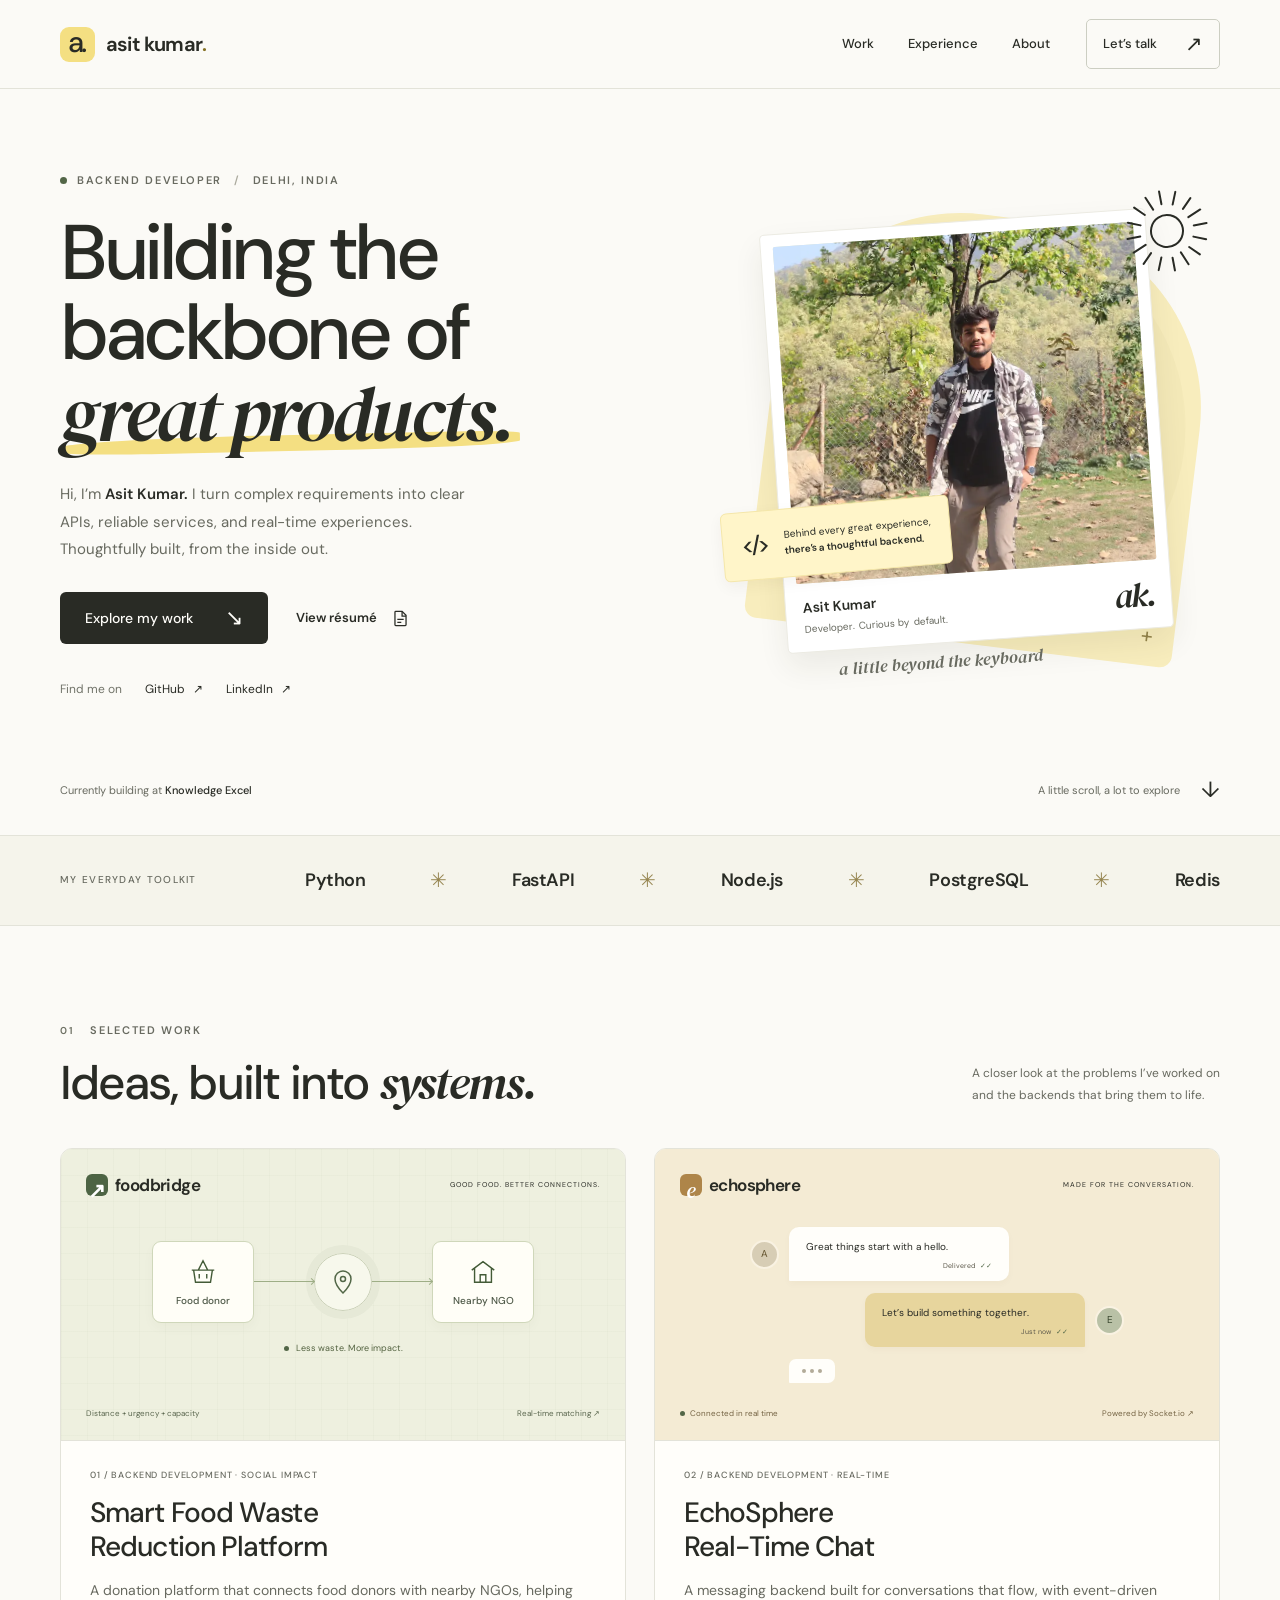
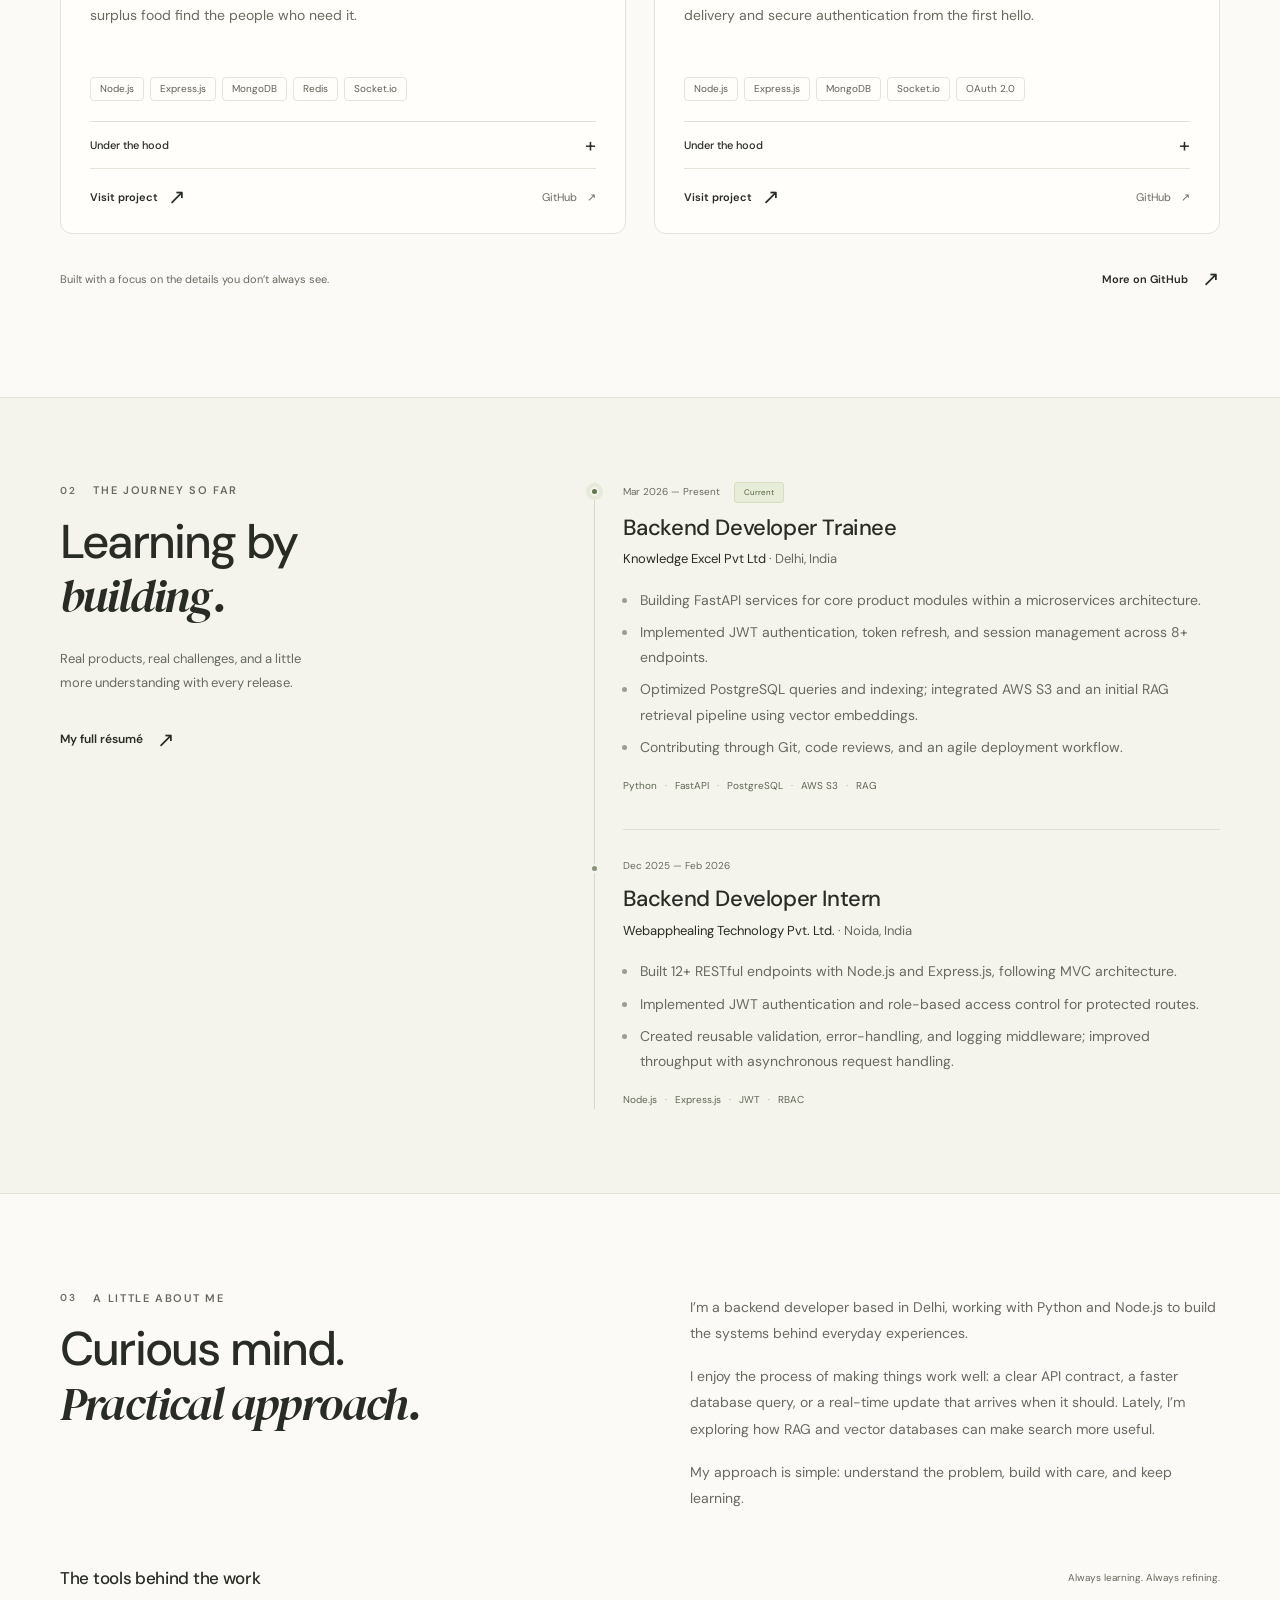
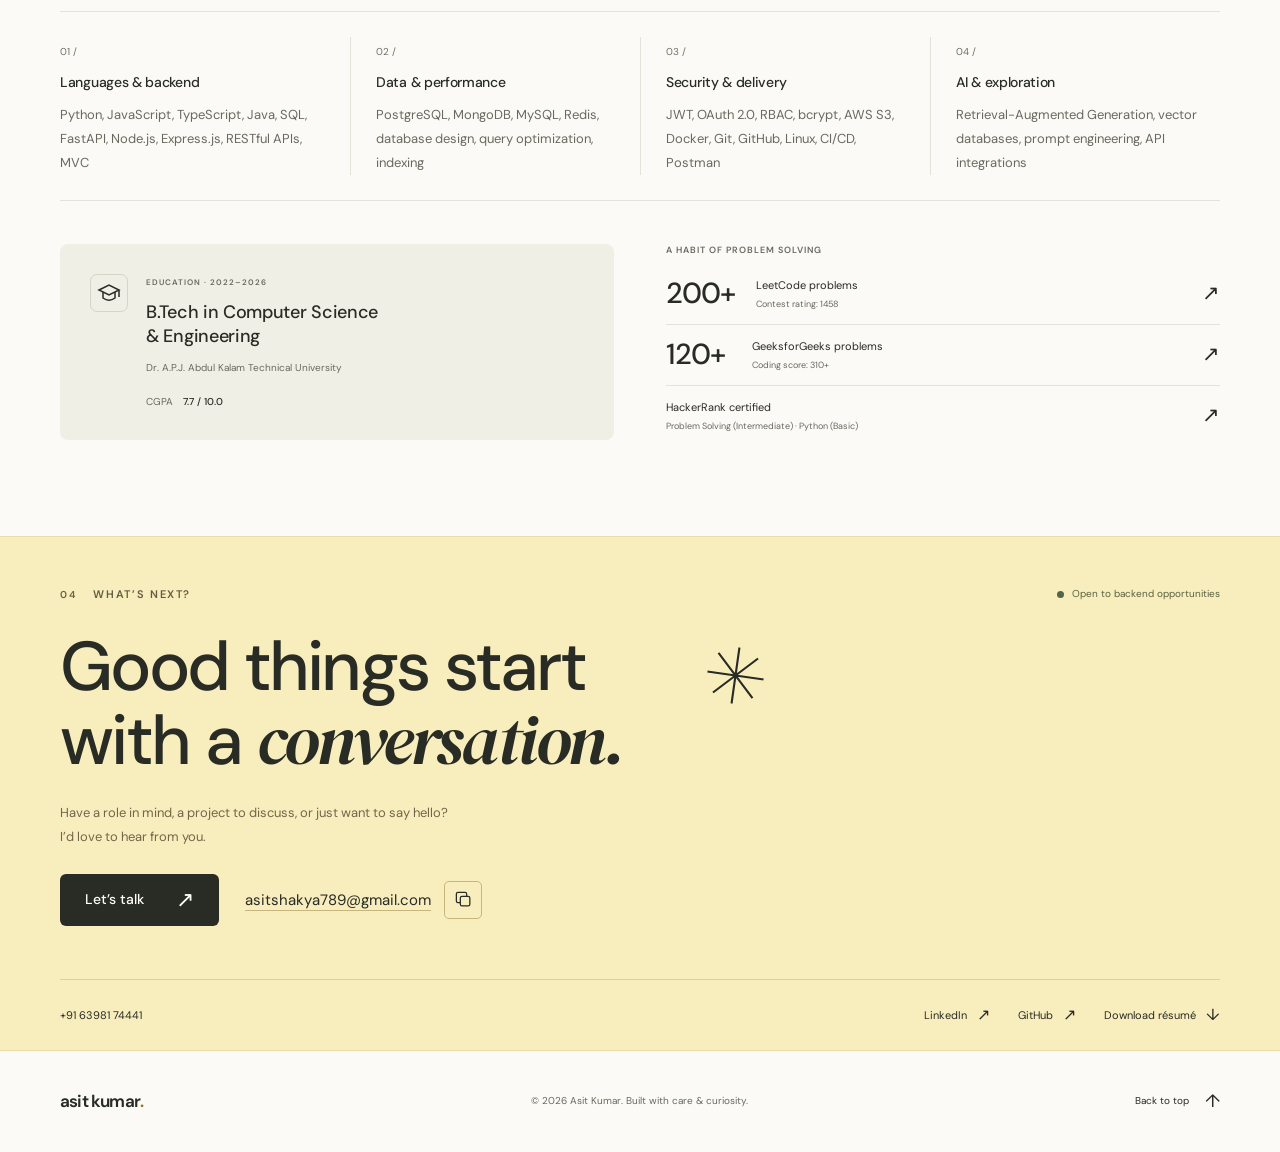
==== commit 5634523b: "Optimized the ui" ====
--- a/index.html
+++ b/index.html
@@ -1,1027 +1,787 @@
-<!DOCTYPE html>
+<!doctype html>
 <html lang="en">
-
-<head>
-  <!-- Basic -->
-  <meta charset="UTF-8" />
-  <meta name="viewport" content="width=device-width, initial-scale=1.0" />
-
-  <!-- Primary SEO -->
-  <title>Asit Kumar | B.Tech CSE Student & Backend Developer</title>
-
-  <meta name="description"
-    content="Asit Kumar is a B.Tech Computer Science student and backend developer skilled in FastAPI, Node.js, PostgreSQL, REST APIs, scalable backend systems, and modern web development." />
-
-  <meta name="keywords"
-    content="Asit Kumar, Backend Developer, B.Tech Student, FastAPI Developer, Node.js Developer, PostgreSQL, REST APIs, Software Engineer, Web Developer, Java Developer" />
-
-  <meta name="author" content="Asit Kumar" />
-  <meta name="robots" content="index, follow" />
-  <meta name="theme-color" content="#0B0F14" />
-
-  <!-- Canonical -->
-  <link rel="canonical" href="https://techasit.dev/" />
-
-  <!-- Favicon -->
-  <link rel="icon" type="image/png" href="assets/faviconlogo.png" />
-
-  <!-- Open Graph / Facebook -->
-  <meta property="og:type" content="website" />
-  <meta property="og:url" content="https://techasit.dev/" />
-  <meta property="og:title" content="Asit Kumar | Backend Developer" />
-  <meta property="og:description"
-    content="Backend Developer building scalable APIs and modern backend systems using FastAPI, Node.js, and PostgreSQL." />
-  <meta property="og:image" content="https://techasit.dev/assets/preview.png" />
-  <meta property="og:site_name" content="TechAsit" />
-  <meta property="og:locale" content="en_US" />
-
-  <!-- Twitter SEO -->
-  <meta name="twitter:card" content="summary_large_image" />
-  <meta name="twitter:title" content="Asit Kumar | Backend Developer" />
-  <meta name="twitter:description" content="Backend Developer building scalable APIs and systems." />
-  <meta name="twitter:image" content="https://techasit.dev/assets/preview.png" />
-
-  <!-- Performance -->
-  <link rel="preconnect" href="https://fonts.googleapis.com" />
-  <link rel="preconnect" href="https://fonts.gstatic.com" crossorigin />
-
-  <!-- Fonts -->
-  <link
-    href="https://fonts.googleapis.com/css2?family=Manrope:wght@400;500;600;700&family=Space+Grotesk:wght@400;500;600;700&display=swap"
-    rel="stylesheet" />
-
-  <!-- CSS -->
-  <link rel="stylesheet" href="style.css" />
-  <link rel="stylesheet" href="css/header.css" />
-  <link rel="stylesheet" href="css/panels.css" />
-  <link rel="stylesheet" href="css/graph.css" />
-
-  <!-- Structured Data / Google SEO -->
-  <script type="application/ld+json">
-  {
-    "@context": "https://schema.org",
-    "@type": "Person",
-    "name": "Asit Kumar",
-    "url": "https://techasit.dev",
-    "image": "https://techasit.dev/assets/pic.png",
-    "jobTitle": "Backend Developer",
-    "description": "B.Tech Computer Science student and backend developer skilled in FastAPI, Node.js, PostgreSQL, REST APIs, and scalable backend systems.",
-    "sameAs": [
-      "https://github.com/Asit-14",
-      "https://www.linkedin.com/in/asit14/"
-    ],
-    "knowsAbout": [
-      "FastAPI",
-      "Node.js",
-      "PostgreSQL",
-      "REST APIs",
-      "Backend Development",
-      "JavaScript",
-      "Web Development",
-      "Python",
-      "Java"
-    ]
-  }
-  </script>
-</head>
-
-<body>
-
-
-
-  <!-- =========================
-     ENGINEER TERMINAL LOADER
-========================= -->
-
-  <div id="page-loader" class="page-loader">
-
-    <div class="loader-grid"></div>
-
-    <div class="loader-content">
-
-      <!-- Loader Core -->
-      <div class="core-loader">
-
-        <svg class="core-svg" viewBox="0 0 200 200">
-
-          <circle class="ring outer-ring" cx="100" cy="100" r="72" />
-
-          <circle class="ring middle-ring" cx="100" cy="100" r="52" />
-
-          <circle class="inner-core" cx="100" cy="100" r="18" />
-
-        </svg>
-
-        <div class="core-center">
-          <span>AK</span>
-        </div>
-
+  <head>
+    <meta charset="UTF-8" />
+    <meta name="viewport" content="width=device-width, initial-scale=1" />
+    <meta name="theme-color" content="#fbfaf6" />
+    <meta name="color-scheme" content="light" />
+    <meta
+      name="description"
+      content="Asit Kumar is a backend developer in Delhi, India, building thoughtful APIs, reliable services, and real-time applications with Python, FastAPI, and Node.js."
+    />
+    <meta name="author" content="Asit Kumar" />
+    <title>Asit Kumar — Backend Developer</title>
+    <link rel="canonical" href="https://techasit.dev/" />
+    <link rel="icon" type="image/svg+xml" href="assets/favicon.svg" />
+    <link
+      rel="preload"
+      href="assets/fonts/dm-sans-latin.woff2"
+      as="font"
+      type="font/woff2"
+      crossorigin
+    />
+    <link
+      rel="preload"
+      href="assets/fonts/dm-serif-display-italic-latin.woff2"
+      as="font"
+      type="font/woff2"
+      crossorigin
+    />
+    <link rel="stylesheet" href="style.css" />
+    <script src="script.js" defer></script>
+    <meta property="og:type" content="website" />
+    <meta property="og:url" content="https://techasit.dev/" />
+    <meta property="og:title" content="Asit Kumar — Backend Developer" />
+    <meta
+      property="og:description"
+      content="Thoughtful APIs. Reliable systems. A little curiosity in everything I build."
+    />
+    <meta
+      property="og:image"
+      content="https://techasit.dev/assets/social-preview.png"
+    />
+    <meta property="og:image:width" content="1200" />
+    <meta property="og:image:height" content="630" />
+    <meta
+      property="og:image:alt"
+      content="Asit Kumar, Backend Developer. Building the backbone of great products."
+    />
+    <meta property="og:site_name" content="Asit Kumar" />
+    <meta name="twitter:card" content="summary_large_image" />
+    <meta name="twitter:title" content="Asit Kumar — Backend Developer" />
+    <meta
+      name="twitter:description"
+      content="Thoughtful APIs. Reliable systems. A little curiosity in everything I build."
+    />
+    <meta
+      name="twitter:image"
+      content="https://techasit.dev/assets/social-preview.png"
+    />
+    <script type="application/ld+json">
+      {
+        "@context": "https://schema.org",
+        "@type": "Person",
+        "name": "Asit Kumar",
+        "url": "https://techasit.dev/",
+        "image": "https://techasit.dev/assets/portrait.webp",
+        "jobTitle": "Backend Developer Trainee",
+        "description": "Backend developer specializing in Python, FastAPI, Node.js, and real-time applications.",
+        "worksFor": {
+          "@type": "Organization",
+          "name": "Knowledge Excel Pvt Ltd"
+        },
+        "alumniOf": {
+          "@type": "CollegeOrUniversity",
+          "name": "Dr. A.P.J. Abdul Kalam Technical University"
+        },
+        "sameAs": [
+          "https://github.com/Asit-14",
+          "https://www.linkedin.com/in/asit14/"
+        ],
+        "knowsAbout": [
+          "Python",
+          "FastAPI",
+          "Node.js",
+          "PostgreSQL",
+          "RESTful APIs",
+          "Redis",
+          "Retrieval-Augmented Generation"
+        ]
+      }
+    </script>
+  </head>
+  <body>
+    <a class="skip-link" href="#main">Skip to content</a>
+    <header class="site-header">
+      <div class="container header-inner">
+        <a class="brand" href="#home" aria-label="Asit Kumar, home"
+          ><span class="brand-mark" aria-hidden="true">a.</span>asit kumar<span
+            class="brand-period"
+            aria-hidden="true"
+            >.</span
+          ></a
+        >
+        <button
+          class="menu-toggle"
+          type="button"
+          aria-expanded="false"
+          aria-controls="site-nav"
+          hidden
+        >
+          <span class="menu-label">Menu</span
+          ><span class="menu-icon" aria-hidden="true"
+            ><span></span><span></span
+          ></span>
+        </button>
+        <nav class="site-nav" id="site-nav" aria-label="Main navigation">
+          <a href="#work">Work</a><a href="#experience">Experience</a
+          ><a href="#about">About</a>
+          <a class="nav-contact" href="#contact"
+            >Let’s talk <span aria-hidden="true">↗</span></a
+          >
+        </nav>
       </div>
-
-      <!-- Status -->
-      <div class="loader-status">
-
-        <p class="loader-title">
-          Backend Systems Initializing
-        </p>
-
-        <div class="loader-lines">
-          <span>> Loading APIs...</span>
-          <span>> Connecting Database...</span>
-          <span>> Starting Services...</span>
-        </div>
-
+    </header>
+    <main id="main" tabindex="-1">
+      <section class="hero container" id="home" aria-labelledby="hero-title">
+        <div class="hero-copy">
+          <p class="eyebrow">
+            <span class="status-dot" aria-hidden="true"></span>Backend developer
+            <span class="eyebrow-divider" aria-hidden="true">/</span> Delhi,
+            India
+          </p>
+          <h1 id="hero-title">
+            Building the<br />backbone of<br /><span class="serif highlight"
+              >great products.</span
+            >
+          </h1>
+          <p class="hero-description">
+            Hi, I’m <strong>Asit Kumar.</strong> I turn complex requirements
+            into clear APIs, reliable services, and real-time experiences.
+            Thoughtfully built, from the inside out.
+          </p>
+          <div class="hero-actions">
+            <a class="button button-dark" href="#work"
+              >Explore my work <span aria-hidden="true">↘</span></a
+            >
+            <a class="text-link resume-link" href="resume.html"
+              >View résumé
+              <svg
+                class="icon"
+                viewBox="0 0 24 24"
+                fill="none"
+                stroke="currentColor"
+                stroke-width="1.6"
+                aria-hidden="true"
+              >
+                <path
+                  d="M14 3H6a1 1 0 0 0-1 1v16a1 1 0 0 0 1 1h12a1 1 0 0 0 1-1V8z"
+                />
+                <path d="M14 3v6h5M8 13h8M8 17h5" /></svg
+            ></a>
+          </div>
+          <div class="hero-socials">
+            <span>Find me on</span
+            ><a
+              href="https://github.com/Asit-14"
+              target="_blank"
+              rel="noopener noreferrer"
+              >GitHub <span aria-hidden="true">↗</span></a
+            ><a
+              href="https://www.linkedin.com/in/asit14/"
+              target="_blank"
+              rel="noopener noreferrer"
+              >LinkedIn <span aria-hidden="true">↗</span></a
+            >
+          </div>
+        </div>
+        <div class="hero-visual">
+          <div class="portrait-backdrop" aria-hidden="true">
+            <span class="backdrop-cross cross-one">+</span
+            ><span class="backdrop-cross cross-two">+</span>
+          </div>
+          <svg
+            class="sun-doodle"
+            width="88"
+            height="88"
+            viewBox="0 0 88 88"
+            fill="none"
+            stroke="currentColor"
+            stroke-width="2"
+            stroke-linecap="round"
+            aria-hidden="true"
+          >
+            <circle cx="44" cy="44" r="16" />
+            <path
+              d="M44 4v13m0 54v13M4 44h13m54 0h13M16 16l10 10m36 36 10 10M16 72l10-10m36-36 10-10M28 7l5 12m22 50 5 12M7 60l12-5m50-22 12-5M7 28l12 5m50 22 12 5M28 81l5-12m22-50 5-12"
+            />
+          </svg>
+          <figure class="portrait-card">
+            <div class="portrait-window">
+              <img
+                src="assets/portrait.webp"
+                width="1600"
+                height="1067"
+                alt="Asit Kumar outdoors among the trees and hills"
+                fetchpriority="high"
+                decoding="async"
+              />
+            </div>
+            <figcaption>
+              <span
+                ><strong>Asit Kumar</strong
+                ><span>Developer. Curious by default.</span></span
+              ><span class="portrait-signature" aria-hidden="true">ak.</span>
+            </figcaption>
+          </figure>
+          <div class="portrait-note">
+            <span class="note-icon" aria-hidden="true">&lt;/&gt;</span
+            ><span
+              >Behind every great experience,<br /><strong
+                >there’s a thoughtful backend.</strong
+              ></span
+            >
+          </div>
+          <span class="photo-note" aria-hidden="true"
+            >a little beyond the keyboard</span
+          >
+        </div>
+        <div class="hero-footer">
+          <span>Currently building at <strong>Knowledge Excel</strong></span
+          ><a href="#work"
+            >A little scroll, a lot to explore
+            <span aria-hidden="true">↓</span></a
+          >
+        </div>
+      </section>
+      <div class="stack-strip" aria-label="Primary technologies">
+        <div class="container stack-inner">
+          <span class="stack-caption">My everyday toolkit</span
+          ><span>Python</span
+          ><span class="stack-star" aria-hidden="true">✳</span
+          ><span>FastAPI</span
+          ><span class="stack-star" aria-hidden="true">✳</span
+          ><span>Node.js</span
+          ><span class="stack-star" aria-hidden="true">✳</span
+          ><span>PostgreSQL</span
+          ><span class="stack-star" aria-hidden="true">✳</span
+          ><span>Redis</span>
+        </div>
       </div>
-
-    </div>
-
-  </div>
-
-
-
-  <!-- Minimal Floating Top Bar (replaces full navbar) -->
-  <header class="top-bar" id="navbar" role="banner">
-    <a href="#" class="top-bar-logo" aria-label="Home">
-      Asit<span class="logo-accent">.</span>Kumar
-    </a>
-    <div class="top-bar-status">
-      <span class="top-bar-dot"></span>
-      <span class="top-bar-text">Available &mdash; Backend Developer</span>
-    </div>
-    <a href="api-playground.html" class="top-bar-link">Playground &#x2197;</a>
-  </header>
-
-
-  <!-- Graph Scene -->
-  <main class="graph-scene" id="graph-scene" role="main" aria-label="Interactive portfolio graph">
-    <div class="graph-bg"></div>
-    <svg class="graph-svg" id="graph-svg" aria-hidden="true"></svg>
-
-    <!-- Center Identity Node -->
-    <div class="graph-node-center" id="graph-center">
-      <div class="center-ring"></div>
-      <div class="center-ring center-ring-2"></div>
-      <div class="center-card">
-        <div class="center-status">
-          <span class="center-status-dot"></span>
-          Available for Backend Roles
-        </div>
-        <h1 class="center-name">Asit Kumar</h1>
-        <p class="center-role">Backend Developer</p>
-        <p class="center-tagline">Building scalable backend systems, APIs, and real-time applications.</p>
-        <div class="center-links">
-          <a href="https://www.linkedin.com/in/asit14/" target="_blank" rel="noopener" class="center-link">LinkedIn</a>
-          <a href="https://github.com/Asit-14" target="_blank" rel="noopener" class="center-link">GitHub</a>
-        </div>
-      </div>
-    </div>
-
-    <!-- Satellite Nodes -->
-    <button class="graph-node" data-panel="projects" aria-label="View Projects">
-      <div class="node-icon">
-        <svg viewBox="0 0 24 24" fill="none" stroke="currentColor" stroke-width="1.8">
-          <path d="M3 7h18M3 12h18M3 17h12" />
-        </svg>
-      </div>
-      <span class="node-label">Projects</span>
-      <span class="node-hint">4 builds</span>
-    </button>
-
-    <button class="graph-node" data-panel="skills" aria-label="View Skills">
-      <div class="node-icon">
-        <svg viewBox="0 0 24 24" fill="none" stroke="currentColor" stroke-width="1.8">
-          <path d="M12 2L2 7l10 5 10-5-10-5zM2 17l10 5 10-5M2 12l10 5 10-5" />
-        </svg>
-      </div>
-      <span class="node-label">Skills</span>
-      <span class="node-hint">15+ techs</span>
-    </button>
-
-    <button class="graph-node" data-panel="experience" aria-label="View Experience">
-      <div class="node-icon">
-        <svg viewBox="0 0 24 24" fill="none" stroke="currentColor" stroke-width="1.8">
-          <rect x="2" y="7" width="20" height="14" rx="2" />
-          <path d="M16 7V5a2 2 0 00-2-2h-4a2 2 0 00-2 2v2" />
-        </svg>
-      </div>
-      <span class="node-label">Experience</span>
-      <span class="node-hint">2 positions</span>
-    </button>
-
-    <button class="graph-node" data-panel="profiles" aria-label="View Coding Profiles">
-      <div class="node-icon">
-        <svg viewBox="0 0 24 24" fill="none" stroke="currentColor" stroke-width="1.8">
-          <polyline points="22 12 18 12 15 21 9 3 6 12 2 12" />
-        </svg>
-      </div>
-      <span class="node-label">Profiles</span>
-      <span class="node-hint">200+ solved</span>
-    </button>
-
-    <button class="graph-node" data-panel="contact" aria-label="Contact Me">
-      <div class="node-icon">
-        <svg viewBox="0 0 24 24" fill="none" stroke="currentColor" stroke-width="1.8">
-          <path d="M4 4h16c1.1 0 2 .9 2 2v12c0 1.1-.9 2-2 2H4c-1.1 0-2-.9-2-2V6c0-1.1.9-2 2-2z" />
-          <polyline points="22,6 12,13 2,6" />
-        </svg>
-      </div>
-      <span class="node-label">Contact</span>
-      <span class="node-hint">Let's connect</span>
-    </button>
-
-    <button class="graph-node" data-panel="resume" aria-label="View Resume">
-      <div class="node-icon">
-        <svg viewBox="0 0 24 24" fill="none" stroke="currentColor" stroke-width="1.8">
-          <path d="M14 2H6a2 2 0 00-2 2v16a2 2 0 002 2h12a2 2 0 002-2V8z" />
-          <polyline points="14 2 14 8 20 8" />
-          <line x1="16" y1="13" x2="8" y2="13" />
-          <line x1="16" y1="17" x2="8" y2="17" />
-        </svg>
-      </div>
-      <span class="node-label">Resume</span>
-      <span class="node-hint">Download</span>
-    </button>
-
-    <!-- System Status Bar -->
-    <div class="status-bar" role="status" aria-live="polite">
-      <span><span class="status-bar-dot"></span>System Online</span>
-      <span class="status-bar-sep">|</span>
-      <span>uptime <span id="sys-uptime">0s</span></span>
-      <span class="status-bar-sep">|</span>
-      <span>FastAPI &middot; Node.js &middot; PostgreSQL</span>
-      <span class="status-bar-sep">|</span>
-      <a href="api-playground.html">Playground &#x2197;</a>
-    </div>
-  </main>
-
-  <!-- Tooltip -->
-  <div class="node-tooltip" id="node-tooltip" role="tooltip" aria-hidden="true"></div>
-
-  <!-- Panel Overlay -->
-  <div class="panel-overlay" id="panel-overlay" aria-hidden="true"></div>
-
-  <!-- PROJECTS PANEL -->
-  <aside class="side-panel" id="panel-projects" role="dialog" aria-modal="true" aria-label="Projects">
-    <div class="panel-header">
-      <button class="panel-close" id="close-projects" aria-label="Close panel">
-        <svg viewBox="0 0 24 24" fill="none" stroke="currentColor" stroke-width="2">
-          <line x1="18" y1="6" x2="6" y2="18" />
-          <line x1="6" y1="6" x2="18" y2="18" />
-        </svg>
-      </button>
-      <span class="panel-title">Projects <span class="panel-title-accent">// 4 builds</span></span>
-      <div class="proj-tabs">
-        <button class="proj-tab active" data-proj="0">01 &mdash; AI Platform</button>
-        <button class="proj-tab" data-proj="1">02 &mdash; Food Waste</button>
-        <button class="proj-tab" data-proj="2">03 &mdash; EchoSphere</button>
-        <button class="proj-tab" data-proj="3">04 &mdash; Face Recog.</button>
-      </div>
-      <div class="panel-nav-arrows">
-        <button class="panel-nav-btn" data-nav-to="resume" aria-label="Previous: Resume">&#x2190; Resume</button>
-        <button class="panel-nav-btn" data-nav-to="skills" aria-label="Next: Skills">Skills &#x2192;</button>
-      </div>
-    </div>
-    <div class="panel-body">
-
-      <!-- ======= PROJECT 0 ======= -->
-      <div class="proj-content active" data-proj-content="0">
-        <div class="proj-header">
-          <div class="proj-number">01 / 04</div>
-          <h2 class="proj-title">AI-Powered Internship Recommendation Platform</h2>
-          <span class="proj-badge proj-badge-ai">AI &middot; Full-Stack</span>
-        </div>
-        <div class="proj-section">
-          <div class="proj-section-label">Overview</div>
-          <p class="proj-overview-text">Full-stack internship management platform with AI-driven resume parsing, skill
-            extraction, and TF-IDF cosine similarity matching. Secure RESTful API backend with RBAC across student,
-            company, and admin roles. Designed for scalable internship lifecycle management and automated recommendation
-            pipelines.</p>
-        </div>
-        <div class="proj-section">
-          <div class="proj-section-label">Architecture Highlights</div>
-          <div class="proj-arch-grid">
-            <div class="proj-arch-card"><span class="proj-arch-card-icon">&#x1F9E0;</span>
-              <div class="proj-arch-card-label">TF-IDF Engine</div>
+      <section class="section container" id="work" aria-labelledby="work-title">
+        <div class="section-heading">
+          <div>
+            <p class="eyebrow section-label"><span>01</span> Selected work</p>
+            <h2 id="work-title">
+              Ideas, built into <span class="serif">systems.</span>
+            </h2>
+          </div>
+          <p>
+            A closer look at the problems I’ve worked on<br
+              class="desktop-break"
+            />
+            and the backends that bring them to life.
+          </p>
+        </div>
+        <div class="projects-grid">
+          <article class="project-card">
+            <div class="project-visual food-visual" aria-hidden="true">
+              <div class="visual-topline">
+                <span><span class="tiny-mark">↗</span> foodbridge</span
+                ><span>GOOD FOOD. BETTER CONNECTIONS.</span>
+              </div>
+              <div class="food-diagram">
+                <div class="food-node donor-node">
+                  <svg
+                    viewBox="0 0 32 32"
+                    fill="none"
+                    stroke="currentColor"
+                    stroke-width="1.5"
+                  >
+                    <path
+                      d="M6 14h20l-2 13H8L6 14ZM11 14l5-10 5 10M4 14h24M12 18v5m8-5v5"
+                    /></svg
+                  ><span>Food donor</span>
+                </div>
+                <span class="diagram-line"></span>
+                <div class="match-node">
+                  <svg
+                    viewBox="0 0 32 32"
+                    fill="none"
+                    stroke="currentColor"
+                    stroke-width="1.5"
+                  >
+                    <path d="M24 13c0 6-8 14-8 14S8 19 8 13a8 8 0 1 1 16 0Z" />
+                    <circle cx="16" cy="13" r="2.5" />
+                  </svg>
+                </div>
+                <span class="diagram-line"></span>
+                <div class="food-node ngo-node">
+                  <svg
+                    viewBox="0 0 32 32"
+                    fill="none"
+                    stroke="currentColor"
+                    stroke-width="1.5"
+                  >
+                    <path d="m4 14 12-9 12 9M7 12v15h18V12M13 27v-8h6v8" /></svg
+                  ><span>Nearby NGO</span>
+                </div>
+              </div>
+              <div class="matching-label">
+                <span class="status-dot"></span> Less waste. More impact.
+              </div>
+              <div class="visual-bottomline">
+                <span>Distance + urgency + capacity</span
+                ><span>Real-time matching ↗</span>
+              </div>
             </div>
-            <div class="proj-arch-card"><span class="proj-arch-card-icon">&#x1F512;</span>
-              <div class="proj-arch-card-label">RBAC Auth</div>
+            <div class="project-body">
+              <p class="project-category">
+                01 / Backend development · Social impact
+              </p>
+              <h3>Smart Food Waste<br />Reduction Platform</h3>
+              <p>
+                A donation platform that connects food donors with nearby NGOs,
+                helping surplus food find the people who need it.
+              </p>
+              <ul class="tags" aria-label="Project technologies">
+                <li>Node.js</li>
+                <li>Express.js</li>
+                <li>MongoDB</li>
+                <li>Redis</li>
+                <li>Socket.io</li>
+              </ul>
+              <details class="project-details">
+                <summary>
+                  Under the hood <span aria-hidden="true">+</span>
+                </summary>
+                <ul>
+                  <li>
+                    Geospatial indexing and a matching algorithm that ranks
+                    donations by distance, urgency, and NGO capacity.
+                  </li>
+                  <li>
+                    JWT authentication and role-based access for donors, NGOs,
+                    and administrators.
+                  </li>
+                  <li>
+                    Socket.io status updates, Redis caching, and OpenStreetMap
+                    API integration.
+                  </li>
+                </ul>
+              </details>
+              <div class="project-links">
+                <a
+                  class="text-link"
+                  href="https://www.wastefood.tech/"
+                  target="_blank"
+                  rel="noopener noreferrer"
+                  aria-label="Visit the Smart Food Waste Reduction Platform"
+                  >Visit project <span aria-hidden="true">↗</span></a
+                ><a
+                  href="https://github.com/Asit-14/foodbridge-backend"
+                  target="_blank"
+                  rel="noopener noreferrer"
+                  aria-label="View the Foodbridge backend repository on GitHub"
+                  >GitHub <span aria-hidden="true">↗</span></a
+                >
+              </div>
             </div>
-            <div class="proj-arch-card"><span class="proj-arch-card-icon">&#x1F4C4;</span>
-              <div class="proj-arch-card-label">Resume Parser</div>
+          </article>
+          <article class="project-card">
+            <div class="project-visual chat-visual" aria-hidden="true">
+              <div class="visual-topline">
+                <span
+                  ><span class="tiny-mark echo-mark">e</span> echosphere</span
+                ><span>MADE FOR THE CONVERSATION.</span>
+              </div>
+              <div class="chat-composition">
+                <div class="chat-bubble bubble-one">
+                  <span class="chat-avatar">A</span
+                  ><span
+                    >Great things start with a hello.<small
+                      >Delivered <span>✓✓</span></small
+                    ></span
+                  >
+                </div>
+                <div class="chat-bubble bubble-two">
+                  <span
+                    >Let’s build something together.<small
+                      >Just now <span>✓✓</span></small
+                    ></span
+                  ><span class="chat-avatar">E</span>
+                </div>
+                <div class="typing-bubble">
+                  <span></span><span></span><span></span>
+                </div>
+              </div>
+              <div class="visual-bottomline">
+                <span
+                  ><span class="status-dot"></span> Connected in real time</span
+                ><span>Powered by Socket.io ↗</span>
+              </div>
             </div>
-            <div class="proj-arch-card"><span class="proj-arch-card-icon">&#x1F5C4;&#xFE0F;</span>
-              <div class="proj-arch-card-label">PostgreSQL</div>
+            <div class="project-body">
+              <p class="project-category">
+                02 / Backend development · Real-time
+              </p>
+              <h3>EchoSphere<br />Real-Time Chat</h3>
+              <p>
+                A messaging backend built for conversations that flow, with
+                event-driven delivery and secure authentication from the first
+                hello.
+              </p>
+              <ul class="tags" aria-label="Project technologies">
+                <li>Node.js</li>
+                <li>Express.js</li>
+                <li>MongoDB</li>
+                <li>Socket.io</li>
+                <li>OAuth 2.0</li>
+              </ul>
+              <details class="project-details">
+                <summary>
+                  Under the hood <span aria-hidden="true">+</span>
+                </summary>
+                <ul>
+                  <li>
+                    An event-driven Node.js and Socket.io backend for real-time
+                    message delivery.
+                  </li>
+                  <li>
+                    JWT sessions, OAuth 2.0, and bcrypt password hashing for
+                    secure access.
+                  </li>
+                  <li>
+                    RESTful APIs with Express.js middleware and rate limiting to
+                    protect against abuse.
+                  </li>
+                </ul>
+              </details>
+              <div class="project-links">
+                <a
+                  class="text-link"
+                  href="https://www.techinc.app"
+                  target="_blank"
+                  rel="noopener noreferrer"
+                  aria-label="Visit EchoSphere"
+                  >Visit project <span aria-hidden="true">↗</span></a
+                ><a
+                  href="https://github.com/Asit-14/echosphere-app"
+                  target="_blank"
+                  rel="noopener noreferrer"
+                  aria-label="View EchoSphere on GitHub"
+                  >GitHub <span aria-hidden="true">↗</span></a
+                >
+              </div>
             </div>
-            <div class="proj-arch-card"><span class="proj-arch-card-icon">&#x26A1;</span>
-              <div class="proj-arch-card-label">FastAPI</div>
+          </article>
+        </div>
+        <div class="work-footnote">
+          <span>Built with a focus on the details you don’t always see.</span
+          ><a
+            class="text-link"
+            href="https://github.com/Asit-14"
+            target="_blank"
+            rel="noopener noreferrer"
+            >More on GitHub <span aria-hidden="true">↗</span></a
+          >
+        </div>
+      </section>
+      <section
+        class="experience-section"
+        id="experience"
+        aria-labelledby="experience-title"
+      >
+        <div class="container experience-layout">
+          <div class="experience-intro">
+            <p class="eyebrow section-label">
+              <span>02</span> The journey so far
+            </p>
+            <h2 id="experience-title">
+              Learning by <br /><span class="serif">building.</span>
+            </h2>
+            <p>
+              Real products, real challenges, and a little more understanding
+              with every release.
+            </p>
+            <a class="text-link" href="resume.html"
+              >My full résumé <span aria-hidden="true">↗</span></a
+            >
+          </div>
+          <div class="experience-list">
+            <article class="experience-item">
+              <div class="experience-meta">
+                <span class="role-date"
+                  ><time datetime="2026-03">Mar 2026</time> — Present</span
+                ><span class="current-badge">Current</span>
+              </div>
+              <h3>Backend Developer Trainee</h3>
+              <p class="company">
+                Knowledge Excel Pvt Ltd <span>· Delhi, India</span>
+              </p>
+              <ul>
+                <li>
+                  Building FastAPI services for core product modules within a
+                  microservices architecture.
+                </li>
+                <li>
+                  Implemented JWT authentication, token refresh, and session
+                  management across 8+ endpoints.
+                </li>
+                <li>
+                  Optimized PostgreSQL queries and indexing; integrated AWS S3
+                  and an initial RAG retrieval pipeline using vector embeddings.
+                </li>
+                <li>
+                  Contributing through Git, code reviews, and an agile
+                  deployment workflow.
+                </li>
+              </ul>
+              <div class="experience-tech">
+                Python <span>·</span> FastAPI <span>·</span> PostgreSQL
+                <span>·</span> AWS S3 <span>·</span> RAG
+              </div>
+            </article>
+            <article class="experience-item">
+              <div class="experience-meta">
+                <span class="role-date"
+                  ><time datetime="2025-12">Dec 2025</time> —
+                  <time datetime="2026-02">Feb 2026</time></span
+                >
+              </div>
+              <h3>Backend Developer Intern</h3>
+              <p class="company">
+                Webapphealing Technology Pvt. Ltd. <span>· Noida, India</span>
+              </p>
+              <ul>
+                <li>
+                  Built 12+ RESTful endpoints with Node.js and Express.js,
+                  following MVC architecture.
+                </li>
+                <li>
+                  Implemented JWT authentication and role-based access control
+                  for protected routes.
+                </li>
+                <li>
+                  Created reusable validation, error-handling, and logging
+                  middleware; improved throughput with asynchronous request
+                  handling.
+                </li>
+              </ul>
+              <div class="experience-tech">
+                Node.js <span>·</span> Express.js <span>·</span> JWT
+                <span>·</span> RBAC
+              </div>
+            </article>
+          </div>
+        </div>
+      </section>
+      <section
+        class="section container about-section"
+        id="about"
+        aria-labelledby="about-title"
+      >
+        <div class="about-intro">
+          <div>
+            <p class="eyebrow section-label">
+              <span>03</span> A little about me
+            </p>
+            <h2 id="about-title">
+              Curious mind.<br /><span class="serif">Practical approach.</span>
+            </h2>
+          </div>
+          <div class="about-copy">
+            <p>
+              I’m a backend developer based in Delhi, working with Python and
+              Node.js to build the systems behind everyday experiences.
+            </p>
+            <p>
+              I enjoy the process of making things work well: a clear API
+              contract, a faster database query, or a real-time update that
+              arrives when it should. Lately, I’m exploring how RAG and vector
+              databases can make search more useful.
+            </p>
+            <p>
+              My approach is simple: understand the problem, build with care,
+              and keep learning.
+            </p>
+          </div>
+        </div>
+        <div class="skills-heading">
+          <h3>The tools behind the work</h3>
+          <span>Always learning. Always refining.</span>
+        </div>
+        <div class="skills-grid">
+          <div class="skill-group">
+            <span class="skill-number">01 /</span>
+            <h4>Languages &amp; backend</h4>
+            <p>
+              Python, JavaScript, TypeScript, Java, SQL, FastAPI, Node.js,
+              Express.js, RESTful APIs, MVC
+            </p>
+          </div>
+          <div class="skill-group">
+            <span class="skill-number">02 /</span>
+            <h4>Data &amp; performance</h4>
+            <p>
+              PostgreSQL, MongoDB, MySQL, Redis, database design, query
+              optimization, indexing
+            </p>
+          </div>
+          <div class="skill-group">
+            <span class="skill-number">03 /</span>
+            <h4>Security &amp; delivery</h4>
+            <p>
+              JWT, OAuth 2.0, RBAC, bcrypt, AWS S3, Docker, Git, GitHub, Linux,
+              CI/CD, Postman
+            </p>
+          </div>
+          <div class="skill-group">
+            <span class="skill-number">04 /</span>
+            <h4>AI &amp; exploration</h4>
+            <p>
+              Retrieval-Augmented Generation, vector databases, prompt
+              engineering, API integrations
+            </p>
+          </div>
+        </div>
+        <div class="learning-row">
+          <div class="education-card">
+            <span class="education-icon" aria-hidden="true"
+              ><svg
+                viewBox="0 0 24 24"
+                fill="none"
+                stroke="currentColor"
+                stroke-width="1.5"
+              >
+                <path
+                  d="m2 9 10-5 10 5-10 5L2 9Zm4 2v6c4 3 8 3 12 0v-6M22 9v7"
+                /></svg
+            ></span>
+            <div>
+              <p class="eyebrow">Education · 2022–2026</p>
+              <h3>B.Tech in Computer Science<br />&amp; Engineering</h3>
+              <p>Dr. A.P.J. Abdul Kalam Technical University</p>
+              <span class="education-grade"
+                >CGPA <strong>7.7 / 10.0</strong></span
+              >
             </div>
-            <div class="proj-arch-card"><span class="proj-arch-card-icon">&#x1F310;</span>
-              <div class="proj-arch-card-label">Next.js UI</div>
+          </div>
+          <div class="practice-card">
+            <p class="eyebrow">A habit of problem solving</p>
+            <a
+              href="https://leetcode.com/asit14/"
+              target="_blank"
+              rel="noopener noreferrer"
+              ><span
+                ><strong>200+</strong
+                ><span
+                  >LeetCode problems <small>Contest rating: 1458</small></span
+                ></span
+              ><span aria-hidden="true">↗</span></a
+            ><a
+              href="https://www.geeksforgeeks.org/profile/asit14"
+              target="_blank"
+              rel="noopener noreferrer"
+              ><span
+                ><strong>120+</strong
+                ><span
+                  >GeeksforGeeks problems
+                  <small>Coding score: 310+</small></span
+                ></span
+              ><span aria-hidden="true">↗</span></a
+            ><a
+              class="certificate-link"
+              href="https://www.hackerrank.com/profile/asit_14"
+              target="_blank"
+              rel="noopener noreferrer"
+              ><span
+                >HackerRank certified<small
+                  >Problem Solving (Intermediate) · Python (Basic)</small
+                ></span
+              ><span aria-hidden="true">↗</span></a
+            >
+          </div>
+        </div>
+      </section>
+      <section
+        class="contact-section"
+        id="contact"
+        aria-labelledby="contact-title"
+      >
+        <div class="container contact-inner">
+          <div class="contact-top">
+            <p class="eyebrow section-label"><span>04</span> What’s next?</p>
+            <p class="availability">
+              <span class="status-dot" aria-hidden="true"></span>Open to backend
+              opportunities
+            </p>
+          </div>
+          <h2 id="contact-title">
+            Good things start<br />with a
+            <span class="serif">conversation.</span
+            ><svg
+              class="contact-spark"
+              viewBox="0 0 80 80"
+              fill="none"
+              stroke="currentColor"
+              stroke-width="3"
+              aria-hidden="true"
+            >
+              <path d="M40 0v80M0 40h80M12 12l56 56M12 68l56-56" />
+            </svg>
+          </h2>
+          <p class="contact-description">
+            Have a role in mind, a project to discuss, or just want to say
+            hello?<br class="desktop-break" />
+            I’d love to hear from you.
+          </p>
+          <div class="contact-actions">
+            <a class="button button-dark" href="mailto:asitshakya789@gmail.com"
+              >Let’s talk <span aria-hidden="true">↗</span></a
+            ><a class="contact-email" href="mailto:asitshakya789@gmail.com"
+              >asitshakya789@gmail.com</a
+            ><button
+              class="copy-email"
+              type="button"
+              aria-label="Copy email address"
+              data-email="asitshakya789@gmail.com"
+              hidden
+            >
+              <svg
+                class="icon"
+                viewBox="0 0 24 24"
+                fill="none"
+                stroke="currentColor"
+                stroke-width="1.6"
+                aria-hidden="true"
+              >
+                <rect x="8" y="8" width="12" height="12" rx="2" />
+                <path
+                  d="M16 8V5a2 2 0 0 0-2-2H5a2 2 0 0 0-2 2v9a2 2 0 0 0 2 2h3"
+                />
+              </svg>
+            </button>
+          </div>
+          <div class="contact-bottom">
+            <a href="tel:+916398174441">+91 63981 74441</a>
+            <div>
+              <a
+                href="https://www.linkedin.com/in/asit14/"
+                target="_blank"
+                rel="noopener noreferrer"
+                >LinkedIn <span aria-hidden="true">↗</span></a
+              ><a
+                href="https://github.com/Asit-14"
+                target="_blank"
+                rel="noopener noreferrer"
+                >GitHub <span aria-hidden="true">↗</span></a
+              ><a href="assets/asit-kumar-resume.pdf" download
+                >Download résumé <span aria-hidden="true">↓</span></a
+              >
             </div>
           </div>
         </div>
-        <div class="proj-section">
-          <div class="proj-section-label">Tech Stack</div>
-          <div class="proj-tech-tags"><span class="tag">FastAPI</span><span class="tag">Next.js</span><span
-              class="tag">TypeScript</span><span class="tag">PostgreSQL</span><span class="tag">SQLAlchemy</span><span
-              class="tag">JWT</span><span class="tag">RBAC</span><span class="tag">Scikit-learn</span><span
-              class="tag">Tailwind CSS</span></div>
-        </div>
-        <div class="proj-section">
-          <div class="proj-section-label">Key Backend Features</div>
-          <ul class="proj-challenges-list">
-            <li>TF-IDF vectorization + cosine similarity scoring for internship matching</li>
-            <li>JWT authentication with RBAC for 3 isolated user roles</li>
-            <li>Async FastAPI endpoints with SQLAlchemy ORM and Alembic migrations</li>
-            <li>Resume parsing pipeline with skill extraction and normalization</li>
-          </ul>
-        </div>
-        <div class="proj-actions">
-          <a href="https://github.com/Asit-14/internship_recommendation" target="_blank" rel="noopener"
-            class="btn btn-secondary">&#x21D7;
-            GitHub</a>
-          <a href="https://internship-recommendation-two.vercel.app/" target="_blank" rel="noopener"
-            class="btn btn-primary">View Project</a>
-        </div>
-      </div>
-
-      <!-- ======= PROJECT 1 ======= -->
-      <div class="proj-content" data-proj-content="1">
-        <div class="proj-header">
-          <div class="proj-number">02 / 04</div>
-          <h2 class="proj-title">Smart Food Waste Reduction Platform</h2>
-          <span class="proj-badge proj-badge-be">Backend &middot; Real-Time</span>
-        </div>
-        <div class="proj-section">
-          <div class="proj-section-label">Overview</div>
-          <p class="proj-overview-text">Scalable food donation platform connecting donors and recipients via geospatial
-            matching, real-time donation tracking, and Redis-cached hot data paths. Full JWT + RBAC system for donors,
-            recipients, and admins with Socket.io event-driven updates.</p>
-        </div>
-        <div class="proj-section">
-          <div class="proj-section-label">Architecture Highlights</div>
-          <div class="proj-arch-grid">
-            <div class="proj-arch-card"><span class="proj-arch-card-icon">&#x1F4CD;</span>
-              <div class="proj-arch-card-label">Geospatial API</div>
-            </div>
-            <div class="proj-arch-card"><span class="proj-arch-card-icon">&#x26A1;</span>
-              <div class="proj-arch-card-label">Redis Cache</div>
-            </div>
-            <div class="proj-arch-card"><span class="proj-arch-card-icon">&#x1F4AC;</span>
-              <div class="proj-arch-card-label">Socket.io RT</div>
-            </div>
-            <div class="proj-arch-card"><span class="proj-arch-card-icon">&#x1F5C4;&#xFE0F;</span>
-              <div class="proj-arch-card-label">MongoDB</div>
-            </div>
-            <div class="proj-arch-card"><span class="proj-arch-card-icon">&#x1F512;</span>
-              <div class="proj-arch-card-label">JWT / RBAC</div>
-            </div>
-            <div class="proj-arch-card"><span class="proj-arch-card-icon">&#x269B;&#xFE0F;</span>
-              <div class="proj-arch-card-label">React.js UI</div>
-            </div>
-          </div>
-        </div>
-        <div class="proj-section">
-          <div class="proj-section-label">Tech Stack</div>
-          <div class="proj-tech-tags"><span class="tag">Node.js</span><span class="tag">Express.js</span><span
-              class="tag">MongoDB</span><span class="tag">Redis</span><span class="tag">Socket.io</span><span
-              class="tag">JWT</span><span class="tag">RBAC</span><span class="tag">React.js</span></div>
-        </div>
-        <div class="proj-section">
-          <div class="proj-section-label">Key Backend Features</div>
-          <ul class="proj-challenges-list">
-            <li>Geospatial indexing in MongoDB for efficient nearby-donor queries</li>
-            <li>Redis TTL caching strategy with real-time cache invalidation</li>
-            <li>Socket.io rooms for isolated donor-recipient session events</li>
-            <li>Role-based middleware separating donor, recipient, and admin APIs</li>
-          </ul>
-        </div>
-        <div class="proj-actions">
-          <a href="https://github.com/Asit-14/foodbridge-frontend" target="_blank" rel="noopener" class="btn btn-secondary">&#x21D7;
-            GitHub</a>
-          <a href="https://www.wastefood.tech/" target="_blank" rel="noopener" class="btn btn-primary">View Project</a>
-        </div>
-      </div>
-
-      <!-- ======= PROJECT 2 ======= -->
-      <div class="proj-content" data-proj-content="2">
-        <div class="proj-header">
-          <div class="proj-number">03 / 04</div>
-          <h2 class="proj-title">EchoSphere &mdash; Real-Time Chat Application</h2>
-          <span class="proj-badge proj-badge-rt">Real-Time &middot; Live</span>
-        </div>
-        <div class="proj-section">
-          <div class="proj-section-label">Overview</div>
-          <p class="proj-overview-text">Production-grade real-time messaging platform with bidirectional Socket.io
-            events, OAuth 2.0 social login, and JWT session management. Secure Express.js API layer with input
-            validation, rate limiting, and scalable message delivery architecture. Fully deployed and live.</p>
-        </div>
-        <div class="proj-section">
-          <div class="proj-section-label">Architecture Highlights</div>
-          <div class="proj-arch-grid">
-            <div class="proj-arch-card"><span class="proj-arch-card-icon">&#x1F4AC;</span>
-              <div class="proj-arch-card-label">Socket.io</div>
-            </div>
-            <div class="proj-arch-card"><span class="proj-arch-card-icon">&#x1F511;</span>
-              <div class="proj-arch-card-label">OAuth 2.0</div>
-            </div>
-            <div class="proj-arch-card"><span class="proj-arch-card-icon">&#x1F5C4;&#xFE0F;</span>
-              <div class="proj-arch-card-label">MongoDB</div>
-            </div>
-            <div class="proj-arch-card"><span class="proj-arch-card-icon">&#x1F512;</span>
-              <div class="proj-arch-card-label">JWT Auth</div>
-            </div>
-            <div class="proj-arch-card"><span class="proj-arch-card-icon">&#x26A1;</span>
-              <div class="proj-arch-card-label">Express.js</div>
-            </div>
-            <div class="proj-arch-card"><span class="proj-arch-card-icon">&#x1F7E2;</span>
-              <div class="proj-arch-card-label">Live Deployed</div>
-            </div>
-          </div>
-        </div>
-        <div class="proj-section">
-          <div class="proj-section-label">Tech Stack</div>
-          <div class="proj-tech-tags"><span class="tag">Node.js</span><span class="tag">Express.js</span><span
-              class="tag">MongoDB</span><span class="tag">Socket.io</span><span class="tag">OAuth 2.0</span><span
-              class="tag">JWT</span><span class="tag">React.js</span></div>
-        </div>
-        <div class="proj-section">
-          <div class="proj-section-label">Key Backend Features</div>
-          <ul class="proj-challenges-list">
-            <li>Bidirectional WebSocket events with graceful reconnect and room isolation</li>
-            <li>OAuth 2.0 token exchange securely bridged to JWT session lifecycle</li>
-            <li>Message deduplication and ordering guarantees under concurrent load</li>
-            <li>Rate-limited REST API endpoints with input sanitization middleware</li>
-          </ul>
-        </div>
-        <div class="proj-actions">
-          <a href="https://github.com/Asit-14/echosphere-app" target="_blank" rel="noopener" class="btn btn-secondary">&#x21D7;
-            GitHub</a>
-          <a href="https://www.techinc.app" target="_blank" rel="noopener" class="btn btn-primary">&#x1F517; Live
-            Demo</a>
-        </div>
-      </div>
-
-      <!-- ======= PROJECT 3 ======= -->
-      <div class="proj-content" data-proj-content="3">
-        <div class="proj-header">
-          <div class="proj-number">04 / 04</div>
-          <h2 class="proj-title">Face Recognition System</h2>
-          <span class="proj-badge proj-badge-cv">Computer Vision &middot; Python</span>
-        </div>
-        <div class="proj-section">
-          <div class="proj-section-label">Overview</div>
-          <p class="proj-overview-text">Real-time face recognition system using Python, OpenCV, and dlib face embeddings
-            for live webcam identity detection. Implements face encoding extraction, nearest-match recognition,
-            confidence scoring, and UI overlays. Optional DeepFace integration for AI-based age estimation workflows.
-          </p>
-        </div>
-        <div class="proj-section">
-          <div class="proj-section-label">Architecture Highlights</div>
-          <div class="proj-arch-grid">
-            <div class="proj-arch-card"><span class="proj-arch-card-icon">&#x1F4F7;</span>
-              <div class="proj-arch-card-label">Live Webcam</div>
-            </div>
-            <div class="proj-arch-card"><span class="proj-arch-card-icon">&#x1F9EC;</span>
-              <div class="proj-arch-card-label">Face Embeddings</div>
-            </div>
-            <div class="proj-arch-card"><span class="proj-arch-card-icon">&#x1F3AF;</span>
-              <div class="proj-arch-card-label">Confidence Score</div>
-            </div>
-            <div class="proj-arch-card"><span class="proj-arch-card-icon">&#x1F441;&#xFE0F;</span>
-              <div class="proj-arch-card-label">dlib Detector</div>
-            </div>
-            <div class="proj-arch-card"><span class="proj-arch-card-icon">&#x1F916;</span>
-              <div class="proj-arch-card-label">DeepFace AI</div>
-            </div>
-            <div class="proj-arch-card"><span class="proj-arch-card-icon">&#x26A0;&#xFE0F;</span>
-              <div class="proj-arch-card-label">Error Handling</div>
-            </div>
-          </div>
-        </div>
-        <div class="proj-section">
-          <div class="proj-section-label">Tech Stack</div>
-          <div class="proj-tech-tags"><span class="tag">Python</span><span class="tag">OpenCV</span><span
-              class="tag">dlib</span><span class="tag">face_recognition</span><span class="tag">DeepFace</span><span
-              class="tag">NumPy</span></div>
-        </div>
-        <div class="proj-section">
-          <div class="proj-section-label">Key Backend Features</div>
-          <ul class="proj-challenges-list">
-            <li>Real-time face encoding at 30fps with multi-face tracking</li>
-            <li>Nearest-match algorithm using Euclidean distance on 128-d embeddings</li>
-            <li>Defensive error handling for missing images, low-light, and unknown faces</li>
-            <li>Optional async DeepFace age estimation without blocking main loop</li>
-          </ul>
-        </div>
-        <div class="proj-actions">
-          <a href="https://github.com/Asit-14/Face-Recognition-project" target="_blank" rel="noopener" class="btn btn-secondary">&#x21D7;
-            GitHub</a>
-        </div>
-      </div>
-
-    </div><!-- end panel-body -->
-  </aside>
-
-  <!-- SKILLS PANEL -->
-  <aside class="side-panel" id="panel-skills" role="dialog" aria-modal="true" aria-label="Skills">
-    <div class="panel-header">
-      <button class="panel-close" aria-label="Close panel"><svg viewBox="0 0 24 24" fill="none" stroke="currentColor"
-          stroke-width="2">
-          <line x1="18" y1="6" x2="6" y2="18" />
-          <line x1="6" y1="6" x2="18" y2="18" />
-        </svg></button>
-      <span class="panel-title">Skills <span class="panel-title-accent">// 15+ technologies</span></span>
-      <div class="panel-nav-arrows">
-        <button class="panel-nav-btn" data-nav-to="projects" aria-label="Previous: Projects">&#x2190; Projects</button>
-        <button class="panel-nav-btn" data-nav-to="experience" aria-label="Next: Experience">Experience
-          &#x2192;</button>
-      </div>
-    </div>
-<div class="panel-body">
-  <p class="skills-intro">
-    Backend-focused engineering stack built through real-world APIs, scalable systems, real-time applications, cloud integrations, and AI-powered workflows.
-  </p>
-
-  <!-- Backend -->
-  <div class="skill-group skill-group--backend">
-    <div class="skill-group-header">
-      <span class="skill-group-label">Backend Engineering</span>
-      <span class="skill-group-bar"></span>
-      <span class="skill-group-count">7 skills</span>
-    </div>
-
-    <div class="skill-pills">
-      <span class="skill-pill">Python</span>
-      <span class="skill-pill">FastAPI</span>
-      <span class="skill-pill">Node.js</span>
-      <span class="skill-pill">Express.js</span>
-      <span class="skill-pill">REST APIs</span>
-      <span class="skill-pill">Socket.io</span>
-      <span class="skill-pill">Microservices</span>
-    </div>
-  </div>
-
-  <!-- Databases -->
-  <div class="skill-group">
-    <div class="skill-group-header">
-      <span class="skill-group-label">Databases</span>
-      <span class="skill-group-bar"></span>
-      <span class="skill-group-count">4 skills</span>
-    </div>
-
-    <div class="skill-pills">
-      <span class="skill-pill">PostgreSQL</span>
-      <span class="skill-pill">MongoDB</span>
-      <span class="skill-pill">Redis</span>
-      <span class="skill-pill">MySQL</span>
-    </div>
-  </div>
-
-  <!-- Auth -->
-  <div class="skill-group">
-    <div class="skill-group-header">
-      <span class="skill-group-label">Auth & Security</span>
-      <span class="skill-group-bar"></span>
-      <span class="skill-group-count">4 skills</span>
-    </div>
-
-    <div class="skill-pills">
-      <span class="skill-pill">JWT</span>
-      <span class="skill-pill">RBAC</span>
-      <span class="skill-pill">OAuth 2.0</span>
-      <span class="skill-pill">Session Management</span>
-    </div>
-  </div>
-
-  <!-- AI -->
-  <div class="skill-group skill-group--ai">
-    <div class="skill-group-header">
-      <span class="skill-group-label">AI & Intelligent Systems</span>
-      <span class="skill-group-bar"></span>
-      <span class="skill-group-count">9 skills</span>
-    </div>
-
-    <div class="skill-pills">
-      <span class="skill-pill">RAG</span>
-      <span class="skill-pill">Vector Databases</span>
-      <span class="skill-pill">Scikit-learn</span>
-      <span class="skill-pill">TF-IDF</span>
-      <span class="skill-pill">Cosine Similarity</span>
-      <span class="skill-pill">OpenCV</span>
-      <span class="skill-pill">dlib</span>
-      <span class="skill-pill">DeepFace</span>
-      <span class="skill-pill">Resume Parsing</span>
-    </div>
-  </div>
-
-  <!-- Frontend -->
-  <div class="skill-group">
-    <div class="skill-group-header">
-      <span class="skill-group-label">Frontend</span>
-      <span class="skill-group-bar"></span>
-      <span class="skill-group-count">4 skills</span>
-    </div>
-
-    <div class="skill-pills">
-      <span class="skill-pill">React.js</span>
-      <span class="skill-pill">TypeScript</span>
-      <span class="skill-pill">HTML</span>
-      <span class="skill-pill">CSS</span>
-    </div>
-  </div>
-
-  <!-- DevOps -->
-  <div class="skill-group">
-    <div class="skill-group-header">
-      <span class="skill-group-label">DevOps & Tools</span>
-      <span class="skill-group-bar"></span>
-      <span class="skill-group-count">7 skills</span>
-    </div>
-
-    <div class="skill-pills">
-      <span class="skill-pill">Docker</span>
-      <span class="skill-pill">Git</span>
-      <span class="skill-pill">GitHub</span>
-      <span class="skill-pill">Linux</span>
-      <span class="skill-pill">AWS S3</span>
-      <span class="skill-pill">Postman</span>
-      <span class="skill-pill">CI/CD</span>
-    </div>
-  </div>
-
-  <!-- Languages -->
-  <div class="skill-group">
-    <div class="skill-group-header">
-      <span class="skill-group-label">Languages</span>
-      <span class="skill-group-bar"></span>
-      <span class="skill-group-count">5 skills</span>
-    </div>
-
-    <div class="skill-pills">
-      <span class="skill-pill">Python</span>
-      <span class="skill-pill">JavaScript</span>
-      <span class="skill-pill">TypeScript</span>
-      <span class="skill-pill">SQL</span>
-      <span class="skill-pill">Java</span>
-    </div>
-  </div>
-</div>
-  </aside>
-
-  <!-- EXPERIENCE PANEL -->
-  <aside class="side-panel" id="panel-experience" role="dialog" aria-modal="true" aria-label="Experience">
-    <div class="panel-header">
-      <button class="panel-close" aria-label="Close panel"><svg viewBox="0 0 24 24" fill="none" stroke="currentColor"
-          stroke-width="2">
-          <line x1="18" y1="6" x2="6" y2="18" />
-          <line x1="6" y1="6" x2="18" y2="18" />
-        </svg></button>
-      <span class="panel-title">Experience <span class="panel-title-accent">// 2 positions</span></span>
-      <div class="panel-nav-arrows">
-        <button class="panel-nav-btn" data-nav-to="skills" aria-label="Previous: Skills">&#x2190; Skills</button>
-        <button class="panel-nav-btn" data-nav-to="profiles" aria-label="Next: Profiles">Profiles &#x2192;</button>
-      </div>
-    </div>
-    <div class="panel-body">
-      <p class="exp-intro">Backend engineering roles focused on API design, authentication, and database optimization.
+      </section>
+    </main>
+    <footer class="site-footer container">
+      <a class="brand footer-brand" href="#home"
+        >asit kumar<span class="brand-period" aria-hidden="true">.</span></a
+      >
+      <p>
+        © <span data-year>2026</span> Asit Kumar. Built with care &amp;
+        curiosity.
       </p>
-      <div class="timeline">
-        <div class="timeline-item">
-          <div class="timeline-dot"></div>
-          <div class="timeline-card">
-            <div class="timeline-header">
-              <div class="timeline-role">Backend Developer Trainee</div>
-              <div class="timeline-company">Knowledge Excel Pvt Ltd</div>
-              <div class="timeline-date">Mar 2026 &mdash; Present</div>
-            </div>
-            <ul class="timeline-list">
-              <li>Building RESTful APIs using Python FastAPI with async patterns</li>
-              <li>PostgreSQL schema optimization, indexing, and query performance tuning</li>
-              <li>JWT authentication and secure session workflow implementation</li>
-              <li>AWS S3 integration and RAG-based AI workflow exploration</li>
-              <li>Agile collaboration with Git-based version control and code reviews</li>
-            </ul>
-          </div>
-        </div>
-        <div class="timeline-item">
-          <div class="timeline-dot"></div>
-          <div class="timeline-card">
-            <div class="timeline-header">
-              <div class="timeline-role">Backend Developer Intern</div>
-              <div class="timeline-company">Webapphealing Technology Pvt. Ltd.</div>
-              <div class="timeline-date">Dec 2024 &mdash; Feb 2025</div>
-            </div>
-            <ul class="timeline-list">
-              <li>Built 12+ RESTful API endpoints using Node.js and Express.js</li>
-              <li>Implemented JWT authentication and role-based access control</li>
-              <li>Developed reusable middleware layers and backend validation pipelines</li>
-              <li>Improved API request handling performance and response consistency</li>
-            </ul>
-          </div>
-        </div>
-      </div>
-<div class="edu-section">
-  <div class="edu-label">Education</div>
-
-  <div class="edu-card">
-
-    <div class="edu-degree">
-      Bachelor of Technology (B.Tech) in Computer Science &amp; Engineering
-    </div>
-
-    <div class="edu-school">
-      Dr. A.P.J. Abdul Kalam Technical University
-    </div>
-
-    <div class="edu-meta">
-      <span class="edu-date">
-        2022 &mdash; 2026
-      </span>
-
-      <span class="edu-status">
-        Graduated
-      </span>
-
-      <span class="edu-cgpa">
-        CGPA 7.7 / 10
-      </span>
-    </div>
-
-  </div>
-</div>
-    </div>
-  </aside>
-
-  <!-- PROFILES PANEL -->
-  <aside class="side-panel" id="panel-profiles" role="dialog" aria-modal="true" aria-label="Coding Profiles">
-    <div class="panel-header">
-      <button class="panel-close" aria-label="Close panel"><svg viewBox="0 0 24 24" fill="none" stroke="currentColor"
-          stroke-width="2">
-          <line x1="18" y1="6" x2="6" y2="18" />
-          <line x1="6" y1="6" x2="18" y2="18" />
-        </svg></button>
-      <span class="panel-title">Profiles <span class="panel-title-accent">// coding activity</span></span>
-      <div class="panel-nav-arrows">
-        <button class="panel-nav-btn" data-nav-to="experience" aria-label="Previous: Experience">&#x2190;
-          Experience</button>
-        <button class="panel-nav-btn" data-nav-to="contact" aria-label="Next: Contact">Contact &#x2192;</button>
-      </div>
-    </div>
-    <div class="panel-body">
-      <p class="profiles-intro">Consistent DSA practice and backend certifications across major platforms.</p>
-      <div class="profiles-summary">
-        <div><span class="summary-stat-value">200+</span><span class="summary-stat-label">LeetCode</span></div>
-        <div><span class="summary-stat-value">120+</span><span class="summary-stat-label">GFG</span></div>
-        <div><span class="summary-stat-value">3+</span><span class="summary-stat-label">Certifications</span></div>
-      </div>
-      <div class="profiles-grid" style="margin-top:1.6rem">
-        <div class="profile-card" style="--card-color: var(--amber)">
-          <div class="profile-card-icon">&#x1F9E9;</div>
-          <div class="profile-card-name">LeetCode</div>
-          <div class="profile-card-stat">200+</div>
-          <div class="profile-card-desc">Arrays, graphs, trees, DP, sliding window — consistent problem solving track.
-          </div>
-          <a href="https://leetcode.com/asit14/" target="_blank" rel="noopener" class="profile-card-link">View Profile
-            &#x2197;</a>
-        </div>
-        <div class="profile-card" style="--card-color: var(--accent)">
-          <div class="profile-card-icon">&#x1F4BB;</div>
-          <div class="profile-card-name">GeeksforGeeks</div>
-          <div class="profile-card-stat">120+</div>
-          <div class="profile-card-desc">Core DSA topics, coding patterns, and algorithm walkthroughs.</div>
-          <a href="https://www.geeksforgeeks.org/profile/asit14" target="_blank" rel="noopener" class="profile-card-link">View Profile
-            &#x2197;</a>
-        </div>
-        <div class="profile-card" style="--card-color: var(--blue)">
-          <div class="profile-card-icon">&#x1F3C6;</div>
-          <div class="profile-card-name">HackerRank</div>
-          <div class="profile-card-stat">4 Cert</div>
-          <div class="profile-card-desc">Backend and language certifications validating core engineering fundamentals.
-          </div>
-          <a href="https://www.hackerrank.com/profile/asit_14" target="_blank" rel="noopener" class="profile-card-link">View Profile
-            &#x2197;</a>
-        </div>
-        <div class="profile-card" style="--card-color: var(--text-muted)">
-          <div class="profile-card-icon">&#x1F4E6;</div>
-          <div class="profile-card-name">GitHub</div>
-          <div class="profile-card-stat">Asit-14</div>
-          <div class="profile-card-desc">Open source projects, portfolio code, and backend engineering builds.</div>
-          <a href="https://github.com/Asit-14" target="_blank" rel="noopener" class="profile-card-link">View Profile
-            &#x2197;</a>
-        </div>
-      </div>
-    </div>
-  </aside>
-
-  <!-- CONTACT PANEL -->
-  <aside class="side-panel" id="panel-contact" role="dialog" aria-modal="true" aria-label="Contact">
-    <div class="panel-header">
-      <button class="panel-close" aria-label="Close panel">
-        <svg viewBox="0 0 24 24" fill="none" stroke="currentColor" stroke-width="2">
-          <line x1="18" y1="6" x2="6" y2="18" />
-          <line x1="6" y1="6" x2="18" y2="18" />
-        </svg>
-      </button>
-      <span class="panel-title">Contact <span class="panel-title-accent">// let's connect</span></span>
-      <div class="panel-nav-arrows">
-        <button class="panel-nav-btn" data-nav-to="profiles" aria-label="Previous: Profiles">&#x2190; Profiles</button>
-        <button class="panel-nav-btn" data-nav-to="resume" aria-label="Next: Resume">Resume &#x2192;</button>
-      </div>
-    </div>
-    <div class="panel-body">
-
-  <div class="contact-availability">
-    <span class="contact-avail-dot"></span>
-    Open to Backend, SDE-1 & Internship Opportunities
-  </div>
-
-  <p class="contact-intro">
-    Let's connect across platforms — coding, collaboration, networking, and building real-world systems.
-  </p>
-
-  <!-- CONNECT GRID -->
-
-  <div class="connect-grid">
-
-    <!-- LinkedIn -->
-
-    <a href="https://www.linkedin.com/in/asit14/"
-       target="_blank"
-       rel="noopener"
-       class="connect-card">
-
-      <div class="connect-icon linkedin">
-        <svg viewBox="0 0 24 24" fill="currentColor">
-          <path d="M20.447 20.452h-3.554v-5.569c0-1.328-.027-3.037-1.852-3.037-1.853 0-2.136 1.445-2.136 2.939v5.667H9.351V9h3.414v1.561h.046c.477-.9 1.637-1.85 3.37-1.85 3.601 0 4.267 2.37 4.267 5.455v6.286z"/>
-        </svg>
-      </div>
-
-      <div class="connect-info">
-        <h4>LinkedIn</h4>
-        <p>Professional Network</p>
-      </div>
-
-    </a>
-
-    <!-- GitHub -->
-
-    <a href="https://github.com/Asit-14"
-       target="_blank"
-       rel="noopener"
-       class="connect-card">
-
-      <div class="connect-icon github">
-        <svg viewBox="0 0 24 24" fill="currentColor">
-          <path d="M12 0C5.37 0 0 5.37 0 12c0 5.3 3.438 9.8 8.207 11.387.6.11.793-.261.793-.577v-2.234c-3.338.726-4.034-1.417-4.034-1.417-.546-1.387-1.333-1.756-1.333-1.756-1.089-.745.084-.729.084-.729 1.205.084 1.839 1.237 1.839 1.237 1.07 1.834 2.807 1.304 3.492.997.108-.775.418-1.305.762-1.604-2.665-.304-5.466-1.333-5.466-5.93 0-1.312.469-2.382 1.236-3.222-.124-.303-.535-1.523.117-3.176 0 0 1.008-.322 3.3 1.23A11.52 11.52 0 0112 5.8c1.02.005 2.047.138 3.006.404 2.29-1.552 3.297-1.23 3.297-1.23.653 1.653.242 2.873.118 3.176.77.84 1.235 1.91 1.235 3.221 0 4.609-2.807 5.624-5.479 5.921.43.373.823 1.102.823 2.222v3.293c0 .319.192.694.801.576C20.565 21.796 24 17.3 24 12c0-6.63-5.373-12-12-12z"/>
-        </svg>
-      </div>
-
-      <div class="connect-info">
-        <h4>GitHub</h4>
-        <p>Projects & Code</p>
-      </div>
-
-    </a>
-
-    <!-- GeeksforGeeks -->
-
-    <a href="https://www.geeksforgeeks.org/profile/asit14"
-       target="_blank"
-       rel="noopener"
-       class="connect-card">
-
-      <div class="connect-icon gfg">
-        GFG
-      </div>
-
-      <div class="connect-info">
-        <h4>GeeksforGeeks</h4>
-        <p>DSA & Problem Solving</p>
-      </div>
-
-    </a>
-
-    <!-- Instagram -->
-
-    <a href="https://instagram.com/asit.14"
-       target="_blank"
-       rel="noopener"
-       class="connect-card">
-
-      <div class="connect-icon instagram">
-        IG
-      </div>
-
-      <div class="connect-info">
-        <h4>Instagram</h4>
-        <p>Personal & Creative</p>
-      </div>
-
-    </a>
-
-    <!-- Email -->
-
-    <a href="mailto:asitshakya789@gmail.com"
-       class="connect-card">
-
-      <div class="connect-icon email">
-        @
-      </div>
-
-      <div class="connect-info">
-        <h4>Email</h4>
-        <p>Direct Communication</p>
-      </div>
-
-    </a>
-
-    <!-- LeetCode -->
-
-    <a href="https://leetcode.com/asit14"
-       target="_blank"
-       rel="noopener"
-       class="connect-card">
-
-      <div class="connect-icon leetcode">
-        LC
-      </div>
-
-      <div class="connect-info">
-        <h4>LeetCode</h4>
-        <p>Competitive Coding</p>
-      </div>
-
-    </a>
-
-  </div>
-
-</div>
-  </aside>
-
-  <!-- RESUME PANEL -->
-  <aside class="side-panel" id="panel-resume" role="dialog" aria-modal="true" aria-label="Resume">
-    <div class="panel-header">
-      <button class="panel-close" aria-label="Close panel"><svg viewBox="0 0 24 24" fill="none" stroke="currentColor"
-          stroke-width="2">
-          <line x1="18" y1="6" x2="6" y2="18" />
-          <line x1="6" y1="6" x2="18" y2="18" />
-        </svg></button>
-      <span class="panel-title">Resume <span class="panel-title-accent">// Asit Kumar</span></span>
-      <div class="panel-nav-arrows">
-        <button class="panel-nav-btn" data-nav-to="contact" aria-label="Previous: Contact">&#x2190; Contact</button>
-        <button class="panel-nav-btn" data-nav-to="projects" aria-label="Next: Projects">Projects &#x2192;</button>
-      </div>
-    </div>
-    <div class="panel-body">
-      <div class="resume-panel-inner">
-        <div class="resume-icon">
-          <svg viewBox="0 0 24 24" fill="none" stroke="currentColor" stroke-width="1.5">
-            <path d="M14 2H6a2 2 0 00-2 2v16a2 2 0 002 2h12a2 2 0 002-2V8z" />
-            <polyline points="14 2 14 8 20 8" />
-            <line x1="16" y1="13" x2="8" y2="13" />
-            <line x1="16" y1="17" x2="8" y2="17" />
-            <polyline points="10 9 9 9 8 9" />
-          </svg>
-        </div>
-        <h2 class="resume-name">Asit Kumar</h2>
-        <p class="resume-role">Backend Developer</p>
-        <p class="resume-note">FastAPI &middot; Node.js &middot; PostgreSQL &middot; REST APIs &middot; JWT &middot;
-          RBAC &middot; Redis &middot; Docker</p>
-        <p class="resume-note" style="margin-top:.5rem">Open to SDE-1, backend developer, and backend internship roles
-          at MNC and product-based teams.</p>
-        <div class="resume-actions">
-          <a href="https://drive.google.com/file/d/1T0YS9v0wl1kxNNoDNqJNufBHkZyldqgP/view?usp=sharing" target="_blank" class="btn btn-primary">
-            <svg viewBox="0 0 24 24" fill="none" stroke="currentColor" stroke-width="2" width="16" height="16">
-              <path d="M21 15v4a2 2 0 0 1-2 2H5a2 2 0 0 1-2-2v-4" />
-              <polyline points="7 10 12 15 17 10" />
-              <line x1="12" y1="15" x2="12" y2="3" />
-            </svg>
-            Download Resume
-          </a>
-          <a href="https://www.linkedin.com/in/asit14/" target="_blank" rel="noopener"
-            class="btn btn-secondary">&#x21D7; View on LinkedIn</a>
-          <a href="#" class="btn btn-secondary" data-panel="contact">&#x2709; Contact Me</a>
-        </div>
-        <div class="resume-meta">
-          <p>Links &amp; Profiles</p>
-          <div class="resume-links">
-            <a href="https://github.com/Asit-14" target="_blank" rel="noopener" class="btn btn-secondary">GitHub</a>
-            <a href="https://leetcode.com/asit14" target="_blank" rel="noopener" class="btn btn-secondary">LeetCode</a>
-            <a href="https://www.geeksforgeeks.org/profile/asit14" target="_blank" rel="noopener"
-              class="btn btn-secondary">GFG</a>
-            <a href="https://www.hackerrank.com/profile/asit_14" target="_blank" rel="noopener"
-              class="btn btn-secondary">HackerRank</a>
-
-          </div>
-        </div>
-      </div>
-    </div>
-  </aside>
-
-  <script src="js/graph.js"></script>
-  <script src="js/panels.js"></script>
-  <script src="script.js"></script>
-</body>
-
-</html>+      <a class="back-top" href="#home"
+        >Back to top <span aria-hidden="true">↑</span></a
+      >
+    </footer>
+    <div
+      class="toast"
+      id="copy-status"
+      role="status"
+      aria-live="polite"
+      aria-atomic="true"
+    ></div>
+  </body>
+</html>
--- a/style.css
+++ b/style.css
@@ -1,609 +1,2332 @@
-/* =========================
-   ENGINEER LOADER
-========================= */
+@font-face {
+  font-family: "DM Sans";
+  src: url("assets/fonts/dm-sans-latin.woff2") format("woff2");
+  font-style: normal;
+  font-weight: 100 900;
+  font-display: swap;
+}
+@font-face {
+  font-family: "DM Serif Display";
+  src: url("assets/fonts/dm-serif-display-italic-latin.woff2") format("woff2");
+  font-style: italic;
+  font-weight: 400;
+  font-display: swap;
+}
+:root {
+  --paper: #fbfaf6;
+  --white: #fffefa;
+  --ink: #292b25;
+  --muted: #686a60;
+  --line: #e3e3d9;
+  --yellow: #f4df82;
+  --yellow-light: #f8edbd;
+  --green: #526647;
+  --sans: "DM Sans", "Segoe UI", sans-serif;
+  --serif: "DM Serif Display", Georgia, serif;
+  --container: 1160px;
+}
+*,
+*::before,
+*::after {
+  box-sizing: border-box;
+}
+html {
+  scroll-behavior: smooth;
+  scroll-padding-top: 110px;
+}
+body {
+  margin: 0;
+  background: var(--paper);
+  color: var(--ink);
+  font-family: var(--sans);
+  font-size: 16px;
+  line-height: 1.65;
+  -webkit-font-smoothing: antialiased;
+}
+button,
+input,
+textarea {
+  font: inherit;
+}
+button,
+a {
+  -webkit-tap-highlight-color: transparent;
+}
+button {
+  color: inherit;
+  cursor: pointer;
+}
+a {
+  color: inherit;
+  text-decoration: none;
+  text-underline-offset: 5px;
+}
+img,
+svg {
+  display: block;
+  max-width: 100%;
+}
+img {
+  height: auto;
+}
+button,
+h1,
+h2,
+h3,
+h4,
+p,
+figure {
+  margin: 0;
+}
+h1,
+h2,
+h3,
+h4 {
+  font-weight: 600;
+  line-height: 1.13;
+}
+::selection {
+  background: var(--yellow);
+  color: var(--ink);
+}
+:focus-visible {
+  outline: 2px solid var(--green);
+  outline-offset: 6px;
+  border-radius: 3px;
+}
+[tabindex="-1"]:focus {
+  outline: none;
+}
+[hidden] {
+  display: none !important;
+}
+.container {
+  width: min(var(--container), calc(100% - 96px));
+  margin-inline: auto;
+}
+.serif {
+  font-family: var(--serif);
+  font-weight: 400;
+  font-style: italic;
+}
+.eyebrow {
+  display: flex;
+  align-items: center;
+  gap: 10px;
+  color: var(--muted);
+  font-size: 11px;
+  font-weight: 600;
+  line-height: 1.5;
+  letter-spacing: 1.65px;
+  text-transform: uppercase;
+}
+.status-dot {
+  display: inline-block;
+  flex-shrink: 0;
+  width: 7px;
+  height: 7px;
+  border-radius: 50%;
+  background: var(--green);
+}
+.icon {
+  width: 19px;
+  height: 19px;
+  flex-shrink: 0;
+}
+.button {
+  display: inline-flex;
+  align-items: center;
+  justify-content: center;
+  gap: 32px;
+  min-height: 52px;
+  padding: 13px 24px;
+  border: 1px solid transparent;
+  border-radius: 6px;
+  font-size: 14px;
+  font-weight: 500;
+  line-height: 1.5;
+  transition:
+    background 180ms,
+    transform 180ms,
+    box-shadow 180ms;
+}
+.button span {
+  font-size: 22px;
+  line-height: 1;
+}
+.button-dark {
+  background: var(--ink);
+  color: var(--white);
+}
+.button-light {
+  background: var(--white);
+  border-color: var(--line);
+}
+.text-link {
+  display: inline-flex;
+  align-items: center;
+  gap: 14px;
+  min-height: 44px;
+  font-size: 13px;
+  font-weight: 600;
+}
+.text-link > span {
+  font-size: 21px;
+  font-weight: 400;
+}
+.skip-link {
+  position: fixed;
+  top: 12px;
+  left: 16px;
+  z-index: 20;
+  padding: 10px 18px;
+  border-radius: 5px;
+  background: var(--ink);
+  color: white;
+  transform: translateY(-150%);
+}
+.skip-link:focus {
+  transform: translateY(0);
+}
 
-.page-loader {
-  position: fixed;
-  inset: 0;
-  z-index: 999999;
+/* Navigation is available without JavaScript. */
+.site-header {
+  position: sticky;
+  top: 0;
+  z-index: 10;
+  border-bottom: 1px solid var(--line);
+  background: rgb(251 250 246 / 96%);
+  backdrop-filter: blur(12px);
+}
+.header-inner {
+  display: flex;
+  align-items: center;
+  justify-content: space-between;
+  min-height: 88px;
+  gap: 24px;
+}
+.brand {
+  display: inline-flex;
+  align-items: center;
+  white-space: nowrap;
+  font-size: 20px;
+  font-weight: 650;
+  letter-spacing: -0.8px;
+}
+.brand-mark {
+  display: grid;
+  place-items: center;
+  width: 35px;
+  height: 35px;
+  margin-right: 11px;
+  border-radius: 9px;
+  background: var(--yellow);
+  font-size: 29px;
+  font-weight: 500;
+  line-height: 1;
+  letter-spacing: -3px;
+  padding-right: 4px;
+  padding-bottom: 4px;
+}
+.brand-period {
+  color: #857123;
+}
+.site-nav {
+  display: flex;
+  align-items: center;
+  gap: 34px;
+  font-size: 13px;
+  font-weight: 500;
+}
+.site-nav > a {
+  display: inline-flex;
+  align-items: center;
+  min-height: 44px;
+  position: relative;
+}
+.site-nav > a:not(.nav-contact)::after {
+  position: absolute;
+  bottom: 5px;
+  left: 0;
+  right: 0;
+  height: 2px;
+  background: var(--ink);
+  content: "";
+  transform: scaleX(0);
+  transform-origin: left;
+  transition: transform 180ms;
+}
+.site-nav > a[aria-current="location"]::after {
+  transform: scaleX(1);
+}
+.site-nav .nav-contact {
+  min-height: 40px;
+  gap: 28px;
+  padding: 7px 16px;
+  margin-left: 2px;
+  border: 1px solid #cccec2;
+  border-radius: 5px;
+}
+.nav-contact span {
+  font-size: 21px;
+}
+.menu-toggle {
+  display: none;
+}
 
-  display: flex;
-  align-items: center;
-  justify-content: center;
-
-  background: #050816;
-
+/* Portrait composition and introduction. */
+.hero {
+  display: grid;
+  grid-template-columns: 1.33fr 1fr;
+  column-gap: 52px;
+  padding-top: 78px;
+}
+.hero-copy {
+  padding-top: 5px;
+}
+.eyebrow-divider {
+  margin-inline: 2px;
+  color: #aaa99d;
+}
+.hero h1 {
+  margin: 24px 0 27px;
+  font-size: clamp(60px, 6.05vw, 85px);
+  font-weight: 500;
+  line-height: 1.035;
+  letter-spacing: -4.5px;
+}
+.highlight {
+  display: inline-block;
+  position: relative;
+  z-index: 0;
+  letter-spacing: -3.5px;
+  white-space: nowrap;
+}
+.highlight::after {
+  content: "";
+  position: absolute;
+  z-index: -1;
+  left: 0;
+  right: -7px;
+  bottom: 2px;
+  height: 16px;
+  border-radius: 46% 18% 35% 22%;
+  background: var(--yellow);
+  transform: rotate(-1.3deg);
+}
+.hero-description {
+  max-width: 440px;
+  color: var(--muted);
+  font-size: 15px;
+  line-height: 1.85;
+}
+.hero-description strong {
+  color: var(--ink);
+  font-weight: 600;
+}
+.hero-actions {
+  display: flex;
+  align-items: center;
+  flex-wrap: wrap;
+  gap: 28px;
+  margin-top: 28px;
+}
+.hero-socials {
+  display: flex;
+  align-items: center;
+  flex-wrap: wrap;
+  gap: 23px;
+  margin-top: 27px;
+  color: var(--muted);
+  font-size: 12px;
+}
+.hero-socials > span {
+  color: #72746a;
+}
+.hero-socials a {
+  display: inline-flex;
+  align-items: center;
+  gap: 8px;
+  min-height: 38px;
+  color: var(--ink);
+}
+.hero-visual {
+  position: relative;
+  align-self: center;
+  width: 100%;
+  max-width: 448px;
+  height: 480px;
+  margin-top: -10px;
+}
+.portrait-backdrop {
+  position: absolute;
+  inset: 23px -6px 29px 24px;
   overflow: hidden;
-
-  transition:
-    opacity 0.8s ease,
-    visibility 0.8s ease;
-}
-
-/* Hide Animation */
-
-.page-loader.hide-loader {
-  opacity: 0;
-  visibility: hidden;
-  pointer-events: none;
-}
-
-/* Grid */
-
-.loader-grid {
+  border-radius: 44% 44% 12px 12px;
+  background: var(--yellow-light);
+  transform: rotate(7deg);
+}
+.portrait-backdrop::after {
   position: absolute;
-  inset: 0;
-
-  background-image:
-    linear-gradient(rgba(61, 220, 151, 0.05) 1px, transparent 1px),
-    linear-gradient(90deg, rgba(61, 220, 151, 0.05) 1px, transparent 1px);
-
-  background-size: 40px 40px;
-
-  animation: gridMove 12s linear infinite;
-}
-
-@keyframes gridMove {
-  from {
-    transform: translateY(0px);
-  }
-
-  to {
-    transform: translateY(40px);
-  }
-}
-
-/* Content */
-
-.loader-content {
-  position: relative;
-  z-index: 2;
-
-  display: flex;
-  flex-direction: column;
-  align-items: center;
-
-  gap: 2rem;
-}
-
-/* Loader */
-
-.core-loader {
-  position: relative;
-
-  width: 220px;
-  height: 220px;
-}
-
-.core-svg {
+  width: 260px;
+  height: 260px;
+  border: 1px solid rgb(155 133 65 / 20%);
+  border-radius: 50%;
+  content: "";
+  top: 80px;
+  left: 87px;
+  box-shadow:
+    0 0 0 35px rgb(155 133 65 / 4%),
+    0 0 0 70px rgb(155 133 65 / 4%);
+}
+.backdrop-cross {
+  position: absolute;
+  color: #93834a;
+  font-size: 22px;
+}
+.cross-one {
+  bottom: 12px;
+  right: 21px;
+}
+.cross-two {
+  top: 40px;
+  left: 20px;
+}
+.portrait-card {
+  position: absolute;
+  inset: 28px 32px 32px 29px;
+  padding: 12px 12px 0;
+  background: #fff;
+  border: 1px solid #ecebe3;
+  border-radius: 5px;
+  transform: rotate(-4deg);
+  box-shadow: 0 14px 30px rgb(55 50 25 / 8%);
+}
+.portrait-window {
+  height: calc(100% - 68px);
+  overflow: hidden;
+  background: #e3e7cc;
+  border-radius: 2px;
+}
+.portrait-window img {
   width: 100%;
   height: 100%;
+  object-fit: cover;
+  object-position: 57% 70%;
+  transform: scale(1.55);
+  transform-origin: 57% 77%;
+}
+.portrait-card figcaption {
+  display: flex;
+  align-items: center;
+  justify-content: space-between;
+  gap: 6px;
+  min-height: 66px;
+  padding: 6px 5px 7px;
+}
+.portrait-card figcaption > span:first-child {
+  display: grid;
+  gap: 2px;
+}
+.portrait-card strong {
+  font-size: 14px;
+  font-weight: 600;
+}
+.portrait-card figcaption > span > span {
+  color: var(--muted);
+  font-size: 10px;
+  letter-spacing: 0.1px;
+}
+.portrait-signature {
+  font-family: var(--serif);
+  font-style: italic;
+  font-size: 34px;
+  letter-spacing: -2px;
+}
+.sun-doodle {
+  position: absolute;
+  z-index: 2;
+  right: -19px;
+  top: -6px;
+  transform: rotate(12deg);
+}
+.portrait-note {
+  display: flex;
+  align-items: center;
+  gap: 12px;
+  position: absolute;
+  z-index: 2;
+  left: -22px;
+  bottom: 100px;
+  padding: 15px 18px;
+  border: 1px solid #f5e7aa;
+  border-radius: 6px;
+  background: #fff5c9;
+  box-shadow: 0 5px 15px rgb(60 46 9 / 5%);
+  transform: rotate(-5deg);
+  font-size: 10px;
+  line-height: 1.6;
+}
+.portrait-note strong {
+  font-weight: 600;
+}
+.note-icon {
+  font-size: 23px;
+  font-weight: 500;
+  letter-spacing: -3px;
+  padding-right: 5px;
+}
+.photo-note {
+  position: absolute;
+  bottom: -3px;
+  left: 94px;
+  font-family: var(--serif);
+  font-style: italic;
+  color: var(--muted);
+  font-size: 17px;
+  transform: rotate(-4deg);
+}
+.hero-footer {
+  display: flex;
+  align-items: center;
+  justify-content: space-between;
+  grid-column: 1 / -1;
+  gap: 24px;
+  padding: 45px 0 26px;
+  margin-top: 17px;
+  color: var(--muted);
+  font-size: 11px;
+}
+.hero-footer strong {
+  font-weight: 500;
+  color: var(--ink);
+}
+.hero-footer a {
+  display: flex;
+  align-items: center;
+  min-height: 38px;
+  gap: 21px;
+}
+.hero-footer a span {
+  font-size: 22px;
+  color: var(--ink);
+}
+.stack-strip {
+  border-block: 1px solid var(--line);
+  background: #f5f4eb;
+}
+.stack-inner {
+  display: flex;
+  align-items: center;
+  justify-content: space-between;
+  gap: 20px;
+  min-height: 89px;
+  font-size: 18px;
+  font-weight: 600;
+  letter-spacing: -0.4px;
+}
+.stack-inner .stack-caption {
+  width: 180px;
+  color: var(--muted);
+  font-size: 10px;
+  font-weight: 500;
+  letter-spacing: 1.3px;
+  text-transform: uppercase;
+}
+.stack-inner .stack-star {
+  color: #968550;
+  font-size: 20px;
+  font-weight: 400;
+}
 
-  animation: rotateCore 10s linear infinite;
+/* Project illustrations use HTML and SVG instead of heavy image libraries. */
+.section {
+  padding-block: 96px;
+}
+.section-heading {
+  display: flex;
+  align-items: flex-end;
+  justify-content: space-between;
+  gap: 32px;
+  margin-bottom: 38px;
+}
+.section-label {
+  margin-bottom: 17px;
+}
+.section-label > span {
+  margin-right: 7px;
+  font-size: 10px;
+  color: #6d7063;
+}
+h2 {
+  font-size: clamp(38px, 3.7vw, 51px);
+  letter-spacing: -1.8px;
+  font-weight: 500;
+}
+.section-heading > p {
+  padding-bottom: 4px;
+  font-size: 12px;
+  line-height: 1.85;
+  color: var(--muted);
+}
+.projects-grid {
+  display: grid;
+  grid-template-columns: repeat(2, minmax(0, 1fr));
+  gap: 28px;
+  align-items: start;
+}
+.project-card {
+  overflow: hidden;
+  border: 1px solid var(--line);
+  border-radius: 12px;
+  background: var(--white);
+}
+.project-visual {
+  display: flex;
+  flex-direction: column;
+  position: relative;
+  min-height: 292px;
+  padding: 22px 25px 20px;
+  overflow: hidden;
+  border-bottom: 1px solid var(--line);
+}
+.food-visual {
+  background-color: #eef0df;
+  background-image:
+    linear-gradient(#687a3e07 1px, transparent 1px),
+    linear-gradient(90deg, #687a3e07 1px, transparent 1px);
+  background-size: 26px 26px;
+}
+.visual-topline,
+.visual-bottomline {
+  display: flex;
+  align-items: center;
+  justify-content: space-between;
+  gap: 12px;
+}
+.visual-topline > span:first-child {
+  display: flex;
+  align-items: center;
+  gap: 7px;
+  font-size: 17px;
+  font-weight: 650;
+  letter-spacing: -0.6px;
+}
+.tiny-mark {
+  display: grid;
+  place-items: center;
+  width: 22px;
+  height: 22px;
+  border-radius: 6px;
+  background: #4d6444;
+  color: #fff;
+  font-size: 21px;
+}
+.visual-topline > span:last-child {
+  font-size: 7px;
+  letter-spacing: 1px;
+}
+.food-diagram {
+  display: flex;
+  align-items: center;
+  justify-content: center;
+  margin-top: 42px;
+}
+.food-node {
+  display: grid;
+  justify-items: center;
+  gap: 6px;
+  width: 102px;
+  padding: 15px 10px 12px;
+  border: 1px solid #cfd7ba;
+  border-radius: 9px;
+  background: #fffef7;
+  color: #435b37;
+  box-shadow: 0 5px 12px rgb(50 60 20 / 3%);
+}
+.food-node svg {
+  width: 30px;
+  height: 30px;
+}
+.food-node > span {
+  color: #4d5847;
+  font-size: 10px;
+  font-weight: 500;
+}
+.diagram-line {
+  flex: 1;
+  max-width: 60px;
+  height: 1px;
+  position: relative;
+  background: #9eae86;
+}
+.diagram-line::after {
+  position: absolute;
+  right: 0;
+  top: -2px;
+  width: 5px;
+  height: 5px;
+  border-top: 1px solid #9eae86;
+  border-right: 1px solid #9eae86;
+  transform: rotate(45deg);
+  content: "";
+}
+.match-node {
+  display: grid;
+  place-items: center;
+  width: 58px;
+  height: 58px;
+  border: 1px solid #cbd1b9;
+  outline: 8px solid #e6e9d7;
+  border-radius: 50%;
+  background: #f7f8ec;
+  color: #526747;
+}
+.match-node svg {
+  width: 32px;
+  height: 32px;
+}
+.matching-label {
+  display: flex;
+  align-items: center;
+  justify-content: center;
+  gap: 7px;
+  margin-top: 18px;
+  color: #546341;
+  font-size: 9px;
+}
+.matching-label .status-dot {
+  width: 5px;
+  height: 5px;
+}
+.visual-bottomline {
+  margin-top: auto;
+  padding-top: 25px;
+  color: #5c6850;
+  font-size: 8px;
+}
+.chat-visual {
+  background: #f4ebd4;
+}
+.echo-mark {
+  background: #ae8549;
+  font-family: var(--serif);
+  font-style: italic;
+  font-weight: 400;
+}
+.chat-composition {
+  display: flex;
+  flex-direction: column;
+  gap: 12px;
+  width: min(100%, 374px);
+  margin: 28px auto 0;
+}
+.chat-bubble {
+  display: flex;
+  align-items: center;
+  gap: 10px;
+  font-size: 10px;
+}
+.chat-avatar {
+  display: grid;
+  place-items: center;
+  width: 29px;
+  height: 29px;
+  flex-shrink: 0;
+  background: #d7cdb5;
+  color: #665631;
+  border: 2px solid #f9f2e2;
+  border-radius: 50%;
+  font-size: 10px;
+}
+.chat-bubble > span:not(.chat-avatar) {
+  min-width: 220px;
+  padding: 12px 17px 10px;
+  background: #fffefa;
+  border-radius: 10px 10px 10px 1px;
+  box-shadow: 0 3px 7px rgb(90 74 38 / 3%);
+}
+.chat-bubble small {
+  display: flex;
+  align-items: center;
+  justify-content: flex-end;
+  gap: 5px;
+  margin-top: 4px;
+  color: #5d594b;
+  font-size: 7px;
+}
+.chat-bubble small span {
+  color: #526747;
+}
+.bubble-two {
+  align-self: flex-end;
+}
+.bubble-two > span:not(.chat-avatar) {
+  background: #e7d59d;
+  border-radius: 10px 10px 1px 10px;
+}
+.bubble-two .chat-avatar {
+  background: #b9c1a6;
+  color: #38462e;
+}
+.typing-bubble {
+  display: flex;
+  gap: 4px;
+  width: max-content;
+  margin-left: 39px;
+  padding: 10px 13px;
+  border-radius: 7px 7px 7px 1px;
+  background: #fffefa;
+}
+.typing-bubble span {
+  width: 4px;
+  height: 4px;
+  border-radius: 50%;
+  background: #b2ab98;
+}
+.chat-visual .visual-bottomline {
+  padding-top: 14px;
+  color: #746343;
+}
+.visual-bottomline > span {
+  display: flex;
+  align-items: center;
+  gap: 5px;
+}
+.visual-bottomline .status-dot {
+  width: 5px;
+  height: 5px;
+}
+.project-body {
+  padding: 27px 29px 10px;
+}
+.project-category {
+  color: var(--muted);
+  font-size: 9px;
+  font-weight: 500;
+  letter-spacing: 0.85px;
+  text-transform: uppercase;
+}
+.project-body h3 {
+  margin-block: 13px 15px;
+  font-size: 28px;
+  font-weight: 500;
+  letter-spacing: -0.9px;
+  line-height: 1.2;
+}
+.project-body > p:not(.project-category) {
+  min-height: 76px;
+  font-size: 14px;
+  line-height: 1.8;
+  color: var(--muted);
+}
+.tags {
+  display: flex;
+  flex-wrap: wrap;
+  gap: 6px;
+  margin-block: 23px 20px;
+  padding: 0;
+  list-style: none;
+}
+.tags li {
+  padding: 3px 9px;
+  border: 1px solid #e3e4db;
+  border-radius: 4px;
+  color: #5f6258;
+  font-size: 10px;
+  line-height: 1.6;
+}
+.project-details {
+  border-top: 1px solid var(--line);
+}
+.project-details summary {
+  display: flex;
+  justify-content: space-between;
+  align-items: center;
+  gap: 20px;
+  min-height: 46px;
+  cursor: pointer;
+  list-style: none;
+  font-size: 11px;
+  font-weight: 500;
+}
+.project-details summary::-webkit-details-marker {
+  display: none;
+}
+.project-details summary > span {
+  font-size: 20px;
+  font-weight: 400;
+  transition: transform 180ms;
+}
+.project-details[open] summary > span {
+  transform: rotate(45deg);
+}
+.project-details ul {
+  padding: 0 0 6px 17px;
+  margin-top: 0;
+  font-size: 12px;
+  line-height: 1.8;
+  color: var(--muted);
+}
+.project-details li + li {
+  margin-top: 8px;
+}
+.project-links {
+  display: flex;
+  align-items: center;
+  justify-content: space-between;
+  gap: 20px;
+  border-top: 1px solid var(--line);
+  padding-top: 2px;
+}
+.project-links > a {
+  display: flex;
+  align-items: center;
+  gap: 10px;
+  min-height: 52px;
+  font-size: 11px;
+}
+.project-links > a:last-child {
+  color: var(--muted);
+}
+.work-footnote {
+  display: flex;
+  justify-content: space-between;
+  align-items: center;
+  gap: 24px;
+  margin-top: 23px;
+  font-size: 11px;
+  color: var(--muted);
+}
+.work-footnote .text-link {
+  font-size: 11px;
+  color: var(--ink);
 }
 
-@keyframes rotateCore {
-  from {
-    transform: rotate(0deg);
-  }
-
-  to {
-    transform: rotate(360deg);
-  }
-}
-
-/* Rings */
-
-.ring {
-  fill: none;
-  stroke-linecap: round;
-}
-
-.outer-ring {
-  stroke: #3DDC97;
-  stroke-width: 4;
-
-  stroke-dasharray: 100 40;
-
-  animation: outerRotate 2s linear infinite;
-}
-
-.middle-ring {
-  stroke: #00BFFF;
-  stroke-width: 3;
-
-  stroke-dasharray: 60 25;
-
-  animation: middleRotate 1.6s linear infinite reverse;
-}
-
-.inner-core {
-  fill: #3DDC97;
-
-  filter: drop-shadow(0 0 15px #3DDC97);
-
-  animation: pulseCore 1.5s ease-in-out infinite;
-}
-
-@keyframes outerRotate {
-  from {
-    stroke-dashoffset: 0;
-  }
-
-  to {
-    stroke-dashoffset: 280;
-  }
-}
-
-@keyframes middleRotate {
-  from {
-    stroke-dashoffset: 0;
-  }
-
-  to {
-    stroke-dashoffset: 180;
-  }
-}
-
-@keyframes pulseCore {
-  0%,
-  100% {
-    r: 18;
-    opacity: 1;
-  }
-
-  50% {
-    r: 24;
-    opacity: 0.7;
-  }
-}
-
-/* Center */
-
-.core-center {
+.experience-section {
+  padding-block: 84px;
+  border-block: 1px solid var(--line);
+  background: #f4f4ec;
+}
+.experience-layout {
+  display: grid;
+  grid-template-columns: 0.9fr 1.3fr;
+  gap: 100px;
+}
+.experience-intro > p:not(.eyebrow) {
+  max-width: 260px;
+  margin-block: 23px;
+  color: var(--muted);
+  font-size: 13px;
+  line-height: 1.85;
+}
+.experience-intro > .text-link {
+  font-size: 12px;
+}
+.experience-item {
+  position: relative;
+  padding: 0 0 34px 28px;
+  border-left: 1px solid #d6d9ca;
+}
+.experience-item::before {
+  content: "";
   position: absolute;
-  inset: 0;
-
-  display: flex;
-  align-items: center;
-  justify-content: center;
-}
-
-.core-center span {
-  font-size: 2.4rem;
-  font-weight: 700;
-
-  color: #ffffff;
-
-  font-family: "Space Grotesk", sans-serif;
-
-  letter-spacing: 4px;
-
-  text-shadow:
-    0 0 10px rgba(61, 220, 151, 0.8),
-    0 0 25px rgba(61, 220, 151, 0.6);
-}
-
-/* Status */
-
-.loader-status {
-  text-align: center;
-}
-
-.loader-title {
-  color: #ffffff;
-
-  font-size: 1rem;
-  font-weight: 600;
-
-  margin-bottom: 1rem;
-
-  letter-spacing: 1px;
-
-  font-family: "Space Grotesk", sans-serif;
-}
-
-/* Terminal */
-
-.loader-lines {
-  display: flex;
-  flex-direction: column;
-
-  gap: 0.6rem;
-}
-
-.loader-lines span {
-  color: #3DDC97;
-
-  font-size: 0.92rem;
-  font-family: monospace;
-
-  opacity: 0;
-
-  animation: terminalFade 3s infinite;
-}
-
-.loader-lines span:nth-child(1) {
-  animation-delay: 0s;
-}
-
-.loader-lines span:nth-child(2) {
-  animation-delay: 1s;
-}
-
-.loader-lines span:nth-child(3) {
-  animation-delay: 2s;
-}
-
-@keyframes terminalFade {
-  0% {
-    opacity: 0;
-    transform: translateY(4px);
-  }
-
-  20% {
-    opacity: 1;
-    transform: translateY(0px);
-  }
-
-  80% {
-    opacity: 1;
-  }
-
-  100% {
-    opacity: 0;
-  }
-}
-
-/* Responsive */
-
-@media (max-width: 768px) {
-
-  .core-loader {
-    width: 180px;
-    height: 180px;
-  }
-
-  .core-center span {
-    font-size: 2rem;
-  }
-
-  .loader-title {
-    font-size: 0.9rem;
-  }
-
-  .loader-lines span {
-    font-size: 0.82rem;
-  }
-}
-
-
-
-
-/* =========================
-   CONNECT PANEL
-========================= */
-
-.connect-grid {
+  top: 5px;
+  left: -5px;
+  width: 9px;
+  height: 9px;
+  border-radius: 50%;
+  border: 2px solid #f4f4ec;
+  background: #89937b;
+}
+.experience-item:first-child::before {
+  background: #627749;
+  outline: 4px solid #e6eada;
+}
+.experience-item:last-child {
+  padding-top: 29px;
+  padding-bottom: 0;
+}
+.experience-item:last-child::before {
+  top: 35px;
+}
+.experience-item + .experience-item::after {
+  position: absolute;
+  top: 0;
+  left: 28px;
+  right: 0;
+  height: 1px;
+  background: #dcdfd2;
+  content: "";
+}
+.experience-meta {
+  display: flex;
+  align-items: center;
+  gap: 14px;
+  flex-wrap: wrap;
+  font-size: 10px;
+}
+.role-date {
+  color: var(--muted);
+}
+.current-badge {
+  padding: 2px 9px;
+  border: 1px solid #d5debf;
+  border-radius: 3px;
+  background: #e7edd8;
+  color: #536441;
+  font-size: 8px;
+  line-height: 1.8;
+}
+.experience-item h3 {
+  margin-block: 13px 8px;
+  font-size: 22px;
+  font-weight: 500;
+  letter-spacing: -0.4px;
+}
+.company {
+  font-size: 13px;
+}
+.company span {
+  color: var(--muted);
+  white-space: nowrap;
+}
+.experience-item ul {
+  margin-block: 18px;
+  padding-left: 15px;
+  color: var(--muted);
+  font-size: 14px;
+  line-height: 1.8;
+}
+.experience-item li {
+  padding-left: 2px;
+}
+.experience-item li + li {
+  margin-top: 7px;
+}
+.experience-item li::marker {
+  color: #9a9f8e;
+}
+.experience-tech {
+  display: flex;
+  align-items: center;
+  gap: 8px;
+  flex-wrap: wrap;
+  color: #606655;
+  font-size: 10px;
+}
+.experience-tech span {
+  color: #a4a896;
+}
+.about-intro {
   display: grid;
-  grid-template-columns: repeat(2, 1fr);
-  gap: 1rem;
-
-  margin-top: 2rem;
-}
-
-.connect-card {
-  display: flex;
-  align-items: center;
-  gap: 1rem;
-
-  padding: 1rem;
-
-  border: 1px solid rgba(255,255,255,0.08);
-
-  background: rgba(255,255,255,0.03);
-
-  border-radius: 18px;
-
-  text-decoration: none;
-
-  transition:
-    transform 0.25s ease,
-    border-color 0.25s ease,
-    background 0.25s ease;
-}
-
-.connect-card:hover {
-  transform: translateY(-4px);
-
-  border-color: #3DDC97;
-
-  background: rgba(61,220,151,0.06);
-}
-
-.connect-icon {
-  width: 52px;
-  height: 52px;
-
-  border-radius: 14px;
-
-  display: flex;
-  align-items: center;
-  justify-content: center;
-
-  background: rgba(61,220,151,0.1);
-
-  color: #3DDC97;
-
-  font-weight: 700;
+  grid-template-columns: 1fr 1fr;
+  gap: 100px;
+  align-items: start;
+}
+.about-copy {
+  padding-top: 4px;
+  color: var(--muted);
+  font-size: 14px;
+  line-height: 1.9;
+}
+.about-copy p + p {
+  margin-top: 16px;
+}
+.skills-heading {
+  display: flex;
+  align-items: center;
+  justify-content: space-between;
+  gap: 24px;
+  margin-block: 57px 23px;
+}
+.skills-heading h3 {
+  font-size: 17px;
+  font-weight: 500;
+  letter-spacing: -0.3px;
+}
+.skills-heading > span {
+  font-size: 10px;
+  color: var(--muted);
+}
+.skills-grid {
+  display: grid;
+  grid-template-columns: repeat(4, minmax(0, 1fr));
+  border-block: 1px solid var(--line);
+  padding-block: 25px;
+}
+.skill-group {
+  padding: 0 25px;
+  border-left: 1px solid var(--line);
+}
+.skill-group:first-child {
+  padding-left: 0;
+  border-left: 0;
+}
+.skill-group:last-child {
+  padding-right: 0;
+}
+.skill-number {
+  color: #707162;
+  font-size: 10px;
+}
+.skill-group h4 {
+  margin-block: 12px 12px;
+  font-size: 14px;
+  font-weight: 500;
+  letter-spacing: -0.3px;
+}
+.skill-group > p {
+  color: var(--muted);
+  font-size: 13px;
+  line-height: 1.85;
+}
+.learning-row {
+  display: grid;
+  grid-template-columns: 1fr 1fr;
+  gap: 52px;
+  margin-top: 43px;
+}
+.education-card {
+  display: flex;
+  align-items: flex-start;
+  gap: 18px;
+  padding: 30px;
+  background: #f0efe6;
+  border-radius: 8px;
+}
+.education-icon {
+  display: grid;
+  place-items: center;
+  width: 38px;
+  height: 38px;
   flex-shrink: 0;
-}
-
-.connect-icon.linkedin { color: #0A66C2; background: rgba(10, 102, 194, 0.15); }
-.connect-icon.github { color: #E6EDF3; background: rgba(230, 237, 243, 0.1); }
-.connect-icon.gfg { color: #2F8D46; background: rgba(47, 141, 70, 0.15); }
-.connect-icon.instagram { color: #E1306C; background: rgba(225, 48, 108, 0.15); }
-.connect-icon.email { color: #4AA3FF; background: rgba(74, 163, 255, 0.15); }
-.connect-icon.leetcode { color: #FFA116; background: rgba(255, 161, 22, 0.15); }
-
-.connect-icon svg {
+  border: 1px solid #d4d5c7;
+  border-radius: 7px;
+}
+.education-icon svg {
   width: 24px;
   height: 24px;
 }
+.education-card .eyebrow {
+  font-size: 8px;
+  letter-spacing: 1px;
+  margin: 2px 0 13px;
+}
+.education-card h3 {
+  font-size: 18px;
+  line-height: 1.3;
+  font-weight: 500;
+  letter-spacing: -0.3px;
+}
+.education-card h3 + p {
+  color: var(--muted);
+  font-size: 10px;
+  margin-block: 12px 17px;
+}
+.education-grade {
+  display: flex;
+  gap: 10px;
+  color: var(--muted);
+  font-size: 10px;
+}
+.education-grade strong {
+  color: var(--ink);
+  font-weight: 500;
+}
+.practice-card > .eyebrow {
+  font-size: 9px;
+  letter-spacing: 1px;
+  margin-bottom: 6px;
+}
+.practice-card > a {
+  display: flex;
+  align-items: center;
+  justify-content: space-between;
+  gap: 24px;
+  padding-block: 12px;
+  border-bottom: 1px solid var(--line);
+}
+.practice-card > a > span:first-child {
+  display: flex;
+  gap: 21px;
+  align-items: center;
+}
+.practice-card strong {
+  min-width: 65px;
+  font-size: 29px;
+  font-weight: 500;
+  line-height: 1.2;
+  letter-spacing: -1px;
+}
+.practice-card a > span {
+  font-size: 11px;
+}
+.practice-card small {
+  display: block;
+  color: var(--muted);
+  font-size: 9px;
+  margin-top: 3px;
+}
+.practice-card > a > span:last-child {
+  font-size: 21px;
+}
+.practice-card > .certificate-link {
+  border-bottom: 0;
+  padding-bottom: 0;
+}
+.practice-card > .certificate-link > span:first-child {
+  display: block;
+  font-size: 11px;
+}
 
-.connect-info h4 {
-  color: #ffffff;
+.contact-section {
+  background: var(--yellow-light);
+  border-block: 1px solid #eadea8;
+}
+.contact-inner {
+  padding-block: 49px 0;
+}
+.contact-top {
+  display: flex;
+  align-items: center;
+  justify-content: space-between;
+  gap: 24px;
+  margin-bottom: 26px;
+}
+.contact-top .section-label {
+  margin: 0;
+  color: #635c43;
+}
+.contact-top .section-label > span {
+  color: #6c613d;
+}
+.availability {
+  display: flex;
+  align-items: center;
+  gap: 8px;
+  color: #596242;
+  font-size: 10px;
+}
+.contact-inner h2 {
+  position: relative;
+  width: max-content;
+  max-width: 100%;
+  font-size: clamp(44px, 5.4vw, 74px);
+  letter-spacing: -2.7px;
+  line-height: 1.075;
+}
+.contact-spark {
+  position: absolute;
+  width: 57px;
+  height: 57px;
+  top: 18px;
+  right: -142px;
+  transform: rotate(8deg);
+}
+.contact-description {
+  color: #71674b;
+  font-size: 13px;
+  line-height: 1.8;
+  margin-top: 24px;
+}
+.contact-actions {
+  display: flex;
+  align-items: center;
+  flex-wrap: wrap;
+  gap: 26px;
+  margin-top: 26px;
+}
+.contact-email {
+  font-size: 15px;
+  text-decoration: underline;
+  text-decoration-color: #c7b67b;
+}
+.copy-email {
+  display: grid;
+  place-items: center;
+  width: 38px;
+  height: 38px;
+  padding: 0;
+  margin-left: -13px;
+  border: 1px solid #c7b67b;
+  border-radius: 5px;
+  background: transparent;
+}
+.contact-bottom {
+  display: flex;
+  align-items: center;
+  justify-content: space-between;
+  gap: 24px;
+  margin-top: 53px;
+  padding-block: 20px;
+  border-top: 1px solid #dcd09e;
+  font-size: 11px;
+}
+.contact-bottom > div {
+  display: flex;
+  align-items: center;
+  gap: 28px;
+}
+.contact-bottom a {
+  display: inline-flex;
+  align-items: center;
+  gap: 10px;
+  min-height: 30px;
+}
+.contact-bottom a span {
+  font-size: 16px;
+}
+.site-footer {
+  display: flex;
+  align-items: center;
+  justify-content: space-between;
+  gap: 24px;
+  min-height: 101px;
+}
+.footer-brand {
+  font-size: 17px;
+}
+.site-footer p {
+  color: var(--muted);
+  font-size: 10px;
+}
+.back-top {
+  display: flex;
+  align-items: center;
+  gap: 16px;
+  min-height: 44px;
+  font-size: 10px;
+}
+.back-top span {
+  font-size: 18px;
+}
+.toast {
+  position: fixed;
+  z-index: 30;
+  bottom: 24px;
+  left: 50%;
+  width: max-content;
+  max-width: calc(100% - 40px);
+  padding: 12px 22px;
+  border: 1px solid #595d4a;
+  border-radius: 6px;
+  background: var(--ink);
+  color: white;
+  box-shadow: 0 8px 24px #0002;
+  font-size: 13px;
+  opacity: 0;
+  transform: translate(-50%, 12px);
+  pointer-events: none;
+  transition:
+    opacity 180ms,
+    transform 180ms;
+}
+.toast.is-visible {
+  opacity: 1;
+  transform: translate(-50%, 0);
+}
 
-  font-size: 1rem;
-  font-weight: 600;
+/* Printable, accessible résumé. */
+.resume-toolbar {
+  display: flex;
+  align-items: center;
+  justify-content: space-between;
+  gap: 18px;
+  padding-block: 24px;
+}
+.resume-toolbar > div {
+  display: flex;
+  gap: 12px;
+}
+.resume-toolbar .button {
+  min-height: 42px;
+  font-size: 12px;
+  padding: 9px 15px;
+}
+.resume-page {
+  max-width: 900px;
+  margin: 10px auto 60px;
+  padding: 56px 65px;
+  border: 1px solid var(--line);
+  background: #fff;
+}
+.resume-header {
+  border-bottom: 2px solid var(--yellow);
+  padding-bottom: 22px;
+}
+.resume-header h1 {
+  font-size: 38px;
+  letter-spacing: -1px;
+}
+.resume-header > p {
+  margin-top: 5px;
+  font-size: 16px;
+}
+.resume-contact {
+  display: flex;
+  align-items: center;
+  flex-wrap: wrap;
+  column-gap: 20px;
+  row-gap: 5px;
+  margin-top: 15px;
+  font-size: 11px;
+}
+.resume-contact a {
+  text-decoration: underline;
+  text-decoration-color: var(--line);
+}
+.resume-page section {
+  margin-top: 23px;
+}
+.resume-page h2 {
+  padding-bottom: 6px;
+  margin-bottom: 10px;
+  border-bottom: 1px solid var(--line);
+  font-size: 11px;
+  letter-spacing: 1.2px;
+  text-transform: uppercase;
+  font-weight: 700;
+}
+.resume-page section p,
+.resume-page li,
+.resume-page dd {
+  font-size: 12px;
+  line-height: 1.65;
+}
+.resume-page h3 {
+  display: flex;
+  align-items: baseline;
+  justify-content: space-between;
+  gap: 12px;
+  margin-top: 15px;
+  margin-bottom: 4px;
+  font-size: 13px;
+  line-height: 1.5;
+  font-weight: 700;
+}
+.resume-page h3 span {
+  font-size: 10px;
+  font-weight: 400;
+  white-space: nowrap;
+}
+.resume-role {
+  display: flex;
+  justify-content: space-between;
+  gap: 12px;
+  font-weight: 500;
+}
+.resume-role span {
+  font-weight: 400;
+  font-size: 10px;
+}
+.resume-page ul {
+  padding-left: 17px;
+  margin-block: 6px 12px;
+}
+.resume-page li + li {
+  margin-top: 3px;
+}
+.resume-project-links {
+  display: flex;
+  gap: 12px;
+  font-size: 10px;
+}
+.resume-project-links a {
+  text-decoration: underline;
+}
+.resume-page .resume-stack {
+  font-size: 10px;
+}
+.resume-skills {
+  margin: 0;
+}
+.resume-skills > div {
+  display: flex;
+  gap: 6px;
+  margin-top: 4px;
+}
+.resume-skills dt {
+  flex-shrink: 0;
+  font-weight: 700;
+  font-size: 11px;
+}
+.resume-skills dd {
+  margin: 0;
+  font-size: 11px;
+}
+.not-found {
+  max-width: 650px;
+  padding-block: 110px;
+}
+.not-found h1 {
+  font-size: clamp(42px, 7vw, 72px);
+  letter-spacing: -2px;
+  margin-block: 18px;
+}
+.not-found p:not(.eyebrow) {
+  color: var(--muted);
+  margin-bottom: 30px;
+}
 
-  margin-bottom: 0.2rem;
+@media (hover: hover) {
+  .button-dark:hover {
+    background: #454a39;
+    box-shadow: 0 5px 12px #292b2510;
+    transform: translateY(-2px);
+  }
+  .button-light:hover {
+    background: var(--yellow-light);
+  }
+  .text-link:hover,
+  .hero-socials a:hover,
+  .project-links a:hover,
+  .contact-bottom a:hover,
+  .contact-email:hover,
+  .back-top:hover,
+  .resume-contact a:hover {
+    text-decoration: underline;
+  }
+  .site-nav > a:hover::after {
+    transform: scaleX(1);
+  }
+  .site-nav .nav-contact:hover {
+    background: var(--yellow-light);
+  }
+  .practice-card a:hover > span:last-child {
+    transform: translate(2px, -2px);
+  }
+  .copy-email:hover {
+    background: var(--yellow);
+  }
+  .project-details summary:hover {
+    color: var(--green);
+  }
 }
 
-.connect-info p {
-  color: rgba(255,255,255,0.6);
+@media (min-width: 1700px) {
+  :root {
+    --container: 1280px;
+  }
+  .hero {
+    grid-template-columns: 1.35fr 1fr;
+    padding-top: 100px;
+  }
+  .hero-visual {
+    justify-self: center;
+  }
+  .hero h1 {
+    font-size: 94px;
+  }
+}
 
-  font-size: 0.85rem;
+@media (max-width: 1100px) {
+  .container {
+    width: calc(100% - 72px);
+  }
+  .hero {
+    column-gap: 28px;
+    grid-template-columns: 1.2fr 1fr;
+    padding-top: 65px;
+  }
+  .hero h1 {
+    font-size: clamp(55px, 6.8vw, 76px);
+    letter-spacing: -3px;
+  }
+  .highlight {
+    letter-spacing: -3px;
+  }
+  .hero-visual {
+    height: 440px;
+  }
+  .portrait-card {
+    inset: 40px 15px 38px;
+  }
+  .portrait-backdrop {
+    inset: 39px 0 38px 10px;
+  }
+  .portrait-note {
+    left: -6px;
+    bottom: 100px;
+    padding: 12px 13px;
+  }
+  .sun-doodle {
+    right: -10px;
+    top: 11px;
+    width: 74px;
+  }
+  .photo-note {
+    left: 50px;
+    bottom: 11px;
+  }
+  .hero-description {
+    font-size: 14px;
+  }
+  .hero .eyebrow {
+    font-size: 9px;
+    letter-spacing: 1.1px;
+  }
+  .hero-actions {
+    gap: 20px;
+  }
+  .hero-actions .button {
+    padding-inline: 20px;
+    gap: 18px;
+  }
+  .stack-inner {
+    gap: 15px;
+    font-size: 16px;
+  }
+  .stack-inner .stack-caption {
+    width: 130px;
+    font-size: 9px;
+  }
+  .experience-layout,
+  .about-intro {
+    gap: 58px;
+  }
+  .project-visual {
+    padding-inline: 20px;
+  }
+  .visual-topline > span:last-child {
+    font-size: 6px;
+    letter-spacing: 0.5px;
+  }
+  .project-body {
+    padding-inline: 23px;
+  }
+  .project-body h3 {
+    font-size: 25px;
+  }
+  .chat-bubble > span:not(.chat-avatar) {
+    min-width: 190px;
+    padding-inline: 12px;
+  }
+  .skill-group {
+    padding-inline: 18px;
+  }
+  .learning-row {
+    gap: 32px;
+  }
+  .education-card {
+    gap: 14px;
+    padding: 24px;
+  }
+  .education-card h3 {
+    font-size: 16px;
+  }
 }
 
-/* Mobile */
+@media (max-width: 760px) {
+  html {
+    scroll-padding-top: 96px;
+  }
+  .container {
+    width: calc(100% - 40px);
+  }
+  .header-inner {
+    min-height: 74px;
+    flex-wrap: wrap;
+    gap: 0;
+  }
+  .brand {
+    min-height: 60px;
+    font-size: 19px;
+  }
+  .brand-mark {
+    width: 31px;
+    height: 31px;
+    font-size: 26px;
+  }
+  .site-nav {
+    width: 100%;
+    padding: 5px 0 16px;
+    justify-content: space-between;
+    gap: 15px;
+  }
+  .site-nav .nav-contact {
+    margin: 0;
+    padding-inline: 12px;
+    gap: 14px;
+  }
+  .navigation-ready .menu-toggle {
+    display: flex;
+    align-items: center;
+    gap: 10px;
+    min-height: 44px;
+    padding: 8px 4px 8px 14px;
+    border: 0;
+    background: transparent;
+    font-size: 12px;
+  }
+  .menu-icon {
+    display: flex;
+    flex-direction: column;
+    justify-content: center;
+    width: 19px;
+    height: 20px;
+    gap: 5px;
+  }
+  .menu-icon > span {
+    width: 19px;
+    height: 1px;
+    background: var(--ink);
+    transition: transform 180ms;
+  }
+  .menu-toggle[aria-expanded="true"] .menu-icon > span:first-child {
+    transform: translateY(3px) rotate(45deg);
+  }
+  .menu-toggle[aria-expanded="true"] .menu-icon > span:last-child {
+    transform: translateY(-3px) rotate(-45deg);
+  }
+  .navigation-ready .site-nav {
+    display: none;
+    padding: 7px 0 20px;
+  }
+  .navigation-ready .site-nav.is-open {
+    display: flex;
+  }
+  .hero {
+    grid-template-columns: 1fr;
+    padding-top: 45px;
+  }
+  .hero-copy {
+    max-width: 520px;
+  }
+  .hero h1 {
+    font-size: clamp(55px, 9.6vw, 75px);
+    line-height: 1.06;
+    letter-spacing: -2.8px;
+    margin-block: 21px 24px;
+  }
+  .highlight {
+    letter-spacing: -2.4px;
+  }
+  .highlight::after {
+    height: 12px;
+  }
+  .hero .eyebrow {
+    font-size: 9px;
+    gap: 9px;
+    letter-spacing: 1.25px;
+  }
+  .hero-description {
+    max-width: 420px;
+    font-size: 14px;
+  }
+  .hero-actions {
+    gap: 25px;
+    margin-top: 24px;
+  }
+  .hero-socials {
+    margin-top: 18px;
+    gap: 23px;
+  }
+  .hero-visual {
+    width: min(100% - 24px, 400px);
+    height: 448px;
+    justify-self: center;
+    margin-top: 34px;
+  }
+  .portrait-card {
+    inset: 23px 24px 36px;
+  }
+  .portrait-backdrop {
+    inset: 28px 6px 35px 13px;
+  }
+  .sun-doodle {
+    top: -5px;
+    right: -2px;
+  }
+  .portrait-note {
+    left: -7px;
+    bottom: 100px;
+  }
+  .photo-note {
+    bottom: 0;
+    left: 76px;
+  }
+  .hero-footer {
+    gap: 15px;
+    padding: 26px 0 18px;
+    margin-top: 16px;
+    font-size: 9px;
+  }
+  .hero-footer a {
+    gap: 10px;
+    text-align: right;
+  }
+  .stack-inner {
+    justify-content: center;
+    gap: 20px;
+    padding-block: 18px;
+    flex-wrap: wrap;
+    min-height: auto;
+    font-size: 14px;
+  }
+  .stack-inner .stack-caption {
+    width: 100%;
+    text-align: center;
+    font-size: 9px;
+  }
+  .stack-inner .stack-star {
+    font-size: 14px;
+  }
+  .section {
+    padding-block: 62px;
+  }
+  .section-heading {
+    align-items: flex-start;
+    flex-direction: column;
+    gap: 19px;
+    margin-bottom: 27px;
+  }
+  h2 {
+    font-size: 39px;
+    letter-spacing: -1.3px;
+  }
+  .section-heading > p {
+    font-size: 12px;
+  }
+  .desktop-break {
+    display: none;
+  }
+  .projects-grid {
+    grid-template-columns: 1fr;
+    gap: 28px;
+  }
+  .project-visual {
+    min-height: 280px;
+    padding-inline: 24px;
+  }
+  .visual-topline > span:last-child {
+    font-size: 7px;
+    letter-spacing: 0.6px;
+  }
+  .food-diagram {
+    margin-top: 37px;
+  }
+  .food-node {
+    width: 98px;
+  }
+  .chat-composition {
+    max-width: 350px;
+  }
+  .chat-bubble > span:not(.chat-avatar) {
+    min-width: 214px;
+  }
+  .project-body {
+    padding: 25px 25px 8px;
+  }
+  .project-body h3 {
+    font-size: 27px;
+  }
+  .project-body > p:not(.project-category) {
+    min-height: auto;
+  }
+  .work-footnote {
+    align-items: flex-start;
+    gap: 8px;
+  }
+  .work-footnote > span {
+    max-width: 55%;
+    font-size: 10px;
+    padding-top: 12px;
+  }
+  .experience-section {
+    padding-block: 58px;
+  }
+  .experience-layout {
+    grid-template-columns: 1fr;
+    gap: 36px;
+  }
+  .experience-intro h2 br {
+    display: none;
+  }
+  .experience-intro > p:not(.eyebrow) {
+    max-width: 360px;
+    margin-block: 17px 10px;
+  }
+  .experience-list {
+    padding-left: 5px;
+  }
+  .experience-item {
+    padding-left: 24px;
+  }
+  .experience-item h3 {
+    font-size: 21px;
+  }
+  .about-intro {
+    grid-template-columns: 1fr;
+    gap: 27px;
+  }
+  .about-copy {
+    font-size: 14px;
+    max-width: 580px;
+  }
+  .skills-heading {
+    margin-top: 37px;
+    align-items: flex-start;
+    flex-direction: column;
+    gap: 5px;
+  }
+  .skills-grid {
+    grid-template-columns: repeat(2, minmax(0, 1fr));
+    gap: 25px 0;
+    padding-block: 24px;
+  }
+  .skill-group {
+    padding: 0 19px;
+  }
+  .skill-group:nth-child(3) {
+    padding-left: 0;
+    border-left: 0;
+  }
+  .skill-group:nth-child(2) {
+    padding-right: 0;
+  }
+  .learning-row {
+    grid-template-columns: 1fr;
+    gap: 31px;
+    margin-top: 30px;
+  }
+  .education-card {
+    padding: 26px;
+  }
+  .education-card h3 {
+    font-size: 18px;
+  }
+  .education-card .eyebrow {
+    font-size: 9px;
+  }
+  .education-card h3 + p {
+    font-size: 11px;
+  }
+  .practice-card {
+    padding-inline: 4px;
+  }
+  .practice-card > a {
+    min-height: 64px;
+  }
+  .contact-inner {
+    padding-top: 34px;
+  }
+  .contact-top {
+    flex-direction: column;
+    align-items: flex-start;
+    gap: 12px;
+    margin-bottom: 26px;
+  }
+  .contact-inner h2 {
+    font-size: clamp(38px, 7.6vw, 58px);
+    letter-spacing: -1.4px;
+  }
+  .contact-spark {
+    right: -87px;
+    top: 14px;
+    width: 40px;
+    height: 40px;
+  }
+  .contact-description {
+    max-width: 380px;
+    font-size: 12px;
+    margin-top: 23px;
+  }
+  .contact-actions {
+    display: grid;
+    grid-template-columns: max-content 38px;
+    justify-content: start;
+    gap: 16px 12px;
+  }
+  .contact-actions .button {
+    grid-column: 1 / -1;
+    justify-self: start;
+  }
+  .contact-email {
+    font-size: 14px;
+  }
+  .copy-email {
+    margin-left: 0;
+  }
+  .contact-bottom {
+    flex-direction: column;
+    align-items: flex-start;
+    gap: 6px;
+    margin-top: 32px;
+    padding-block: 17px;
+  }
+  .contact-bottom > div {
+    gap: 25px;
+    flex-wrap: wrap;
+  }
+  .site-footer {
+    display: grid;
+    grid-template-columns: 1fr auto;
+    column-gap: 16px;
+    row-gap: 0;
+    min-height: auto;
+    padding-block: 20px;
+  }
+  .site-footer .brand {
+    min-height: 35px;
+  }
+  .site-footer p {
+    grid-column: 1 / -1;
+    grid-row: 2;
+    padding-top: 5px;
+    font-size: 9px;
+  }
+  .site-footer .back-top {
+    grid-column: 2;
+    grid-row: 1;
+  }
+  .resume-toolbar {
+    flex-wrap: wrap;
+    padding-block: 16px;
+  }
+  .resume-toolbar > div {
+    flex-wrap: wrap;
+  }
+  .resume-page {
+    margin-top: 0;
+    padding: 30px 24px;
+  }
+  .resume-page h3 {
+    flex-direction: column;
+    gap: 1px;
+  }
+  .resume-skills > div {
+    display: block;
+  }
+  .resume-role {
+    flex-wrap: wrap;
+    gap: 4px;
+  }
+  .not-found {
+    padding-block: 70px;
+  }
+}
 
-@media (max-width: 640px) {
+@media (max-width: 440px) {
+  .hero h1 {
+    font-size: clamp(44px, 12.4vw, 55px);
+  }
+  .hero .eyebrow {
+    font-size: 8px;
+    letter-spacing: 1px;
+    gap: 7px;
+  }
+  .hero h1 .highlight {
+    letter-spacing: -2.2px;
+  }
+  .hero-actions {
+    gap: 19px;
+  }
+  .hero-actions .button {
+    font-size: 12px;
+    gap: 17px;
+    padding-inline: 17px;
+  }
+  .resume-link {
+    font-size: 12px;
+    gap: 9px;
+  }
+  .hero-visual {
+    height: 400px;
+  }
+  .portrait-card {
+    inset: 23px 13px 36px;
+  }
+  .portrait-backdrop {
+    inset: 23px -1px 36px 3px;
+  }
+  .sun-doodle {
+    width: 63px;
+    right: -12px;
+  }
+  .portrait-note {
+    left: -16px;
+    font-size: 9px;
+  }
+  .photo-note {
+    left: 53px;
+    font-size: 15px;
+  }
+  .hero-footer {
+    flex-direction: column;
+    align-items: flex-start;
+    gap: 1px;
+  }
+  .hero-footer a {
+    align-self: flex-end;
+  }
+  .stack-inner {
+    column-gap: 12px;
+    row-gap: 10px;
+    font-size: 12px;
+  }
+  .stack-inner .stack-star {
+    font-size: 10px;
+  }
+  h2 {
+    font-size: 35px;
+  }
+  .section-label {
+    font-size: 9px;
+  }
+  .project-visual {
+    padding-inline: 16px;
+    min-height: 260px;
+  }
+  .visual-topline > span:first-child {
+    font-size: 15px;
+  }
+  .visual-topline > span:last-child {
+    font-size: 6px;
+    letter-spacing: 0.25px;
+  }
+  .food-node {
+    width: 78px;
+    padding-inline: 5px;
+  }
+  .match-node {
+    width: 48px;
+    height: 48px;
+    outline-width: 5px;
+  }
+  .diagram-line {
+    min-width: 13px;
+  }
+  .chat-bubble {
+    gap: 7px;
+    font-size: 9px;
+  }
+  .chat-avatar {
+    width: 24px;
+    height: 24px;
+  }
+  .chat-bubble > span:not(.chat-avatar) {
+    min-width: 194px;
+    padding-inline: 11px;
+  }
+  .visual-bottomline {
+    font-size: 7px;
+    gap: 8px;
+  }
+  .project-body {
+    padding-inline: 20px;
+  }
+  .project-body h3 {
+    font-size: 25px;
+  }
+  .project-category {
+    font-size: 8px;
+  }
+  .project-body > p:not(.project-category) {
+    font-size: 14px;
+  }
+  .contact-spark {
+    display: none;
+  }
+  .contact-inner h2 {
+    font-size: clamp(35px, 9.65vw, 43px);
+  }
+  .site-nav {
+    gap: 10px;
+    font-size: 11px;
+  }
+  .site-nav .nav-contact {
+    padding-inline: 9px;
+    gap: 8px;
+  }
+  .education-card {
+    padding: 21px 18px;
+    gap: 13px;
+  }
+  .education-icon {
+    width: 31px;
+    height: 31px;
+  }
+  .education-card h3 {
+    font-size: 16px;
+  }
+  .contact-bottom > div {
+    gap: 19px;
+    font-size: 10px;
+  }
+}
 
-  .connect-grid {
-    grid-template-columns: 1fr;
-  }
-
-}
-/* ==========================================================================
-   BACKEND ENGINEER CONTROL CENTER — Base Layer
-   Design tokens, reset, shared utilities
-   ========================================================================== */
-
-:root {
-  /* Core Palette */
-  --bg-primary:   #0B0F14;
-  --bg-surface:   #0F1620;
-  --surface:      #111A25;
-  --surface-2:    #151F2B;
-  --surface-3:    #1A2535;
-  --border:       #1F2A37;
-  --border-light: #243447;
-
-  /* Accent Colors */
-  --accent:       #3DDC97;
-  --accent-dim:   rgba(61,220,151,0.12);
-  --accent-hover: #2FCF89;
-  --blue:         #4AA3FF;
-  --blue-dim:     rgba(74,163,255,0.12);
-  --purple:       #A78BFA;
-  --purple-dim:   rgba(167,139,250,0.12);
-  --amber:        #F59E0B;
-  --amber-dim:    rgba(245,158,11,0.12);
-  --green:        #22C55E;
-  --red:          #EF4444;
-
-  /* Text */
-  --text-primary:   #E6EDF3;
-  --text-secondary: #C2CCD8;
-  --text-muted:     #8FA0B3;
-
-  /* Shadows */
-  --shadow-sm: 0 1px 3px rgba(2,6,12,0.5);
-  --shadow-md: 0 6px 20px rgba(2,6,12,0.55);
-  --shadow-lg: 0 16px 48px rgba(2,6,12,0.6);
-  --glow-accent: 0 0 24px rgba(61,220,151,0.25);
-  --glow-blue:   0 0 24px rgba(74,163,255,0.25);
-
-  /* Layout */
-  --nav-height: 52px;
-  --radius-sm:  8px;
-  --radius:     12px;
-  --radius-lg:  16px;
-  --radius-xl:  24px;
-  --panel-width: min(620px, 92vw);
-
-  /* Typography */
-  --font-heading: 'Space Grotesk', 'Segoe UI', sans-serif;
-  --font-body:    'Manrope', 'Segoe UI', sans-serif;
-  --font-mono:    'JetBrains Mono', 'Fira Code', monospace;
-
-  /* Easing */
-  --ease:       cubic-bezier(0.16, 1, 0.3, 1);
-  --ease-back:  cubic-bezier(0.34, 1.56, 0.64, 1);
-
-  /* Scrollbar */
-  --scrollbar-track: #0D141D;
-  --scrollbar-thumb: #253447;
-
-  /* Kept for header.css compat */
-  --wheat: #3DDC97;
-}
-
-/* ---- Reset ---- */
-*, *::before, *::after { margin: 0; padding: 0; box-sizing: border-box; }
-
-html {
-  font-size: clamp(14px, 1vw + 10px, 16px);
-  scrollbar-color: var(--scrollbar-thumb) var(--scrollbar-track);
-  scrollbar-width: thin;
-  height: 100%;
-}
-
-body {
-  background-color: var(--bg-primary);
-  color: var(--text-primary);
-  font-family: var(--font-body);
-  line-height: 1.7;
-  overflow: hidden;           /* no page scroll — graph is fixed viewport */
-  height: 100%;
-  -webkit-font-smoothing: antialiased;
-  -moz-osx-font-smoothing: grayscale;
-}
-
-/* ---- Custom Scrollbar ---- */
-::-webkit-scrollbar { width: 5px; }
-::-webkit-scrollbar-track { background: var(--scrollbar-track); }
-::-webkit-scrollbar-thumb { background: var(--scrollbar-thumb); border-radius: 3px; }
-::-webkit-scrollbar-thumb:hover { background: var(--accent); }
-
-/* ---- Typography Helpers ---- */
-h1,h2,h3,h4,h5 {
-  font-family: var(--font-heading);
-  font-weight: 600;
-  letter-spacing: -0.01em;
-  line-height: 1.2;
-  color: var(--text-primary);
-}
-
-/* ---- Minimal Top Bar ---- */
-.top-bar {
-  position: fixed;
-  top: 1rem; left: 50%;
-  transform: translateX(-50%);
-  z-index: 1000;
-  display: flex;
-  align-items: center;
-  justify-content: center;
-  gap: 1.4rem;
-  padding: 0.55rem 1.4rem;
-  background: rgba(15, 22, 32, 0.75);
-  backdrop-filter: blur(20px);
-  -webkit-backdrop-filter: blur(20px);
-  border: 1px solid rgba(61,220,151,0.15);
-  border-radius: 999px;
-  box-shadow: 0 4px 24px rgba(2,6,12,0.45), 0 0 0 1px rgba(61,220,151,0.06);
-  transition: transform 0.35s cubic-bezier(0.16,1,0.3,1), opacity 0.35s ease;
-  white-space: nowrap;
-  max-width: 95vw;
-}
-
-.top-bar.navbar--hidden {
-  transform: translateX(-50%) translateY(-120%);
-  opacity: 0;
-  pointer-events: none;
-}
-
-.top-bar-logo {
-  font-family: var(--font-heading);
-  font-size: 0.95rem; font-weight: 700;
-  color: var(--text-primary);
-  text-decoration: none;
-  letter-spacing: -0.02em;
-  flex-shrink: 0;
-}
-
-.top-bar-status {
-  display: flex; align-items: center; gap: 0.4rem;
-  font-size: 0.72rem; font-weight: 500;
-  color: var(--text-muted); letter-spacing: 0.02em;
-}
-
-.top-bar-dot {
-  width: 6px; height: 6px; border-radius: 50%;
-  background: var(--green);
-  animation: statusPulse 2.5s ease-in-out infinite;
-  box-shadow: 0 0 0 0 rgba(34,197,94,0.4);
-  flex-shrink: 0;
-}
-
-.top-bar-link {
-  font-size: 0.72rem; font-weight: 600;
-  color: var(--accent); text-decoration: none;
-  padding: 0.25rem 0.7rem; border-radius: 999px;
-  border: 1px solid rgba(61,220,151,0.25);
-  transition: background 0.2s ease, border-color 0.2s ease;
-  flex-shrink: 0;
-}
-.top-bar-link:hover { background: var(--accent-dim); border-color: var(--accent); }
-
-@media (max-width: 500px) {
-  .top-bar { 
-    gap: 0.6rem; 
-    padding: 0.4rem 0.8rem; 
-    flex-wrap: nowrap; 
-    border-radius: 999px; 
-    white-space: nowrap; 
-  }
-  .top-bar-logo { font-size: 0.85rem; }
-  .top-bar-link { font-size: 0.65rem; padding: 0.2rem 0.5rem; }
-  .top-bar-status { display: none; }
-}
-
-/* ---- Page Loader ---- */
-.page-loader {
-  position: fixed; inset: 0; z-index: 10000;
-  background: var(--bg-primary);
-  display: flex; align-items: center; justify-content: center;
-  transition: opacity 0.4s ease, visibility 0.4s ease;
-}
-.page-loader.hidden { opacity: 0; visibility: hidden; pointer-events: none; }
-.loader-content { text-align: center; }
-.loader-spinner { margin-bottom: 16px; }
-.loader-svg { width: 40px; height: 40px; }
-.loader-text {
-  font-family: var(--font-body); color: var(--text-muted);
-  font-size: 0.75rem; letter-spacing: 0.15em; text-transform: uppercase;
-}
-
-/* ---- Shared Buttons ---- */
-.btn {
-  display: inline-flex; align-items: center; gap: 0.4rem;
-  padding: 0.6rem 1.4rem; border-radius: var(--radius-sm);
-  font-family: var(--font-body); font-size: 0.85rem; font-weight: 600;
-  text-decoration: none; cursor: pointer; border: none;
-  transition: all 0.22s var(--ease); letter-spacing: 0.01em;
-}
-.btn-primary {
-  background: var(--accent); color: #0B0F14;
-  box-shadow: 0 2px 12px rgba(61,220,151,0.28);
-}
-.btn-primary:hover { background: var(--accent-hover); transform: translateY(-1px); box-shadow: var(--glow-accent); }
-.btn-secondary {
-  background: transparent; color: var(--text-secondary);
-  border: 1px solid var(--border-light);
-}
-.btn-secondary:hover { border-color: var(--accent); color: var(--accent); transform: translateY(-1px); }
-.btn:active { transform: scale(0.97); }
-
-@media (max-width: 640px) {
-  .btn { padding: 0.5rem 1rem; font-size: 0.78rem; gap: 0.3rem; }
-}
-
-/* ---- Tag Pills ---- */
-.tag {
-  display: inline-block; padding: 0.2rem 0.6rem;
-  background: var(--surface-2); color: var(--text-secondary);
-  border: 1px solid var(--border-light);
-  border-radius: 999px; font-size: 0.7rem; font-weight: 500;
-  letter-spacing: 0.02em;
-}
-
-/* ---- Reduced Motion ---- */
 @media (prefers-reduced-motion: reduce) {
-  *, *::before, *::after {
-    animation-duration: 0.01ms !important;
-    animation-iteration-count: 1 !important;
-    transition-duration: 0.01ms !important;
-  }
-}
+  html {
+    scroll-behavior: auto;
+  }
+  *,
+  *::before,
+  *::after {
+    animation: none !important;
+    transition: none !important;
+  }
+}
+@media (forced-colors: active) {
+  .button,
+  .brand-mark,
+  .food-node,
+  .match-node,
+  .current-badge,
+  .toast {
+    border: 1px solid CanvasText;
+  }
+  .status-dot,
+  .menu-icon > span {
+    background: CanvasText;
+  }
+}
+@page {
+  size: A4;
+  margin: 10mm 14mm;
+}
+@media print {
+  body {
+    background: #fff;
+    color: #111;
+    font-size: 10pt;
+  }
+  .site-header,
+  .skip-link,
+  .hero-visual,
+  .hero-socials,
+  .hero-footer,
+  .stack-strip,
+  .project-visual,
+  .hero-actions,
+  .work-footnote,
+  .contact-section,
+  .site-footer,
+  .toast,
+  .resume-toolbar {
+    display: none !important;
+  }
+  .container {
+    width: 100%;
+  }
+  .hero {
+    display: block;
+    padding-top: 0;
+  }
+  .hero h1 {
+    font-size: 30pt;
+    margin-block: 12pt;
+  }
+  .hero h1 br {
+    display: none;
+  }
+  .hero h1 .highlight {
+    white-space: normal;
+  }
+  .highlight::after {
+    display: none;
+  }
+  .section,
+  .experience-section {
+    padding-block: 20pt;
+    background: white;
+  }
+  .section-heading {
+    margin-bottom: 16pt;
+  }
+  h2 {
+    font-size: 24pt;
+  }
+  .project-card,
+  .experience-item,
+  .skill-group,
+  .education-card,
+  .practice-card {
+    break-inside: avoid;
+  }
+  .project-body {
+    padding: 15pt;
+  }
+  .project-details {
+    display: none;
+  }
+  .experience-layout,
+  .about-intro {
+    gap: 24pt;
+  }
+  .learning-row {
+    gap: 20pt;
+  }
+  .education-card {
+    background: white;
+    border: 1px solid #ddd;
+  }
+  .resume-page {
+    width: 100%;
+    max-width: none;
+    border: 0;
+    margin: 0;
+    padding: 0;
+  }
+  .resume-header {
+    padding-bottom: 8pt;
+  }
+  .resume-header h1 {
+    font-size: 25pt;
+  }
+  .resume-header > p {
+    display: none;
+  }
+  .resume-contact {
+    font-size: 8pt;
+    gap: 2pt 12pt;
+    margin-top: 6pt;
+  }
+  .resume-page section {
+    margin-top: 6pt;
+  }
+  .resume-page h2 {
+    font-size: 8.5pt;
+    padding-bottom: 3pt;
+    margin-bottom: 5pt;
+    break-after: avoid;
+  }
+  .resume-page h3 {
+    font-size: 9pt;
+    margin-top: 4pt;
+    margin-bottom: 2pt;
+    break-after: avoid;
+  }
+  .resume-page h3 span,
+  .resume-role span {
+    font-size: 8pt;
+  }
+  .resume-page section p,
+  .resume-page li {
+    font-size: 8pt;
+    line-height: 1.3;
+  }
+  .resume-page ul {
+    margin-block: 3pt 4pt;
+  }
+  .resume-page li + li {
+    margin-top: 1.5pt;
+  }
+  .resume-page article {
+    break-inside: avoid;
+  }
+  .resume-page .resume-stack {
+    font-size: 7.5pt;
+  }
+  .resume-skills > div {
+    margin-top: 2pt;
+  }
+  .resume-skills dt,
+  .resume-skills dd {
+    font-size: 8pt;
+    line-height: 1.3;
+  }
+  .resume-project-links {
+    font-size: 8pt;
+  }
+}
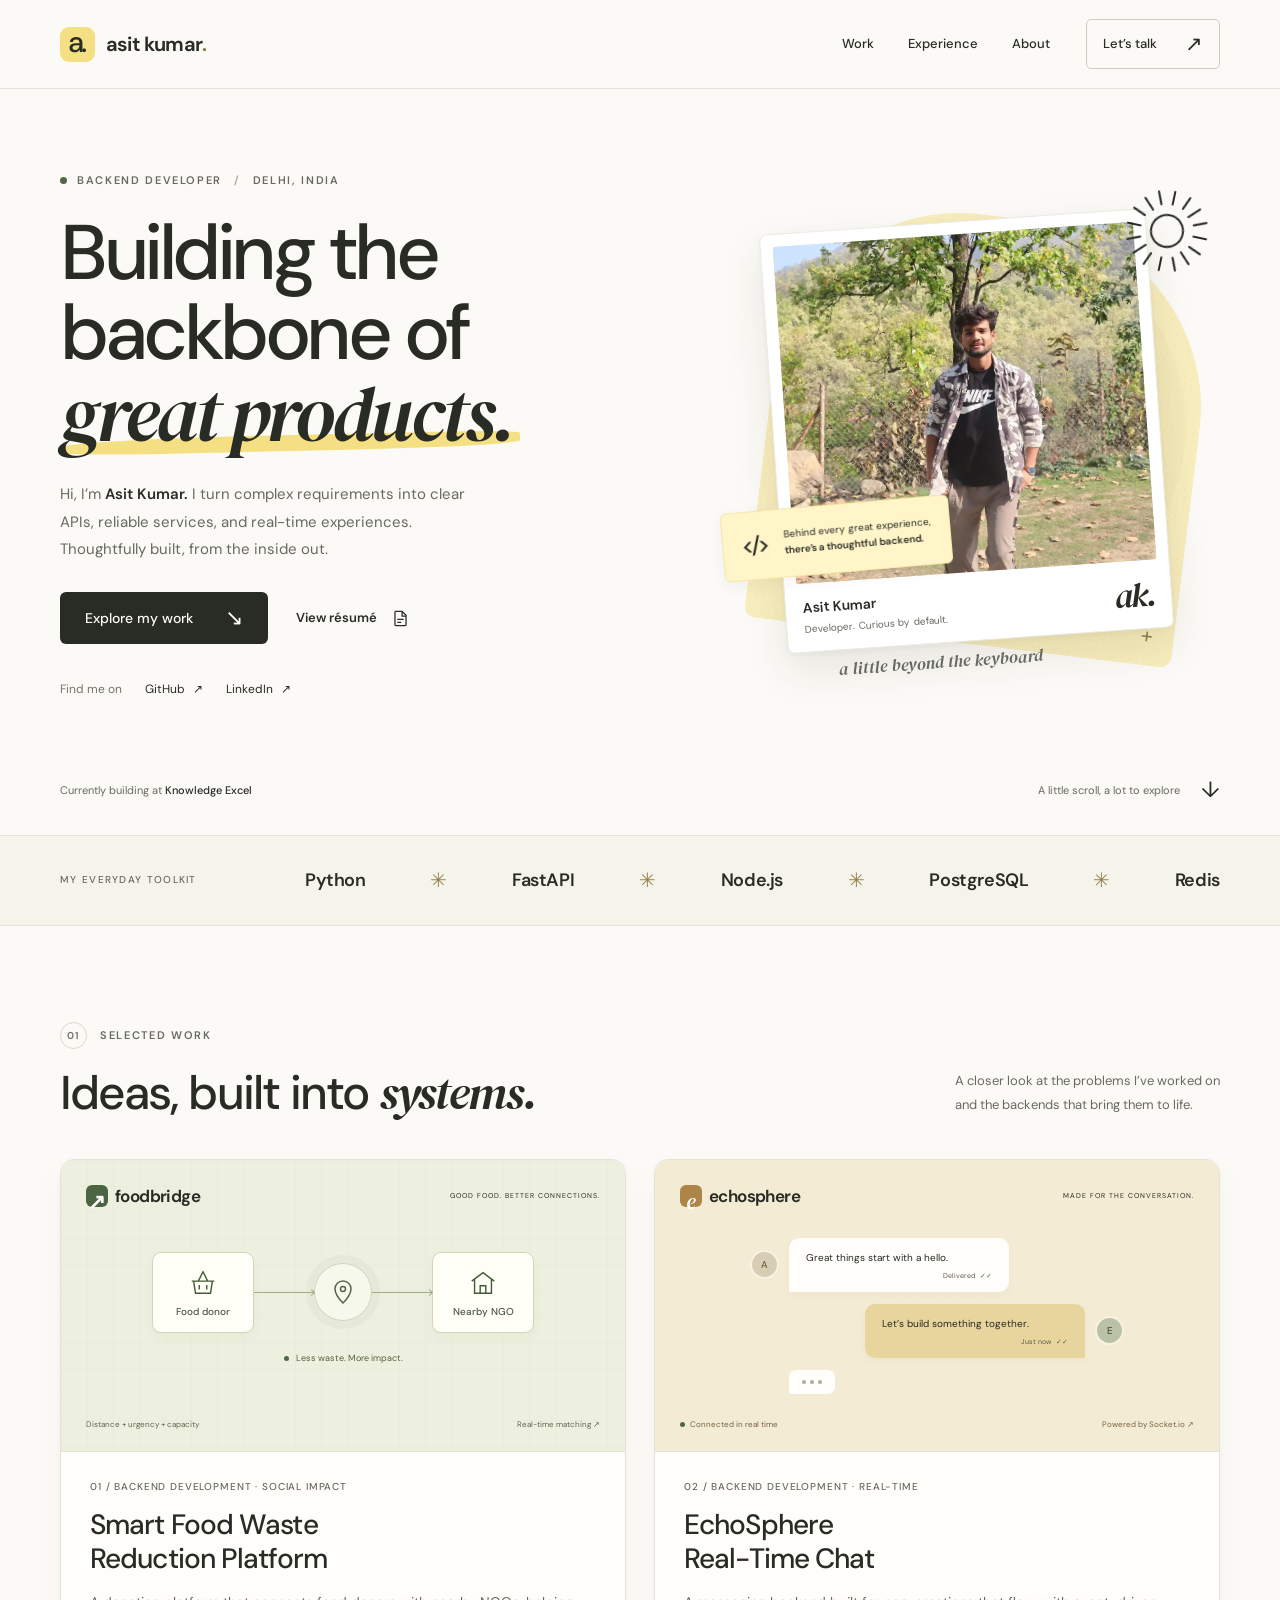
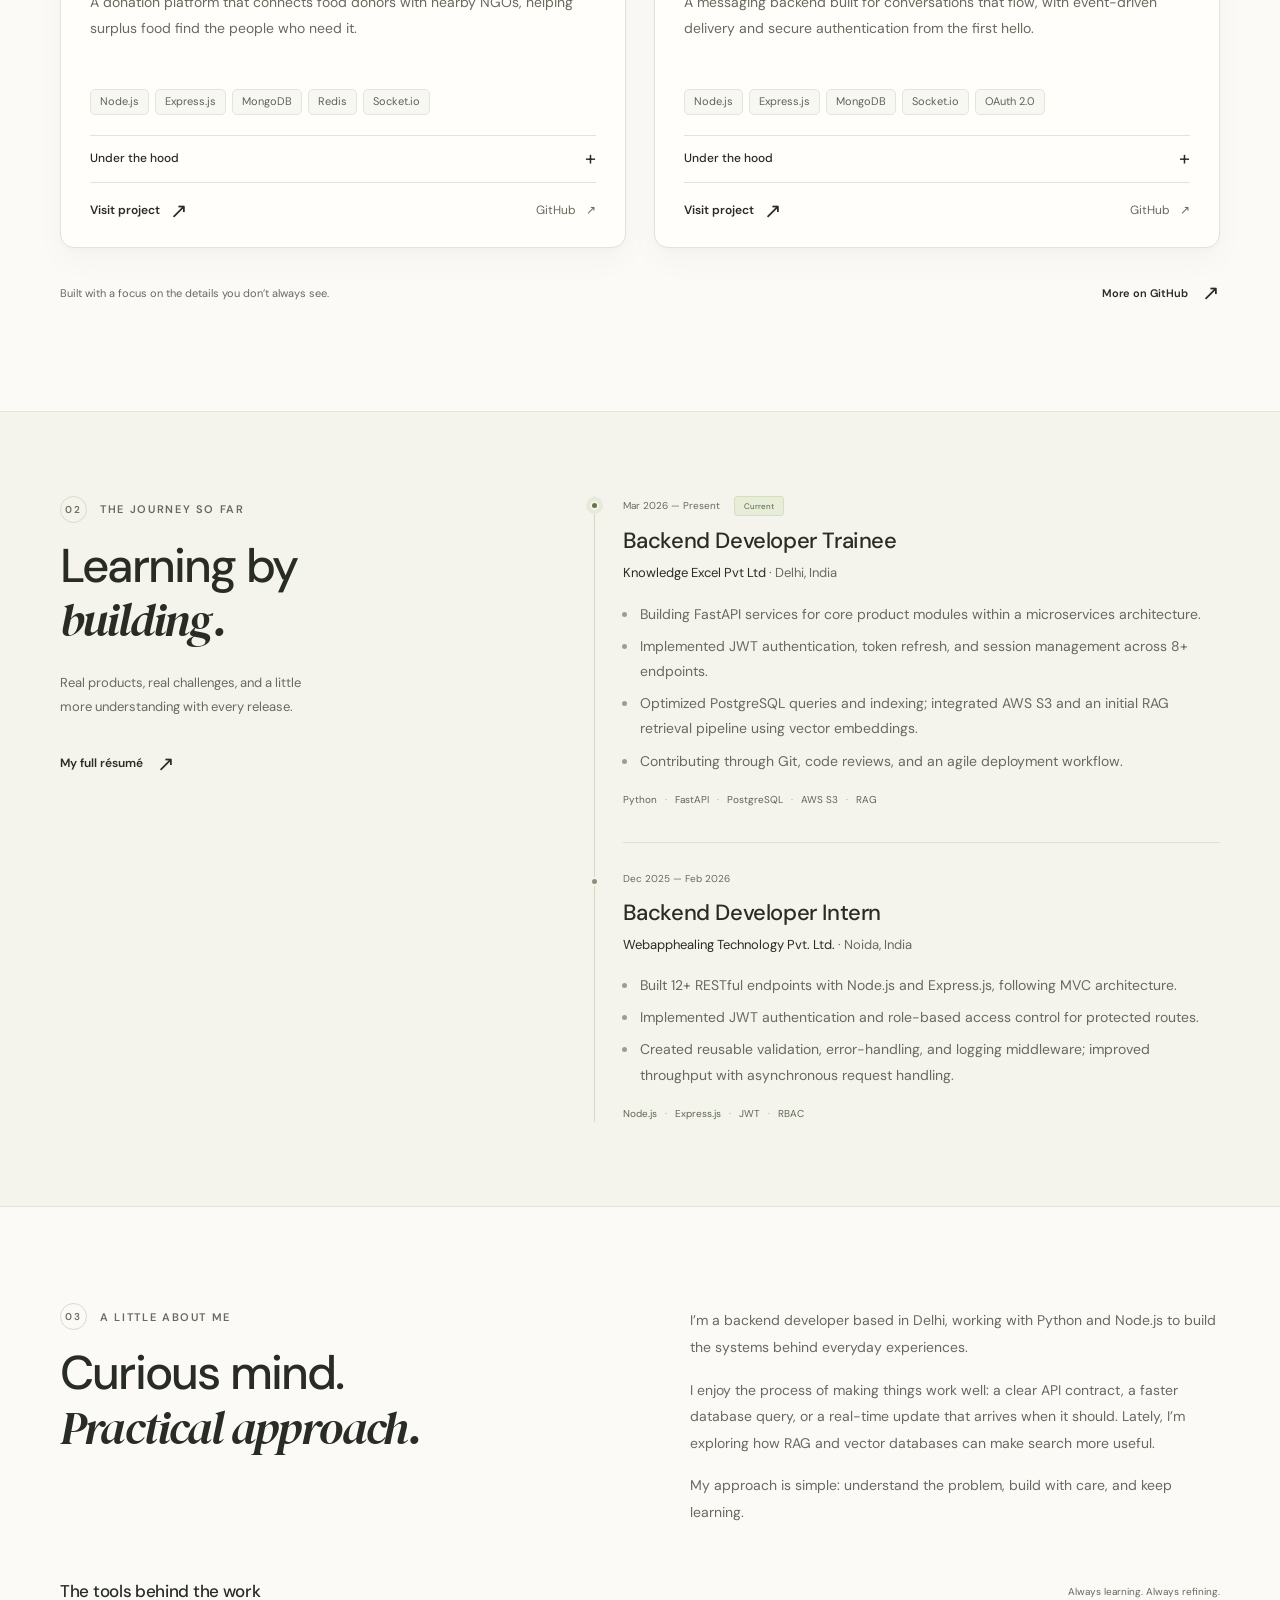
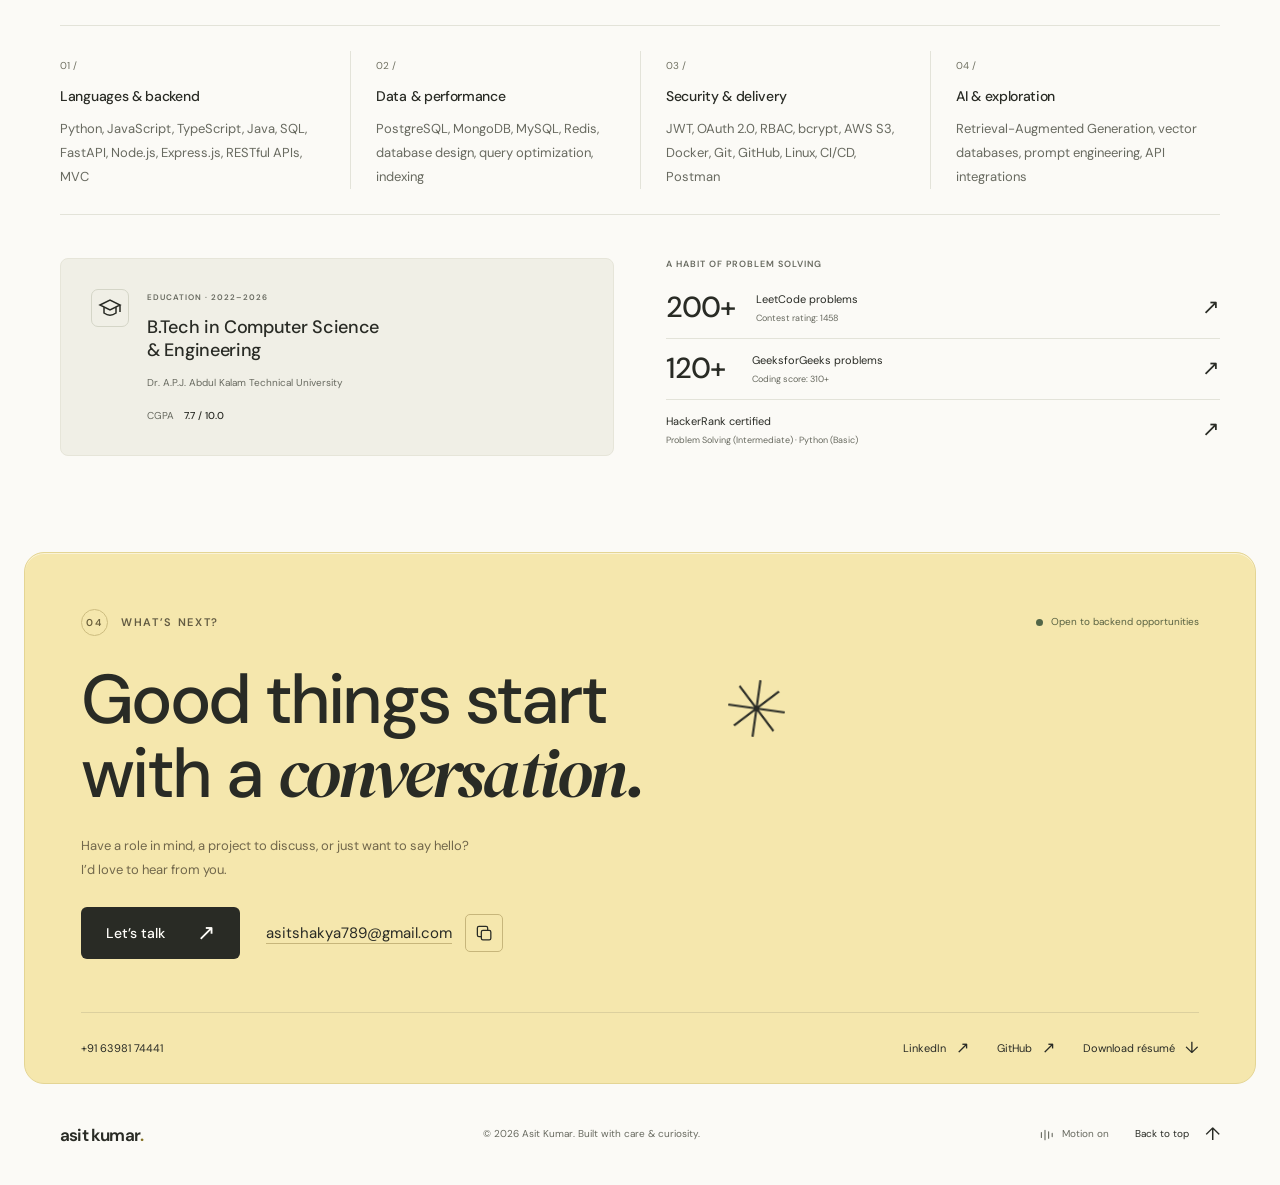
==== commit 13a1fb5b: "optimized" ====
--- a/index.html
+++ b/index.html
@@ -125,22 +125,28 @@
     <main id="main" tabindex="-1">
       <section class="hero container" id="home" aria-labelledby="hero-title">
         <div class="hero-copy">
-          <p class="eyebrow">
+          <p class="eyebrow" data-reveal>
             <span class="status-dot" aria-hidden="true"></span>Backend developer
             <span class="eyebrow-divider" aria-hidden="true">/</span> Delhi,
             India
           </p>
           <h1 id="hero-title">
-            Building the<br />backbone of<br /><span class="serif highlight"
-              >great products.</span
+            <span class="hero-line" data-reveal data-reveal-delay="70"
+              >Building the</span
+            >
+            <span class="hero-line" data-reveal data-reveal-delay="140"
+              >backbone of</span
+            >
+            <span class="hero-line" data-reveal data-reveal-delay="210"
+              ><span class="serif highlight">great products.</span></span
             >
           </h1>
-          <p class="hero-description">
+          <p class="hero-description" data-reveal data-reveal-delay="280">
             Hi, I’m <strong>Asit Kumar.</strong> I turn complex requirements
             into clear APIs, reliable services, and real-time experiences.
             Thoughtfully built, from the inside out.
           </p>
-          <div class="hero-actions">
+          <div class="hero-actions" data-reveal data-reveal-delay="350">
             <a class="button button-dark" href="#work"
               >Explore my work <span aria-hidden="true">↘</span></a
             >
@@ -160,7 +166,7 @@
                 <path d="M14 3v6h5M8 13h8M8 17h5" /></svg
             ></a>
           </div>
-          <div class="hero-socials">
+          <div class="hero-socials" data-reveal data-reveal-delay="400">
             <span>Find me on</span
             ><a
               href="https://github.com/Asit-14"
@@ -175,7 +181,7 @@
             >
           </div>
         </div>
-        <div class="hero-visual">
+        <div class="hero-visual" data-reveal="portrait" data-reveal-delay="160">
           <div class="portrait-backdrop" aria-hidden="true">
             <span class="backdrop-cross cross-one">+</span
             ><span class="backdrop-cross cross-two">+</span>
@@ -226,7 +232,7 @@
             >a little beyond the keyboard</span
           >
         </div>
-        <div class="hero-footer">
+        <div class="hero-footer" data-reveal data-reveal-delay="420">
           <span>Currently building at <strong>Knowledge Excel</strong></span
           ><a href="#work"
             >A little scroll, a lot to explore
@@ -249,7 +255,7 @@
         </div>
       </div>
       <section class="section container" id="work" aria-labelledby="work-title">
-        <div class="section-heading">
+        <div class="section-heading" data-reveal>
           <div>
             <p class="eyebrow section-label"><span>01</span> Selected work</p>
             <h2 id="work-title">
@@ -264,7 +270,7 @@
           </p>
         </div>
         <div class="projects-grid">
-          <article class="project-card">
+          <article class="project-card" data-reveal>
             <div class="project-visual food-visual" aria-hidden="true">
               <div class="visual-topline">
                 <span><span class="tiny-mark">↗</span> foodbridge</span
@@ -368,7 +374,7 @@
               </div>
             </div>
           </article>
-          <article class="project-card">
+          <article class="project-card" data-reveal data-reveal-delay="100">
             <div class="project-visual chat-visual" aria-hidden="true">
               <div class="visual-topline">
                 <span
@@ -473,7 +479,7 @@
         aria-labelledby="experience-title"
       >
         <div class="container experience-layout">
-          <div class="experience-intro">
+          <div class="experience-intro" data-reveal>
             <p class="eyebrow section-label">
               <span>02</span> The journey so far
             </p>
@@ -489,7 +495,7 @@
             >
           </div>
           <div class="experience-list">
-            <article class="experience-item">
+            <article class="experience-item" data-reveal>
               <div class="experience-meta">
                 <span class="role-date"
                   ><time datetime="2026-03">Mar 2026</time> — Present</span
@@ -522,7 +528,7 @@
                 <span>·</span> AWS S3 <span>·</span> RAG
               </div>
             </article>
-            <article class="experience-item">
+            <article class="experience-item" data-reveal>
               <div class="experience-meta">
                 <span class="role-date"
                   ><time datetime="2025-12">Dec 2025</time> —
@@ -562,7 +568,7 @@
         aria-labelledby="about-title"
       >
         <div class="about-intro">
-          <div>
+          <div data-reveal>
             <p class="eyebrow section-label">
               <span>03</span> A little about me
             </p>
@@ -570,7 +576,7 @@
               Curious mind.<br /><span class="serif">Practical approach.</span>
             </h2>
           </div>
-          <div class="about-copy">
+          <div class="about-copy" data-reveal data-reveal-delay="90">
             <p>
               I’m a backend developer based in Delhi, working with Python and
               Node.js to build the systems behind everyday experiences.
@@ -592,7 +598,7 @@
           <span>Always learning. Always refining.</span>
         </div>
         <div class="skills-grid">
-          <div class="skill-group">
+          <div class="skill-group" data-reveal>
             <span class="skill-number">01 /</span>
             <h4>Languages &amp; backend</h4>
             <p>
@@ -600,7 +606,7 @@
               Express.js, RESTful APIs, MVC
             </p>
           </div>
-          <div class="skill-group">
+          <div class="skill-group" data-reveal data-reveal-delay="60">
             <span class="skill-number">02 /</span>
             <h4>Data &amp; performance</h4>
             <p>
@@ -608,7 +614,7 @@
               optimization, indexing
             </p>
           </div>
-          <div class="skill-group">
+          <div class="skill-group" data-reveal data-reveal-delay="120">
             <span class="skill-number">03 /</span>
             <h4>Security &amp; delivery</h4>
             <p>
@@ -616,7 +622,7 @@
               CI/CD, Postman
             </p>
           </div>
-          <div class="skill-group">
+          <div class="skill-group" data-reveal data-reveal-delay="180">
             <span class="skill-number">04 /</span>
             <h4>AI &amp; exploration</h4>
             <p>
@@ -626,7 +632,7 @@
           </div>
         </div>
         <div class="learning-row">
-          <div class="education-card">
+          <div class="education-card" data-reveal>
             <span class="education-icon" aria-hidden="true"
               ><svg
                 viewBox="0 0 24 24"
@@ -647,7 +653,7 @@
               >
             </div>
           </div>
-          <div class="practice-card">
+          <div class="practice-card" data-reveal data-reveal-delay="90">
             <p class="eyebrow">A habit of problem solving</p>
             <a
               href="https://leetcode.com/asit14/"
@@ -690,14 +696,14 @@
         aria-labelledby="contact-title"
       >
         <div class="container contact-inner">
-          <div class="contact-top">
+          <div class="contact-top" data-reveal>
             <p class="eyebrow section-label"><span>04</span> What’s next?</p>
             <p class="availability">
               <span class="status-dot" aria-hidden="true"></span>Open to backend
               opportunities
             </p>
           </div>
-          <h2 id="contact-title">
+          <h2 id="contact-title" data-reveal>
             Good things start<br />with a
             <span class="serif">conversation.</span
             ><svg
@@ -711,12 +717,12 @@
               <path d="M40 0v80M0 40h80M12 12l56 56M12 68l56-56" />
             </svg>
           </h2>
-          <p class="contact-description">
+          <p class="contact-description" data-reveal data-reveal-delay="80">
             Have a role in mind, a project to discuss, or just want to say
             hello?<br class="desktop-break" />
             I’d love to hear from you.
           </p>
-          <div class="contact-actions">
+          <div class="contact-actions" data-reveal data-reveal-delay="140">
             <a class="button button-dark" href="mailto:asitshakya789@gmail.com"
               >Let’s talk <span aria-hidden="true">↗</span></a
             ><a class="contact-email" href="mailto:asitshakya789@gmail.com"
@@ -772,9 +778,32 @@
         © <span data-year>2026</span> Asit Kumar. Built with care &amp;
         curiosity.
       </p>
-      <a class="back-top" href="#home"
-        >Back to top <span aria-hidden="true">↑</span></a
-      >
+      <div class="footer-controls">
+        <button
+          class="motion-toggle"
+          type="button"
+          data-motion-toggle
+          aria-pressed="true"
+          hidden
+        >
+          <svg
+            viewBox="0 0 20 20"
+            fill="none"
+            stroke="currentColor"
+            stroke-width="1.4"
+            aria-hidden="true"
+          >
+            <path
+              d="M3 7v6M7.5 4v12M12 6v8M16.5 8v4"
+              stroke-linecap="round"
+            />
+          </svg>
+          <span>Motion <span data-motion-label aria-hidden="true">on</span></span>
+        </button>
+        <a class="back-top" href="#home"
+          >Back to top <span aria-hidden="true">↑</span></a
+        >
+      </div>
     </footer>
     <div
       class="toast"
--- a/style.css
+++ b/style.css
@@ -24,6 +24,8 @@
   --sans: "DM Sans", "Segoe UI", sans-serif;
   --serif: "DM Serif Display", Georgia, serif;
   --container: 1160px;
+  --ease-out: cubic-bezier(0.22, 1, 0.36, 1);
+  --shadow-card: 0 2px 4px rgb(41 43 37 / 2%), 0 12px 32px rgb(41 43 37 / 3%);
 }
 *,
 *::before,
@@ -146,9 +148,9 @@
   font-weight: 500;
   line-height: 1.5;
   transition:
-    background 180ms,
-    transform 180ms,
-    box-shadow 180ms;
+    background 220ms,
+    transform 320ms var(--ease-out),
+    box-shadow 320ms var(--ease-out);
 }
 .button span {
   font-size: 22px;
@@ -195,8 +197,23 @@
   top: 0;
   z-index: 10;
   border-bottom: 1px solid var(--line);
-  background: rgb(251 250 246 / 96%);
-  backdrop-filter: blur(12px);
+  background: rgb(251 250 246 / 94%);
+  backdrop-filter: blur(18px);
+  transition: box-shadow 250ms, background 250ms;
+}
+.site-header.is-scrolled {
+  background: rgb(251 250 246 / 97%);
+  box-shadow: 0 4px 24px rgb(41 43 37 / 4%);
+}
+.site-header::after {
+  content: "";
+  position: absolute;
+  inset: auto 0 -1px;
+  height: 2px;
+  background: #b6a04c;
+  transform: scaleX(var(--reading-progress, 0));
+  transform-origin: left;
+  pointer-events: none;
 }
 .header-inner {
   display: flex;
@@ -266,6 +283,11 @@
   margin-left: 2px;
   border: 1px solid #cccec2;
   border-radius: 5px;
+  transition: background 220ms, border-color 220ms;
+}
+.site-nav .nav-contact[aria-current="location"] {
+  background: var(--yellow-light);
+  border-color: #b6a04c;
 }
 .nav-contact span {
   font-size: 21px;
@@ -294,6 +316,10 @@
   font-weight: 500;
   line-height: 1.035;
   letter-spacing: -4.5px;
+}
+.hero-line {
+  display: block;
+  width: fit-content;
 }
 .highlight {
   display: inline-block;
@@ -363,7 +389,9 @@
   inset: 23px -6px 29px 24px;
   overflow: hidden;
   border-radius: 44% 44% 12px 12px;
-  background: var(--yellow-light);
+  background-color: var(--yellow-light);
+  background-image: radial-gradient(#ac924325 0.8px, transparent 0.8px);
+  background-size: 7px 7px;
   transform: rotate(7deg);
 }
 .portrait-backdrop::after {
@@ -398,9 +426,10 @@
   padding: 12px 12px 0;
   background: #fff;
   border: 1px solid #ecebe3;
-  border-radius: 5px;
+  border-radius: 7px;
   transform: rotate(-4deg);
-  box-shadow: 0 14px 30px rgb(55 50 25 / 8%);
+  box-shadow: 0 2px 5px rgb(55 50 25 / 4%), 0 18px 40px rgb(55 50 25 / 10%);
+  transition: transform 650ms var(--ease-out), box-shadow 650ms var(--ease-out);
 }
 .portrait-window {
   height: calc(100% - 68px);
@@ -415,6 +444,7 @@
   object-position: 57% 70%;
   transform: scale(1.55);
   transform-origin: 57% 77%;
+  transition: transform 900ms var(--ease-out);
 }
 .portrait-card figcaption {
   display: flex;
@@ -449,6 +479,7 @@
   right: -19px;
   top: -6px;
   transform: rotate(12deg);
+  transition: transform 1000ms var(--ease-out);
 }
 .portrait-note {
   display: flex;
@@ -466,6 +497,7 @@
   transform: rotate(-5deg);
   font-size: 10px;
   line-height: 1.6;
+  transition: transform 650ms var(--ease-out);
 }
 .portrait-note strong {
   font-weight: 600;
@@ -554,7 +586,14 @@
   margin-bottom: 17px;
 }
 .section-label > span {
-  margin-right: 7px;
+  display: inline-grid;
+  place-items: center;
+  flex-shrink: 0;
+  width: 27px;
+  height: 27px;
+  margin-right: 3px;
+  border: 1px solid #d8d8c9;
+  border-radius: 50%;
   font-size: 10px;
   color: #6d7063;
 }
@@ -565,7 +604,7 @@
 }
 .section-heading > p {
   padding-bottom: 4px;
-  font-size: 12px;
+  font-size: 13px;
   line-height: 1.85;
   color: var(--muted);
 }
@@ -578,8 +617,17 @@
 .project-card {
   overflow: hidden;
   border: 1px solid var(--line);
-  border-radius: 12px;
+  border-radius: 14px;
   background: var(--white);
+  box-shadow: var(--shadow-card);
+  transition:
+    transform 450ms var(--ease-out),
+    border-color 300ms,
+    box-shadow 450ms var(--ease-out);
+}
+.project-card:focus-within {
+  border-color: #969e83;
+  box-shadow: 0 0 0 2px rgb(82 102 71 / 8%), var(--shadow-card);
 }
 .project-visual {
   display: flex;
@@ -659,6 +707,7 @@
   height: 1px;
   position: relative;
   background: #9eae86;
+  transform-origin: left;
 }
 .diagram-line::after {
   position: absolute;
@@ -707,6 +756,8 @@
 }
 .chat-visual {
   background: #f4ebd4;
+  background-image: radial-gradient(#ae854912 0.8px, transparent 0.8px);
+  background-size: 13px 13px;
 }
 .echo-mark {
   background: #ae8549;
@@ -802,7 +853,7 @@
 }
 .project-category {
   color: var(--muted);
-  font-size: 9px;
+  font-size: 10px;
   font-weight: 500;
   letter-spacing: 0.85px;
   text-transform: uppercase;
@@ -831,9 +882,10 @@
 .tags li {
   padding: 3px 9px;
   border: 1px solid #e3e4db;
-  border-radius: 4px;
+  border-radius: 5px;
+  background: #f8f8f2;
   color: #5f6258;
-  font-size: 10px;
+  font-size: 11px;
   line-height: 1.6;
 }
 .project-details {
@@ -847,7 +899,7 @@
   min-height: 46px;
   cursor: pointer;
   list-style: none;
-  font-size: 11px;
+  font-size: 12px;
   font-weight: 500;
 }
 .project-details summary::-webkit-details-marker {
@@ -884,7 +936,7 @@
   align-items: center;
   gap: 10px;
   min-height: 52px;
-  font-size: 11px;
+  font-size: 12px;
 }
 .project-links > a:last-child {
   color: var(--muted);
@@ -919,6 +971,13 @@
   color: var(--muted);
   font-size: 13px;
   line-height: 1.85;
+}
+@media (min-width: 1101px) {
+  .experience-intro {
+    position: sticky;
+    top: 132px;
+    align-self: start;
+  }
 }
 .experience-intro > .text-link {
   font-size: 12px;
@@ -1067,8 +1126,10 @@
   padding-right: 0;
 }
 .skill-number {
+  display: inline-block;
   color: #707162;
   font-size: 10px;
+  transition: color 220ms, transform 300ms var(--ease-out);
 }
 .skill-group h4 {
   margin-block: 12px 12px;
@@ -1094,6 +1155,7 @@
   padding: 30px;
   background: #f0efe6;
   border-radius: 8px;
+  border: 1px solid #e6e5d9;
 }
 .education-icon {
   display: grid;
@@ -1181,11 +1243,16 @@
 }
 
 .contact-section {
-  background: var(--yellow-light);
-  border-block: 1px solid #eadea8;
+  width: min(calc(var(--container) + 112px), calc(100% - 48px));
+  margin-inline: auto;
+  background: #f5e7ad;
+  border: 1px solid #e4d594;
+  border-radius: 20px;
+  box-shadow: inset 0 1px 0 #fff8;
 }
 .contact-inner {
-  padding-block: 49px 0;
+  width: calc(100% - 112px);
+  padding-block: 56px 0;
 }
 .contact-top {
   display: flex;
@@ -1200,6 +1267,7 @@
 }
 .contact-top .section-label > span {
   color: #6c613d;
+  border-color: #cdbd80;
 }
 .availability {
   display: flex;
@@ -1223,6 +1291,7 @@
   top: 18px;
   right: -142px;
   transform: rotate(8deg);
+  transition: transform 900ms var(--ease-out);
 }
 .contact-description {
   color: #71674b;
@@ -1252,6 +1321,10 @@
   border: 1px solid #c7b67b;
   border-radius: 5px;
   background: transparent;
+  transition: background 220ms, transform 250ms var(--ease-out);
+}
+.copy-email:disabled {
+  cursor: wait;
 }
 .contact-bottom {
   display: flex;
@@ -1283,6 +1356,34 @@
   justify-content: space-between;
   gap: 24px;
   min-height: 101px;
+}
+.footer-controls {
+  display: flex;
+  align-items: center;
+  gap: 26px;
+}
+.motion-toggle {
+  display: inline-flex;
+  align-items: center;
+  justify-content: center;
+  gap: 7px;
+  min-height: 44px;
+  padding: 0;
+  border: 0;
+  background: transparent;
+  color: var(--muted);
+  font-size: 10px;
+  white-space: nowrap;
+}
+.motion-toggle svg {
+  width: 16px;
+  height: 16px;
+}
+.motion-toggle[aria-pressed="false"] svg {
+  opacity: 0.5;
+}
+.motion-toggle:disabled {
+  cursor: default;
 }
 .footer-brand {
   font-size: 17px;
@@ -1469,6 +1570,24 @@
   margin-bottom: 30px;
 }
 
+/* Small directional cues keep links and controls easy to recognize. */
+.button > span,
+.text-link > span,
+.nav-contact > span,
+.hero-socials a > span,
+.project-links a > span,
+.contact-bottom a > span,
+.practice-card a > span:last-child,
+.back-top > span,
+.hero-footer a > span {
+  display: inline-block;
+  transition: transform 300ms var(--ease-out);
+}
+.button:active,
+.copy-email:active {
+  transform: translateY(1px);
+}
+
 @media (hover: hover) {
   .button-dark:hover {
     background: #454a39;
@@ -1502,6 +1621,51 @@
   .project-details summary:hover {
     color: var(--green);
   }
+  .project-card:hover {
+    transform: translateY(-5px);
+    border-color: #c9cbb9;
+    box-shadow: 0 4px 8px rgb(41 43 37 / 3%), 0 24px 48px rgb(41 43 37 / 7%);
+  }
+  .hero-visual:hover .portrait-card {
+    transform: translateY(-4px) rotate(-2deg);
+    box-shadow: 0 4px 8px rgb(55 50 25 / 4%), 0 24px 48px rgb(55 50 25 / 13%);
+  }
+  .hero-visual:hover .portrait-window img {
+    transform: scale(1.59);
+  }
+  .hero-visual:hover .portrait-note {
+    transform: translate(-3px, 2px) rotate(-7deg);
+  }
+  .hero-visual:hover .sun-doodle {
+    transform: rotate(42deg);
+  }
+  .contact-section:hover .contact-spark {
+    transform: rotate(38deg);
+  }
+  .button:hover > span,
+  .text-link:hover > span,
+  .nav-contact:hover > span,
+  .hero-socials a:hover > span,
+  .project-links a:hover > span,
+  .contact-bottom a:hover > span {
+    transform: translate(2px, -2px);
+  }
+  .hero-actions .button:hover > span {
+    transform: translate(2px, 2px);
+  }
+  .back-top:hover > span {
+    transform: translateY(-3px);
+  }
+  .hero-footer a:hover > span {
+    transform: translateY(3px);
+  }
+  .skill-group:hover .skill-number {
+    color: var(--green);
+    transform: translateX(3px);
+  }
+  .motion-toggle:not(:disabled):hover {
+    color: var(--ink);
+  }
 }
 
 @media (min-width: 1700px) {
@@ -1614,6 +1778,12 @@
   }
   .education-card h3 {
     font-size: 16px;
+  }
+  .contact-section {
+    width: calc(100% - 24px);
+  }
+  .contact-inner {
+    width: calc(100% - 48px);
   }
 }
 
@@ -1909,6 +2079,7 @@
     min-height: 64px;
   }
   .contact-inner {
+    width: calc(100% - 32px);
     padding-top: 34px;
   }
   .contact-top {
@@ -1976,9 +2147,10 @@
     padding-top: 5px;
     font-size: 9px;
   }
-  .site-footer .back-top {
+  .site-footer .footer-controls {
     grid-column: 2;
     grid-row: 1;
+    gap: 18px;
   }
   .resume-toolbar {
     flex-wrap: wrap;
@@ -2008,6 +2180,14 @@
 }
 
 @media (max-width: 440px) {
+  .site-footer .footer-controls {
+    grid-column: 1 / -1;
+    grid-row: 2;
+    justify-content: space-between;
+  }
+  .site-footer p {
+    grid-row: 3;
+  }
   .hero h1 {
     font-size: clamp(44px, 12.4vw, 55px);
   }
@@ -2166,6 +2346,53 @@
     animation: none !important;
     transition: none !important;
   }
+}
+html[data-motion="reduced"] {
+  scroll-behavior: auto;
+}
+html[data-motion="reduced"] *,
+html[data-motion="reduced"] *::before,
+html[data-motion="reduced"] *::after {
+  animation: none !important;
+  transition: none !important;
+}
+@media (prefers-reduced-motion: reduce) {
+  .hero-visual:hover .portrait-card {
+    transform: rotate(-4deg);
+  }
+  .hero-visual:hover .portrait-window img {
+    transform: scale(1.55);
+  }
+  .hero-visual:hover .portrait-note {
+    transform: rotate(-5deg);
+  }
+  .hero-visual:hover .sun-doodle {
+    transform: rotate(12deg);
+  }
+  .contact-section:hover .contact-spark {
+    transform: rotate(8deg);
+  }
+  .project-card:hover {
+    transform: none;
+  }
+}
+html[data-motion="reduced"] .hero-visual:hover .portrait-card {
+  transform: rotate(-4deg);
+}
+html[data-motion="reduced"] .hero-visual:hover .portrait-window img {
+  transform: scale(1.55);
+}
+html[data-motion="reduced"] .hero-visual:hover .portrait-note {
+  transform: rotate(-5deg);
+}
+html[data-motion="reduced"] .hero-visual:hover .sun-doodle {
+  transform: rotate(12deg);
+}
+html[data-motion="reduced"] .contact-section:hover .contact-spark {
+  transform: rotate(8deg);
+}
+html[data-motion="reduced"] .project-card:hover {
+  transform: none;
 }
 @media (forced-colors: active) {
   .button,
@@ -2220,6 +2447,9 @@
   .hero h1 br {
     display: none;
   }
+  .hero-line {
+    display: inline;
+  }
   .hero h1 .highlight {
     white-space: normal;
   }
@@ -2244,6 +2474,15 @@
   .practice-card {
     break-inside: avoid;
   }
+  [data-reveal],
+  .project-card {
+    opacity: 1 !important;
+    transform: none !important;
+    box-shadow: none;
+  }
+  .experience-intro {
+    position: static;
+  }
   .project-body {
     padding: 15pt;
   }
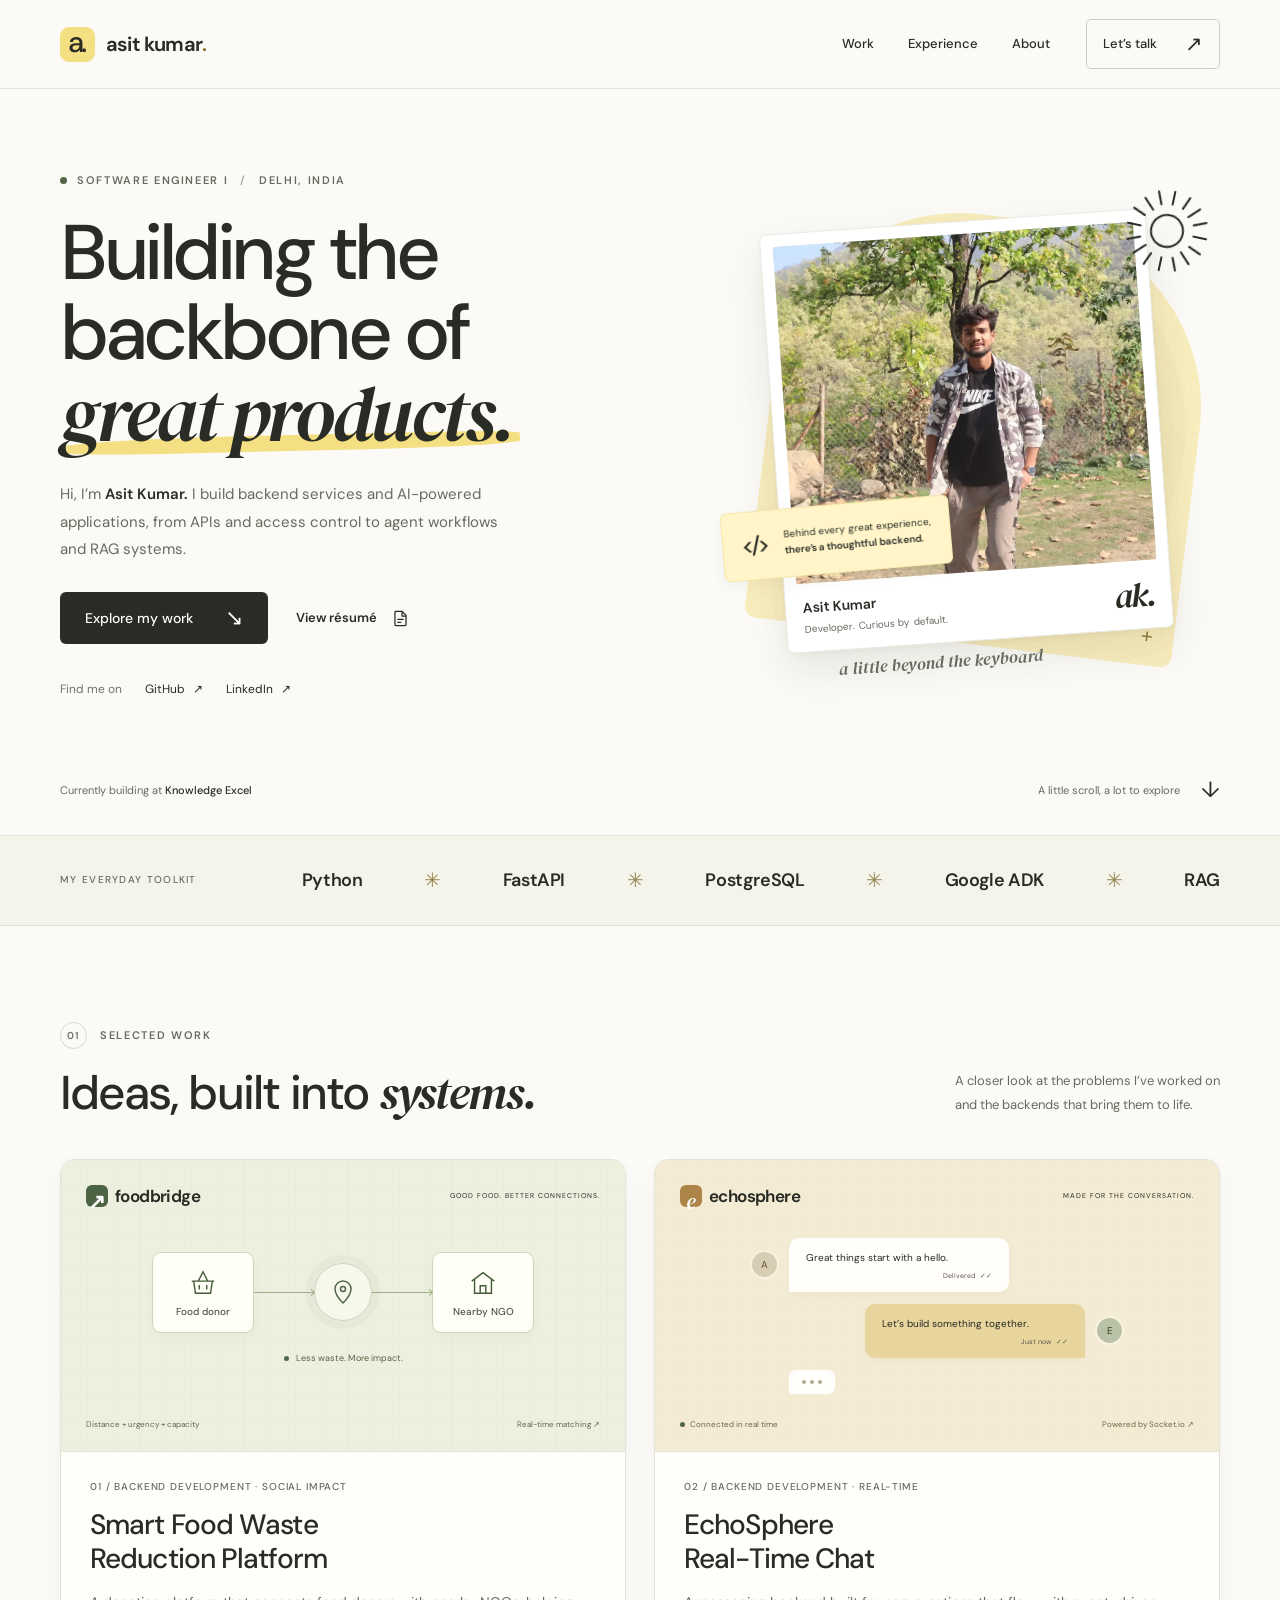
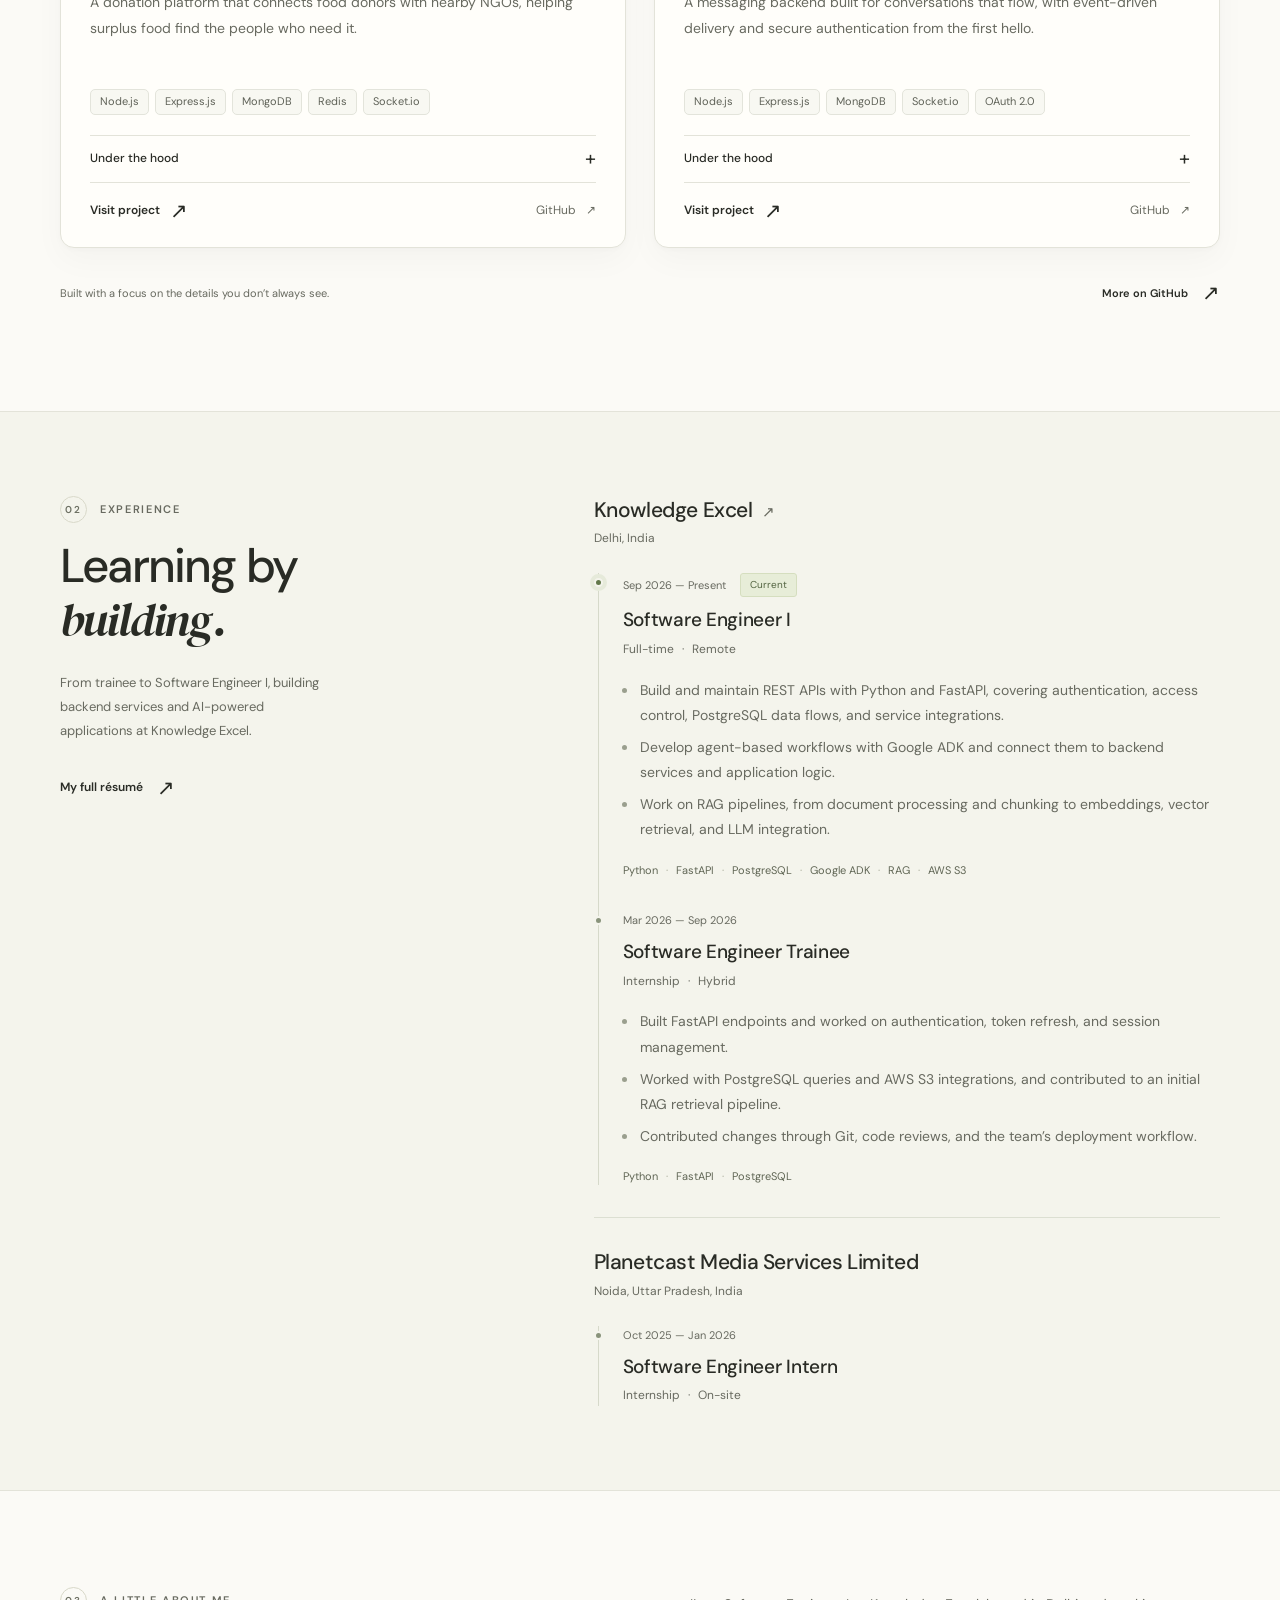
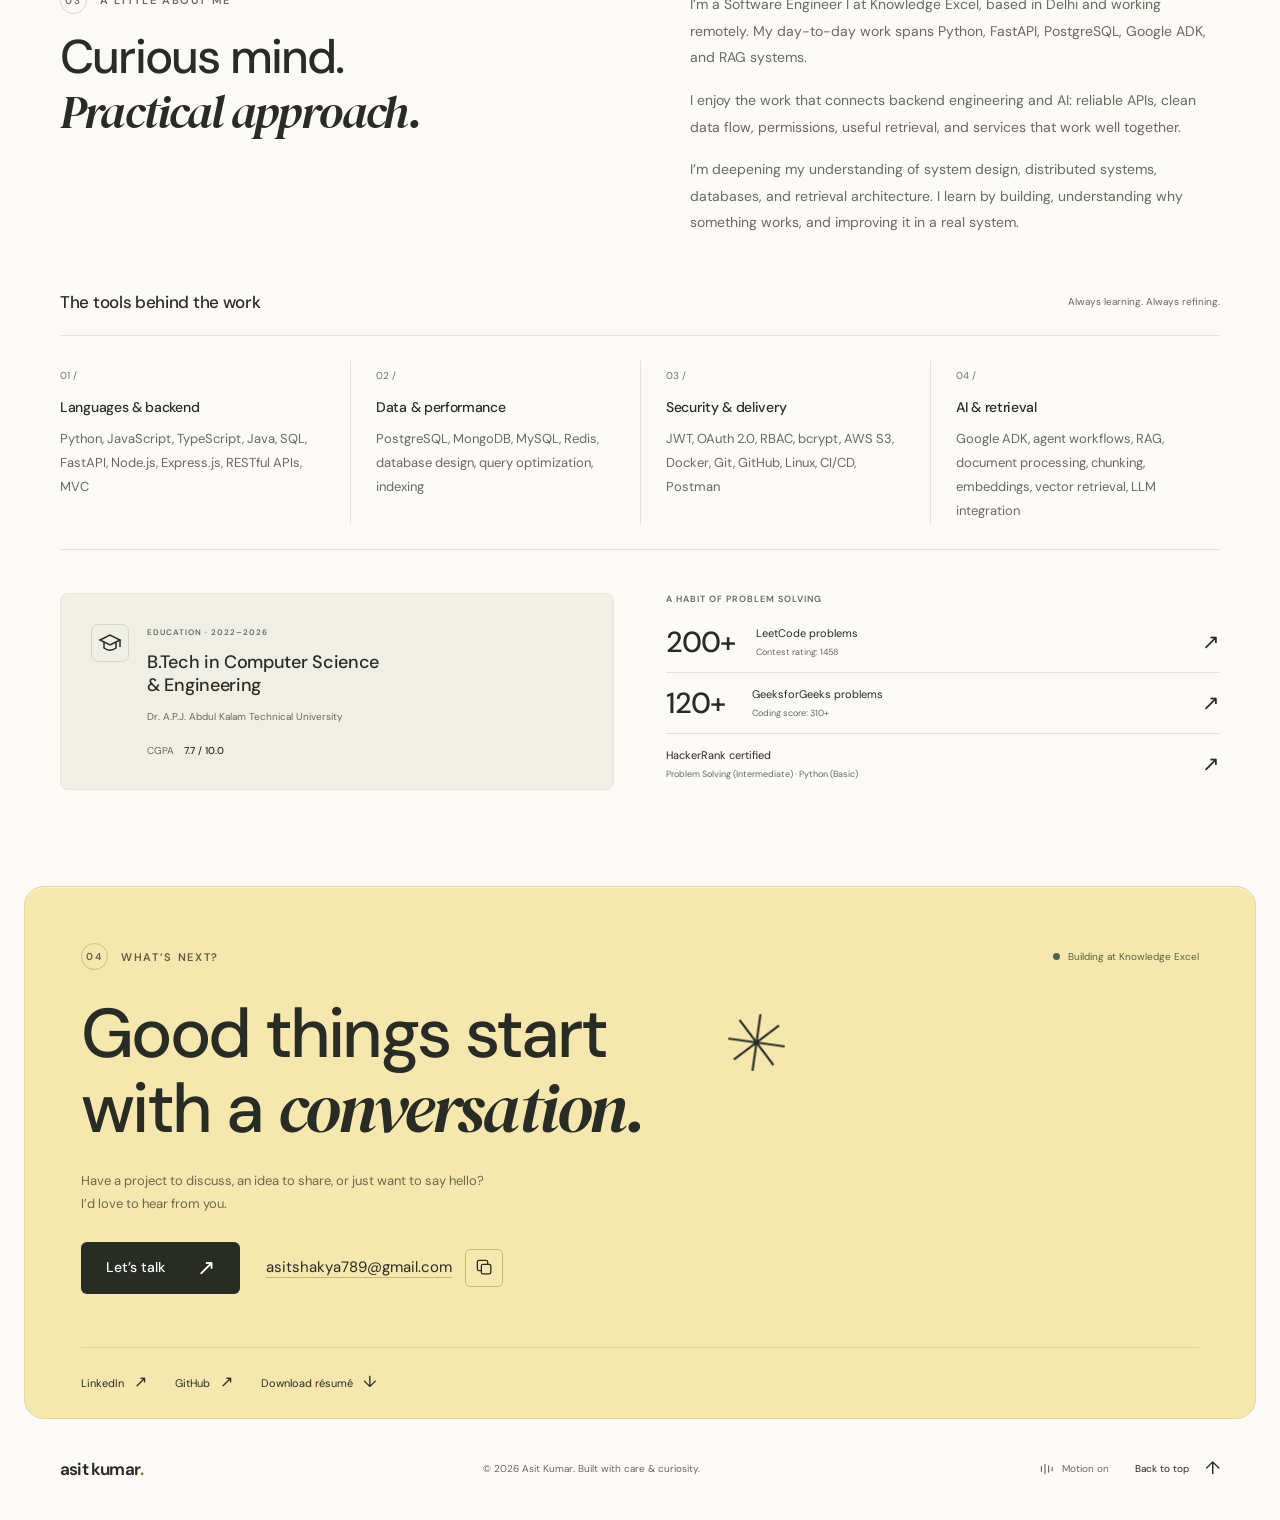
==== commit 9481bccf: "improve ui and info" ====
--- a/index.html
+++ b/index.html
@@ -7,10 +7,10 @@
     <meta name="color-scheme" content="light" />
     <meta
       name="description"
-      content="Asit Kumar is a backend developer in Delhi, India, building thoughtful APIs, reliable services, and real-time applications with Python, FastAPI, and Node.js."
+      content="Asit Kumar is a Software Engineer I at Knowledge Excel, building backend services and AI applications with Python, FastAPI, PostgreSQL, Google ADK, and RAG."
     />
     <meta name="author" content="Asit Kumar" />
-    <title>Asit Kumar — Backend Developer</title>
+    <title>Asit Kumar — Software Engineer I | Backend &amp; AI</title>
     <link rel="canonical" href="https://techasit.dev/" />
     <link rel="icon" type="image/svg+xml" href="assets/favicon.svg" />
     <link
@@ -31,10 +31,13 @@
     <script src="script.js" defer></script>
     <meta property="og:type" content="website" />
     <meta property="og:url" content="https://techasit.dev/" />
-    <meta property="og:title" content="Asit Kumar — Backend Developer" />
+    <meta
+      property="og:title"
+      content="Asit Kumar — Software Engineer I | Backend &amp; AI"
+    />
     <meta
       property="og:description"
-      content="Thoughtful APIs. Reliable systems. A little curiosity in everything I build."
+      content="Backend services, agent workflows, and RAG applications. Software Engineer I at Knowledge Excel, working with Python, FastAPI, PostgreSQL, and Google ADK."
     />
     <meta
       property="og:image"
@@ -44,18 +47,25 @@
     <meta property="og:image:height" content="630" />
     <meta
       property="og:image:alt"
-      content="Asit Kumar, Backend Developer. Building the backbone of great products."
+      content="Asit Kumar. Building the backbone of great products."
     />
     <meta property="og:site_name" content="Asit Kumar" />
     <meta name="twitter:card" content="summary_large_image" />
-    <meta name="twitter:title" content="Asit Kumar — Backend Developer" />
+    <meta
+      name="twitter:title"
+      content="Asit Kumar — Software Engineer I | Backend &amp; AI"
+    />
     <meta
       name="twitter:description"
-      content="Thoughtful APIs. Reliable systems. A little curiosity in everything I build."
+      content="Backend services, agent workflows, and RAG applications. Software Engineer I at Knowledge Excel, working with Python, FastAPI, PostgreSQL, and Google ADK."
     />
     <meta
       name="twitter:image"
       content="https://techasit.dev/assets/social-preview.png"
+    />
+    <meta
+      name="twitter:image:alt"
+      content="Asit Kumar. Building the backbone of great products."
     />
     <script type="application/ld+json">
       {
@@ -64,11 +74,12 @@
         "name": "Asit Kumar",
         "url": "https://techasit.dev/",
         "image": "https://techasit.dev/assets/portrait.webp",
-        "jobTitle": "Backend Developer Trainee",
-        "description": "Backend developer specializing in Python, FastAPI, Node.js, and real-time applications.",
+        "jobTitle": "Software Engineer I",
+        "description": "Software engineer building backend services, agent-based workflows, and RAG applications with Python, FastAPI, PostgreSQL, and Google ADK.",
         "worksFor": {
           "@type": "Organization",
-          "name": "Knowledge Excel Pvt Ltd"
+          "name": "Knowledge Excel",
+          "url": "https://www.linkedin.com/company/knowledgexcel"
         },
         "alumniOf": {
           "@type": "CollegeOrUniversity",
@@ -81,11 +92,16 @@
         "knowsAbout": [
           "Python",
           "FastAPI",
+          "PostgreSQL",
+          "Google Agent Development Kit",
+          "RESTful APIs",
+          "Authentication and access control",
+          "Retrieval-Augmented Generation",
+          "Vector retrieval",
+          "LLM integration",
+          "Docker",
           "Node.js",
-          "PostgreSQL",
-          "RESTful APIs",
-          "Redis",
-          "Retrieval-Augmented Generation"
+          "Redis"
         ]
       }
     </script>
@@ -126,7 +142,7 @@
       <section class="hero container" id="home" aria-labelledby="hero-title">
         <div class="hero-copy">
           <p class="eyebrow" data-reveal>
-            <span class="status-dot" aria-hidden="true"></span>Backend developer
+            <span class="status-dot" aria-hidden="true"></span>Software Engineer I
             <span class="eyebrow-divider" aria-hidden="true">/</span> Delhi,
             India
           </p>
@@ -142,9 +158,9 @@
             >
           </h1>
           <p class="hero-description" data-reveal data-reveal-delay="280">
-            Hi, I’m <strong>Asit Kumar.</strong> I turn complex requirements
-            into clear APIs, reliable services, and real-time experiences.
-            Thoughtfully built, from the inside out.
+            Hi, I’m <strong>Asit Kumar.</strong> I build backend services and
+            AI-powered applications, from APIs and access control to agent
+            workflows and RAG systems.
           </p>
           <div class="hero-actions" data-reveal data-reveal-delay="350">
             <a class="button button-dark" href="#work"
@@ -247,11 +263,11 @@
           ><span class="stack-star" aria-hidden="true">✳</span
           ><span>FastAPI</span
           ><span class="stack-star" aria-hidden="true">✳</span
-          ><span>Node.js</span
-          ><span class="stack-star" aria-hidden="true">✳</span
           ><span>PostgreSQL</span
           ><span class="stack-star" aria-hidden="true">✳</span
-          ><span>Redis</span>
+          ><span>Google ADK</span
+          ><span class="stack-star" aria-hidden="true">✳</span
+          ><span>RAG</span>
         </div>
       </div>
       <section class="section container" id="work" aria-labelledby="work-title">
@@ -481,14 +497,14 @@
         <div class="container experience-layout">
           <div class="experience-intro" data-reveal>
             <p class="eyebrow section-label">
-              <span>02</span> The journey so far
+              <span>02</span> Experience
             </p>
             <h2 id="experience-title">
               Learning by <br /><span class="serif">building.</span>
             </h2>
             <p>
-              Real products, real challenges, and a little more understanding
-              with every release.
+              From trainee to Software Engineer I, building backend services
+              and AI-powered applications at Knowledge Excel.
             </p>
             <a class="text-link" href="resume.html"
               >My full résumé <span aria-hidden="true">↗</span></a
@@ -496,67 +512,96 @@
           </div>
           <div class="experience-list">
             <article class="experience-item" data-reveal>
-              <div class="experience-meta">
-                <span class="role-date"
-                  ><time datetime="2026-03">Mar 2026</time> — Present</span
-                ><span class="current-badge">Current</span>
-              </div>
-              <h3>Backend Developer Trainee</h3>
-              <p class="company">
-                Knowledge Excel Pvt Ltd <span>· Delhi, India</span>
-              </p>
-              <ul>
-                <li>
-                  Building FastAPI services for core product modules within a
-                  microservices architecture.
-                </li>
-                <li>
-                  Implemented JWT authentication, token refresh, and session
-                  management across 8+ endpoints.
-                </li>
-                <li>
-                  Optimized PostgreSQL queries and indexing; integrated AWS S3
-                  and an initial RAG retrieval pipeline using vector embeddings.
-                </li>
-                <li>
-                  Contributing through Git, code reviews, and an agile
-                  deployment workflow.
-                </li>
-              </ul>
-              <div class="experience-tech">
-                Python <span>·</span> FastAPI <span>·</span> PostgreSQL
-                <span>·</span> AWS S3 <span>·</span> RAG
+              <header class="experience-company">
+                <h3>
+                  <a
+                    href="https://www.linkedin.com/company/knowledgexcel"
+                    target="_blank"
+                    rel="noopener noreferrer"
+                    >Knowledge Excel <span aria-hidden="true">↗</span></a
+                  >
+                </h3>
+                <p>Delhi, India</p>
+              </header>
+              <div class="experience-roles">
+                <section
+                  class="experience-role experience-role-current"
+                  aria-labelledby="role-engineer"
+                >
+                  <div class="experience-meta">
+                    <span class="role-date"
+                      ><time datetime="2026-09">Sep 2026</time> — Present</span
+                    ><span class="current-badge">Current</span>
+                  </div>
+                  <h4 id="role-engineer">Software Engineer I</h4>
+                  <p class="role-arrangement">Full-time <span>·</span> Remote</p>
+                  <ul>
+                    <li>
+                      Build and maintain REST APIs with Python and FastAPI,
+                      covering authentication, access control, PostgreSQL data
+                      flows, and service integrations.
+                    </li>
+                    <li>
+                      Develop agent-based workflows with Google ADK and connect
+                      them to backend services and application logic.
+                    </li>
+                    <li>
+                      Work on RAG pipelines, from document processing and
+                      chunking to embeddings, vector retrieval, and LLM
+                      integration.
+                    </li>
+                  </ul>
+                  <div class="experience-tech">
+                    Python <span>·</span> FastAPI <span>·</span> PostgreSQL
+                    <span>·</span> Google ADK <span>·</span> RAG
+                    <span>·</span> AWS S3
+                  </div>
+                </section>
+                <section class="experience-role" aria-labelledby="role-trainee">
+                  <div class="experience-meta">
+                    <span class="role-date"
+                      ><time datetime="2026-03">Mar 2026</time> —
+                      <time datetime="2026-09">Sep 2026</time></span
+                    >
+                  </div>
+                  <h4 id="role-trainee">Software Engineer Trainee</h4>
+                  <p class="role-arrangement">Internship <span>·</span> Hybrid</p>
+                  <ul>
+                    <li>
+                      Built FastAPI endpoints and worked on authentication,
+                      token refresh, and session management.
+                    </li>
+                    <li>
+                      Worked with PostgreSQL queries and AWS S3 integrations,
+                      and contributed to an initial RAG retrieval pipeline.
+                    </li>
+                    <li>
+                      Contributed changes through Git, code reviews, and the
+                      team’s deployment workflow.
+                    </li>
+                  </ul>
+                  <div class="experience-tech">
+                    Python <span>·</span> FastAPI <span>·</span> PostgreSQL
+                  </div>
+                </section>
               </div>
             </article>
             <article class="experience-item" data-reveal>
-              <div class="experience-meta">
-                <span class="role-date"
-                  ><time datetime="2025-12">Dec 2025</time> —
-                  <time datetime="2026-02">Feb 2026</time></span
-                >
-              </div>
-              <h3>Backend Developer Intern</h3>
-              <p class="company">
-                Webapphealing Technology Pvt. Ltd. <span>· Noida, India</span>
-              </p>
-              <ul>
-                <li>
-                  Built 12+ RESTful endpoints with Node.js and Express.js,
-                  following MVC architecture.
-                </li>
-                <li>
-                  Implemented JWT authentication and role-based access control
-                  for protected routes.
-                </li>
-                <li>
-                  Created reusable validation, error-handling, and logging
-                  middleware; improved throughput with asynchronous request
-                  handling.
-                </li>
-              </ul>
-              <div class="experience-tech">
-                Node.js <span>·</span> Express.js <span>·</span> JWT
-                <span>·</span> RBAC
+              <header class="experience-company">
+                <h3>Planetcast Media Services Limited</h3>
+                <p>Noida, Uttar Pradesh, India</p>
+              </header>
+              <div class="experience-roles">
+                <section class="experience-role" aria-labelledby="role-intern">
+                  <div class="experience-meta">
+                    <span class="role-date"
+                      ><time datetime="2025-10">Oct 2025</time> —
+                      <time datetime="2026-01">Jan 2026</time></span
+                    >
+                  </div>
+                  <h4 id="role-intern">Software Engineer Intern</h4>
+                  <p class="role-arrangement">Internship <span>·</span> On-site</p>
+                </section>
               </div>
             </article>
           </div>
@@ -578,18 +623,20 @@
           </div>
           <div class="about-copy" data-reveal data-reveal-delay="90">
             <p>
-              I’m a backend developer based in Delhi, working with Python and
-              Node.js to build the systems behind everyday experiences.
+              I’m a Software Engineer I at Knowledge Excel, based in Delhi
+              and working remotely. My day-to-day work spans Python, FastAPI,
+              PostgreSQL, Google ADK, and RAG systems.
             </p>
             <p>
-              I enjoy the process of making things work well: a clear API
-              contract, a faster database query, or a real-time update that
-              arrives when it should. Lately, I’m exploring how RAG and vector
-              databases can make search more useful.
+              I enjoy the work that connects backend engineering and AI:
+              reliable APIs, clean data flow, permissions, useful retrieval,
+              and services that work well together.
             </p>
             <p>
-              My approach is simple: understand the problem, build with care,
-              and keep learning.
+              I’m deepening my understanding of system design, distributed
+              systems, databases, and retrieval architecture. I learn by
+              building, understanding why something works, and improving it
+              in a real system.
             </p>
           </div>
         </div>
@@ -624,10 +671,10 @@
           </div>
           <div class="skill-group" data-reveal data-reveal-delay="180">
             <span class="skill-number">04 /</span>
-            <h4>AI &amp; exploration</h4>
+            <h4>AI &amp; retrieval</h4>
             <p>
-              Retrieval-Augmented Generation, vector databases, prompt
-              engineering, API integrations
+              Google ADK, agent workflows, RAG, document processing, chunking,
+              embeddings, vector retrieval, LLM integration
             </p>
           </div>
         </div>
@@ -699,8 +746,8 @@
           <div class="contact-top" data-reveal>
             <p class="eyebrow section-label"><span>04</span> What’s next?</p>
             <p class="availability">
-              <span class="status-dot" aria-hidden="true"></span>Open to backend
-              opportunities
+              <span class="status-dot" aria-hidden="true"></span>Building at
+              Knowledge Excel
             </p>
           </div>
           <h2 id="contact-title" data-reveal>
@@ -718,7 +765,7 @@
             </svg>
           </h2>
           <p class="contact-description" data-reveal data-reveal-delay="80">
-            Have a role in mind, a project to discuss, or just want to say
+            Have a project to discuss, an idea to share, or just want to say
             hello?<br class="desktop-break" />
             I’d love to hear from you.
           </p>
@@ -750,7 +797,6 @@
             </button>
           </div>
           <div class="contact-bottom">
-            <a href="tel:+916398174441">+91 63981 74441</a>
             <div>
               <a
                 href="https://www.linkedin.com/in/asit14/"
--- a/style.css
+++ b/style.css
@@ -982,12 +982,43 @@
 .experience-intro > .text-link {
   font-size: 12px;
 }
-.experience-item {
+.experience-item + .experience-item {
+  margin-top: 32px;
+  padding-top: 30px;
+  border-top: 1px solid #dcdfd2;
+}
+.experience-company {
+  margin-bottom: 24px;
+}
+.experience-company h3 {
+  font-size: 21px;
+  font-weight: 500;
+  line-height: 1.35;
+  letter-spacing: -0.4px;
+}
+.experience-company h3 a:hover {
+  text-decoration: underline;
+  text-decoration-thickness: 1px;
+}
+.experience-company h3 a span {
+  margin-left: 5px;
+  color: var(--muted);
+  font-size: 15px;
+}
+.experience-company > p {
+  margin-top: 5px;
+  color: var(--muted);
+  font-size: 12px;
+}
+.experience-roles {
+  margin-left: 4px;
+}
+.experience-role {
   position: relative;
-  padding: 0 0 34px 28px;
+  padding: 0 0 32px 24px;
   border-left: 1px solid #d6d9ca;
 }
-.experience-item::before {
+.experience-role::before {
   content: "";
   position: absolute;
   top: 5px;
@@ -998,57 +1029,45 @@
   border: 2px solid #f4f4ec;
   background: #89937b;
 }
-.experience-item:first-child::before {
+.experience-role-current::before {
   background: #627749;
   outline: 4px solid #e6eada;
 }
-.experience-item:last-child {
-  padding-top: 29px;
+.experience-role:last-child {
   padding-bottom: 0;
-}
-.experience-item:last-child::before {
-  top: 35px;
-}
-.experience-item + .experience-item::after {
-  position: absolute;
-  top: 0;
-  left: 28px;
-  right: 0;
-  height: 1px;
-  background: #dcdfd2;
-  content: "";
 }
 .experience-meta {
   display: flex;
   align-items: center;
   gap: 14px;
   flex-wrap: wrap;
-  font-size: 10px;
-}
-.role-date {
-  color: var(--muted);
-}
-.current-badge {
+  font-size: 11px;
+}
+.experience-section .role-date {
+  color: var(--muted);
+}
+.experience-section .current-badge {
   padding: 2px 9px;
   border: 1px solid #d5debf;
   border-radius: 3px;
   background: #e7edd8;
   color: #536441;
-  font-size: 8px;
+  font-size: 10px;
   line-height: 1.8;
 }
-.experience-item h3 {
-  margin-block: 13px 8px;
-  font-size: 22px;
+.experience-role h4 {
+  margin-block: 10px 7px;
+  font-size: 19px;
   font-weight: 500;
-  letter-spacing: -0.4px;
-}
-.company {
-  font-size: 13px;
-}
-.company span {
-  color: var(--muted);
-  white-space: nowrap;
+  line-height: 1.35;
+  letter-spacing: -0.3px;
+}
+.experience-section .role-arrangement {
+  color: var(--muted);
+  font-size: 12px;
+}
+.experience-section .role-arrangement span {
+  margin-inline: 5px;
 }
 .experience-item ul {
   margin-block: 18px;
@@ -1072,7 +1091,7 @@
   gap: 8px;
   flex-wrap: wrap;
   color: #606655;
-  font-size: 10px;
+  font-size: 11px;
 }
 .experience-tech span {
   color: #a4a896;
@@ -2017,14 +2036,11 @@
     max-width: 360px;
     margin-block: 17px 10px;
   }
-  .experience-list {
-    padding-left: 5px;
-  }
-  .experience-item {
-    padding-left: 24px;
-  }
-  .experience-item h3 {
-    font-size: 21px;
+  .experience-company h3 {
+    font-size: 20px;
+  }
+  .experience-role {
+    padding-left: 20px;
   }
   .about-intro {
     grid-template-columns: 1fr;
@@ -2508,13 +2524,14 @@
     padding: 0;
   }
   .resume-header {
-    padding-bottom: 8pt;
+    padding-bottom: 6pt;
   }
   .resume-header h1 {
     font-size: 25pt;
   }
   .resume-header > p {
-    display: none;
+    margin-top: 3pt;
+    font-size: 9pt;
   }
   .resume-contact {
     font-size: 8pt;
@@ -2522,17 +2539,17 @@
     margin-top: 6pt;
   }
   .resume-page section {
-    margin-top: 6pt;
+    margin-top: 5pt;
   }
   .resume-page h2 {
     font-size: 8.5pt;
     padding-bottom: 3pt;
-    margin-bottom: 5pt;
+    margin-bottom: 4pt;
     break-after: avoid;
   }
   .resume-page h3 {
     font-size: 9pt;
-    margin-top: 4pt;
+    margin-top: 3pt;
     margin-bottom: 2pt;
     break-after: avoid;
   }
